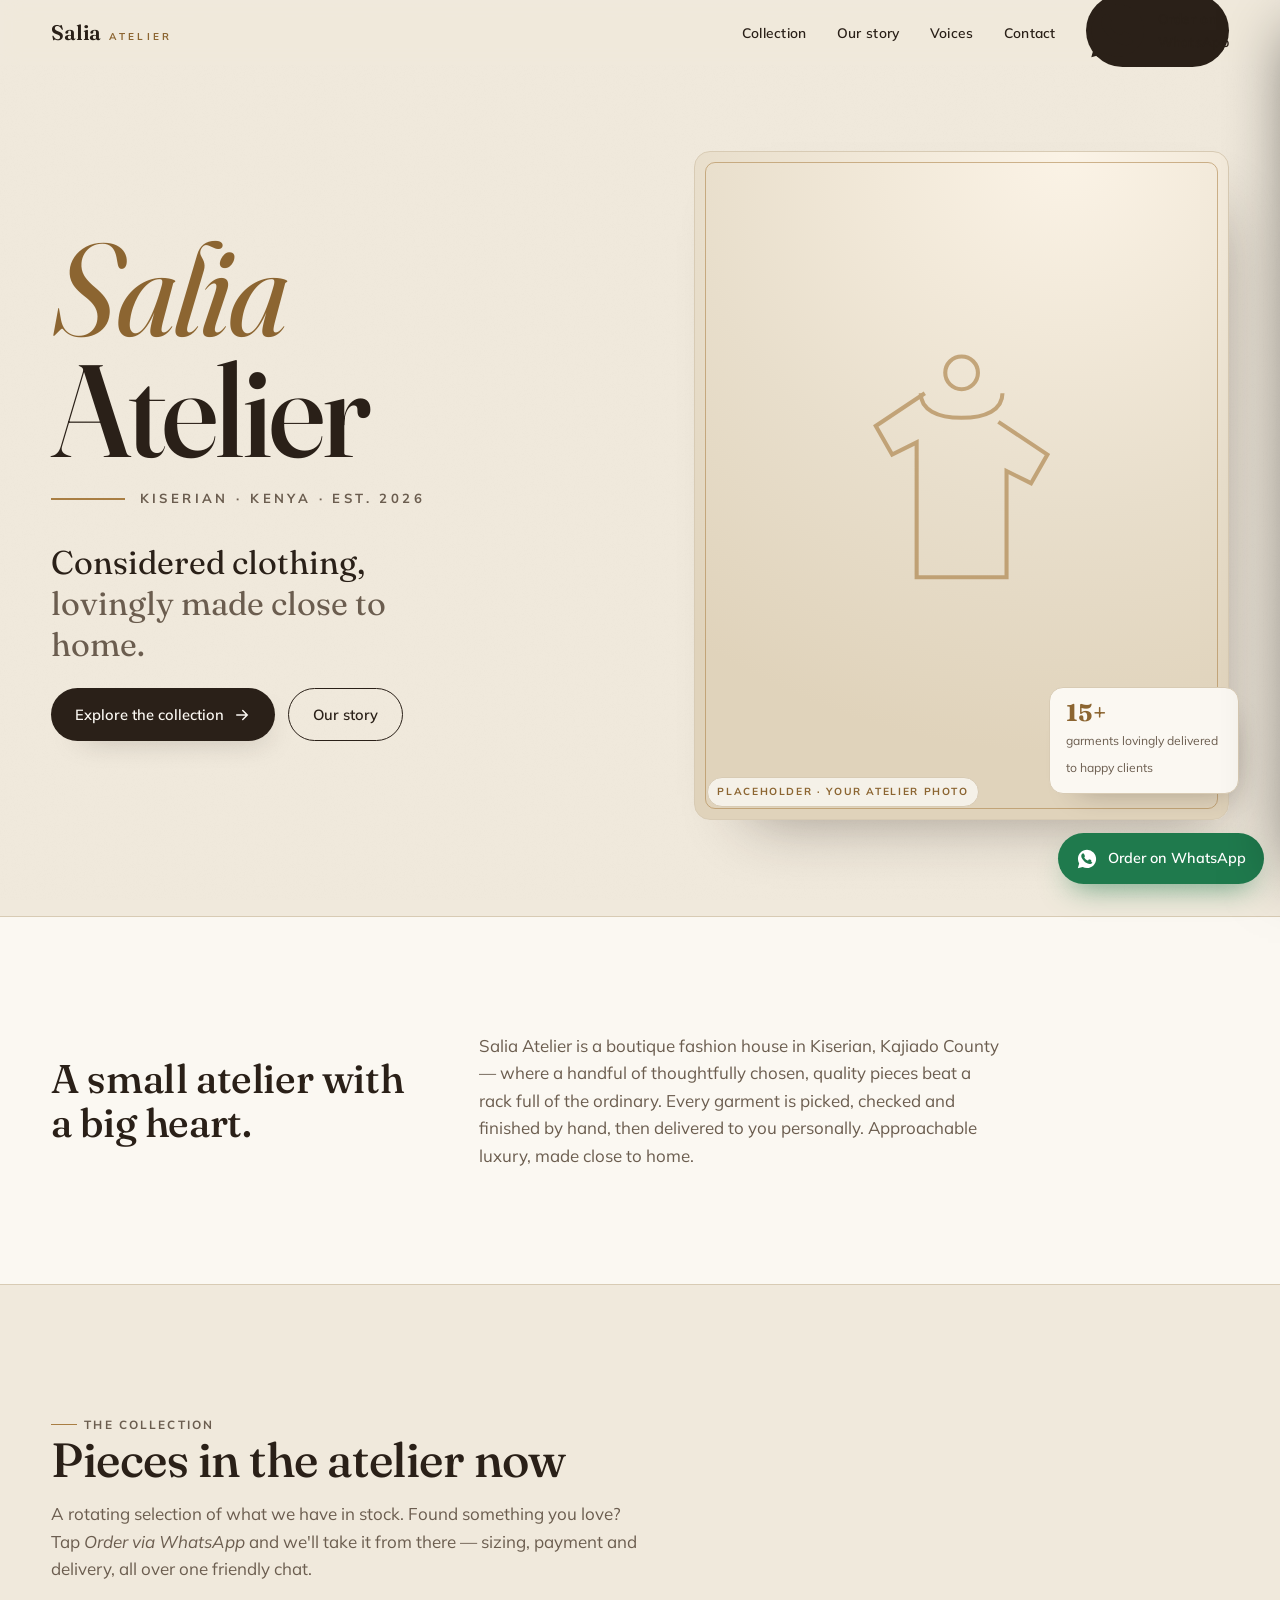
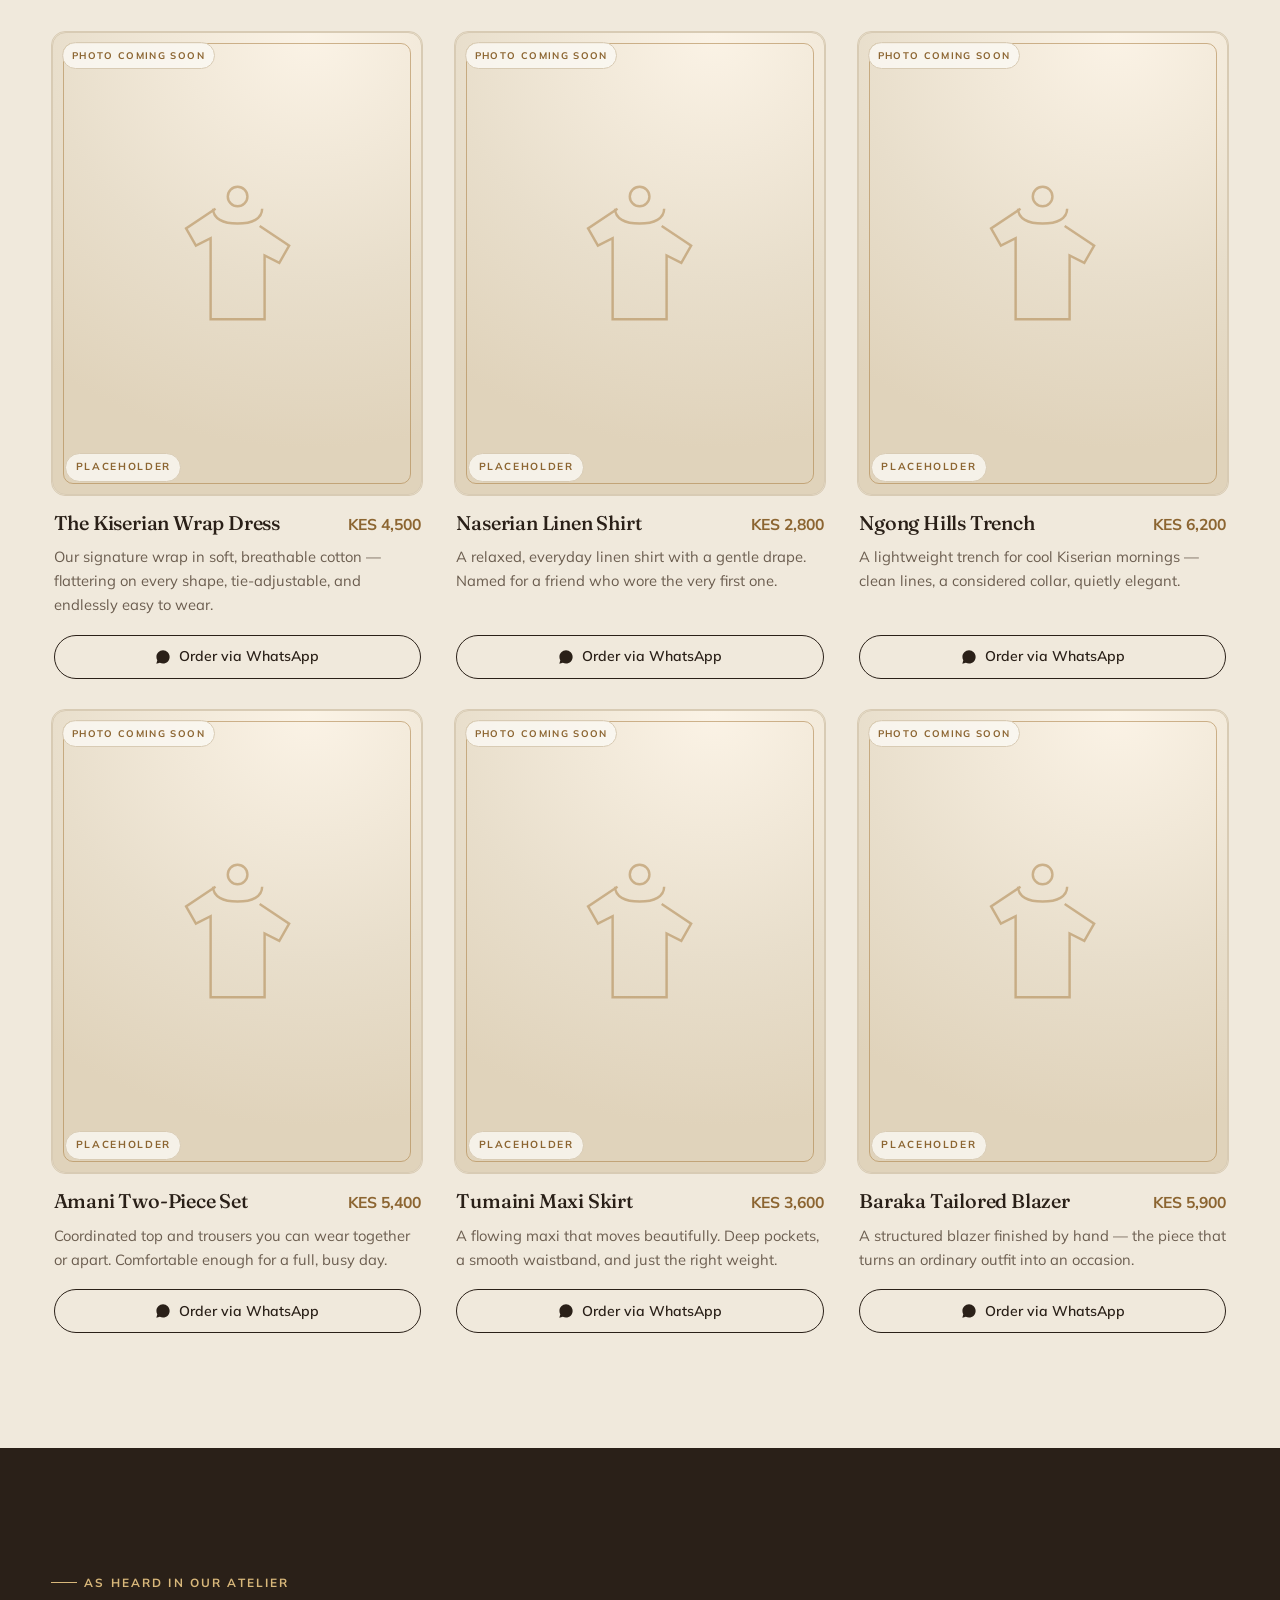
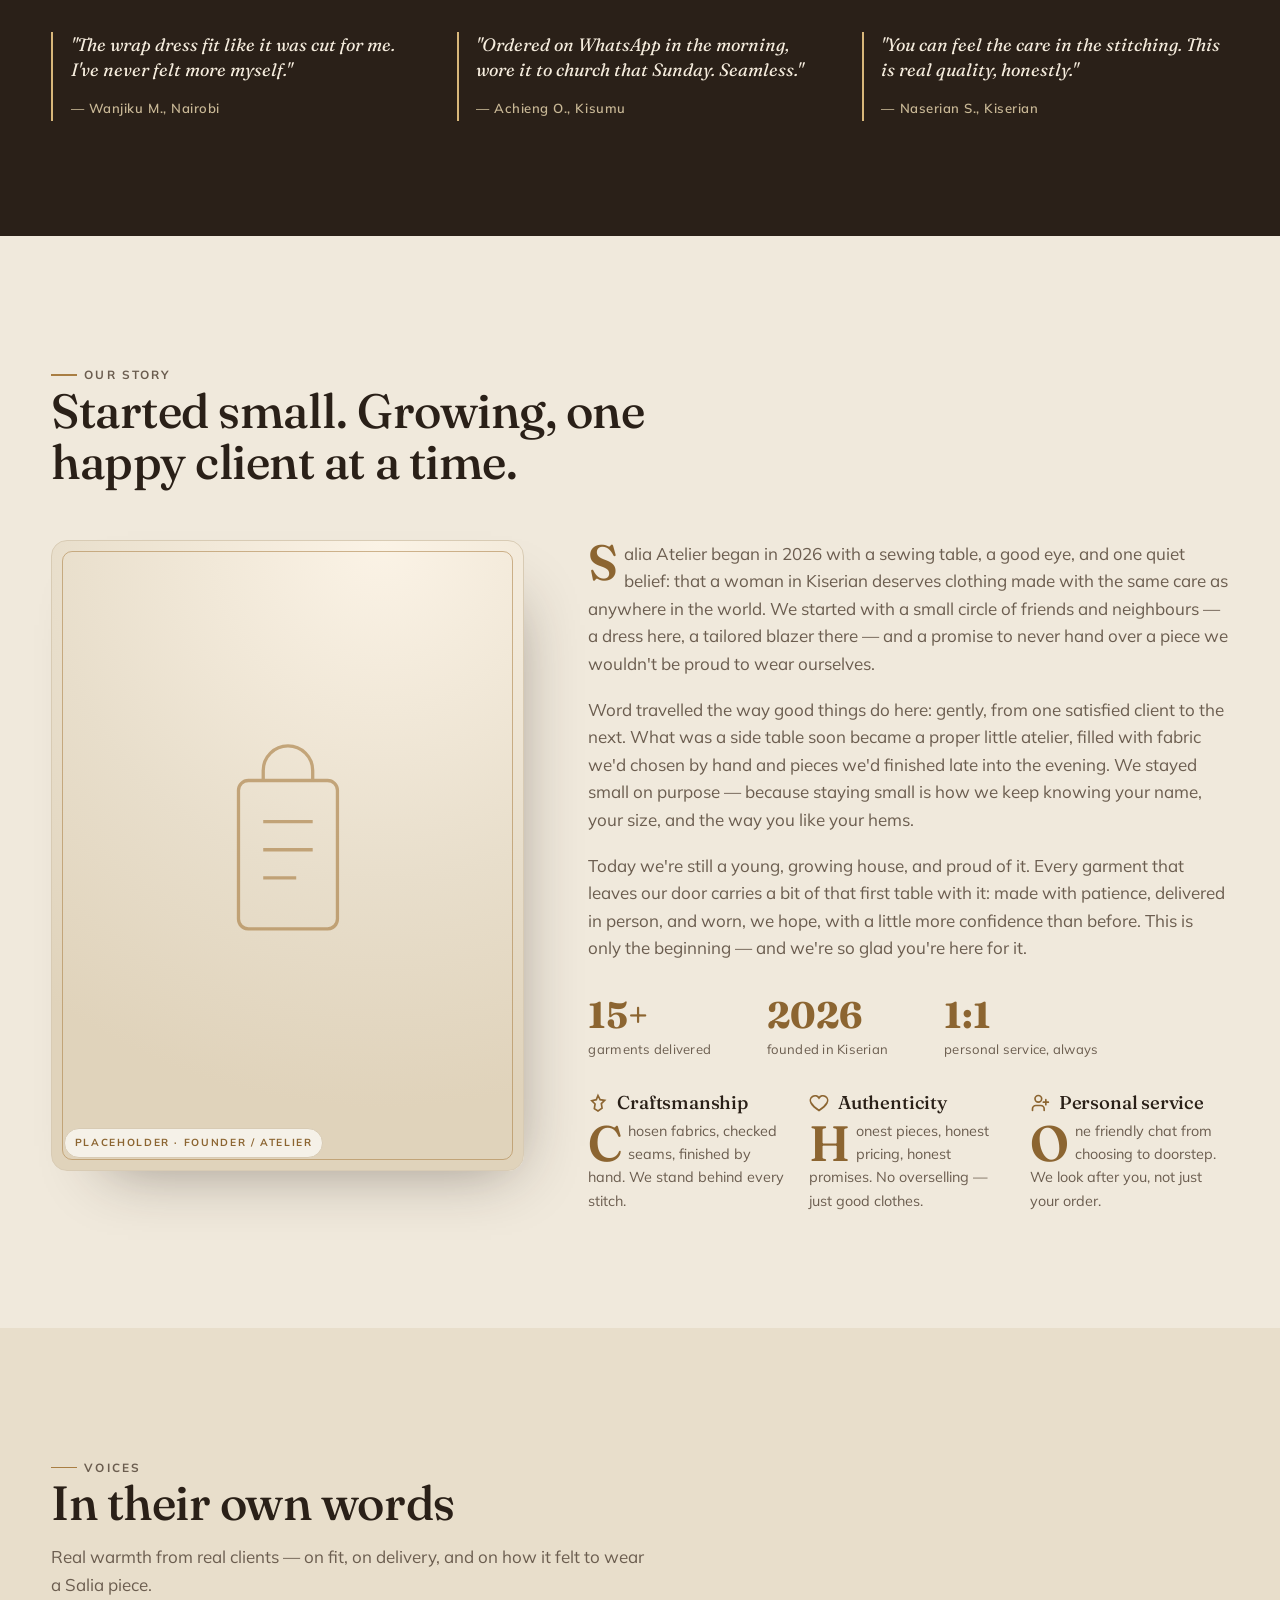
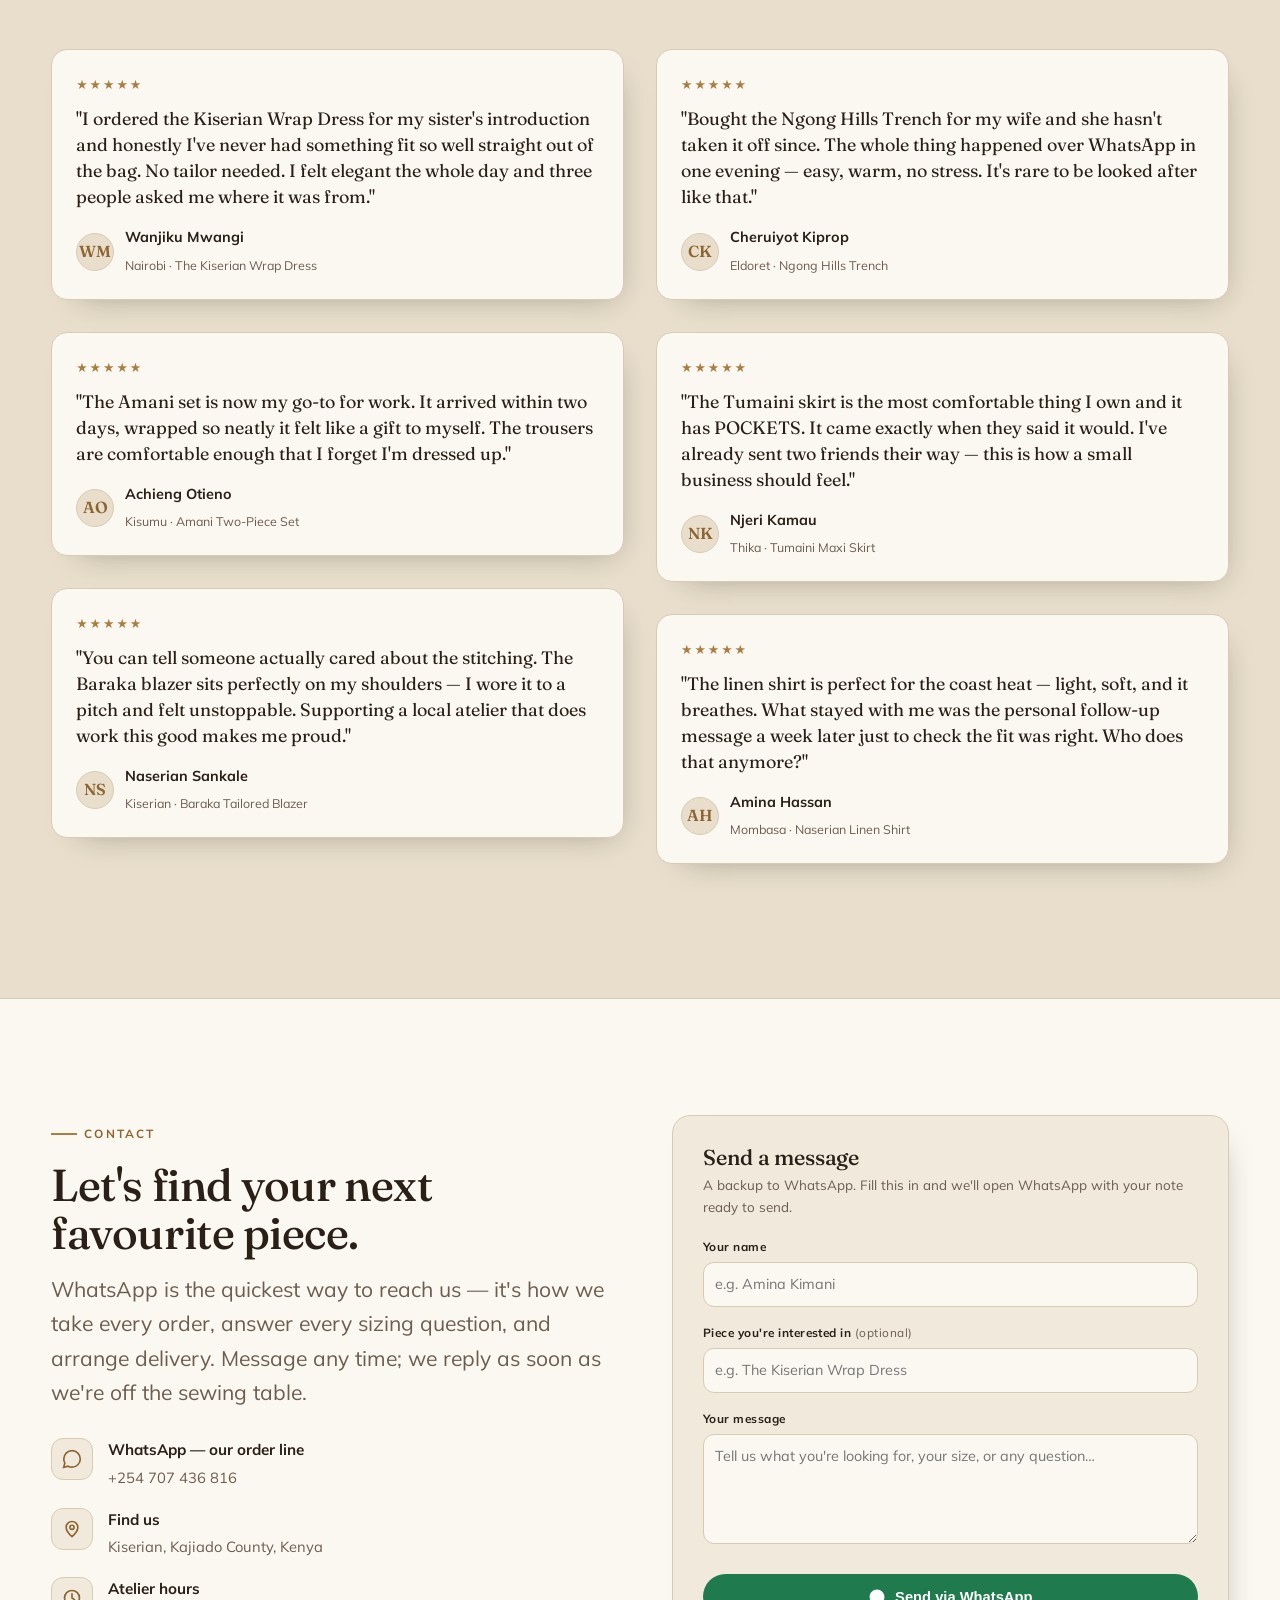
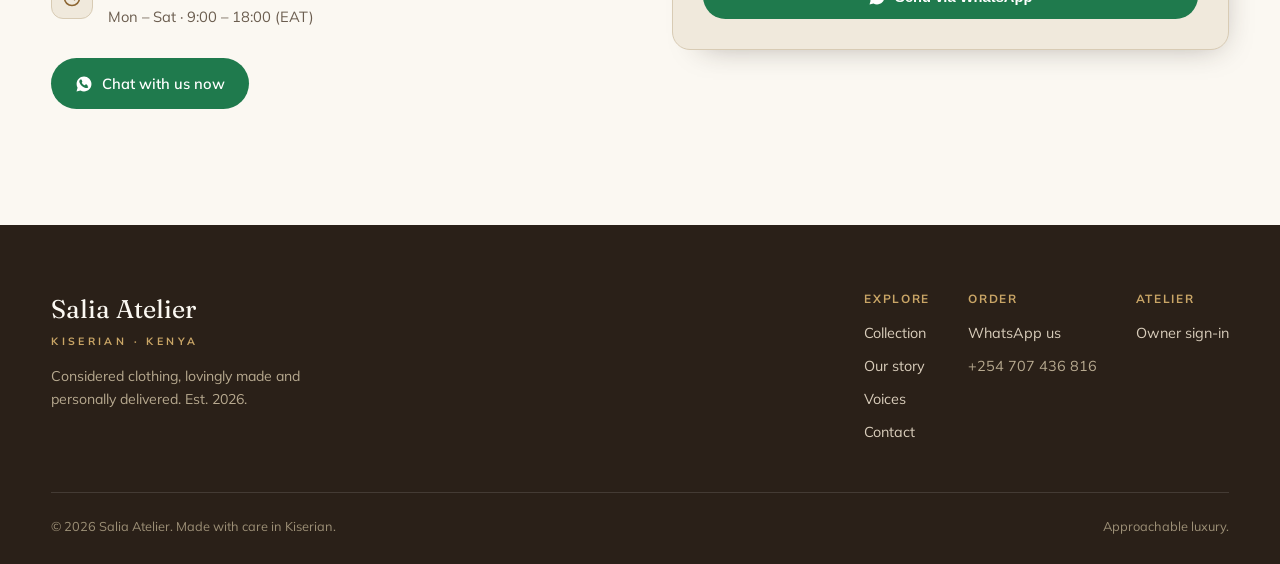
==== index.html @ 82f1e5c5 "Add files via upload" ====
<!DOCTYPE html>
<html lang="en">
<head>
<meta charset="UTF-8" />
<meta name="viewport" content="width=device-width, initial-scale=1, viewport-fit=cover" />
<title>Salia Atelier — Considered clothing, made in Kiserian</title>
<meta name="description" content="Salia Atelier is a boutique fashion atelier in Kiserian, Kenya. Curated, quality clothing made with care. Order on WhatsApp." />
<link rel="preconnect" href="https://fonts.googleapis.com">
<link rel="preconnect" href="https://fonts.gstatic.com" crossorigin>
<link href="https://fonts.googleapis.com/css2?family=Fraunces:ital,opsz,wght@0,9..144,400;0,9..144,500;0,9..144,600;1,9..144,400&family=Mulish:wght@400;500;600;700&display=swap" rel="stylesheet">
<style>
  :root{
    color-scheme: light dark;
    box-sizing: border-box;
    padding-top: env(safe-area-inset-top, 0px);
    padding-bottom: env(safe-area-inset-bottom, 0px);

    --paper:   #F0E9DC;
    --paper-2: #E8DECB;
    --cream:   #FBF8F2;
    --ink:     #2A2018;
    --ink-soft:#6B5D4F;
    --line:    #D8CBB4;
    --brass:   #A97E43;
    --brass-deep:#8C6531;
    --clay:    #97503A;
    --shadow:  22px 30px 60px -34px rgba(42,32,24,.45);
    --shadow-sm: 10px 14px 30px -20px rgba(42,32,24,.4);
  }
  *,*::before,*::after{ box-sizing: border-box; }
  html{ scroll-behavior: smooth; scroll-padding-top: calc(env(safe-area-inset-top, 0px) + 68px); -webkit-text-size-adjust:100%; }
  @media (prefers-reduced-motion: reduce){ html{ scroll-behavior:auto; } }

  body{
    margin:0;
    background: var(--paper);
    color: var(--ink);
    font-family: "Mulish", system-ui, -apple-system, "Segoe UI", sans-serif;
    font-size: clamp(15px, 1rem + .15vw, 17px);
    line-height: 1.62;
    -webkit-font-smoothing: antialiased;
    overflow-x: hidden;
  }
  /* subtle paper grain */
  body::before{
    content:""; position:fixed; inset:0; z-index:0; pointer-events:none; opacity:.5;
    background-image:url("data:image/svg+xml,%3Csvg xmlns='http://www.w3.org/2000/svg' width='160' height='160'%3E%3Cfilter id='n'%3E%3CfeTurbulence type='fractalNoise' baseFrequency='.9' numOctaves='2' stitchTiles='stitch'/%3E%3CfeColorMatrix type='saturate' values='0'/%3E%3C/filter%3E%3Crect width='100%25' height='100%25' filter='url(%23n)' opacity='.035'/%3E%3C/svg%3E");
  }
  main, header, footer{ position:relative; z-index:1; }

  h1,h2,h3{ font-family:"Fraunces", Georgia, "Times New Roman", serif; font-weight:500; margin:0; line-height:1.08; letter-spacing:-.01em; }
  a{ color:inherit; }
  img{ max-width:100%; display:block; }
  ::selection{ background: var(--brass); color:#fff; }
  :focus-visible{ outline:2.5px solid var(--brass); outline-offset:3px; border-radius:3px; }

  .wrap{ width:min(1180px, 92vw); margin-inline:auto; }
  .section{ padding: clamp(64px, 9vw, 118px) 0; }
  .eyebrow{
    font-family:"Mulish", sans-serif; font-weight:700; font-size:.74rem;
    letter-spacing:.18em; text-transform:uppercase; color:var(--brass-deep);
    display:inline-flex; align-items:center; gap:.6em; margin:0 0 1.1rem;
  }
  .eyebrow::before{ content:""; width:26px; height:1.5px; background:var(--brass); display:inline-block; }
  .lead{ font-size:clamp(1.06rem,1rem + .5vw,1.32rem); color:var(--ink-soft); max-width:56ch; }

  /* ---------- top nav ---------- */
  .nav{
    position:sticky; top:0; z-index:50;
    top: env(safe-area-inset-top, 0px);
    backdrop-filter:saturate(1.2) blur(9px);
    background:color-mix(in srgb, var(--paper) 82%, transparent);
    border-bottom:1px solid transparent;
    transition:border-color .3s ease, background .3s ease;
  }
  .nav.scrolled{ border-bottom-color:var(--line); background:color-mix(in srgb, var(--paper) 92%, transparent); }
  .nav-inner{ display:flex; align-items:center; justify-content:space-between; gap:1rem; height:64px; }
  .brandmark{ display:flex; align-items:baseline; gap:.5rem; text-decoration:none; }
  .brandmark .b1{ font-family:"Fraunces"; font-weight:600; font-size:1.32rem; letter-spacing:-.01em; }
  .brandmark .b2{ font-size:.62rem; letter-spacing:.34em; text-transform:uppercase; color:var(--brass-deep); font-weight:700; }
  .nav-links{ display:flex; align-items:center; gap:1.9rem; list-style:none; margin:0; padding:0; }
  .nav-links a{ text-decoration:none; font-size:.86rem; font-weight:600; color:var(--ink); letter-spacing:.02em; position:relative; padding:.3rem 0; }
  .nav-links a::after{ content:""; position:absolute; left:0; right:100%; bottom:-2px; height:1.5px; background:var(--brass); transition:right .28s ease; }
  .nav-links a:hover::after, .nav-links a:focus-visible::after{ right:0; }
  .nav-wa{
    display:inline-flex; align-items:center; gap:.5rem; text-decoration:none;
    background:var(--ink); color:var(--cream); font-weight:600; font-size:.84rem;
    padding:.62rem 1.05rem; border-radius:999px; transition:transform .2s ease, background .2s ease;
  }
  .nav-wa:hover{ background:var(--brass-deep); transform:translateY(-1px); }
  .nav-toggle{ display:none; background:none; border:1px solid var(--line); border-radius:10px; width:44px; height:40px; cursor:pointer; align-items:center; justify-content:center; }
  .nav-toggle svg{ width:20px; height:20px; stroke:var(--ink); }
  @media (max-width:860px){
    .nav-links{ display:none; }
    .nav-toggle{ display:inline-flex; }
    .nav.open .nav-links{
      display:flex; position:absolute; left:0; right:0; top:100%; flex-direction:column; align-items:flex-start;
      gap:0; padding:.5rem 4vw 1.1rem; background:var(--paper); border-bottom:1px solid var(--line);
    }
    .nav.open .nav-links li{ width:100%; }
    .nav.open .nav-links a{ display:block; width:100%; padding:.85rem 0; border-bottom:1px solid var(--line); }
    .nav.open .nav-links a::after{ display:none; }
  }

  /* ---------- hero ---------- */
  .hero{ padding: clamp(40px,7vw,86px) 0 clamp(56px,8vw,96px); }
  .hero-grid{ display:grid; grid-template-columns: 1.05fr .95fr; gap:clamp(28px,4vw,68px); align-items:center; }
  @media (max-width:900px){ .hero-grid{ grid-template-columns:1fr; } }
  .hero-word{
    font-size:clamp(3.6rem, 12vw, 8.2rem); font-weight:500; line-height:.92; letter-spacing:-.025em;
    font-optical-sizing:auto;
  }
  .hero-word em{ font-style:italic; font-weight:400; color:var(--brass-deep); }
  .hero-sub{ display:flex; align-items:center; gap:.9rem; margin:1.1rem 0 1.6rem; }
  .hero-sub .line{ height:1.5px; width:clamp(38px,7vw,74px); background:var(--brass); }
  .hero-sub span{ font-size:.82rem; letter-spacing:.26em; text-transform:uppercase; font-weight:700; color:var(--ink-soft); }
  .hero-tag{ font-family:"Fraunces"; font-size:clamp(1.35rem,1rem + 2vw,2.05rem); line-height:1.24; font-weight:400; max-width:20ch; margin-bottom:1.5rem; }
  .hero-tag .soft{ color:var(--ink-soft); }
  .hero-cta{ display:flex; flex-wrap:wrap; gap:.8rem; margin-top:.4rem; }

  .btn{ display:inline-flex; align-items:center; gap:.55rem; font-weight:600; font-size:.92rem; text-decoration:none; cursor:pointer; border:none; border-radius:999px; padding:.85rem 1.5rem; transition:transform .2s ease, background .2s ease, color .2s ease, box-shadow .2s ease; }
  .btn-primary{ background:var(--ink); color:var(--cream); box-shadow:var(--shadow-sm); }
  .btn-primary:hover{ background:var(--brass-deep); transform:translateY(-2px); }
  .btn-ghost{ background:transparent; color:var(--ink); border:1.5px solid var(--ink); }
  .btn-ghost:hover{ background:var(--ink); color:var(--cream); transform:translateY(-2px); }
  .btn-wa{ background:#1f7a4d; color:#fff; }
  .btn-wa:hover{ background:#1a6741; transform:translateY(-2px); }
  .btn svg{ width:18px; height:18px; }

  .hero-figure{ position:relative; }
  .placeholder{
    position:relative; border-radius:16px; overflow:hidden;
    background:
      radial-gradient(120% 90% at 70% 0%, #FBF3E6 0%, var(--paper-2) 60%, #E0D3BB 100%);
    border:1px solid var(--line);
    box-shadow:var(--shadow);
  }
  .placeholder::after{
    content:""; position:absolute; inset:10px; border:1px solid color-mix(in srgb, var(--brass) 55%, transparent); border-radius:10px; pointer-events:none;
  }
  .ph-mark{ position:absolute; z-index:2; bottom:12px; left:12px; font-size:.64rem; letter-spacing:.16em; text-transform:uppercase; font-weight:700; color:var(--brass-deep); background:color-mix(in srgb, var(--cream) 82%, transparent); padding:.34rem .6rem; border-radius:999px; border:1px solid var(--line); }
  .hero-figure .placeholder{ aspect-ratio:4/5; }
  .ph-art{ position:absolute; inset:0; display:flex; align-items:center; justify-content:center; }
  .ph-art svg{ width:46%; height:auto; opacity:.62; }
  .hero-badge{
    position:absolute; z-index:3; right:-10px; bottom:26px; background:var(--cream); border:1px solid var(--line);
    border-radius:14px; padding:.8rem 1rem; box-shadow:var(--shadow-sm); max-width:190px;
  }
  @media (max-width:900px){ .hero-badge{ right:8px; } }
  .hero-badge b{ font-family:"Fraunces"; font-size:1.5rem; display:block; line-height:1; color:var(--brass-deep); }
  .hero-badge span{ font-size:.76rem; color:var(--ink-soft); }

  /* ---------- intro strip ---------- */
  .intro{ background:var(--cream); border-block:1px solid var(--line); }
  .intro .wrap{ display:grid; grid-template-columns:auto 1fr; gap:clamp(24px,5vw,72px); align-items:center; }
  @media (max-width:760px){ .intro .wrap{ grid-template-columns:1fr; gap:20px; } }
  .intro h2{ font-size:clamp(1.7rem,1.2rem + 2vw,2.5rem); max-width:14ch; }
  .intro p{ margin:0; color:var(--ink-soft); font-size:1.06rem; max-width:52ch; }

  /* ---------- section heading ---------- */
  .sec-head{ margin-bottom:clamp(30px,4vw,52px); max-width:60ch; }
  .sec-head h2{ font-size:clamp(2rem,1.4rem + 2.6vw,3rem); }
  .sec-head p{ color:var(--ink-soft); margin:.9rem 0 0; }

  /* ---------- collection grid ---------- */
  .collection-top{ display:flex; align-items:flex-end; justify-content:space-between; gap:1rem; flex-wrap:wrap; margin-bottom:clamp(28px,4vw,48px); }
  .grid{ display:grid; grid-template-columns:repeat(3, 1fr); gap:clamp(18px,2.4vw,34px); }
  @media (max-width:900px){ .grid{ grid-template-columns:repeat(2,1fr); } }
  @media (max-width:520px){ .grid{ grid-template-columns:1fr; gap:26px; } }
  .card{ display:flex; flex-direction:column; }
  .card-media{ position:relative; aspect-ratio:4/5; border-radius:14px; overflow:hidden; background:var(--paper-2); border:1px solid var(--line); }
  .card-media img{ width:100%; height:100%; object-fit:cover; }
  .card-media .placeholder{ position:absolute; inset:0; border-radius:14px; box-shadow:none; }
  .card-media .ph-art svg{ width:40%; opacity:.5; }
  .card-tag{ position:absolute; top:10px; left:10px; z-index:3; font-size:.6rem; letter-spacing:.14em; text-transform:uppercase; font-weight:700; color:var(--brass-deep); background:color-mix(in srgb,var(--cream) 85%, transparent); padding:.3rem .55rem; border-radius:999px; border:1px solid var(--line); }
  .card-body{ padding:1rem .15rem 0; display:flex; flex-direction:column; flex:1; }
  .card-row{ display:flex; justify-content:space-between; align-items:baseline; gap:.8rem; }
  .card-name{ font-family:"Fraunces"; font-size:1.24rem; font-weight:500; }
  .card-price{ font-weight:700; font-size:.98rem; white-space:nowrap; color:var(--brass-deep); }
  .card-desc{ color:var(--ink-soft); font-size:.92rem; margin:.5rem 0 1.1rem; flex:1; }
  .card-order{
    display:inline-flex; align-items:center; justify-content:center; gap:.5rem;
    text-decoration:none; font-weight:600; font-size:.88rem; color:var(--ink);
    border:1.5px solid var(--ink); border-radius:999px; padding:.6rem 1rem; transition:all .2s ease;
  }
  .card-order:hover{ background:#1f7a4d; border-color:#1f7a4d; color:#fff; }
  .card-order svg{ width:16px; height:16px; }
  .empty-note{ grid-column:1/-1; text-align:center; color:var(--ink-soft); padding:40px 0; }

  /* ---------- atelier voices strip (home mini testimonials) ---------- */
  .voices-strip{ background:var(--ink); color:var(--cream); }
  .voices-strip .eyebrow{ color:#D8B77A; }
  .voices-strip .eyebrow::before{ background:#D8B77A; }
  .strip-grid{ display:grid; grid-template-columns:repeat(3,1fr); gap:clamp(20px,3vw,44px); margin-top:22px; }
  @media (max-width:820px){ .strip-grid{ grid-template-columns:1fr; gap:26px; } }
  .strip-quote{ border-left:2px solid #D8B77A; padding-left:1.1rem; }
  .strip-quote p{ font-family:"Fraunces"; font-style:italic; font-size:1.12rem; line-height:1.4; margin:0 0 .7rem; color:#F5ECDD; }
  .strip-quote cite{ font-style:normal; font-size:.82rem; letter-spacing:.04em; color:#C9B896; font-weight:600; }

  /* ---------- story ---------- */
  .story-grid{ display:grid; grid-template-columns:.85fr 1.15fr; gap:clamp(30px,5vw,74px); align-items:start; }
  @media (max-width:880px){ .story-grid{ grid-template-columns:1fr; } }
  .story-figure .placeholder{ aspect-ratio:3/4; }
  .story-figure .ph-art svg{ width:42%; }
  .story-copy p{ margin:0 0 1.15rem; color:var(--ink-soft); }
  .story-copy p:first-of-type::first-letter{ font-family:"Fraunces"; font-size:3.1rem; line-height:.8; float:left; padding:.08em .12em 0 0; color:var(--brass-deep); font-weight:600; }
  .values{ display:grid; grid-template-columns:repeat(3,1fr); gap:22px; margin-top:2rem; }
  @media (max-width:620px){ .values{ grid-template-columns:1fr; gap:16px; } }
  .value h3{ font-size:1.16rem; margin-bottom:.4rem; display:flex; align-items:center; gap:.55rem; }
  .value h3 svg{ width:20px; height:20px; stroke:var(--brass-deep); }
  .value p{ font-size:.9rem; color:var(--ink-soft); margin:0; }
  .story-stats{ display:flex; gap:clamp(24px,5vw,56px); margin-top:2.2rem; flex-wrap:wrap; }
  .stat b{ font-family:"Fraunces"; font-size:2.3rem; color:var(--brass-deep); display:block; line-height:1; }
  .stat span{ font-size:.82rem; color:var(--ink-soft); letter-spacing:.02em; }

  /* ---------- full testimonials ---------- */
  .t-grid{ columns:2; column-gap:clamp(20px,2.6vw,32px); }
  @media (max-width:760px){ .t-grid{ columns:1; } }
  .t-card{ break-inside:avoid; background:var(--cream); border:1px solid var(--line); border-radius:16px; padding:1.5rem 1.5rem 1.35rem; margin-bottom:clamp(20px,2.6vw,32px); box-shadow:var(--shadow-sm); }
  .t-stars{ color:var(--brass); letter-spacing:.15em; font-size:.8rem; margin-bottom:.7rem; }
  .t-card blockquote{ margin:0 0 1rem; font-family:"Fraunces"; font-size:1.12rem; line-height:1.45; color:var(--ink); }
  .t-meta{ display:flex; align-items:center; gap:.7rem; }
  .t-ava{ width:38px; height:38px; border-radius:50%; background:var(--paper-2); border:1px solid var(--line); display:flex; align-items:center; justify-content:center; font-family:"Fraunces"; font-weight:600; color:var(--brass-deep); font-size:1rem; }
  .t-who b{ font-size:.9rem; display:block; }
  .t-who span{ font-size:.78rem; color:var(--ink-soft); }

  /* ---------- contact ---------- */
  .contact{ background:var(--cream); border-top:1px solid var(--line); }
  .contact-grid{ display:grid; grid-template-columns:1fr 1fr; gap:clamp(32px,5vw,72px); align-items:start; }
  @media (max-width:820px){ .contact-grid{ grid-template-columns:1fr; } }
  .contact h2{ font-size:clamp(2rem,1.4rem + 2.4vw,2.8rem); }
  .contact .lead{ margin:.9rem 0 1.8rem; }
  .contact-lines{ display:flex; flex-direction:column; gap:1.1rem; margin-bottom:1.8rem; }
  .cline{ display:flex; align-items:flex-start; gap:.9rem; }
  .cline .ic{ width:42px; height:42px; flex:none; border-radius:12px; background:var(--paper); border:1px solid var(--line); display:flex; align-items:center; justify-content:center; }
  .cline .ic svg{ width:20px; height:20px; stroke:var(--brass-deep); }
  .cline b{ display:block; font-size:.95rem; }
  .cline a, .cline span{ color:var(--ink-soft); text-decoration:none; font-size:.92rem; }
  .cline a:hover{ color:var(--brass-deep); }

  .form{ background:var(--paper); border:1px solid var(--line); border-radius:18px; padding:clamp(20px,3vw,30px); box-shadow:var(--shadow-sm); }
  .form h3{ font-size:1.35rem; margin-bottom:.3rem; }
  .form .note{ font-size:.84rem; color:var(--ink-soft); margin:0 0 1.2rem; }
  .field{ margin-bottom:1rem; }
  .field label{ display:block; font-size:.78rem; font-weight:700; letter-spacing:.04em; margin-bottom:.4rem; color:var(--ink); }
  .field input, .field textarea{
    width:100%; font:inherit; font-size:.95rem; color:var(--ink);
    background:var(--cream); border:1.5px solid var(--line); border-radius:11px; padding:.72rem .85rem; transition:border-color .2s ease, box-shadow .2s ease;
  }
  .field textarea{ resize:vertical; min-height:110px; }
  .field input:focus, .field textarea:focus{ outline:none; border-color:var(--brass); box-shadow:0 0 0 3px color-mix(in srgb,var(--brass) 22%, transparent); }
  .form .btn-wa{ width:100%; justify-content:center; margin-top:.4rem; }

  /* ---------- footer ---------- */
  footer{ background:var(--ink); color:#D9CDBB; padding:clamp(40px,6vw,64px) 0 calc(28px + env(safe-area-inset-bottom,0px)); }
  .foot-grid{ display:flex; justify-content:space-between; gap:2rem; flex-wrap:wrap; align-items:flex-start; }
  .foot-brand .b1{ font-family:"Fraunces"; font-size:1.6rem; color:var(--cream); }
  .foot-brand .b2{ font-size:.66rem; letter-spacing:.32em; text-transform:uppercase; color:#C9A566; font-weight:700; margin-top:.2rem; }
  .foot-brand p{ font-size:.88rem; max-width:34ch; margin:.9rem 0 0; color:#B7A98F; }
  .foot-nav{ display:flex; gap:2.4rem; flex-wrap:wrap; }
  .foot-col b{ display:block; font-size:.74rem; letter-spacing:.14em; text-transform:uppercase; color:#C9A566; margin-bottom:.9rem; }
  .foot-col a, .foot-col button.linklike{ display:block; background:none; border:none; padding:0; text-align:left; cursor:pointer; font:inherit; color:#D9CDBB; text-decoration:none; font-size:.9rem; margin-bottom:.6rem; }
  .foot-col a:hover, .foot-col button.linklike:hover{ color:var(--cream); }
  .foot-bottom{ border-top:1px solid rgba(255,255,255,.12); margin-top:2.4rem; padding-top:1.4rem; display:flex; justify-content:space-between; gap:1rem; flex-wrap:wrap; font-size:.8rem; color:#9C8F76; }

  /* ---------- floating whatsapp ---------- */
  .fab{
    position:fixed; z-index:60; right:16px; bottom:calc(16px + env(safe-area-inset-bottom,0px));
    display:inline-flex; align-items:center; gap:.6rem; background:#1f7a4d; color:#fff; text-decoration:none;
    padding:.85rem 1.15rem; border-radius:999px; font-weight:600; font-size:.9rem;
    box-shadow:0 14px 30px -12px rgba(31,122,77,.7); transition:transform .2s ease, background .2s ease;
  }
  .fab:hover{ transform:translateY(-2px); background:#1a6741; }
  .fab svg{ width:22px; height:22px; }
  .fab .fab-txt{ }
  @media (max-width:520px){ .fab .fab-txt{ display:none; } .fab{ padding:.9rem; } }

  /* ---------- admin drawer ---------- */
  .overlay{ position:fixed; inset:0; z-index:80; background:rgba(30,22,16,.5); backdrop-filter:blur(2px); opacity:0; visibility:hidden; transition:opacity .25s ease, visibility .25s ease; }
  .overlay.show{ opacity:1; visibility:visible; }
  .drawer{
    position:fixed; z-index:90; top:0; right:0; height:100dvh; width:min(460px, 94vw);
    background:var(--paper); border-left:1px solid var(--line); box-shadow:-30px 0 60px -30px rgba(0,0,0,.5);
    transform:translateX(102%); transition:transform .32s cubic-bezier(.4,.0,.2,1);
    display:flex; flex-direction:column;
    padding-top:env(safe-area-inset-top,0px);
  }
  .drawer.show{ transform:translateX(0); }
  .drawer-head{ display:flex; align-items:center; justify-content:space-between; padding:1.1rem 1.3rem; border-bottom:1px solid var(--line); flex:none; }
  .drawer-head h3{ font-size:1.25rem; }
  .drawer-head .sub{ font-size:.76rem; color:var(--ink-soft); }
  .x-btn{ background:none; border:1px solid var(--line); border-radius:10px; width:38px; height:38px; cursor:pointer; display:flex; align-items:center; justify-content:center; }
  .x-btn svg{ width:18px; height:18px; stroke:var(--ink); }
  .drawer-body{ padding:1.3rem; overflow-y:auto; flex:1; }

  .gate p{ color:var(--ink-soft); font-size:.92rem; margin-top:0; }
  .adm-tabs{ display:flex; gap:.4rem; margin-bottom:1.2rem; background:var(--paper-2); padding:.3rem; border-radius:12px; }
  .adm-tabs button{ flex:1; font:inherit; font-weight:600; font-size:.82rem; border:none; background:transparent; padding:.55rem; border-radius:9px; cursor:pointer; color:var(--ink-soft); }
  .adm-tabs button.on{ background:var(--cream); color:var(--ink); box-shadow:var(--shadow-sm); }

  .dropzone{ border:1.5px dashed var(--line); border-radius:14px; padding:1.2rem; text-align:center; cursor:pointer; background:var(--cream); transition:border-color .2s ease, background .2s ease; }
  .dropzone:hover, .dropzone.drag{ border-color:var(--brass); background:#FBF3E6; }
  .dropzone svg{ width:30px; height:30px; stroke:var(--brass-deep); margin-bottom:.4rem; }
  .dropzone span{ display:block; font-size:.86rem; color:var(--ink-soft); }
  .dropzone .prev{ width:100%; aspect-ratio:4/5; object-fit:cover; border-radius:10px; margin-bottom:.6rem; display:none; }

  .adm-list{ display:flex; flex-direction:column; gap:.7rem; }
  .adm-item{ display:flex; gap:.8rem; align-items:center; background:var(--cream); border:1px solid var(--line); border-radius:12px; padding:.6rem; }
  .adm-item .thumb{ width:52px; height:64px; border-radius:8px; object-fit:cover; background:var(--paper-2); flex:none; border:1px solid var(--line); }
  .adm-item .info{ flex:1; min-width:0; }
  .adm-item .info b{ font-size:.9rem; display:block; white-space:nowrap; overflow:hidden; text-overflow:ellipsis; }
  .adm-item .info span{ font-size:.8rem; color:var(--brass-deep); font-weight:700; }
  .adm-item .acts{ display:flex; gap:.3rem; }
  .icon-btn{ background:var(--paper); border:1px solid var(--line); border-radius:8px; width:34px; height:34px; cursor:pointer; display:flex; align-items:center; justify-content:center; }
  .icon-btn svg{ width:16px; height:16px; stroke:var(--ink); }
  .icon-btn.danger:hover{ background:#f6e3dd; border-color:var(--clay); }
  .icon-btn.danger:hover svg{ stroke:var(--clay); }

  .adm-actions{ display:flex; gap:.6rem; flex-wrap:wrap; margin-top:1.3rem; }
  .mini-btn{ font:inherit; font-weight:600; font-size:.82rem; padding:.6rem .9rem; border-radius:10px; cursor:pointer; border:1.5px solid var(--line); background:var(--cream); color:var(--ink); display:inline-flex; align-items:center; gap:.4rem; }
  .mini-btn.solid{ background:var(--ink); color:var(--cream); border-color:var(--ink); }
  .mini-btn.solid:hover{ background:var(--brass-deep); border-color:var(--brass-deep); }
  .mini-btn svg{ width:15px; height:15px; }
  .field-sm label{ font-size:.74rem; }
  .field-sm input, .field-sm textarea{ padding:.6rem .7rem; font-size:.9rem; }
  .helper{ font-size:.78rem; color:var(--ink-soft); background:var(--paper-2); border-radius:10px; padding:.8rem .9rem; margin-top:1rem; line-height:1.5; }
  .toast{ position:fixed; z-index:120; left:50%; bottom:26px; transform:translate(-50%,20px); background:var(--ink); color:var(--cream); padding:.8rem 1.2rem; border-radius:999px; font-size:.86rem; font-weight:600; opacity:0; visibility:hidden; transition:all .25s ease; box-shadow:var(--shadow); }
  .toast.show{ opacity:1; visibility:visible; transform:translate(-50%,0); }

  /* one orchestrated hero reveal */
  @media (prefers-reduced-motion: no-preference){
    .reveal{ opacity:0; transform:translateY(14px); }
    .reveal.in{ opacity:1; transform:none; transition:opacity .7s ease, transform .7s cubic-bezier(.2,.7,.2,1); }
    .r1{ transition-delay:.05s; } .r2{ transition-delay:.16s; } .r3{ transition-delay:.27s; } .r4{ transition-delay:.38s; }
  }

  /* ---------- dark theme (kept warm, brand-cohesive) ---------- */
  @media (prefers-color-scheme: dark){
    :root:not([data-theme="light"]){
      --paper:#211913; --paper-2:#2C2219; --cream:#2A211A; --ink:#F2E9DA; --ink-soft:#B8A98F;
      --line:#3E3227; --brass:#C99A55; --brass-deep:#D8B77A; --clay:#C87A5C;
    }
    :root:not([data-theme="light"]) body{ background:var(--paper); }
    :root:not([data-theme="light"]) .btn-ghost{ border-color:var(--ink); }
    :root:not([data-theme="light"]) .intro, :root:not([data-theme="light"]) .contact{ background:var(--cream); }
    :root:not([data-theme="light"]) .voices-strip{ background:#171009; }
    :root:not([data-theme="light"]) footer{ background:#171009; }
  }
  :root[data-theme="dark"]{
    --paper:#211913; --paper-2:#2C2219; --cream:#2A211A; --ink:#F2E9DA; --ink-soft:#B8A98F;
    --line:#3E3227; --brass:#C99A55; --brass-deep:#D8B77A; --clay:#C87A5C;
  }
  :root[data-theme="dark"] body{ background:var(--paper); }
</style>
</head>
<body>

<!-- ============ NAV ============ -->
<header class="nav" id="nav">
  <div class="wrap nav-inner">
    <a class="brandmark" href="#top" aria-label="Salia Atelier home">
      <span class="b1">Salia</span><span class="b2">Atelier</span>
    </a>
    <nav aria-label="Primary">
      <ul class="nav-links">
        <li><a href="#collection">Collection</a></li>
        <li><a href="#story">Our story</a></li>
        <li><a href="#voices">Voices</a></li>
        <li><a href="#contact">Contact</a></li>
        <li><a class="nav-wa" href="https://wa.me/254707436816" target="_blank" rel="noopener">
          <svg viewBox="0 0 24 24" fill="currentColor" aria-hidden="true"><path d="M12.04 2C6.58 2 2.13 6.45 2.13 11.91c0 1.75.46 3.45 1.32 4.95L2 22l5.25-1.38a9.9 9.9 0 0 0 4.79 1.22h.01c5.46 0 9.9-4.45 9.9-9.91 0-2.65-1.03-5.14-2.9-7.01A9.82 9.82 0 0 0 12.04 2Zm5.8 14.06c-.24.68-1.42 1.32-1.95 1.36-.5.05-1.13.27-3.68-.77-3.1-1.28-5.08-4.44-5.24-4.65-.15-.2-1.25-1.66-1.25-3.17 0-1.51.79-2.25 1.07-2.56.27-.3.6-.38.8-.38l.57.01c.18.01.43-.07.67.51.24.58.83 2.02.9 2.17.07.15.12.32.02.51-.44.9-.9.86-.54 1.48.98 1.68 1.96 2.26 3.45 3.01.25.13.4.11.55-.06.15-.18.63-.74.8-1 .16-.24.33-.2.55-.12.22.08 1.42.67 1.66.79.24.12.4.18.46.28.06.11.06.63-.18 1.31Z"/></svg>
          Order on WhatsApp</a></li>
      </ul>
    </nav>
    <button class="nav-toggle" id="navToggle" aria-label="Menu" aria-expanded="false">
      <svg viewBox="0 0 24 24" fill="none" stroke-width="2" stroke-linecap="round"><line x1="4" y1="7" x2="20" y2="7"/><line x1="4" y1="12" x2="20" y2="12"/><line x1="4" y1="17" x2="20" y2="17"/></svg>
    </button>
  </div>
</header>

<main id="top">

  <!-- ============ HERO ============ -->
  <section class="hero">
    <div class="wrap hero-grid">
      <div>
        <h1 class="hero-word reveal r1"><em>Salia</em><br>Atelier</h1>
        <div class="hero-sub reveal r2"><span class="line"></span><span>Kiserian · Kenya · Est. 2026</span></div>
        <p class="hero-tag reveal r2">Considered clothing, <span class="soft">lovingly made close to home.</span></p>
        <div class="hero-cta reveal r3">
          <a class="btn btn-primary" href="#collection">Explore the collection
            <svg viewBox="0 0 24 24" fill="none" stroke="currentColor" stroke-width="2" stroke-linecap="round"><path d="M5 12h14M13 6l6 6-6 6"/></svg></a>
          <a class="btn btn-ghost" href="#story">Our story</a>
        </div>
      </div>
      <div class="hero-figure reveal r4">
        <div class="placeholder">
          <div class="ph-art">
            <svg viewBox="0 0 120 150" fill="none" stroke="#A97E43" stroke-width="2" aria-hidden="true">
              <path d="M40 30c0 8 8 12 20 12s20-4 20-12"/>
              <path d="M42 30 18 46l8 14 12-6v66h44V68l12 6 8-14-24-16"/>
              <circle cx="60" cy="20" r="8"/>
            </svg>
          </div>
          <span class="ph-mark">Placeholder · your atelier photo</span>
        </div>
        <div class="hero-badge">
          <b>15+</b>
          <span>garments lovingly delivered to happy clients</span>
        </div>
      </div>
    </div>
  </section>

  <!-- ============ INTRO ============ -->
  <section class="intro section">
    <div class="wrap">
      <h2>A small atelier with a big heart.</h2>
      <p>Salia Atelier is a boutique fashion house in Kiserian, Kajiado County — where a handful of thoughtfully chosen, quality pieces beat a rack full of the ordinary. Every garment is picked, checked and finished by hand, then delivered to you personally. Approachable luxury, made close to home.</p>
    </div>
  </section>

  <!-- ============ COLLECTION ============ -->
  <section class="section" id="collection">
    <div class="wrap">
      <div class="collection-top">
        <div class="sec-head" style="margin-bottom:0">
          <p class="eyebrow">The Collection</p>
          <h2>Pieces in the atelier now</h2>
          <p>A rotating selection of what we have in stock. Found something you love? Tap <em>Order via WhatsApp</em> and we'll take it from there — sizing, payment and delivery, all over one friendly chat.</p>
        </div>
      </div>
      <div class="grid" id="collectionGrid" aria-live="polite"></div>
    </div>
  </section>

  <!-- ============ HOME VOICES STRIP ============ -->
  <section class="voices-strip section">
    <div class="wrap">
      <p class="eyebrow">As heard in our atelier</p>
      <div class="strip-grid">
        <div class="strip-quote">
          <p>"The wrap dress fit like it was cut for me. I've never felt more myself."</p>
          <cite>— Wanjiku M., Nairobi</cite>
        </div>
        <div class="strip-quote">
          <p>"Ordered on WhatsApp in the morning, wore it to church that Sunday. Seamless."</p>
          <cite>— Achieng O., Kisumu</cite>
        </div>
        <div class="strip-quote">
          <p>"You can feel the care in the stitching. This is real quality, honestly."</p>
          <cite>— Naserian S., Kiserian</cite>
        </div>
      </div>
    </div>
  </section>

  <!-- ============ STORY ============ -->
  <section class="section" id="story">
    <div class="wrap">
      <div class="sec-head">
        <p class="eyebrow">Our Story</p>
        <h2>Started small. Growing, one happy client at a time.</h2>
      </div>
      <div class="story-grid">
        <div class="story-figure">
          <div class="placeholder">
            <div class="ph-art">
              <svg viewBox="0 0 120 150" fill="none" stroke="#A97E43" stroke-width="2" aria-hidden="true">
                <rect x="30" y="30" width="60" height="90" rx="6"/>
                <path d="M45 30v-6a15 15 0 0 1 30 0v6M45 55h30M45 72h30M45 89h20"/>
              </svg>
            </div>
            <span class="ph-mark">Placeholder · founder / atelier</span>
          </div>
        </div>
        <div class="story-copy">
          <p>Salia Atelier began in 2026 with a sewing table, a good eye, and one quiet belief: that a woman in Kiserian deserves clothing made with the same care as anywhere in the world. We started with a small circle of friends and neighbours — a dress here, a tailored blazer there — and a promise to never hand over a piece we wouldn't be proud to wear ourselves.</p>
          <p>Word travelled the way good things do here: gently, from one satisfied client to the next. What was a side table soon became a proper little atelier, filled with fabric we'd chosen by hand and pieces we'd finished late into the evening. We stayed small on purpose — because staying small is how we keep knowing your name, your size, and the way you like your hems.</p>
          <p>Today we're still a young, growing house, and proud of it. Every garment that leaves our door carries a bit of that first table with it: made with patience, delivered in person, and worn, we hope, with a little more confidence than before. This is only the beginning — and we're so glad you're here for it.</p>

          <div class="story-stats">
            <div class="stat"><b>15+</b><span>garments delivered</span></div>
            <div class="stat"><b>2026</b><span>founded in Kiserian</span></div>
            <div class="stat"><b>1:1</b><span>personal service, always</span></div>
          </div>

          <div class="values">
            <div class="value">
              <h3><svg viewBox="0 0 24 24" fill="none" stroke-width="2" stroke-linecap="round"><path d="M12 3l2.5 5 5.5.8-4 3.9.9 5.5L12 21.5 7.6 18.7l.9-5.5-4-3.9L10 8z"/></svg>Craftsmanship</h3>
              <p>Chosen fabrics, checked seams, finished by hand. We stand behind every stitch.</p>
            </div>
            <div class="value">
              <h3><svg viewBox="0 0 24 24" fill="none" stroke-width="2" stroke-linecap="round"><path d="M12 21s-7-4.5-9.5-9A5.5 5.5 0 0 1 12 6a5.5 5.5 0 0 1 9.5 6c-2.5 4.5-9.5 9-9.5 9z"/></svg>Authenticity</h3>
              <p>Honest pieces, honest pricing, honest promises. No overselling — just good clothes.</p>
            </div>
            <div class="value">
              <h3><svg viewBox="0 0 24 24" fill="none" stroke-width="2" stroke-linecap="round"><path d="M17 21v-2a4 4 0 0 0-4-4H7a4 4 0 0 0-4 4v2M10 11a4 4 0 1 0 0-8 4 4 0 0 0 0 8zM19 8v6M22 11h-6"/></svg>Personal service</h3>
              <p>One friendly chat from choosing to doorstep. We look after you, not just your order.</p>
            </div>
          </div>
        </div>
      </div>
    </div>
  </section>

  <!-- ============ TESTIMONIALS ============ -->
  <section class="section" id="voices" style="background:var(--paper-2)">
    <div class="wrap">
      <div class="sec-head">
        <p class="eyebrow">Voices</p>
        <h2>In their own words</h2>
        <p>Real warmth from real clients — on fit, on delivery, and on how it felt to wear a Salia piece.</p>
      </div>
      <div class="t-grid" id="testimonials"></div>
    </div>
  </section>

  <!-- ============ CONTACT ============ -->
  <section class="section contact" id="contact">
    <div class="wrap contact-grid">
      <div>
        <p class="eyebrow">Contact</p>
        <h2>Let's find your next favourite piece.</h2>
        <p class="lead">WhatsApp is the quickest way to reach us — it's how we take every order, answer every sizing question, and arrange delivery. Message any time; we reply as soon as we're off the sewing table.</p>
        <div class="contact-lines">
          <div class="cline">
            <span class="ic"><svg viewBox="0 0 24 24" fill="none" stroke-width="2" stroke-linecap="round"><path d="M12.04 2C6.58 2 2.13 6.45 2.13 11.91c0 1.75.46 3.45 1.32 4.95L2 22l5.25-1.38a9.9 9.9 0 0 0 4.79 1.22c5.46 0 9.9-4.45 9.9-9.91 0-2.65-1.03-5.14-2.9-7.01A9.82 9.82 0 0 0 12.04 2Z"/></svg></span>
            <div><b>WhatsApp — our order line</b><a href="https://wa.me/254707436816" target="_blank" rel="noopener">+254 707 436 816</a></div>
          </div>
          <div class="cline">
            <span class="ic"><svg viewBox="0 0 24 24" fill="none" stroke-width="2" stroke-linecap="round"><path d="M12 21s-7-5.5-7-11a7 7 0 0 1 14 0c0 5.5-7 11-7 11z"/><circle cx="12" cy="10" r="2.5"/></svg></span>
            <div><b>Find us</b><span>Kiserian, Kajiado County, Kenya</span></div>
          </div>
          <div class="cline">
            <span class="ic"><svg viewBox="0 0 24 24" fill="none" stroke-width="2" stroke-linecap="round"><circle cx="12" cy="12" r="9"/><path d="M12 7v5l3 2"/></svg></span>
            <div><b>Atelier hours</b><span>Mon – Sat · 9:00 – 18:00 (EAT)</span></div>
          </div>
        </div>
        <a class="btn btn-wa" href="https://wa.me/254707436816" target="_blank" rel="noopener">
          <svg viewBox="0 0 24 24" fill="currentColor"><path d="M12.04 2C6.58 2 2.13 6.45 2.13 11.91c0 1.75.46 3.45 1.32 4.95L2 22l5.25-1.38a9.9 9.9 0 0 0 4.79 1.22h.01c5.46 0 9.9-4.45 9.9-9.91 0-2.65-1.03-5.14-2.9-7.01A9.82 9.82 0 0 0 12.04 2Zm5.8 14.06c-.24.68-1.42 1.32-1.95 1.36-.5.05-1.13.27-3.68-.77-3.1-1.28-5.08-4.44-5.24-4.65-.15-.2-1.25-1.66-1.25-3.17 0-1.51.79-2.25 1.07-2.56.27-.3.6-.38.8-.38l.57.01c.18.01.43-.07.67.51.24.58.83 2.02.9 2.17.07.15.12.32.02.51-.44.9-.9.86-.54 1.48.98 1.68 1.96 2.26 3.45 3.01.25.13.4.11.55-.06.15-.18.63-.74.8-1 .16-.24.33-.2.55-.12.22.08 1.42.67 1.66.79.24.12.4.18.46.28.06.11.06.63-.18 1.31Z"/></svg>
          Chat with us now</a>
      </div>

      <div class="form">
        <h3>Send a message</h3>
        <p class="note">A backup to WhatsApp. Fill this in and we'll open WhatsApp with your note ready to send.</p>
        <div class="field field-sm">
          <label for="cf-name">Your name</label>
          <input id="cf-name" type="text" placeholder="e.g. Amina Kimani" autocomplete="name">
        </div>
        <div class="field field-sm">
          <label for="cf-item">Piece you're interested in <span style="font-weight:400;color:var(--ink-soft)">(optional)</span></label>
          <input id="cf-item" type="text" placeholder="e.g. The Kiserian Wrap Dress">
        </div>
        <div class="field field-sm">
          <label for="cf-msg">Your message</label>
          <textarea id="cf-msg" placeholder="Tell us what you're looking for, your size, or any question…"></textarea>
        </div>
        <button class="btn btn-wa" id="cfSend" type="button">
          <svg viewBox="0 0 24 24" fill="currentColor"><path d="M12.04 2C6.58 2 2.13 6.45 2.13 11.91c0 1.75.46 3.45 1.32 4.95L2 22l5.25-1.38a9.9 9.9 0 0 0 4.79 1.22h.01c5.46 0 9.9-4.45 9.9-9.91 0-2.65-1.03-5.14-2.9-7.01A9.82 9.82 0 0 0 12.04 2Z"/></svg>
          Send via WhatsApp</button>
      </div>
    </div>
  </section>
</main>

<!-- ============ FOOTER ============ -->
<footer>
  <div class="wrap">
    <div class="foot-grid">
      <div class="foot-brand">
        <div class="b1">Salia Atelier</div>
        <div class="b2">Kiserian · Kenya</div>
        <p>Considered clothing, lovingly made and personally delivered. Est. 2026.</p>
      </div>
      <div class="foot-nav">
        <div class="foot-col">
          <b>Explore</b>
          <a href="#collection">Collection</a>
          <a href="#story">Our story</a>
          <a href="#voices">Voices</a>
          <a href="#contact">Contact</a>
        </div>
        <div class="foot-col">
          <b>Order</b>
          <a href="https://wa.me/254707436816" target="_blank" rel="noopener">WhatsApp us</a>
          <span style="display:block;color:#B7A98F;font-size:.9rem;margin-bottom:.6rem">+254 707 436 816</span>
        </div>
        <div class="foot-col">
          <b>Atelier</b>
          <button class="linklike" id="adminOpen">Owner sign-in</button>
        </div>
      </div>
    </div>
    <div class="foot-bottom">
      <span>© <span id="year"></span> Salia Atelier. Made with care in Kiserian.</span>
      <span>Approachable luxury.</span>
    </div>
  </div>
</footer>

<!-- floating whatsapp -->
<a class="fab" href="https://wa.me/254707436816" target="_blank" rel="noopener" aria-label="Order on WhatsApp">
  <svg viewBox="0 0 24 24" fill="currentColor"><path d="M12.04 2C6.58 2 2.13 6.45 2.13 11.91c0 1.75.46 3.45 1.32 4.95L2 22l5.25-1.38a9.9 9.9 0 0 0 4.79 1.22h.01c5.46 0 9.9-4.45 9.9-9.91 0-2.65-1.03-5.14-2.9-7.01A9.82 9.82 0 0 0 12.04 2Zm5.8 14.06c-.24.68-1.42 1.32-1.95 1.36-.5.05-1.13.27-3.68-.77-3.1-1.28-5.08-4.44-5.24-4.65-.15-.2-1.25-1.66-1.25-3.17 0-1.51.79-2.25 1.07-2.56.27-.3.6-.38.8-.38l.57.01c.18.01.43-.07.67.51.24.58.83 2.02.9 2.17.07.15.12.32.02.51-.44.9-.9.86-.54 1.48.98 1.68 1.96 2.26 3.45 3.01.25.13.4.11.55-.06.15-.18.63-.74.8-1 .16-.24.33-.2.55-.12.22.08 1.42.67 1.66.79.24.12.4.18.46.28.06.11.06.63-.18 1.31Z"/></svg>
  <span class="fab-txt">Order on WhatsApp</span>
</a>

<!-- ============ ADMIN ============ -->
<div class="overlay" id="overlay"></div>
<aside class="drawer" id="drawer" aria-label="Atelier admin" aria-hidden="true">
  <div class="drawer-head">
    <div>
      <h3 id="drawerTitle">Owner sign-in</h3>
      <div class="sub" id="drawerSub">Manage your collection</div>
    </div>
    <button class="x-btn" id="drawerClose" aria-label="Close"><svg viewBox="0 0 24 24" fill="none" stroke-width="2" stroke-linecap="round"><path d="M6 6l12 12M18 6L6 18"/></svg></button>
  </div>
  <div class="drawer-body" id="drawerBody"></div>
</aside>

<div class="toast" id="toast"></div>

<script>
(function(){
  "use strict";
  var WA = "254707436816";
  var LS_CAT = "salia.catalog.v1";
  var LS_PIN = "salia.pin.v1";
  var DEFAULT_PIN = "salia2026";

  function waLink(msg){ return "https://wa.me/" + WA + "?text=" + encodeURIComponent(msg); }
  function money(v){ // v is a number of KES
    var n = Math.round(Number(v)||0);
    return "KES " + n.toLocaleString("en-KE");
  }
  function esc(s){ return String(s==null?"":s).replace(/[&<>"']/g,function(c){return {"&":"&amp;","<":"&lt;",">":"&gt;","\"":"&quot;","'":"&#39;"}[c];}); }
  function uid(){ return "it_" + Date.now().toString(36) + Math.random().toString(36).slice(2,6); }

  // ---- placeholder art (returned as inline svg markup) ----
  function phSvg(){
    return '<div class="placeholder"><div class="ph-art">'+
      '<svg viewBox="0 0 120 150" fill="none" stroke="#A97E43" stroke-width="2" aria-hidden="true">'+
      '<path d="M40 30c0 8 8 12 20 12s20-4 20-12"/>'+
      '<path d="M42 30 18 46l8 14 12-6v66h44V68l12 6 8-14-24-16"/>'+
      '<circle cx="60" cy="20" r="8"/></svg></div>'+
      '<span class="ph-mark">Placeholder</span></div>';
  }

  // ---- sample catalog (shown until the owner adds their own) ----
  var SAMPLE = [
    { id:"s1", name:"The Kiserian Wrap Dress",  price:4500, img:null,
      desc:"Our signature wrap in soft, breathable cotton — flattering on every shape, tie-adjustable, and endlessly easy to wear." },
    { id:"s2", name:"Naserian Linen Shirt",     price:2800, img:null,
      desc:"A relaxed, everyday linen shirt with a gentle drape. Named for a friend who wore the very first one." },
    { id:"s3", name:"Ngong Hills Trench",       price:6200, img:null,
      desc:"A lightweight trench for cool Kiserian mornings — clean lines, a considered collar, quietly elegant." },
    { id:"s4", name:"Amani Two-Piece Set",      price:5400, img:null,
      desc:"Coordinated top and trousers you can wear together or apart. Comfortable enough for a full, busy day." },
    { id:"s5", name:"Tumaini Maxi Skirt",       price:3600, img:null,
      desc:"A flowing maxi that moves beautifully. Deep pockets, a smooth waistband, and just the right weight." },
    { id:"s6", name:"Baraka Tailored Blazer",   price:5900, img:null,
      desc:"A structured blazer finished by hand — the piece that turns an ordinary outfit into an occasion." }
  ];

  // ---- testimonials ----
  var TESTI = [
    { n:"Wanjiku Mwangi", city:"Nairobi", g:"The Kiserian Wrap Dress",
      q:"I ordered the Kiserian Wrap Dress for my sister's introduction and honestly I've never had something fit so well straight out of the bag. No tailor needed. I felt elegant the whole day and three people asked me where it was from." },
    { n:"Achieng Otieno", city:"Kisumu", g:"Amani Two-Piece Set",
      q:"The Amani set is now my go-to for work. It arrived within two days, wrapped so neatly it felt like a gift to myself. The trousers are comfortable enough that I forget I'm dressed up." },
    { n:"Naserian Sankale", city:"Kiserian", g:"Baraka Tailored Blazer",
      q:"You can tell someone actually cared about the stitching. The Baraka blazer sits perfectly on my shoulders — I wore it to a pitch and felt unstoppable. Supporting a local atelier that does work this good makes me proud." },
    { n:"Cheruiyot Kiprop", city:"Eldoret", g:"Ngong Hills Trench",
      q:"Bought the Ngong Hills Trench for my wife and she hasn't taken it off since. The whole thing happened over WhatsApp in one evening — easy, warm, no stress. It's rare to be looked after like that." },
    { n:"Njeri Kamau", city:"Thika", g:"Tumaini Maxi Skirt",
      q:"The Tumaini skirt is the most comfortable thing I own and it has POCKETS. It came exactly when they said it would. I've already sent two friends their way — this is how a small business should feel." },
    { n:"Amina Hassan", city:"Mombasa", g:"Naserian Linen Shirt",
      q:"The linen shirt is perfect for the coast heat — light, soft, and it breathes. What stayed with me was the personal follow-up message a week later just to check the fit was right. Who does that anymore?" }
  ];

  // ---- state ----
  function loadCatalog(){
    try{
      var raw = localStorage.getItem(LS_CAT);
      if(!raw) return null;
      var arr = JSON.parse(raw);
      if(Array.isArray(arr) && arr.length) return arr;
      return null;
    }catch(e){ return null; }
  }
  function saveCatalog(arr){
    try{ localStorage.setItem(LS_CAT, JSON.stringify(arr)); return true; }
    catch(e){ toast("Couldn't save — your photos may be too large. Try fewer or smaller images."); return false; }
  }
  function getCatalog(){ return loadCatalog() || SAMPLE; }
  function isOwnerCatalog(){ return !!loadCatalog(); }

  // ---- render collection ----
  function renderCollection(){
    var grid = document.getElementById("collectionGrid");
    var items = getCatalog();
    if(!items.length){
      grid.innerHTML = '<p class="empty-note">The atelier is between collections just now — message us on WhatsApp and we\'ll show you what\'s coming.</p>';
      return;
    }
    grid.innerHTML = items.map(function(it){
      var media = it.img
        ? '<img src="'+esc(it.img)+'" alt="'+esc(it.name)+'" loading="lazy">'
        : phSvg();
      var tag = it.img ? "" : '<span class="card-tag">Photo coming soon</span>';
      var msg = 'Hello Salia Atelier! I would love to order the "'+it.name+'" ('+money(it.price)+'). Is it available?';
      return ''+
      '<article class="card">'+
        '<div class="card-media">'+ tag + media +'</div>'+
        '<div class="card-body">'+
          '<div class="card-row"><h3 class="card-name">'+esc(it.name)+'</h3>'+
          '<span class="card-price">'+money(it.price)+'</span></div>'+
          '<p class="card-desc">'+esc(it.desc)+'</p>'+
          '<a class="card-order" href="'+waLink(msg)+'" target="_blank" rel="noopener">'+
            '<svg viewBox="0 0 24 24" fill="currentColor"><path d="M12.04 2C6.58 2 2.13 6.45 2.13 11.91c0 1.75.46 3.45 1.32 4.95L2 22l5.25-1.38a9.9 9.9 0 0 0 4.79 1.22h.01c5.46 0 9.9-4.45 9.9-9.91 0-2.65-1.03-5.14-2.9-7.01A9.82 9.82 0 0 0 12.04 2Z"/></svg>'+
            'Order via WhatsApp</a>'+
        '</div>'+
      '</article>';
    }).join("");
  }

  // ---- render testimonials ----
  function renderTesti(){
    var wrap = document.getElementById("testimonials");
    wrap.innerHTML = TESTI.map(function(t){
      var initials = t.n.split(" ").map(function(w){return w[0];}).slice(0,2).join("");
      return ''+
      '<div class="t-card">'+
        '<div class="t-stars">★★★★★</div>'+
        '<blockquote>"'+esc(t.q)+'"</blockquote>'+
        '<div class="t-meta"><div class="t-ava">'+esc(initials)+'</div>'+
          '<div class="t-who"><b>'+esc(t.n)+'</b><span>'+esc(t.city)+' · '+esc(t.g)+'</span></div>'+
        '</div>'+
      '</div>';
    }).join("");
  }

  // ---- toast ----
  var toastTimer;
  function toast(msg){
    var el = document.getElementById("toast");
    el.textContent = msg; el.classList.add("show");
    clearTimeout(toastTimer);
    toastTimer = setTimeout(function(){ el.classList.remove("show"); }, 2600);
  }

  // ---- image compression ----
  function compress(file, maxDim, quality){
    maxDim = maxDim||1000; quality = quality||0.82;
    return new Promise(function(resolve, reject){
      if(!file || !/^image\//.test(file.type)){ reject(new Error("Not an image")); return; }
      var img = new Image();
      var url = URL.createObjectURL(file);
      img.onload = function(){
        var w = img.width, h = img.height;
        if(w > h && w > maxDim){ h = Math.round(h*maxDim/w); w = maxDim; }
        else if(h > maxDim){ w = Math.round(w*maxDim/h); h = maxDim; }
        var c = document.createElement("canvas"); c.width = w; c.height = h;
        c.getContext("2d").drawImage(img, 0, 0, w, h);
        URL.revokeObjectURL(url);
        try{ resolve(c.toDataURL("image/jpeg", quality)); }
        catch(e){ reject(e); }
      };
      img.onerror = function(){ URL.revokeObjectURL(url); reject(new Error("Load failed")); };
      img.src = url;
    });
  }

  // ================= ADMIN =================
  var overlay = document.getElementById("overlay");
  var drawer = document.getElementById("drawer");
  var body = document.getElementById("drawerBody");
  var titleEl = document.getElementById("drawerTitle");
  var subEl = document.getElementById("drawerSub");
  var authed = false;
  var editImg = null;      // base64 of currently-staged image
  var editingId = null;    // id being edited (or null for new)

  function getPin(){ try{ return localStorage.getItem(LS_PIN) || DEFAULT_PIN; }catch(e){ return DEFAULT_PIN; } }

  function openDrawer(){
    overlay.classList.add("show"); drawer.classList.add("show");
    drawer.setAttribute("aria-hidden","false");
    if(authed) renderPanel(); else renderGate();
  }
  function closeDrawer(){
    overlay.classList.remove("show"); drawer.classList.remove("show");
    drawer.setAttribute("aria-hidden","true");
  }

  function renderGate(){
    titleEl.textContent = "Owner sign-in";
    subEl.textContent = "For the atelier owner only";
    body.innerHTML =
      '<div class="gate">'+
      '<p>Welcome back. Enter your owner PIN to manage your collection — add new pieces, upload photos, and set prices.</p>'+
      '<div class="field field-sm"><label for="pinInput">Owner PIN</label>'+
      '<input id="pinInput" type="password" inputmode="numeric" placeholder="••••••••" autocomplete="off"></div>'+
      '<button class="mini-btn solid" id="pinGo" style="width:100%;justify-content:center">Unlock the atelier</button>'+
      '<p class="helper">First time here? Your starter PIN is <b>'+esc(DEFAULT_PIN)+'</b>. You can change it once inside. This is a light lock to keep customers out of your admin — not bank-grade security.</p>'+
      '</div>';
    var input = document.getElementById("pinInput");
    function tryPin(){
      if(input.value === getPin()){ authed = true; renderPanel(); }
      else { toast("That PIN doesn't match. Try again."); input.value=""; input.focus(); }
    }
    document.getElementById("pinGo").onclick = tryPin;
    input.addEventListener("keydown", function(e){ if(e.key==="Enter") tryPin(); });
    setTimeout(function(){ input.focus(); }, 350);
  }

  function renderPanel(){
    titleEl.textContent = "Your atelier";
    subEl.textContent = "Add, edit and manage your pieces";
    editingId = null; editImg = null;
    var usingSamples = !isOwnerCatalog();
    body.innerHTML =
      '<div class="adm-tabs"><button class="on" data-tab="add">Add / edit</button>'+
      '<button data-tab="manage">My pieces</button>'+
      '<button data-tab="tools">Backup</button></div>'+
      '<div id="tabAdd"></div><div id="tabManage" style="display:none"></div><div id="tabTools" style="display:none"></div>';

    var tabs = body.querySelectorAll(".adm-tabs button");
    tabs.forEach(function(b){
      b.onclick = function(){
        tabs.forEach(function(x){ x.classList.remove("on"); });
        b.classList.add("on");
        document.getElementById("tabAdd").style.display = b.dataset.tab==="add"?"":"none";
        document.getElementById("tabManage").style.display = b.dataset.tab==="manage"?"":"none";
        document.getElementById("tabTools").style.display = b.dataset.tab==="tools"?"":"none";
      };
    });

    renderAddForm(usingSamples);
    renderManage();
    renderTools();
  }

  function renderAddForm(usingSamples){
    var host = document.getElementById("tabAdd");
    host.innerHTML =
      (usingSamples ? '<p class="helper" style="margin-top:0">You\'re currently showing our <b>sample pieces</b> so the shop never looks empty. The moment you add your first real piece below, the samples step aside and your collection goes live.</p>' : '')+
      '<div class="dropzone" id="dz"><img class="prev" id="dzPrev" alt="">'+
      '<svg viewBox="0 0 24 24" fill="none" stroke-width="1.7" stroke-linecap="round"><path d="M12 16V4M7 9l5-5 5 5M4 20h16"/></svg>'+
      '<span id="dzText">Tap to add a photo of the garment<br><small style="opacity:.7">JPG or PNG — we\'ll tidy the size for you</small></span></div>'+
      '<input type="file" id="fileInput" accept="image/*" style="display:none">'+
      '<div class="field field-sm" style="margin-top:1rem"><label for="fName">Piece name</label>'+
      '<input id="fName" type="text" placeholder="e.g. The Kiserian Wrap Dress"></div>'+
      '<div class="field field-sm"><label for="fPrice">Price (KES)</label>'+
      '<input id="fPrice" type="number" min="0" step="50" placeholder="e.g. 4500"></div>'+
      '<div class="field field-sm"><label for="fDesc">Short description</label>'+
      '<textarea id="fDesc" placeholder="Fabric, fit, what makes it lovely…"></textarea></div>'+
      '<div class="adm-actions"><button class="mini-btn solid" id="saveItem">'+
      '<svg viewBox="0 0 24 24" fill="none" stroke="currentColor" stroke-width="2" stroke-linecap="round"><path d="M5 12l4 4L19 6"/></svg>'+
      '<span id="saveLabel">Add to collection</span></button>'+
      '<button class="mini-btn" id="clearItem">Clear</button></div>';

    var dz = document.getElementById("dz");
    var fileInput = document.getElementById("fileInput");
    var prev = document.getElementById("dzPrev");
    var dzText = document.getElementById("dzText");

    dz.onclick = function(){ fileInput.click(); };
    dz.addEventListener("dragover", function(e){ e.preventDefault(); dz.classList.add("drag"); });
    dz.addEventListener("dragleave", function(){ dz.classList.remove("drag"); });
    dz.addEventListener("drop", function(e){ e.preventDefault(); dz.classList.remove("drag"); if(e.dataTransfer.files[0]) handleFile(e.dataTransfer.files[0]); });
    fileInput.onchange = function(){ if(fileInput.files[0]) handleFile(fileInput.files[0]); };

    function handleFile(file){
      dzText.textContent = "Preparing your photo…";
      compress(file).then(function(data){
        editImg = data;
        prev.src = data; prev.style.display = "block";
        dzText.innerHTML = "Looks lovely — tap to change";
      }).catch(function(){ toast("Couldn't read that image. Try another photo."); dzText.textContent="Tap to add a photo of the garment"; });
    }

    document.getElementById("saveItem").onclick = saveItem;
    document.getElementById("clearItem").onclick = function(){ resetForm(); };

    function resetForm(){
      editingId = null; editImg = null;
      document.getElementById("fName").value = "";
      document.getElementById("fPrice").value = "";
      document.getElementById("fDesc").value = "";
      prev.style.display = "none"; prev.src = "";
      dzText.innerHTML = 'Tap to add a photo of the garment<br><small style="opacity:.7">JPG or PNG — we\'ll tidy the size for you</small>';
      document.getElementById("saveLabel").textContent = "Add to collection";
    }

    function saveItem(){
      var name = document.getElementById("fName").value.trim();
      var price = document.getElementById("fPrice").value;
      var desc = document.getElementById("fDesc").value.trim();
      if(!name){ toast("Please give the piece a name."); return; }
      if(price==="" || Number(price)<0){ toast("Please add a price."); return; }

      var cat = loadCatalog() || [];  // start empty if still on samples
      if(editingId){
        for(var i=0;i<cat.length;i++){ if(cat[i].id===editingId){
          cat[i].name=name; cat[i].price=Number(price); cat[i].desc=desc;
          if(editImg!==null) cat[i].img = editImg;
          break;
        }}
      } else {
        cat.unshift({ id:uid(), name:name, price:Number(price), desc:desc, img:editImg });
      }
      if(saveCatalog(cat)){
        renderCollection();
        toast(editingId ? "Piece updated." : "Added to your collection.");
        resetForm();
        renderManage();
        // refresh the samples helper state
        var h = document.querySelector("#tabAdd .helper"); if(h) h.remove();
      }
    }

    // expose editor for manage tab
    renderAddForm._loadEdit = function(item){
      editingId = item.id; editImg = null;
      document.getElementById("fName").value = item.name;
      document.getElementById("fPrice").value = item.price;
      document.getElementById("fDesc").value = item.desc || "";
      if(item.img){ prev.src = item.img; prev.style.display="block"; dzText.innerHTML = "Current photo — tap to replace"; }
      else { prev.style.display="none"; dzText.innerHTML='Tap to add a photo'; }
      document.getElementById("saveLabel").textContent = "Save changes";
    };
  }

  function renderManage(){
    var host = document.getElementById("tabManage");
    var cat = loadCatalog();
    if(!cat || !cat.length){
      host.innerHTML = '<p class="helper" style="margin-top:0">No pieces of your own yet. Add your first from the <b>Add / edit</b> tab — your customers are currently seeing our sample collection.</p>';
      return;
    }
    host.innerHTML = '<div class="adm-list">' + cat.map(function(it){
      var thumb = it.img ? '<img class="thumb" src="'+esc(it.img)+'" alt="">' :
        '<div class="thumb" style="display:flex;align-items:center;justify-content:center;color:var(--brass-deep);font-size:.6rem;text-align:center">No photo</div>';
      return '<div class="adm-item" data-id="'+it.id+'">'+ thumb +
        '<div class="info"><b>'+esc(it.name)+'</b><span>'+money(it.price)+'</span></div>'+
        '<div class="acts">'+
          '<button class="icon-btn edit" title="Edit"><svg viewBox="0 0 24 24" fill="none" stroke-width="2" stroke-linecap="round"><path d="M4 20h4l10-10-4-4L4 16v4zM14 6l4 4"/></svg></button>'+
          '<button class="icon-btn danger del" title="Remove"><svg viewBox="0 0 24 24" fill="none" stroke-width="2" stroke-linecap="round"><path d="M4 7h16M9 7V4h6v3M6 7l1 13h10l1-13"/></svg></button>'+
        '</div></div>';
    }).join("") + '</div>';

    host.querySelectorAll(".adm-item").forEach(function(row){
      var id = row.dataset.id;
      row.querySelector(".edit").onclick = function(){
        var item = (loadCatalog()||[]).filter(function(x){return x.id===id;})[0];
        if(!item) return;
        // switch to add tab
        body.querySelector('[data-tab="add"]').click();
        renderAddForm._loadEdit(item);
        body.scrollTop = 0;
      };
      row.querySelector(".del").onclick = function(){
        if(!confirm("Remove this piece from your collection?")) return;
        var cat2 = (loadCatalog()||[]).filter(function(x){return x.id!==id;});
        if(cat2.length){ saveCatalog(cat2); }
        else { try{ localStorage.removeItem(LS_CAT); }catch(e){} } // back to samples if none left
        renderCollection(); renderManage();
        var addTab = document.getElementById("tabAdd");
        toast("Piece removed.");
      };
    });
  }

  function renderTools(){
    var host = document.getElementById("tabTools");
    host.innerHTML =
      '<p class="helper" style="margin-top:0"><b>Keep a backup, or make your catalogue permanent.</b><br>'+
      'Your pieces are saved on this device. To back them up — or to have them shown to every customer on the live site — export your catalogue and keep the file safe. To make it the permanent public catalogue, send that file to whoever manages your site and it can be built right in.</p>'+
      '<div class="adm-actions">'+
      '<button class="mini-btn solid" id="expBtn"><svg viewBox="0 0 24 24" fill="none" stroke="currentColor" stroke-width="2" stroke-linecap="round"><path d="M12 3v12M7 10l5 5 5-5M5 21h14"/></svg>Download my catalogue</button>'+
      '<button class="mini-btn" id="copyBtn">Copy as text</button>'+
      '</div>'+
      '<div class="field field-sm" style="margin-top:1.3rem"><label for="impArea">Restore from a backup</label>'+
      '<textarea id="impArea" placeholder="Paste your catalogue text here to restore it…"></textarea></div>'+
      '<button class="mini-btn" id="impBtn" style="width:100%;justify-content:center">Restore catalogue</button>'+
      '<hr style="border:none;border-top:1px solid var(--line);margin:1.5rem 0">'+
      '<div class="field field-sm"><label for="newPin">Change your owner PIN</label>'+
      '<input id="newPin" type="text" placeholder="New PIN"></div>'+
      '<button class="mini-btn" id="pinSave" style="width:100%;justify-content:center">Save new PIN</button>';

    var cat = getCatalog();
    document.getElementById("expBtn").onclick = function(){
      var data = JSON.stringify(loadCatalog() || SAMPLE, null, 2);
      var blob = new Blob([data], {type:"application/json"});
      var a = document.createElement("a");
      a.href = URL.createObjectURL(blob);
      a.download = "salia-catalogue.json";
      document.body.appendChild(a); a.click(); a.remove();
      setTimeout(function(){ URL.revokeObjectURL(a.href); }, 1000);
      toast("Catalogue downloaded.");
    };
    document.getElementById("copyBtn").onclick = function(){
      var data = JSON.stringify(loadCatalog() || SAMPLE);
      if(navigator.clipboard && navigator.clipboard.writeText){
        navigator.clipboard.writeText(data).then(function(){ toast("Copied to clipboard."); },
          function(){ toast("Couldn't copy — use Download instead."); });
      } else { toast("Copy not supported here — use Download instead."); }
    };
    document.getElementById("impBtn").onclick = function(){
      var txt = document.getElementById("impArea").value.trim();
      if(!txt){ toast("Paste a backup first."); return; }
      try{
        var arr = JSON.parse(txt);
        if(!Array.isArray(arr)) throw new Error("bad");
        // basic sanity: ensure objects have name
        arr = arr.filter(function(x){ return x && x.name; }).map(function(x){
          return { id:x.id||uid(), name:String(x.name), price:Number(x.price)||0, desc:String(x.desc||""), img:x.img||null };
        });
        if(!arr.length) throw new Error("empty");
        saveCatalog(arr); renderCollection(); renderManage();
        toast("Catalogue restored ("+arr.length+" pieces).");
      }catch(e){ toast("That backup didn't look right. Check the text and try again."); }
    };
    document.getElementById("pinSave").onclick = function(){
      var v = document.getElementById("newPin").value.trim();
      if(v.length < 4){ toast("Use at least 4 characters."); return; }
      try{ localStorage.setItem(LS_PIN, v); toast("PIN updated."); document.getElementById("newPin").value=""; }
      catch(e){ toast("Couldn't save PIN on this device."); }
    };
  }

  // ---- wire admin open/close ----
  document.getElementById("adminOpen").onclick = openDrawer;
  document.getElementById("drawerClose").onclick = closeDrawer;
  overlay.onclick = closeDrawer;
  document.addEventListener("keydown", function(e){ if(e.key==="Escape") closeDrawer(); });
  // open admin via #atelier or #admin hash
  if(/^#(atelier|admin)$/.test(location.hash)) setTimeout(openDrawer, 400);

  // ================= misc UI =================
  // nav scroll state
  var nav = document.getElementById("nav");
  function onScroll(){ if(window.scrollY > 12) nav.classList.add("scrolled"); else nav.classList.remove("scrolled"); }
  window.addEventListener("scroll", onScroll, {passive:true}); onScroll();

  // mobile menu
  var navToggle = document.getElementById("navToggle");
  navToggle.onclick = function(){
    var open = nav.classList.toggle("open");
    navToggle.setAttribute("aria-expanded", open ? "true":"false");
  };
  nav.querySelectorAll(".nav-links a").forEach(function(a){
    a.addEventListener("click", function(){ nav.classList.remove("open"); navToggle.setAttribute("aria-expanded","false"); });
  });

  // contact form -> whatsapp
  document.getElementById("cfSend").onclick = function(){
    var name = document.getElementById("cf-name").value.trim();
    var item = document.getElementById("cf-item").value.trim();
    var msg = document.getElementById("cf-msg").value.trim();
    if(!msg && !item){ toast("Add a short message so we know how to help."); return; }
    var parts = [];
    parts.push("Hello Salia Atelier!");
    if(name) parts.push("My name is " + name + ".");
    if(item) parts.push('I\'m interested in the "' + item + '".');
    if(msg) parts.push(msg);
    window.open(waLink(parts.join(" ")), "_blank", "noopener");
  };

  // year
  document.getElementById("year").textContent = new Date().getFullYear();

  // hero reveal (one orchestrated moment)
  var reduce = window.matchMedia("(prefers-reduced-motion: reduce)").matches;
  if(reduce){
    document.querySelectorAll(".reveal").forEach(function(el){ el.classList.add("in"); });
  } else {
    requestAnimationFrame(function(){
      setTimeout(function(){ document.querySelectorAll(".reveal").forEach(function(el){ el.classList.add("in"); }); }, 60);
    });
  }

  // ---- initial render ----
  renderCollection();
  renderTesti();
})();
</script>
</body>
</html>
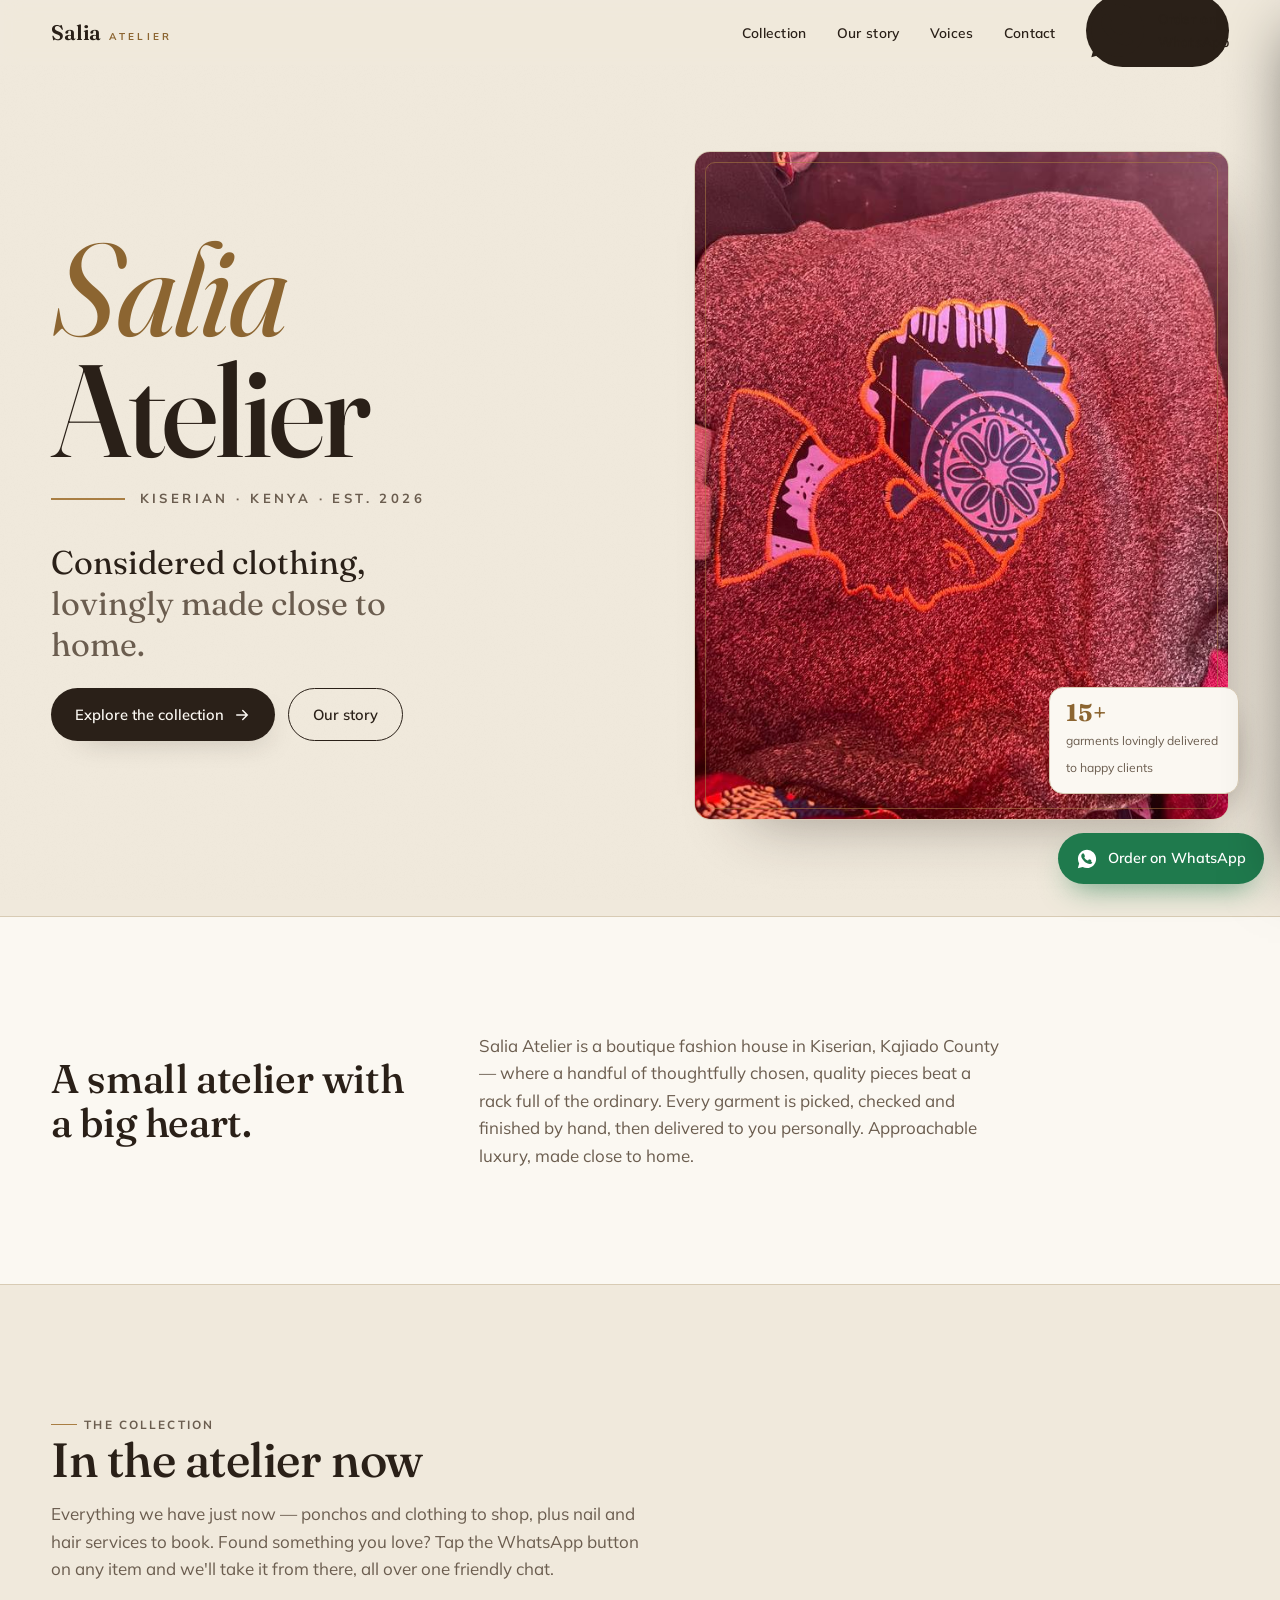
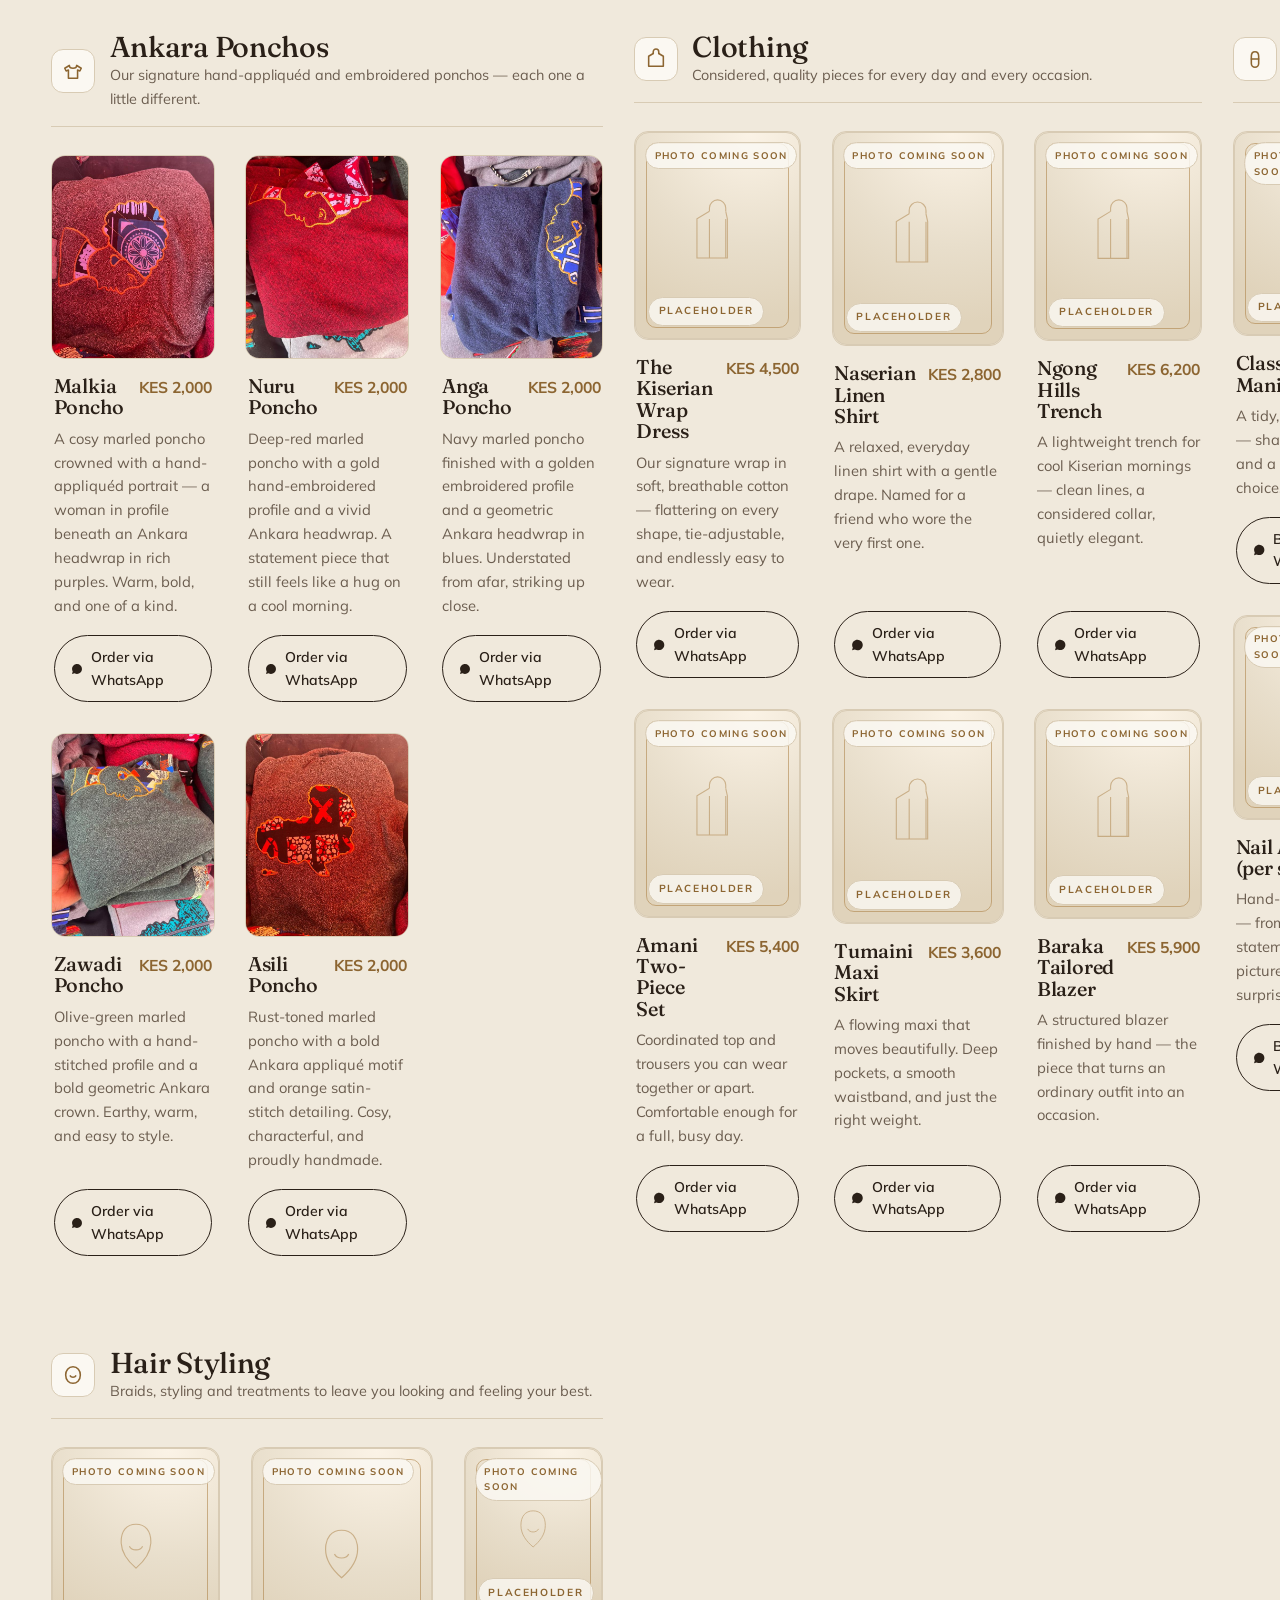
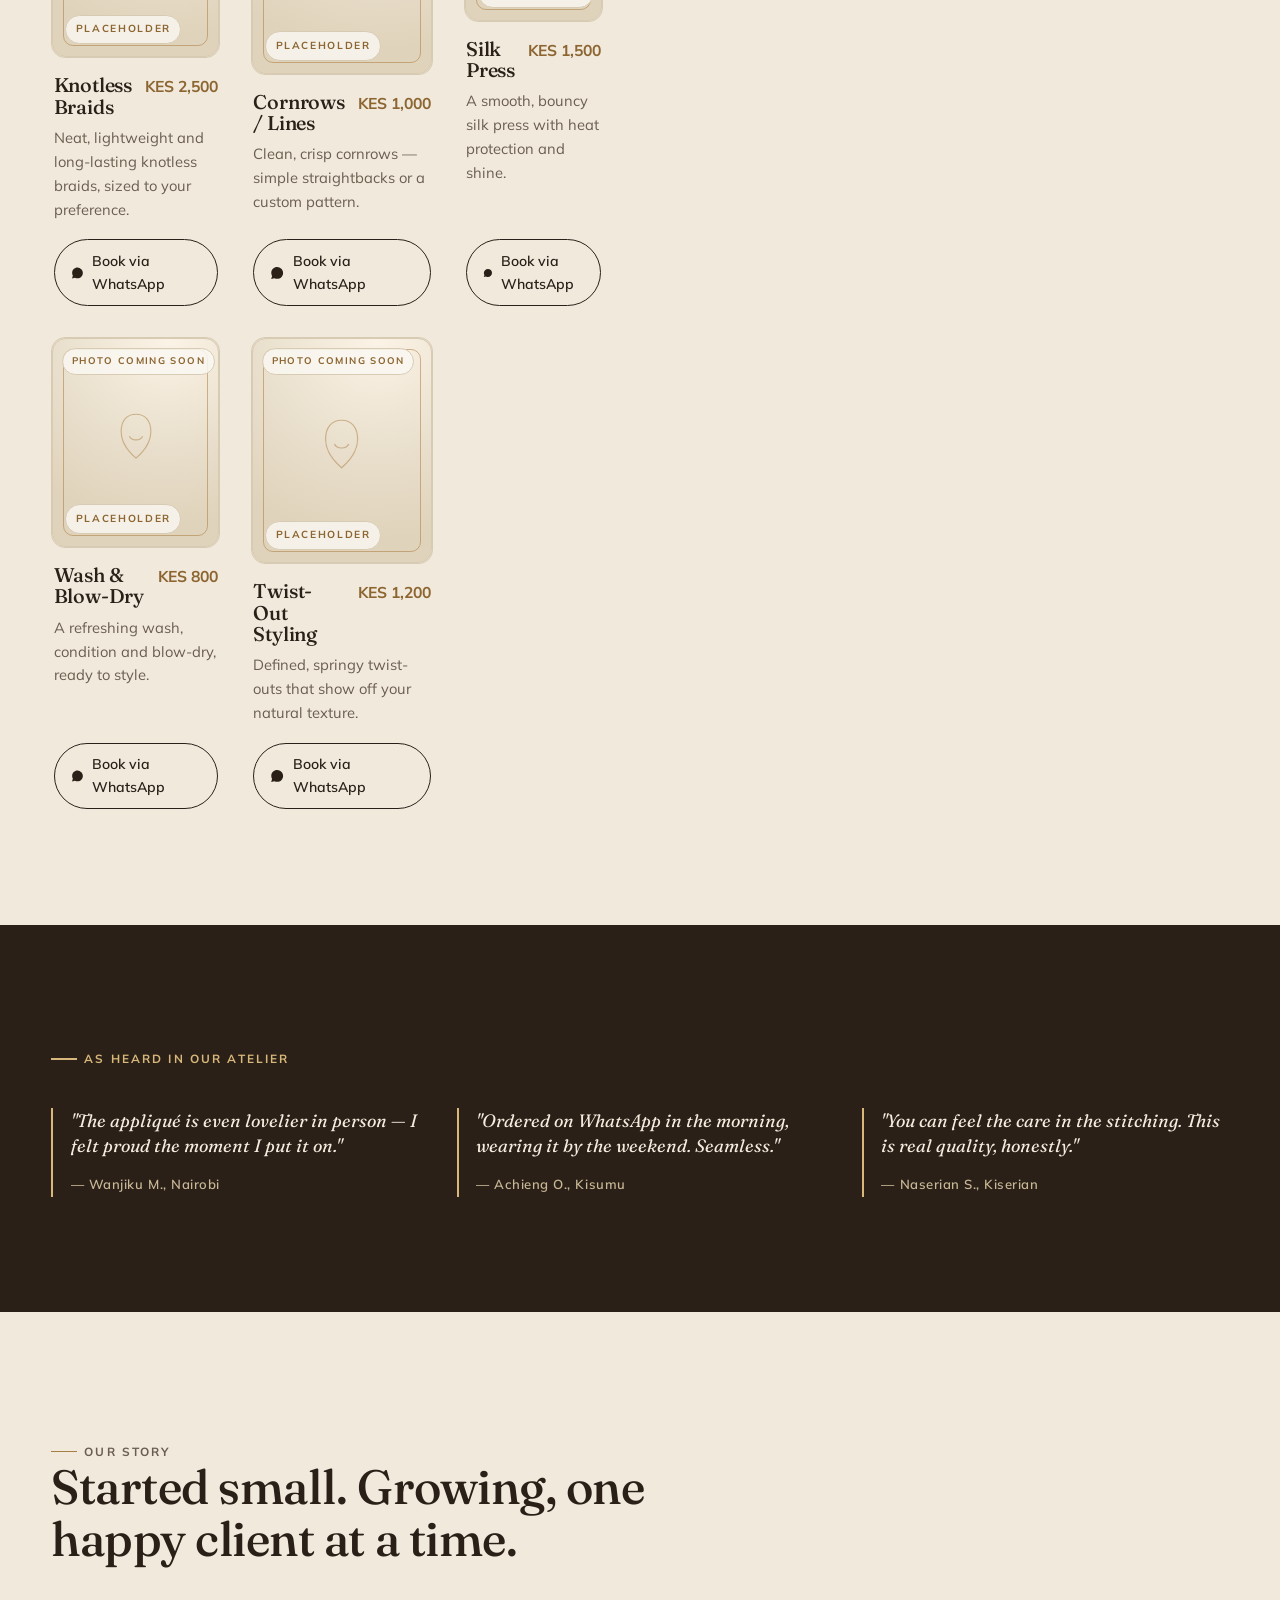
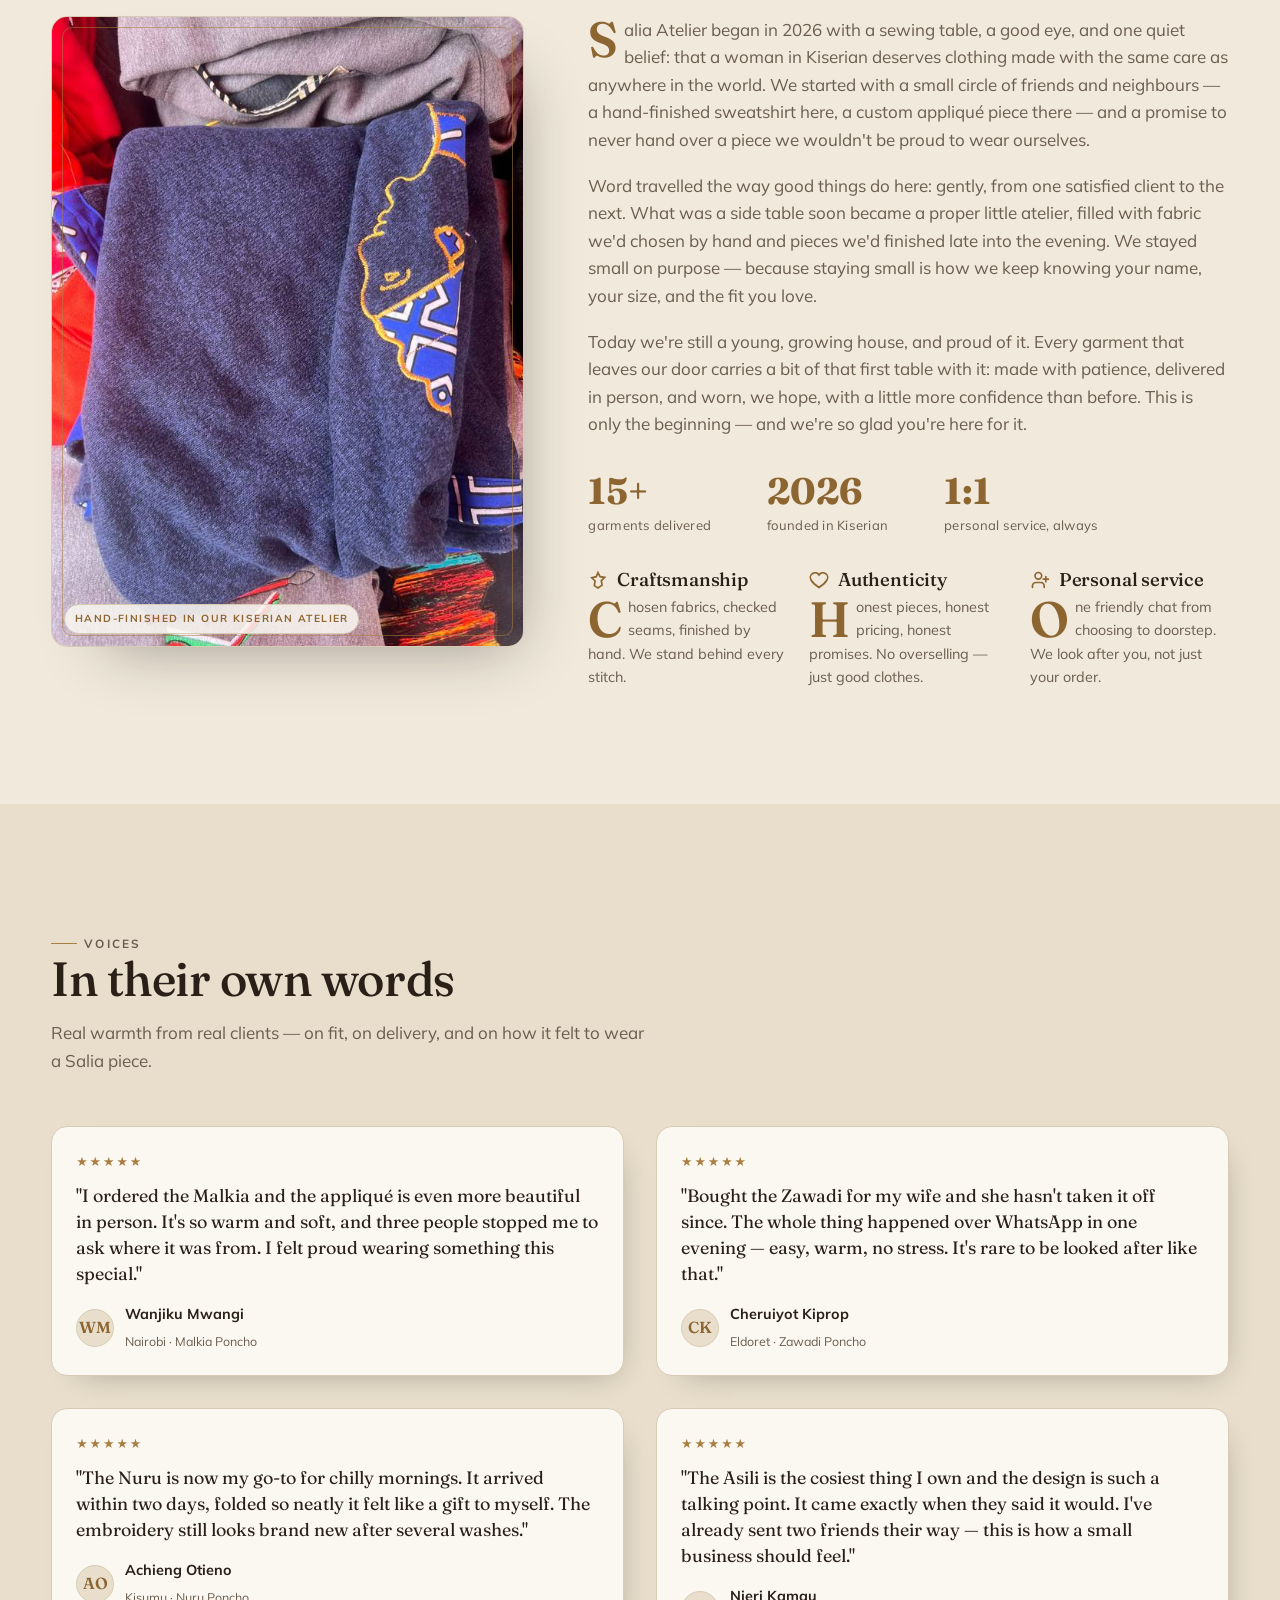
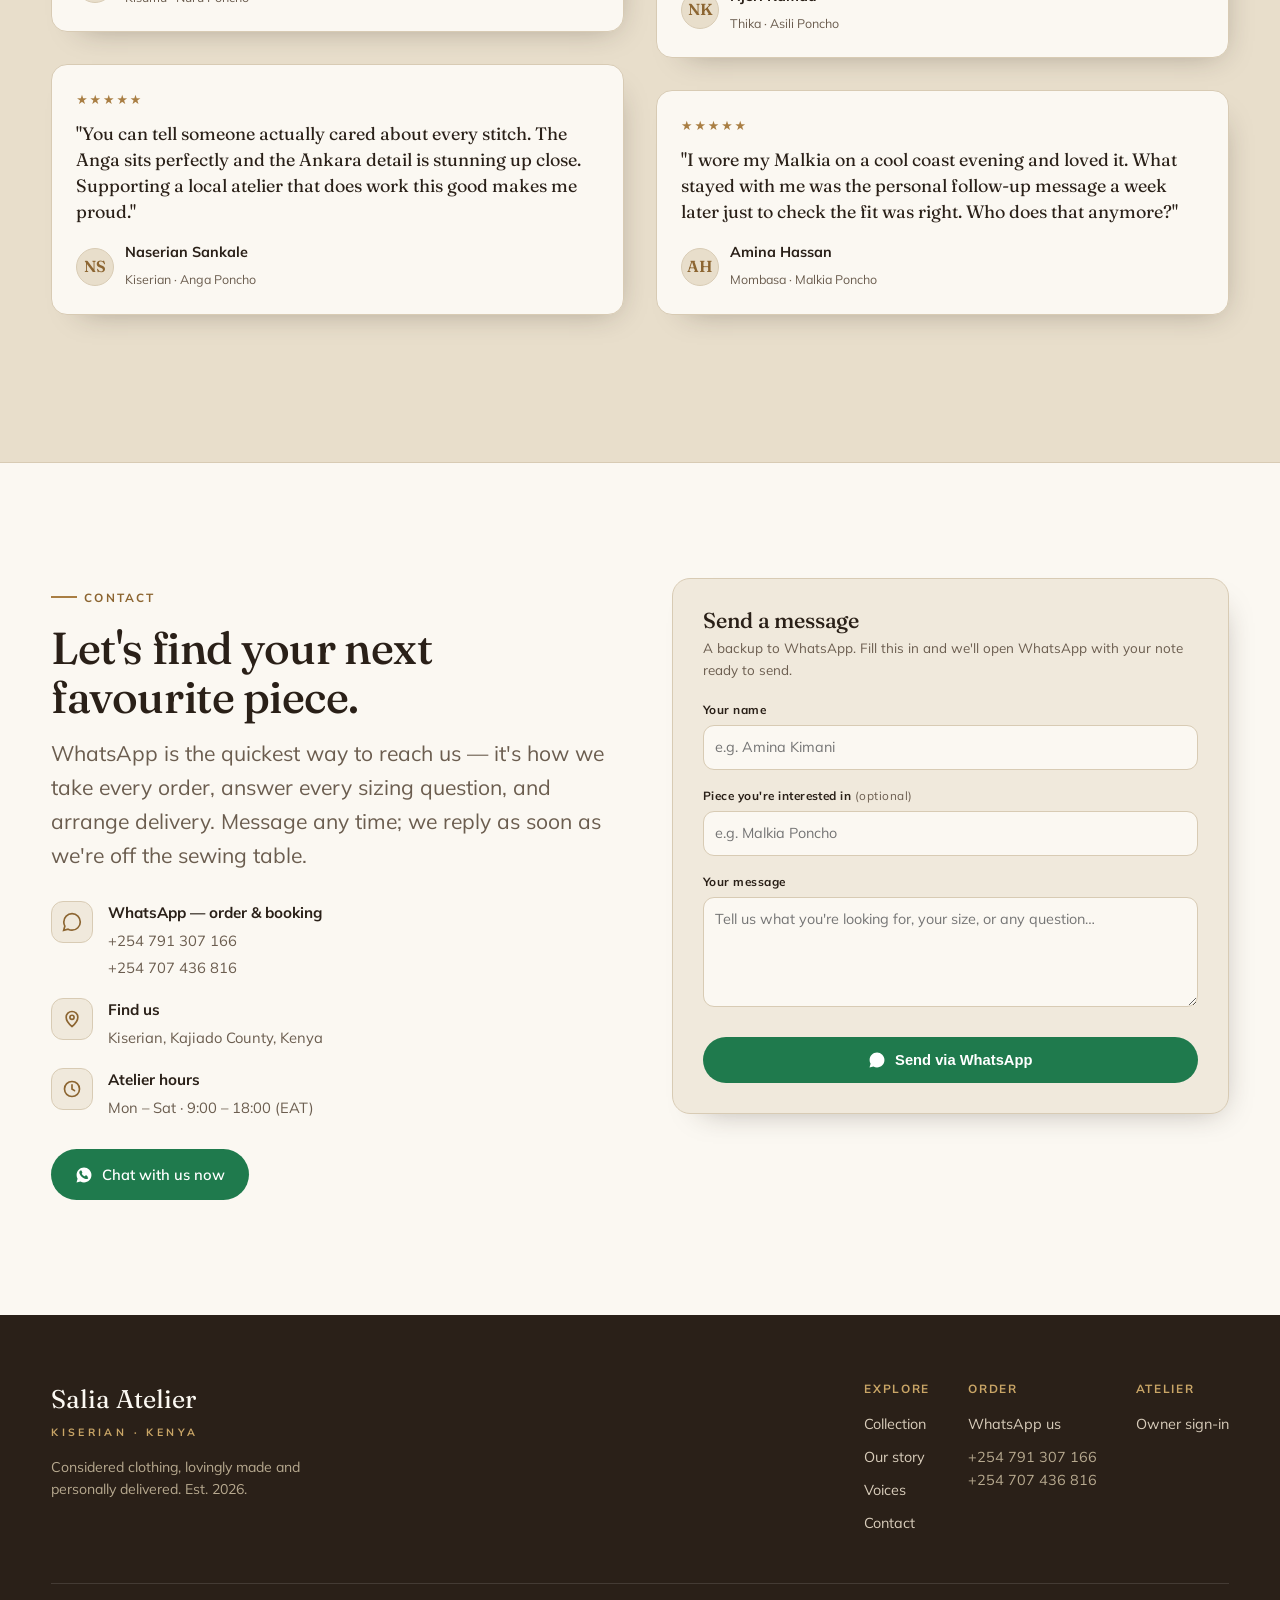
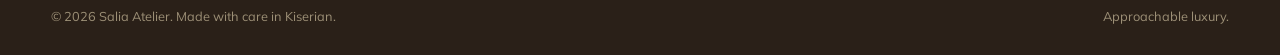
==== commit e6efff73: "Add files via upload" ====
--- a/index.html
+++ b/index.html
@@ -140,6 +140,12 @@
   }
   .ph-mark{ position:absolute; z-index:2; bottom:12px; left:12px; font-size:.64rem; letter-spacing:.16em; text-transform:uppercase; font-weight:700; color:var(--brass-deep); background:color-mix(in srgb, var(--cream) 82%, transparent); padding:.34rem .6rem; border-radius:999px; border:1px solid var(--line); }
   .hero-figure .placeholder{ aspect-ratio:4/5; }
+  .photo-frame{ position:relative; border-radius:16px; overflow:hidden; border:1px solid var(--line); box-shadow:var(--shadow); background:var(--paper-2); }
+  .photo-frame::after{ content:""; position:absolute; inset:10px; border:1px solid color-mix(in srgb, var(--brass) 55%, transparent); border-radius:10px; pointer-events:none; z-index:2; }
+  .photo-frame img{ width:100%; height:100%; object-fit:cover; display:block; }
+  .hero-frame{ aspect-ratio:4/5; }
+  .story-frame{ aspect-ratio:3/4; }
+  .frame-cap{ position:absolute; z-index:3; bottom:12px; left:12px; font-size:.64rem; letter-spacing:.14em; text-transform:uppercase; font-weight:700; color:var(--brass-deep); background:color-mix(in srgb, var(--cream) 85%, transparent); padding:.34rem .6rem; border-radius:999px; border:1px solid var(--line); }
   .ph-art{ position:absolute; inset:0; display:flex; align-items:center; justify-content:center; }
   .ph-art svg{ width:46%; height:auto; opacity:.62; }
   .hero-badge{
@@ -186,6 +192,15 @@
   .card-order:hover{ background:#1f7a4d; border-color:#1f7a4d; color:#fff; }
   .card-order svg{ width:16px; height:16px; }
   .empty-note{ grid-column:1/-1; text-align:center; color:var(--ink-soft); padding:40px 0; }
+  .cat-block{ margin-bottom:clamp(38px,5vw,60px); }
+  .cat-block:last-child{ margin-bottom:0; }
+  .cat-head{ display:flex; align-items:center; gap:.9rem; margin-bottom:clamp(18px,2.4vw,28px); padding-bottom:.9rem; border-bottom:1px solid var(--line); }
+  .cat-head .cat-ic{ width:44px; height:44px; flex:none; border-radius:12px; background:var(--cream); border:1px solid var(--line); display:flex; align-items:center; justify-content:center; }
+  .cat-head .cat-ic svg{ width:22px; height:22px; }
+  .cat-head h3{ font-family:"Fraunces"; font-size:clamp(1.3rem,1rem + 1.4vw,1.8rem); font-weight:500; }
+  .cat-head p{ margin:.15rem 0 0; color:var(--ink-soft); font-size:.9rem; max-width:60ch; }
+  .field select{ width:100%; font:inherit; font-size:.9rem; color:var(--ink); background:var(--cream); border:1.5px solid var(--line); border-radius:11px; padding:.6rem .7rem; }
+  .field select:focus{ outline:none; border-color:var(--brass); box-shadow:0 0 0 3px color-mix(in srgb,var(--brass) 22%, transparent); }
 
   /* ---------- atelier voices strip (home mini testimonials) ---------- */
   .voices-strip{ background:var(--ink); color:var(--cream); }
@@ -367,7 +382,7 @@
         <li><a href="#story">Our story</a></li>
         <li><a href="#voices">Voices</a></li>
         <li><a href="#contact">Contact</a></li>
-        <li><a class="nav-wa" href="https://wa.me/254707436816" target="_blank" rel="noopener">
+        <li><a class="nav-wa" href="https://wa.me/254791307166" target="_blank" rel="noopener">
           <svg viewBox="0 0 24 24" fill="currentColor" aria-hidden="true"><path d="M12.04 2C6.58 2 2.13 6.45 2.13 11.91c0 1.75.46 3.45 1.32 4.95L2 22l5.25-1.38a9.9 9.9 0 0 0 4.79 1.22h.01c5.46 0 9.9-4.45 9.9-9.91 0-2.65-1.03-5.14-2.9-7.01A9.82 9.82 0 0 0 12.04 2Zm5.8 14.06c-.24.68-1.42 1.32-1.95 1.36-.5.05-1.13.27-3.68-.77-3.1-1.28-5.08-4.44-5.24-4.65-.15-.2-1.25-1.66-1.25-3.17 0-1.51.79-2.25 1.07-2.56.27-.3.6-.38.8-.38l.57.01c.18.01.43-.07.67.51.24.58.83 2.02.9 2.17.07.15.12.32.02.51-.44.9-.9.86-.54 1.48.98 1.68 1.96 2.26 3.45 3.01.25.13.4.11.55-.06.15-.18.63-.74.8-1 .16-.24.33-.2.55-.12.22.08 1.42.67 1.66.79.24.12.4.18.46.28.06.11.06.63-.18 1.31Z"/></svg>
           Order on WhatsApp</a></li>
       </ul>
@@ -394,15 +409,8 @@
         </div>
       </div>
       <div class="hero-figure reveal r4">
-        <div class="placeholder">
-          <div class="ph-art">
-            <svg viewBox="0 0 120 150" fill="none" stroke="#A97E43" stroke-width="2" aria-hidden="true">
-              <path d="M40 30c0 8 8 12 20 12s20-4 20-12"/>
-              <path d="M42 30 18 46l8 14 12-6v66h44V68l12 6 8-14-24-16"/>
-              <circle cx="60" cy="20" r="8"/>
-            </svg>
-          </div>
-          <span class="ph-mark">Placeholder · your atelier photo</span>
+        <div class="photo-frame hero-frame">
+          <img id="heroPhoto" alt="A Salia Atelier hand-appliquéd sweatshirt">
         </div>
         <div class="hero-badge">
           <b>15+</b>
@@ -426,8 +434,8 @@
       <div class="collection-top">
         <div class="sec-head" style="margin-bottom:0">
           <p class="eyebrow">The Collection</p>
-          <h2>Pieces in the atelier now</h2>
-          <p>A rotating selection of what we have in stock. Found something you love? Tap <em>Order via WhatsApp</em> and we'll take it from there — sizing, payment and delivery, all over one friendly chat.</p>
+          <h2>In the atelier now</h2>
+          <p>Everything we have just now — ponchos and clothing to shop, plus nail and hair services to book. Found something you love? Tap the WhatsApp button on any item and we'll take it from there, all over one friendly chat.</p>
         </div>
       </div>
       <div class="grid" id="collectionGrid" aria-live="polite"></div>
@@ -440,11 +448,11 @@
       <p class="eyebrow">As heard in our atelier</p>
       <div class="strip-grid">
         <div class="strip-quote">
-          <p>"The wrap dress fit like it was cut for me. I've never felt more myself."</p>
+          <p>"The appliqué is even lovelier in person — I felt proud the moment I put it on."</p>
           <cite>— Wanjiku M., Nairobi</cite>
         </div>
         <div class="strip-quote">
-          <p>"Ordered on WhatsApp in the morning, wore it to church that Sunday. Seamless."</p>
+          <p>"Ordered on WhatsApp in the morning, wearing it by the weekend. Seamless."</p>
           <cite>— Achieng O., Kisumu</cite>
         </div>
         <div class="strip-quote">
@@ -464,19 +472,14 @@
       </div>
       <div class="story-grid">
         <div class="story-figure">
-          <div class="placeholder">
-            <div class="ph-art">
-              <svg viewBox="0 0 120 150" fill="none" stroke="#A97E43" stroke-width="2" aria-hidden="true">
-                <rect x="30" y="30" width="60" height="90" rx="6"/>
-                <path d="M45 30v-6a15 15 0 0 1 30 0v6M45 55h30M45 72h30M45 89h20"/>
-              </svg>
-            </div>
-            <span class="ph-mark">Placeholder · founder / atelier</span>
+          <div class="photo-frame story-frame">
+            <img id="storyPhoto" alt="A hand-finished Salia Atelier piece">
+            <span class="frame-cap">Hand-finished in our Kiserian atelier</span>
           </div>
         </div>
         <div class="story-copy">
-          <p>Salia Atelier began in 2026 with a sewing table, a good eye, and one quiet belief: that a woman in Kiserian deserves clothing made with the same care as anywhere in the world. We started with a small circle of friends and neighbours — a dress here, a tailored blazer there — and a promise to never hand over a piece we wouldn't be proud to wear ourselves.</p>
-          <p>Word travelled the way good things do here: gently, from one satisfied client to the next. What was a side table soon became a proper little atelier, filled with fabric we'd chosen by hand and pieces we'd finished late into the evening. We stayed small on purpose — because staying small is how we keep knowing your name, your size, and the way you like your hems.</p>
+          <p>Salia Atelier began in 2026 with a sewing table, a good eye, and one quiet belief: that a woman in Kiserian deserves clothing made with the same care as anywhere in the world. We started with a small circle of friends and neighbours — a hand-finished sweatshirt here, a custom appliqué piece there — and a promise to never hand over a piece we wouldn't be proud to wear ourselves.</p>
+          <p>Word travelled the way good things do here: gently, from one satisfied client to the next. What was a side table soon became a proper little atelier, filled with fabric we'd chosen by hand and pieces we'd finished late into the evening. We stayed small on purpose — because staying small is how we keep knowing your name, your size, and the fit you love.</p>
           <p>Today we're still a young, growing house, and proud of it. Every garment that leaves our door carries a bit of that first table with it: made with patience, delivered in person, and worn, we hope, with a little more confidence than before. This is only the beginning — and we're so glad you're here for it.</p>
 
           <div class="story-stats">
@@ -526,7 +529,9 @@
         <div class="contact-lines">
           <div class="cline">
             <span class="ic"><svg viewBox="0 0 24 24" fill="none" stroke-width="2" stroke-linecap="round"><path d="M12.04 2C6.58 2 2.13 6.45 2.13 11.91c0 1.75.46 3.45 1.32 4.95L2 22l5.25-1.38a9.9 9.9 0 0 0 4.79 1.22c5.46 0 9.9-4.45 9.9-9.91 0-2.65-1.03-5.14-2.9-7.01A9.82 9.82 0 0 0 12.04 2Z"/></svg></span>
-            <div><b>WhatsApp — our order line</b><a href="https://wa.me/254707436816" target="_blank" rel="noopener">+254 707 436 816</a></div>
+            <div><b>WhatsApp — order &amp; booking</b>
+              <a href="https://wa.me/254791307166" target="_blank" rel="noopener">+254 791 307 166</a><br>
+              <a href="https://wa.me/254707436816" target="_blank" rel="noopener">+254 707 436 816</a></div>
           </div>
           <div class="cline">
             <span class="ic"><svg viewBox="0 0 24 24" fill="none" stroke-width="2" stroke-linecap="round"><path d="M12 21s-7-5.5-7-11a7 7 0 0 1 14 0c0 5.5-7 11-7 11z"/><circle cx="12" cy="10" r="2.5"/></svg></span>
@@ -537,7 +542,7 @@
             <div><b>Atelier hours</b><span>Mon – Sat · 9:00 – 18:00 (EAT)</span></div>
           </div>
         </div>
-        <a class="btn btn-wa" href="https://wa.me/254707436816" target="_blank" rel="noopener">
+        <a class="btn btn-wa" href="https://wa.me/254791307166" target="_blank" rel="noopener">
           <svg viewBox="0 0 24 24" fill="currentColor"><path d="M12.04 2C6.58 2 2.13 6.45 2.13 11.91c0 1.75.46 3.45 1.32 4.95L2 22l5.25-1.38a9.9 9.9 0 0 0 4.79 1.22h.01c5.46 0 9.9-4.45 9.9-9.91 0-2.65-1.03-5.14-2.9-7.01A9.82 9.82 0 0 0 12.04 2Zm5.8 14.06c-.24.68-1.42 1.32-1.95 1.36-.5.05-1.13.27-3.68-.77-3.1-1.28-5.08-4.44-5.24-4.65-.15-.2-1.25-1.66-1.25-3.17 0-1.51.79-2.25 1.07-2.56.27-.3.6-.38.8-.38l.57.01c.18.01.43-.07.67.51.24.58.83 2.02.9 2.17.07.15.12.32.02.51-.44.9-.9.86-.54 1.48.98 1.68 1.96 2.26 3.45 3.01.25.13.4.11.55-.06.15-.18.63-.74.8-1 .16-.24.33-.2.55-.12.22.08 1.42.67 1.66.79.24.12.4.18.46.28.06.11.06.63-.18 1.31Z"/></svg>
           Chat with us now</a>
       </div>
@@ -551,7 +556,7 @@
         </div>
         <div class="field field-sm">
           <label for="cf-item">Piece you're interested in <span style="font-weight:400;color:var(--ink-soft)">(optional)</span></label>
-          <input id="cf-item" type="text" placeholder="e.g. The Kiserian Wrap Dress">
+          <input id="cf-item" type="text" placeholder="e.g. Malkia Poncho">
         </div>
         <div class="field field-sm">
           <label for="cf-msg">Your message</label>
@@ -584,8 +589,8 @@
         </div>
         <div class="foot-col">
           <b>Order</b>
-          <a href="https://wa.me/254707436816" target="_blank" rel="noopener">WhatsApp us</a>
-          <span style="display:block;color:#B7A98F;font-size:.9rem;margin-bottom:.6rem">+254 707 436 816</span>
+          <a href="https://wa.me/254791307166" target="_blank" rel="noopener">WhatsApp us</a>
+          <span style="display:block;color:#B7A98F;font-size:.9rem;margin-bottom:.6rem">+254 791 307 166<br>+254 707 436 816</span>
         </div>
         <div class="foot-col">
           <b>Atelier</b>
@@ -601,7 +606,7 @@
 </footer>
 
 <!-- floating whatsapp -->
-<a class="fab" href="https://wa.me/254707436816" target="_blank" rel="noopener" aria-label="Order on WhatsApp">
+<a class="fab" href="https://wa.me/254791307166" target="_blank" rel="noopener" aria-label="Order on WhatsApp">
   <svg viewBox="0 0 24 24" fill="currentColor"><path d="M12.04 2C6.58 2 2.13 6.45 2.13 11.91c0 1.75.46 3.45 1.32 4.95L2 22l5.25-1.38a9.9 9.9 0 0 0 4.79 1.22h.01c5.46 0 9.9-4.45 9.9-9.91 0-2.65-1.03-5.14-2.9-7.01A9.82 9.82 0 0 0 12.04 2Zm5.8 14.06c-.24.68-1.42 1.32-1.95 1.36-.5.05-1.13.27-3.68-.77-3.1-1.28-5.08-4.44-5.24-4.65-.15-.2-1.25-1.66-1.25-3.17 0-1.51.79-2.25 1.07-2.56.27-.3.6-.38.8-.38l.57.01c.18.01.43-.07.67.51.24.58.83 2.02.9 2.17.07.15.12.32.02.51-.44.9-.9.86-.54 1.48.98 1.68 1.96 2.26 3.45 3.01.25.13.4.11.55-.06.15-.18.63-.74.8-1 .16-.24.33-.2.55-.12.22.08 1.42.67 1.66.79.24.12.4.18.46.28.06.11.06.63-.18 1.31Z"/></svg>
   <span class="fab-txt">Order on WhatsApp</span>
 </a>
@@ -624,7 +629,8 @@
 <script>
 (function(){
   "use strict";
-  var WA = "254707436816";
+  var WA = "254791307166";   // primary order & booking line
+  var WA2 = "254707436816";  // second line
   var LS_CAT = "salia.catalog.v1";
   var LS_PIN = "salia.pin.v1";
   var DEFAULT_PIN = "salia2026";
@@ -638,45 +644,106 @@
   function uid(){ return "it_" + Date.now().toString(36) + Math.random().toString(36).slice(2,6); }
 
   // ---- placeholder art (returned as inline svg markup) ----
-  function phSvg(){
+  var PH_ART = {
+    poncho:  '<path d="M40 30c0 8 8 12 20 12s20-4 20-12"/><path d="M42 30 18 46l8 14 12-6v66h44V68l12 6 8-14-24-16"/><circle cx="60" cy="20" r="8"/>',
+    clothing:'<path d="M45 30v-6a15 15 0 0 1 30 0v6"/><path d="M45 30 22 44v72h56V44L75 30"/><path d="M45 44v72M75 44v72"/>',
+    nails:   '<path d="M42 44c0-12 6-22 18-22s18 10 18 22v34a18 18 0 0 1-36 0z"/><path d="M42 58h36"/>',
+    hair:    '<path d="M60 24c-17 0-27 12-27 32 0 21 13 36 27 48 14-12 27-27 27-48 0-20-10-32-27-32z"/><path d="M48 64c4 9 20 9 24 0"/>'
+  };
+  function phSvg(cat){
     return '<div class="placeholder"><div class="ph-art">'+
       '<svg viewBox="0 0 120 150" fill="none" stroke="#A97E43" stroke-width="2" aria-hidden="true">'+
-      '<path d="M40 30c0 8 8 12 20 12s20-4 20-12"/>'+
-      '<path d="M42 30 18 46l8 14 12-6v66h44V68l12 6 8-14-24-16"/>'+
-      '<circle cx="60" cy="20" r="8"/></svg></div>'+
+      (PH_ART[cat]||PH_ART.poncho)+'</svg></div>'+
       '<span class="ph-mark">Placeholder</span></div>';
   }
+  var CAT_IC = {
+    poncho:  '<path d="M8 6c0 2 2 3 4 3s4-1 4-3"/><path d="M8 6 3 9l1.5 3 2.5-1v9h10v-9l2.5 1 1.5-3-5-3"/>',
+    clothing:'<path d="M9 6V4a3 3 0 0 1 6 0v2"/><path d="M9 6 4 9v11h16V9l-5-3"/>',
+    nails:   '<path d="M8 9c0-3 1.5-5 4-5s4 2 4 5v8a4 4 0 0 1-8 0z"/><path d="M8 12h8"/>',
+    hair:    '<path d="M12 3C7 3 4 7 4 12c0 6 4 9 8 9s8-3 8-9c0-5-3-9-8-9z"/><path d="M9 13c1 2 5 2 6 0"/>'
+  };
+  function catIcon(cat){
+    return '<svg viewBox="0 0 24 24" fill="none" stroke="var(--brass-deep)" stroke-width="1.7" stroke-linecap="round" stroke-linejoin="round">'+(CAT_IC[cat]||CAT_IC.poncho)+'</svg>';
+  }
 
   // ---- sample catalog (shown until the owner adds their own) ----
+  var PHOTOS = {
+    img1: "[data-uri]",
+    img2: "[data-uri]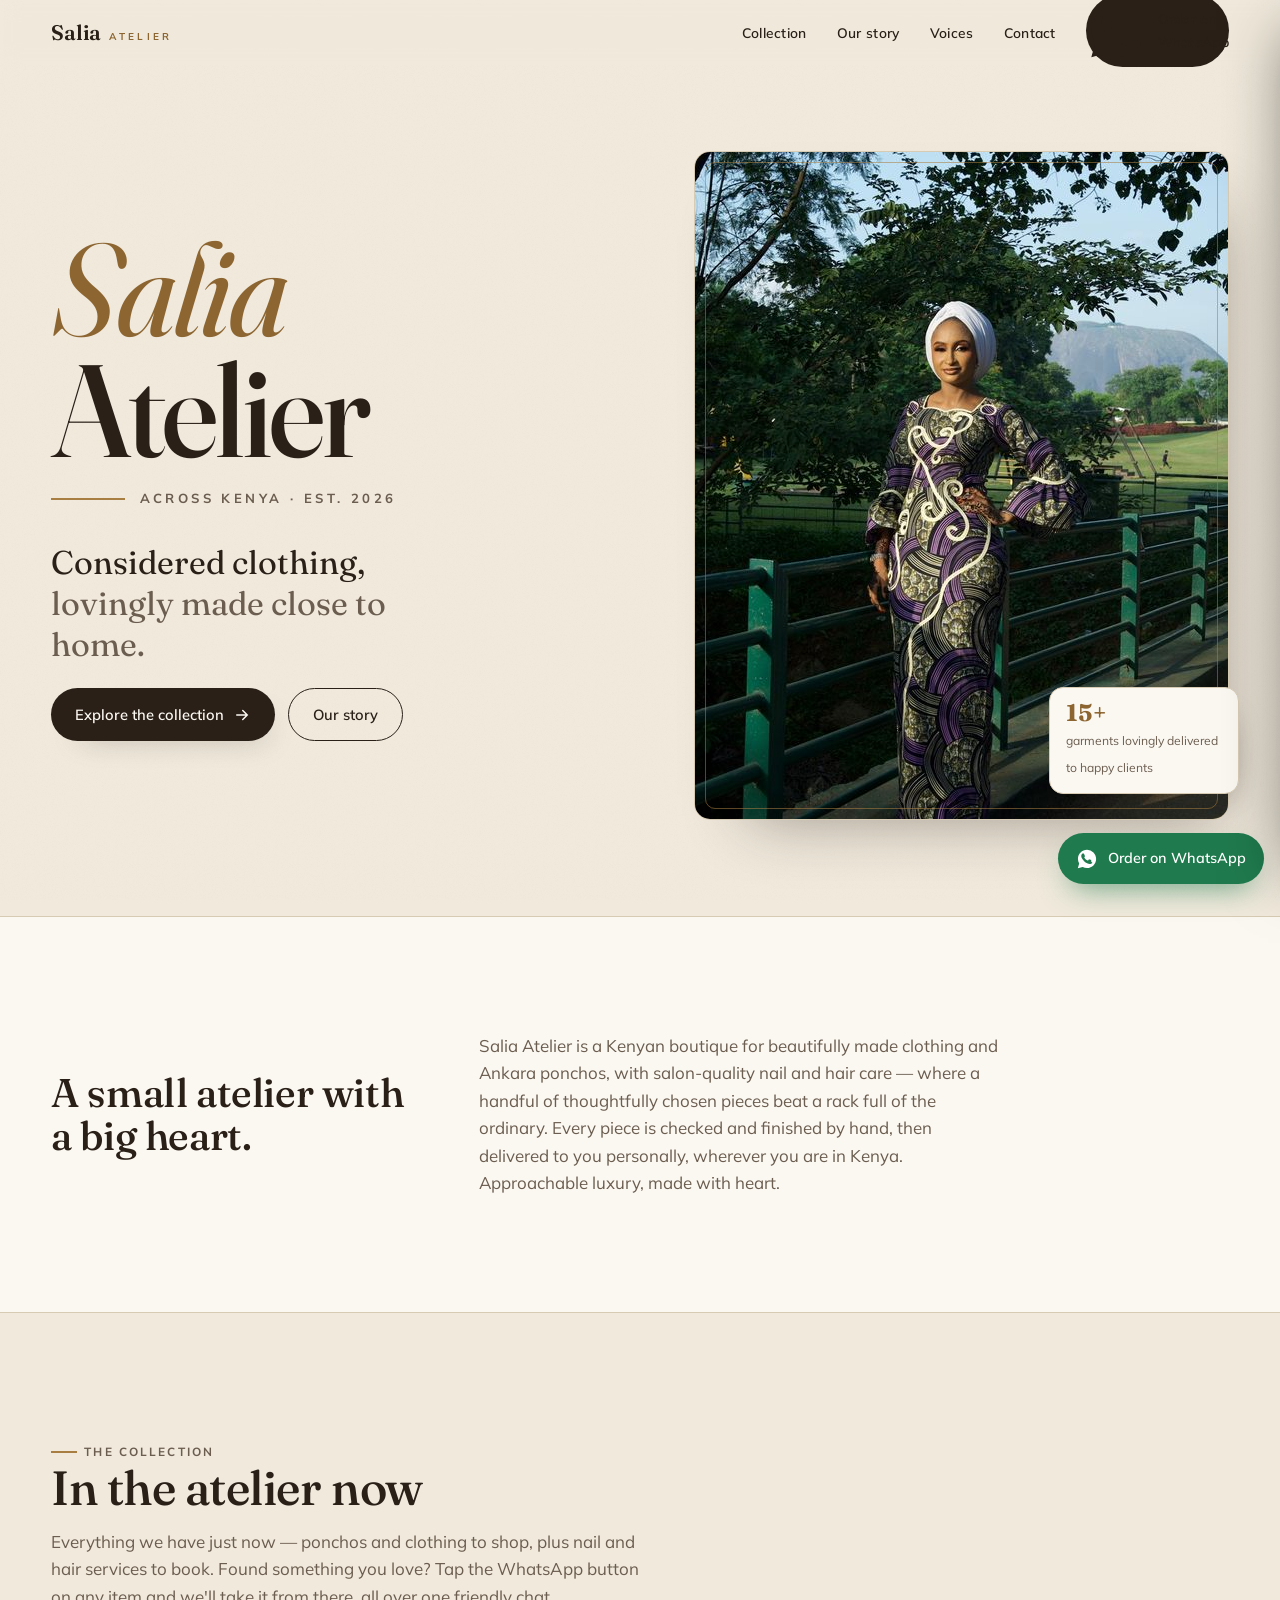
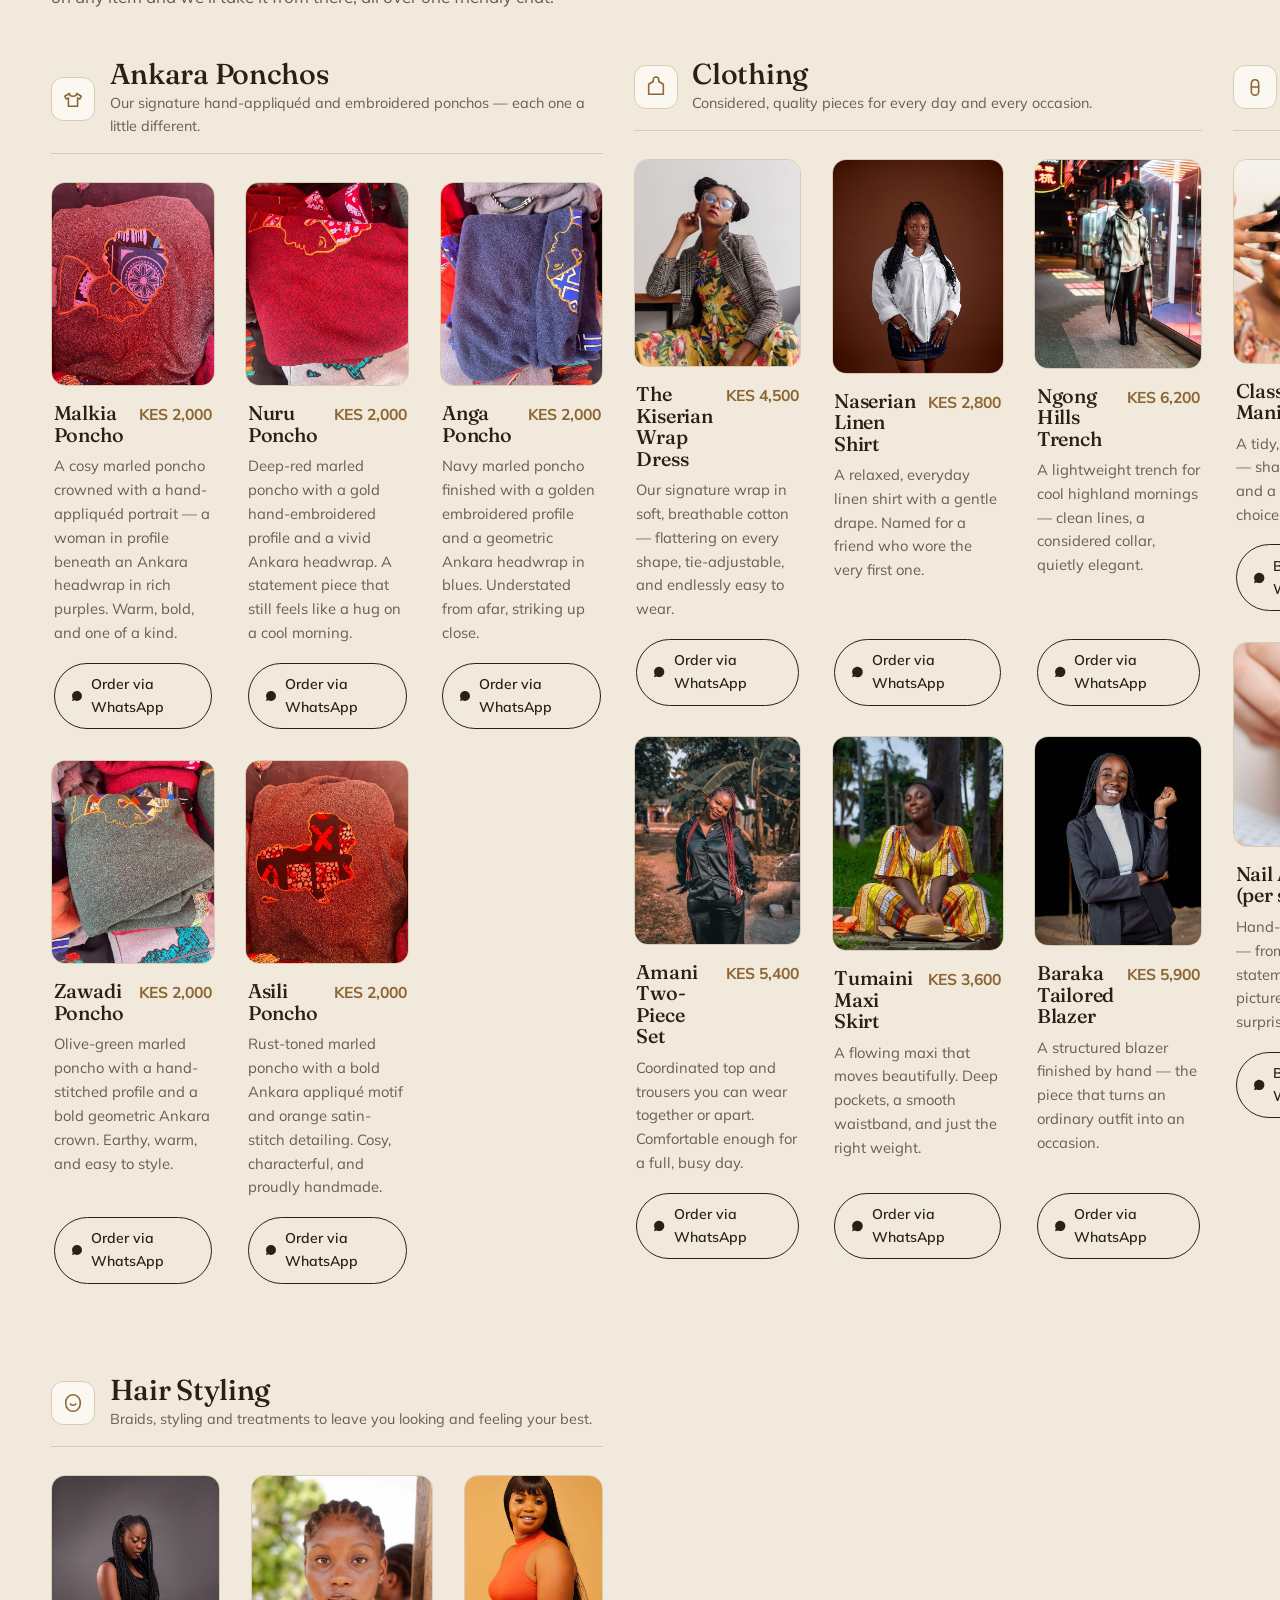
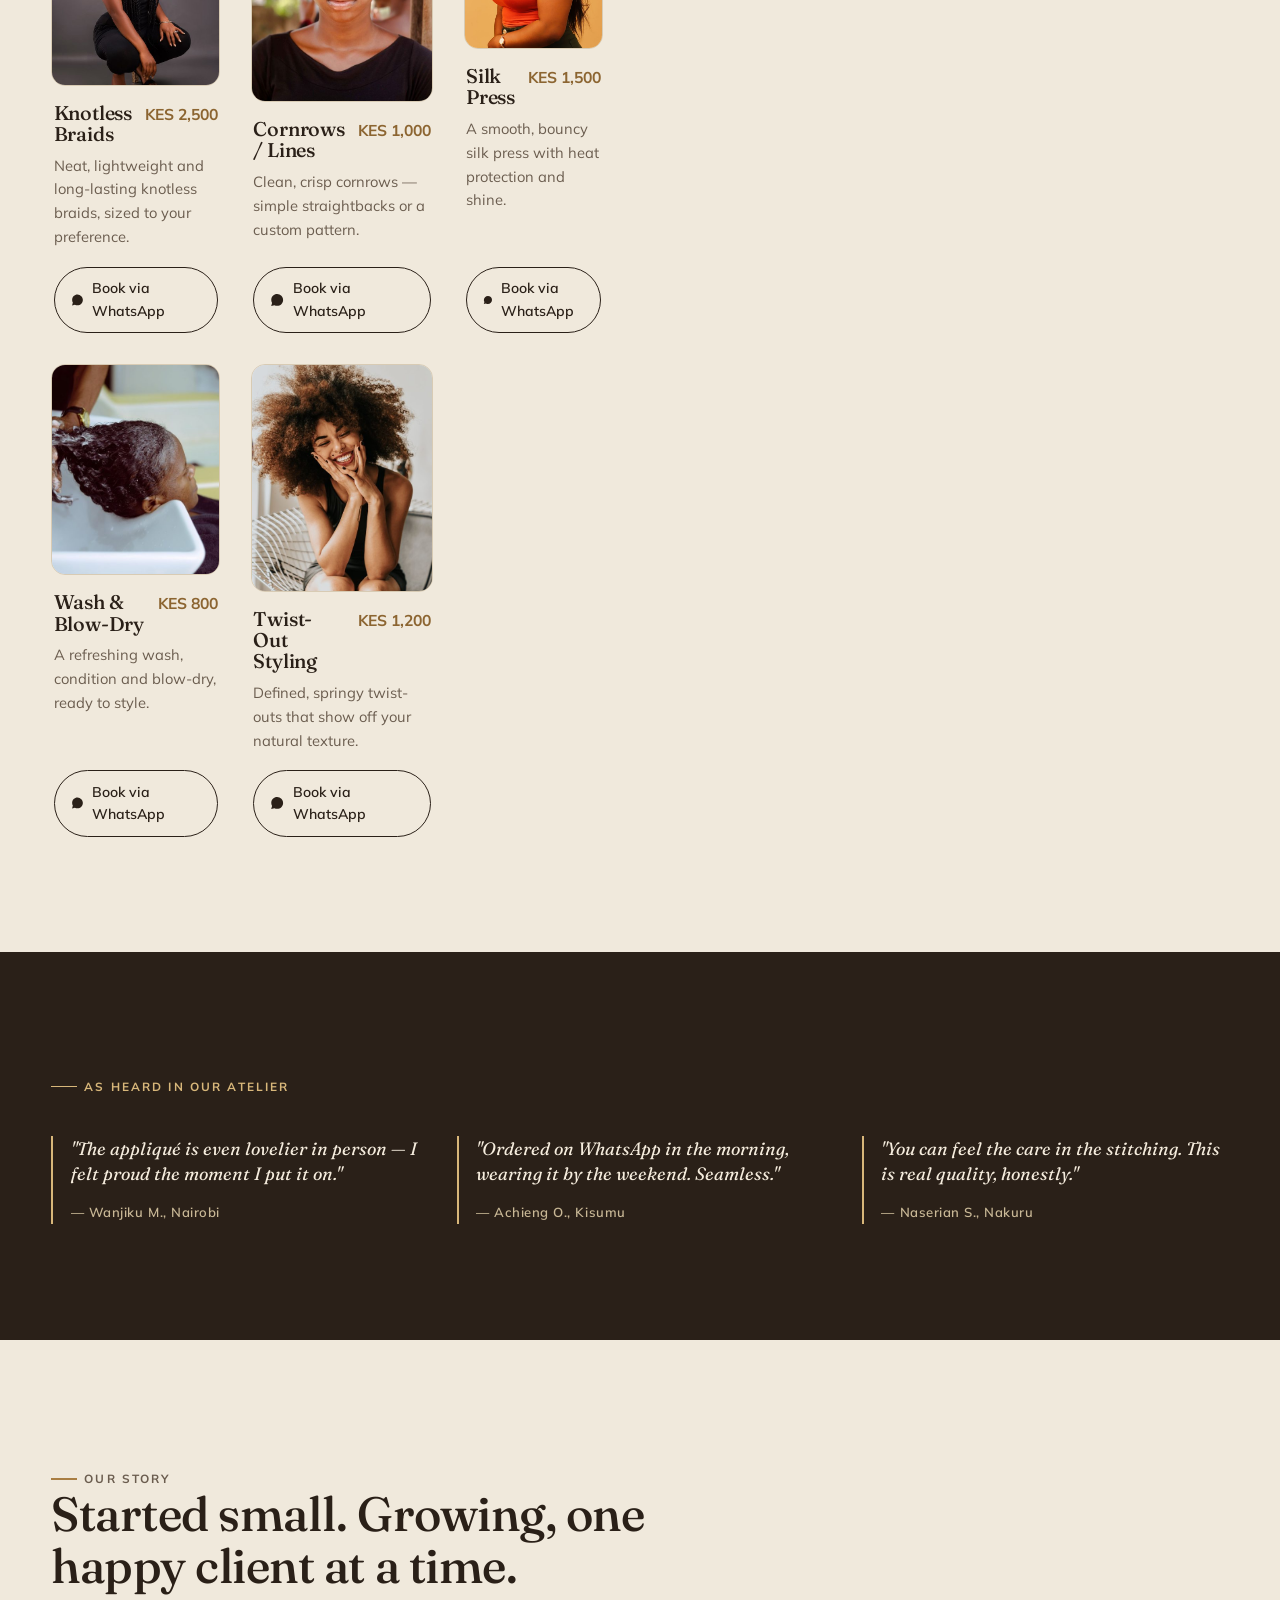
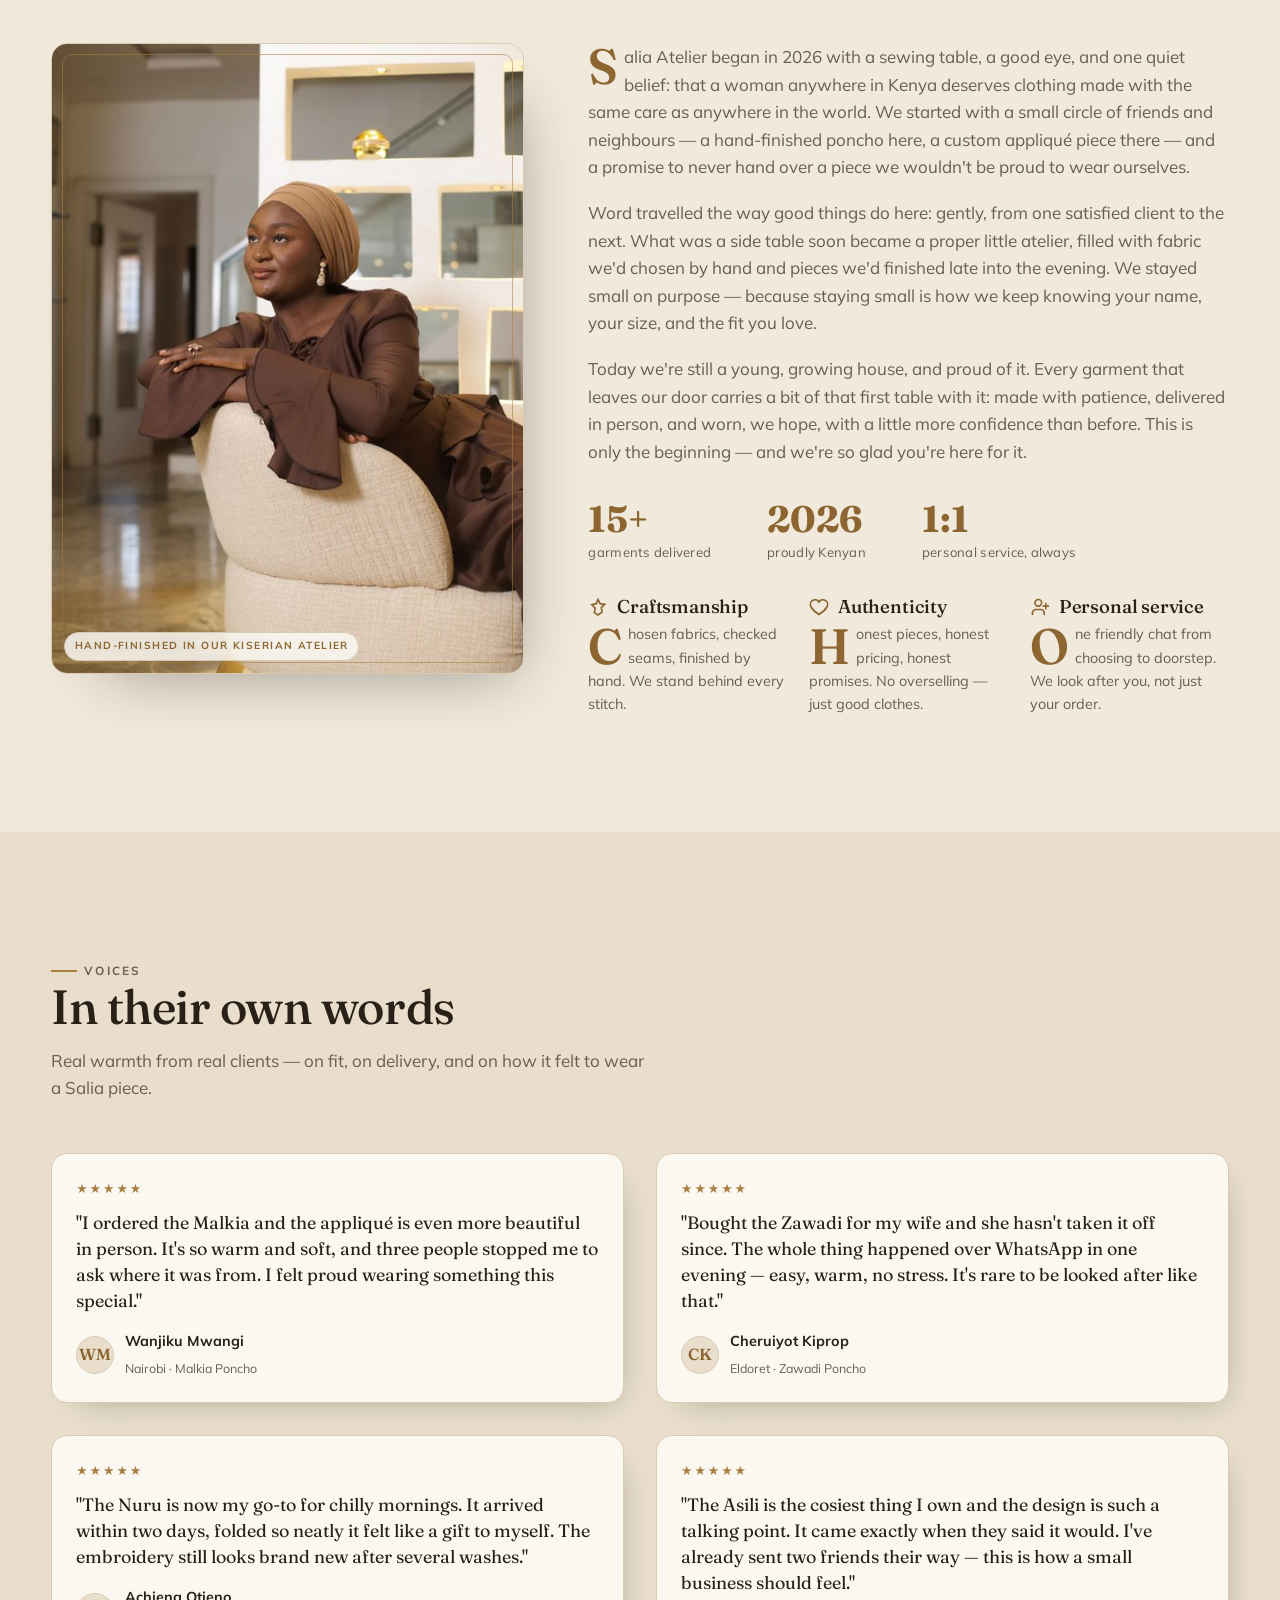
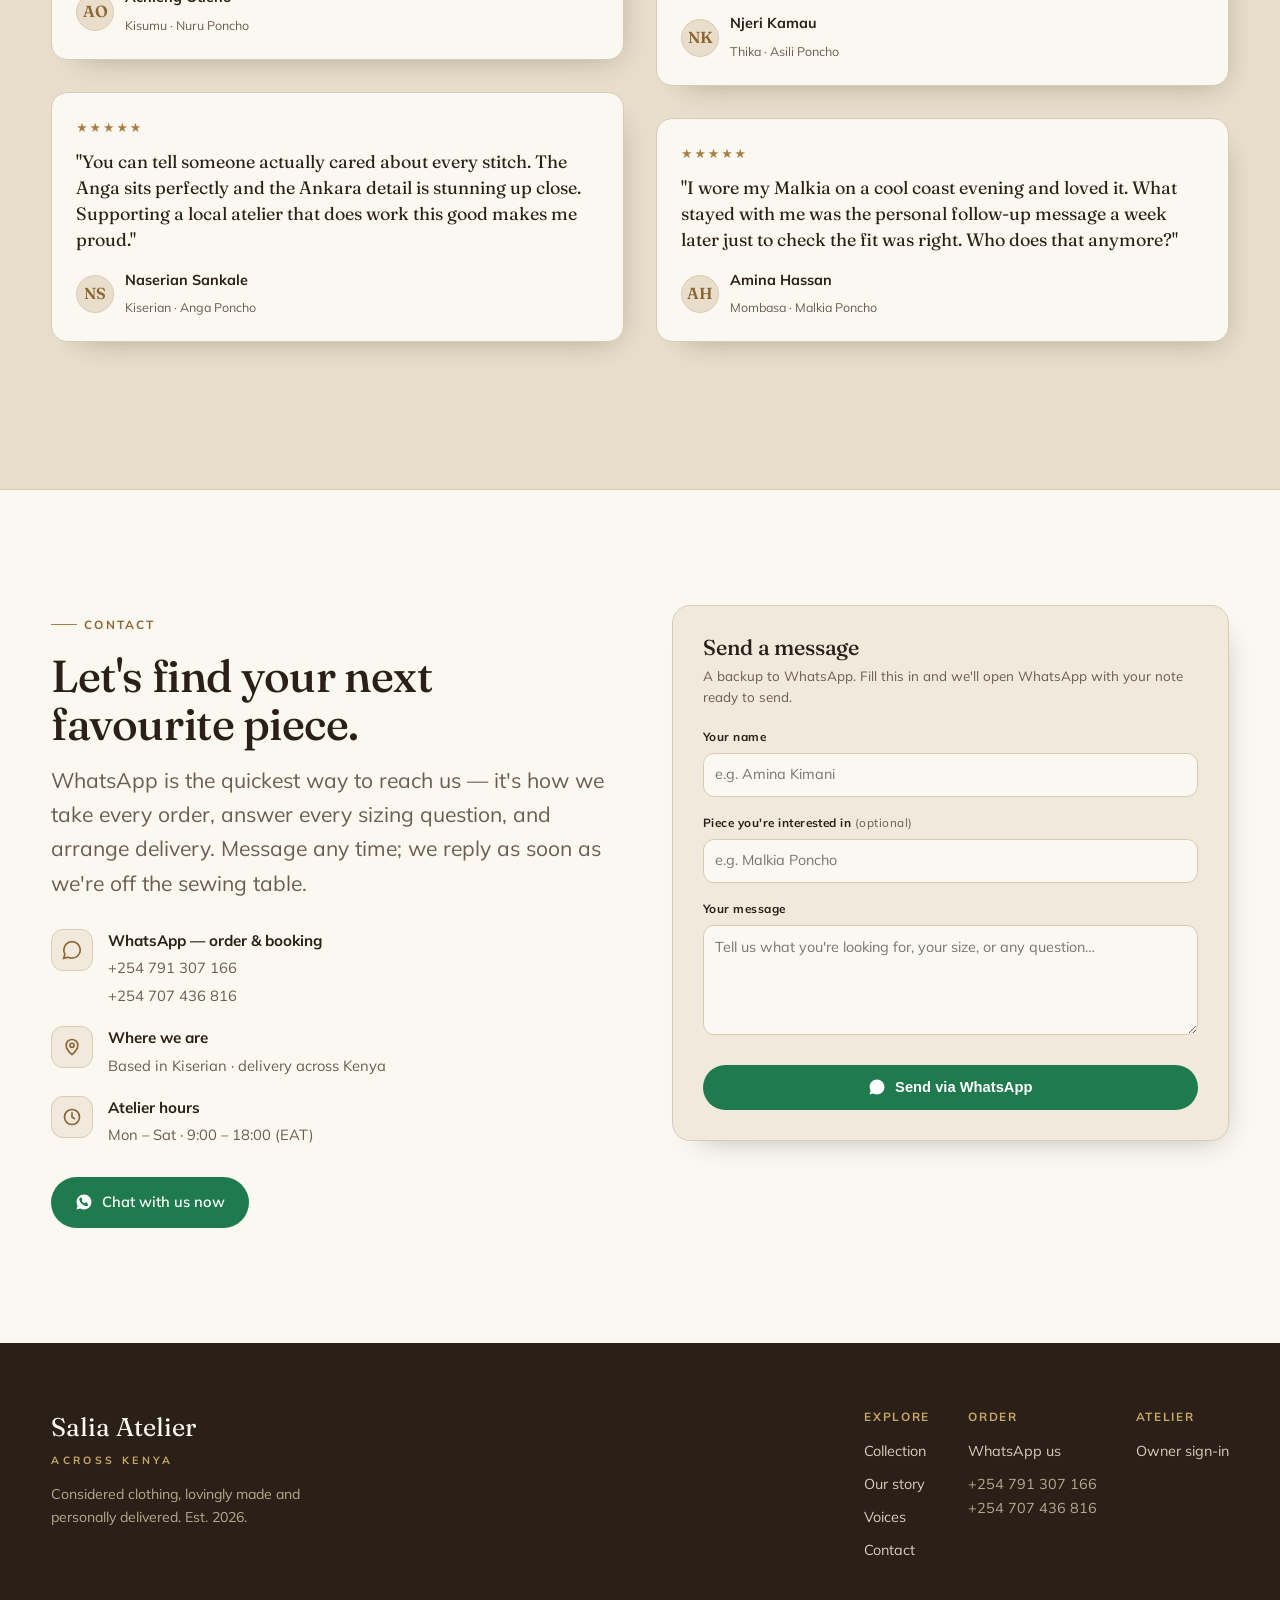
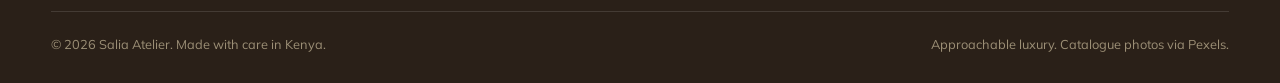
==== commit ecbc5c0b: "Publish Salia Atelier static site with local catalogue photos. Co-authored-by: Cursor <cursoragent@c" ====
--- a/index.html
+++ b/index.html
@@ -3,8 +3,8 @@
 <head>
 <meta charset="UTF-8" />
 <meta name="viewport" content="width=device-width, initial-scale=1, viewport-fit=cover" />
-<title>Salia Atelier — Considered clothing, made in Kiserian</title>
-<meta name="description" content="Salia Atelier is a boutique fashion atelier in Kiserian, Kenya. Curated, quality clothing made with care. Order on WhatsApp." />
+<title>Salia Atelier — Clothing, nails &amp; hair, across Kenya</title>
+<meta name="description" content="Salia Atelier is a Kenyan boutique — quality clothing, Ankara ponchos, nails and hair, with delivery across the country. Order on WhatsApp." />
 <link rel="preconnect" href="https://fonts.googleapis.com">
 <link rel="preconnect" href="https://fonts.gstatic.com" crossorigin>
 <link href="https://fonts.googleapis.com/css2?family=Fraunces:ital,opsz,wght@0,9..144,400;0,9..144,500;0,9..144,600;1,9..144,400&family=Mulish:wght@400;500;600;700&display=swap" rel="stylesheet">
@@ -145,6 +145,11 @@
   .photo-frame img{ width:100%; height:100%; object-fit:cover; display:block; }
   .hero-frame{ aspect-ratio:4/5; }
   .story-frame{ aspect-ratio:3/4; }
+  .photo-frame .illus{ width:100%; height:100%; object-fit:cover; display:block; }
+  .ph-full{ overflow:hidden; }
+  .ph-full > svg{ position:absolute; inset:0; width:100%; height:100%; }
+  .ph-full .ph-mark{ z-index:3; }
+  .ph-clean{ display:flex; align-items:center; justify-content:center; background:radial-gradient(120% 100% at 50% 0%, #FBF3E6, #E8DECB); }
   .frame-cap{ position:absolute; z-index:3; bottom:12px; left:12px; font-size:.64rem; letter-spacing:.14em; text-transform:uppercase; font-weight:700; color:var(--brass-deep); background:color-mix(in srgb, var(--cream) 85%, transparent); padding:.34rem .6rem; border-radius:999px; border:1px solid var(--line); }
   .ph-art{ position:absolute; inset:0; display:flex; align-items:center; justify-content:center; }
   .ph-art svg{ width:46%; height:auto; opacity:.62; }
@@ -400,7 +405,7 @@
     <div class="wrap hero-grid">
       <div>
         <h1 class="hero-word reveal r1"><em>Salia</em><br>Atelier</h1>
-        <div class="hero-sub reveal r2"><span class="line"></span><span>Kiserian · Kenya · Est. 2026</span></div>
+        <div class="hero-sub reveal r2"><span class="line"></span><span>Across Kenya · Est. 2026</span></div>
         <p class="hero-tag reveal r2">Considered clothing, <span class="soft">lovingly made close to home.</span></p>
         <div class="hero-cta reveal r3">
           <a class="btn btn-primary" href="#collection">Explore the collection
@@ -410,7 +415,7 @@
       </div>
       <div class="hero-figure reveal r4">
         <div class="photo-frame hero-frame">
-          <img id="heroPhoto" alt="A Salia Atelier hand-appliquéd sweatshirt">
+          <img id="heroPhoto" class="illus" alt="Woman in a purple and white Ankara dress and gele" loading="eager">
         </div>
         <div class="hero-badge">
           <b>15+</b>
@@ -424,7 +429,7 @@
   <section class="intro section">
     <div class="wrap">
       <h2>A small atelier with a big heart.</h2>
-      <p>Salia Atelier is a boutique fashion house in Kiserian, Kajiado County — where a handful of thoughtfully chosen, quality pieces beat a rack full of the ordinary. Every garment is picked, checked and finished by hand, then delivered to you personally. Approachable luxury, made close to home.</p>
+      <p>Salia Atelier is a Kenyan boutique for beautifully made clothing and Ankara ponchos, with salon-quality nail and hair care — where a handful of thoughtfully chosen pieces beat a rack full of the ordinary. Every piece is checked and finished by hand, then delivered to you personally, wherever you are in Kenya. Approachable luxury, made with heart.</p>
     </div>
   </section>
 
@@ -457,7 +462,7 @@
         </div>
         <div class="strip-quote">
           <p>"You can feel the care in the stitching. This is real quality, honestly."</p>
-          <cite>— Naserian S., Kiserian</cite>
+          <cite>— Naserian S., Nakuru</cite>
         </div>
       </div>
     </div>
@@ -473,18 +478,18 @@
       <div class="story-grid">
         <div class="story-figure">
           <div class="photo-frame story-frame">
-            <img id="storyPhoto" alt="A hand-finished Salia Atelier piece">
+            <img id="storyPhoto" class="illus" alt="Woman in a brown dress and headwrap seated in a sunlit interior" loading="lazy">
             <span class="frame-cap">Hand-finished in our Kiserian atelier</span>
           </div>
         </div>
         <div class="story-copy">
-          <p>Salia Atelier began in 2026 with a sewing table, a good eye, and one quiet belief: that a woman in Kiserian deserves clothing made with the same care as anywhere in the world. We started with a small circle of friends and neighbours — a hand-finished sweatshirt here, a custom appliqué piece there — and a promise to never hand over a piece we wouldn't be proud to wear ourselves.</p>
+          <p>Salia Atelier began in 2026 with a sewing table, a good eye, and one quiet belief: that a woman anywhere in Kenya deserves clothing made with the same care as anywhere in the world. We started with a small circle of friends and neighbours — a hand-finished poncho here, a custom appliqué piece there — and a promise to never hand over a piece we wouldn't be proud to wear ourselves.</p>
           <p>Word travelled the way good things do here: gently, from one satisfied client to the next. What was a side table soon became a proper little atelier, filled with fabric we'd chosen by hand and pieces we'd finished late into the evening. We stayed small on purpose — because staying small is how we keep knowing your name, your size, and the fit you love.</p>
           <p>Today we're still a young, growing house, and proud of it. Every garment that leaves our door carries a bit of that first table with it: made with patience, delivered in person, and worn, we hope, with a little more confidence than before. This is only the beginning — and we're so glad you're here for it.</p>
 
           <div class="story-stats">
             <div class="stat"><b>15+</b><span>garments delivered</span></div>
-            <div class="stat"><b>2026</b><span>founded in Kiserian</span></div>
+            <div class="stat"><b>2026</b><span>proudly Kenyan</span></div>
             <div class="stat"><b>1:1</b><span>personal service, always</span></div>
           </div>
 
@@ -535,7 +540,7 @@
           </div>
           <div class="cline">
             <span class="ic"><svg viewBox="0 0 24 24" fill="none" stroke-width="2" stroke-linecap="round"><path d="M12 21s-7-5.5-7-11a7 7 0 0 1 14 0c0 5.5-7 11-7 11z"/><circle cx="12" cy="10" r="2.5"/></svg></span>
-            <div><b>Find us</b><span>Kiserian, Kajiado County, Kenya</span></div>
+            <div><b>Where we are</b><span>Based in Kiserian · delivery across Kenya</span></div>
           </div>
           <div class="cline">
             <span class="ic"><svg viewBox="0 0 24 24" fill="none" stroke-width="2" stroke-linecap="round"><circle cx="12" cy="12" r="9"/><path d="M12 7v5l3 2"/></svg></span>
@@ -571,12 +576,18 @@
 </main>
 
 <!-- ============ FOOTER ============ -->
+<!--
+  Catalogue, hero and story photos: royalty-free images from Pexels
+  (commercial use permitted). Photographers include Taiye Salawu,
+  REAFON GATES, PNW Production, Wayne Fotografias, Joseph Okon,
+  Arina Krasnikova and others. Poncho photos remain original atelier work.
+-->
 <footer>
   <div class="wrap">
     <div class="foot-grid">
       <div class="foot-brand">
         <div class="b1">Salia Atelier</div>
-        <div class="b2">Kiserian · Kenya</div>
+        <div class="b2">Across Kenya</div>
         <p>Considered clothing, lovingly made and personally delivered. Est. 2026.</p>
       </div>
       <div class="foot-nav">
@@ -599,8 +610,8 @@
       </div>
     </div>
     <div class="foot-bottom">
-      <span>© <span id="year"></span> Salia Atelier. Made with care in Kiserian.</span>
-      <span>Approachable luxury.</span>
+      <span>© <span id="year"></span> Salia Atelier. Made with care in Kenya.</span>
+      <span>Approachable luxury. Catalogue photos via Pexels.</span>
     </div>
   </div>
 </footer>
@@ -631,7 +642,7 @@
   "use strict";
   var WA = "254791307166";   // primary order & booking line
   var WA2 = "254707436816";  // second line
-  var LS_CAT = "salia.catalog.v1";
+  var LS_CAT = "salia.catalog.v2";
   var LS_PIN = "salia.pin.v1";
   var DEFAULT_PIN = "salia2026";
 
@@ -650,11 +661,13 @@
     nails:   '<path d="M42 44c0-12 6-22 18-22s18 10 18 22v34a18 18 0 0 1-36 0z"/><path d="M42 58h36"/>',
     hair:    '<path d="M60 24c-17 0-27 12-27 32 0 21 13 36 27 48 14-12 27-27 27-48 0-20-10-32-27-32z"/><path d="M48 64c4 9 20 9 24 0"/>'
   };
+  var NAILS_SVG = '<svg viewBox="0 0 120 150" xmlns="http://www.w3.org/2000/svg" role="img" aria-label="Manicured hand illustration"><rect width="120" height="150" fill="#F7EAE1"/><rect x="34" y="46" width="13" height="60" rx="6.5" fill="#7A5238" transform="rotate(-10 40 76)"/><rect x="50" y="40" width="13" height="66" rx="6.5" fill="#7A5238" transform="rotate(-3 56 73)"/><rect x="66" y="42" width="13" height="64" rx="6.5" fill="#7A5238" transform="rotate(4 72 74)"/><rect x="80" y="50" width="12" height="56" rx="6" fill="#7A5238" transform="rotate(12 86 78)"/><path d="M38 96 Q60 88 86 96 L86 120 Q60 132 38 120 Z" fill="#7A5238"/><ellipse cx="38" cy="50" rx="6" ry="7.5" fill="#97503A" transform="rotate(-10 38 50)"/><ellipse cx="55" cy="43" rx="6" ry="7.5" fill="#C9A24B" transform="rotate(-3 55 43)"/><ellipse cx="72" cy="45" rx="6" ry="7.5" fill="#8C4A32" transform="rotate(4 72 45)"/><ellipse cx="86" cy="53" rx="5.5" ry="7" fill="#6E4E86" transform="rotate(12 86 53)"/><path d="M98 28 l2 6 6 2 -6 2 -2 6 -2 -6 -6 -2 6 -2 z" fill="#C9A24B"/><path d="M24 86 l1.6 4.4 4.4 1.6 -4.4 1.6 -1.6 4.4 -1.6 -4.4 -4.4 -1.6 4.4 -1.6 z" fill="#C9A24B"/></svg>';
+  var HAIR_SVG = '<svg viewBox="0 0 120 150" xmlns="http://www.w3.org/2000/svg" role="img" aria-label="Woman with braids illustration"><rect width="120" height="150" fill="#F1EAF3"/><g stroke="#3A2A1E" stroke-width="4" fill="none" stroke-linecap="round"><path d="M40 66 q-8 20 -4 44 q2 12 -2 22"/><path d="M52 62 q-4 24 -2 48 q1 10 -1 20"/><path d="M68 62 q4 24 2 48 q-1 10 1 20"/><path d="M80 66 q8 20 4 44 q-2 12 2 22"/></g><g fill="#C9A24B"><circle cx="33" cy="120" r="3"/><circle cx="49" cy="128" r="3"/><circle cx="71" cy="128" r="3"/><circle cx="87" cy="120" r="3"/></g><g fill="#8C4A32"><circle cx="35" cy="104" r="2.5"/><circle cx="85" cy="104" r="2.5"/></g><circle cx="60" cy="66" r="30" fill="#6B4630"/><path d="M30 52 Q60 34 90 52 Q60 62 30 52 Z" fill="#2E6E68"/><path d="M30 52 Q60 34 90 52" fill="none" stroke="#C9A24B" stroke-width="2"/><path d="M49 63 q5 4 10 0" stroke="#2A1C12" stroke-width="2.6" fill="none" stroke-linecap="round"/><path d="M63 63 q5 4 10 0" stroke="#2A1C12" stroke-width="2.6" fill="none" stroke-linecap="round"/><path d="M54 78 q6 5 12 0" stroke="#8C4A32" stroke-width="2.6" fill="none" stroke-linecap="round"/><circle cx="30" cy="74" r="3" fill="none" stroke="#C9A24B" stroke-width="2"/><circle cx="90" cy="74" r="3" fill="none" stroke="#C9A24B" stroke-width="2"/></svg>';
   function phSvg(cat){
-    return '<div class="placeholder"><div class="ph-art">'+
-      '<svg viewBox="0 0 120 150" fill="none" stroke="#A97E43" stroke-width="2" aria-hidden="true">'+
-      (PH_ART[cat]||PH_ART.poncho)+'</svg></div>'+
-      '<span class="ph-mark">Placeholder</span></div>';
+    return '<div class="placeholder ph-clean">'+
+      '<svg viewBox="0 0 40 40" width="34" height="34" aria-hidden="true">'+
+        '<path d="M20 6 L26 20 L20 34 L14 20 Z" fill="#C9A24B" fill-opacity="0.28" stroke="#A97E43" stroke-width="1.4"/>'+
+      '</svg></div>';
   }
   var CAT_IC = {
     poncho:  '<path d="M8 6c0 2 2 3 4 3s4-1 4-3"/><path d="M8 6 3 9l1.5 3 2.5-1v9h10v-9l2.5 1 1.5-3-5-3"/>',
@@ -678,55 +691,76 @@
   var CATS = [
     { key:"poncho",   label:"Ankara Ponchos", blurb:"Our signature hand-appliquéd and embroidered ponchos — each one a little different.", kind:"shop" },
     { key:"clothing", label:"Clothing",       blurb:"Considered, quality pieces for every day and every occasion.", kind:"shop" },
-    { key:"nails",    label:"Nail Care",      blurb:"Manicures, gels and nail art, finished with care right here in Kiserian.", kind:"service" },
+    { key:"nails",    label:"Nail Care",      blurb:"Manicures, gels and nail art, finished with care.", kind:"service" },
     { key:"hair",     label:"Hair Styling",   blurb:"Braids, styling and treatments to leave you looking and feeling your best.", kind:"service" }
   ];
 
   var SAMPLE = [
     { id:"p1", cat:"poncho", name:"Malkia Poncho", price:2000, img:PHOTOS.img2,
+      alt:"Marled poncho with a hand-appliquéd portrait and purple Ankara headwrap",
       desc:"A cosy marled poncho crowned with a hand-appliquéd portrait — a woman in profile beneath an Ankara headwrap in rich purples. Warm, bold, and one of a kind." },
     { id:"p2", cat:"poncho", name:"Nuru Poncho", price:2000, img:PHOTOS.img3,
+      alt:"Deep-red marled poncho with gold embroidery and a vivid Ankara headwrap",
       desc:"Deep-red marled poncho with a gold hand-embroidered profile and a vivid Ankara headwrap. A statement piece that still feels like a hug on a cool morning." },
     { id:"p3", cat:"poncho", name:"Anga Poncho", price:2000, img:PHOTOS.img5,
+      alt:"Navy marled poncho with gold embroidery and a geometric blue Ankara headwrap",
       desc:"Navy marled poncho finished with a golden embroidered profile and a geometric Ankara headwrap in blues. Understated from afar, striking up close." },
     { id:"p4", cat:"poncho", name:"Zawadi Poncho", price:2000, img:PHOTOS.img4,
+      alt:"Olive-green marled poncho with a hand-stitched portrait and geometric Ankara crown",
       desc:"Olive-green marled poncho with a hand-stitched profile and a bold geometric Ankara crown. Earthy, warm, and easy to style." },
     { id:"p5", cat:"poncho", name:"Asili Poncho", price:2000, img:PHOTOS.img1,
+      alt:"Rust-toned marled poncho with a bold Ankara appliqué and orange stitching",
       desc:"Rust-toned marled poncho with a bold Ankara appliqué motif and orange satin-stitch detailing. Cosy, characterful, and proudly handmade." },
 
-    { id:"c1", cat:"clothing", name:"The Kiserian Wrap Dress", price:4500, img:null,
+    { id:"c1", cat:"clothing", name:"The Kiserian Wrap Dress", price:4500, img:"assets/clothing-wrap-dress.jpg",
+      alt:"Woman in a floral wrap dress and checked blazer",
       desc:"Our signature wrap in soft, breathable cotton — flattering on every shape, tie-adjustable, and endlessly easy to wear." },
-    { id:"c2", cat:"clothing", name:"Naserian Linen Shirt", price:2800, img:null,
+    { id:"c2", cat:"clothing", name:"Naserian Linen Shirt", price:2800, img:"assets/clothing-linen-shirt.jpg",
+      alt:"Woman in a relaxed white shirt and long braids",
       desc:"A relaxed, everyday linen shirt with a gentle drape. Named for a friend who wore the very first one." },
-    { id:"c3", cat:"clothing", name:"Ngong Hills Trench", price:6200, img:null,
-      desc:"A lightweight trench for cool Kiserian mornings — clean lines, a considered collar, quietly elegant." },
-    { id:"c4", cat:"clothing", name:"Amani Two-Piece Set", price:5400, img:null,
+    { id:"c3", cat:"clothing", name:"Ngong Hills Trench", price:6200, img:"assets/clothing-trench.jpg",
+      alt:"Woman in a long plaid coat and afro on a city street",
+      desc:"A lightweight trench for cool highland mornings — clean lines, a considered collar, quietly elegant." },
+    { id:"c4", cat:"clothing", name:"Amani Two-Piece Set", price:5400, img:"assets/clothing-two-piece.jpg",
+      alt:"Woman in a black silk shirt and trousers with red braids",
       desc:"Coordinated top and trousers you can wear together or apart. Comfortable enough for a full, busy day." },
-    { id:"c5", cat:"clothing", name:"Tumaini Maxi Skirt", price:3600, img:null,
+    { id:"c5", cat:"clothing", name:"Tumaini Maxi Skirt", price:3600, img:"assets/clothing-maxi-skirt.jpg",
+      alt:"Woman in a yellow and red Ankara maxi seated in a park",
       desc:"A flowing maxi that moves beautifully. Deep pockets, a smooth waistband, and just the right weight." },
-    { id:"c6", cat:"clothing", name:"Baraka Tailored Blazer", price:5900, img:null,
+    { id:"c6", cat:"clothing", name:"Baraka Tailored Blazer", price:5900, img:"assets/clothing-blazer.jpg",
+      alt:"Woman in a navy tailored blazer and white roll-neck",
       desc:"A structured blazer finished by hand — the piece that turns an ordinary outfit into an occasion." },
 
-    { id:"n1", cat:"nails", name:"Classic Manicure", price:500, img:null,
+    { id:"n1", cat:"nails", name:"Classic Manicure", price:500, img:"assets/nails-classic.jpg",
+      alt:"Woman showing a classic nude French manicure",
       desc:"A tidy, polished finish — shaping, cuticle care and a colour of your choice." },
-    { id:"n2", cat:"nails", name:"Gel Manicure", price:1000, img:null,
+    { id:"n2", cat:"nails", name:"Gel Manicure", price:1000, img:"assets/nails-gel.jpg",
+      alt:"Hand with red gel polish curing under a UV lamp",
       desc:"Long-lasting, high-shine gel that stays flawless for weeks." },
-    { id:"n3", cat:"nails", name:"Acrylic Full Set", price:1500, img:null,
+    { id:"n3", cat:"nails", name:"Acrylic Full Set", price:1500, img:"assets/nails-acrylic.jpg",
+      alt:"Long nude acrylic nails beside salon colour swatches",
       desc:"Custom length and shape, built and finished to suit you." },
-    { id:"n4", cat:"nails", name:"Nail Art (per set)", price:1800, img:null,
+    { id:"n4", cat:"nails", name:"Nail Art (per set)", price:1800, img:"assets/nails-art.jpg",
+      alt:"Nail technician painting a design with a fine brush",
       desc:"Hand-painted designs — from subtle to statement. Bring a picture or let us surprise you." },
-    { id:"n5", cat:"nails", name:"Classic Pedicure", price:800, img:null,
+    { id:"n5", cat:"nails", name:"Classic Pedicure", price:800, img:"assets/nails-pedicure.jpg",
+      alt:"Feet with red pedicure polish during a spa treatment",
       desc:"A soothing soak, scrub and polish to leave your feet happy." },
 
-    { id:"h1", cat:"hair", name:"Knotless Braids", price:2500, img:null,
+    { id:"h1", cat:"hair", name:"Knotless Braids", price:2500, img:"assets/hair-knotless.jpg",
+      alt:"Woman with long knotless box braids in a black two-piece",
       desc:"Neat, lightweight and long-lasting knotless braids, sized to your preference." },
-    { id:"h2", cat:"hair", name:"Cornrows / Lines", price:1000, img:null,
+    { id:"h2", cat:"hair", name:"Cornrows / Lines", price:1000, img:"assets/hair-cornrows.jpg",
+      alt:"Woman with neat cornrows styled close to the scalp",
       desc:"Clean, crisp cornrows — simple straightbacks or a custom pattern." },
-    { id:"h3", cat:"hair", name:"Silk Press", price:1500, img:null,
+    { id:"h3", cat:"hair", name:"Silk Press", price:1500, img:"assets/hair-silk-press.jpg",
+      alt:"Woman with long, sleek pressed hair and a fringe",
       desc:"A smooth, bouncy silk press with heat protection and shine." },
-    { id:"h4", cat:"hair", name:"Wash & Blow-Dry", price:800, img:null,
+    { id:"h4", cat:"hair", name:"Wash & Blow-Dry", price:800, img:"assets/hair-wash.jpg",
+      alt:"Woman having her hair washed at a salon basin",
       desc:"A refreshing wash, condition and blow-dry, ready to style." },
-    { id:"h5", cat:"hair", name:"Twist-Out Styling", price:1200, img:null,
+    { id:"h5", cat:"hair", name:"Twist-Out Styling", price:1200, img:"assets/hair-twist-out.jpg",
+      alt:"Woman with a defined natural afro and twist-out texture",
       desc:"Defined, springy twist-outs that show off your natural texture." }
   ];
 
@@ -766,7 +800,7 @@
   // ---- render collection ----
   function cardHtml(it, kind){
     var media = it.img
-      ? '<img src="'+esc(it.img)+'" alt="'+esc(it.name)+'" loading="lazy">'
+      ? '<img src="'+esc(it.img)+'" alt="'+esc(it.alt||it.name)+'" loading="lazy">'
       : phSvg(it.cat||"poncho");
     var tag = it.img ? "" : '<span class="card-tag">Photo coming soon</span>';
     var service = kind === "service";
@@ -1176,9 +1210,8 @@
     });
   }
 
-  // ---- feature photos (single source, no duplication) ----
-  var _hp = document.getElementById('heroPhoto'); if(_hp) _hp.src = PHOTOS.img2;
-  var _sp = document.getElementById('storyPhoto'); if(_sp) _sp.src = PHOTOS.img5;
+  var _hp = document.getElementById('heroPhoto'); if(_hp) _hp.src = 'assets/hero-ankara.jpg';
+  var _sp = document.getElementById('storyPhoto'); if(_sp) _sp.src = 'assets/story-atelier.jpg';
 
   // ---- initial render ----
   renderCollection();
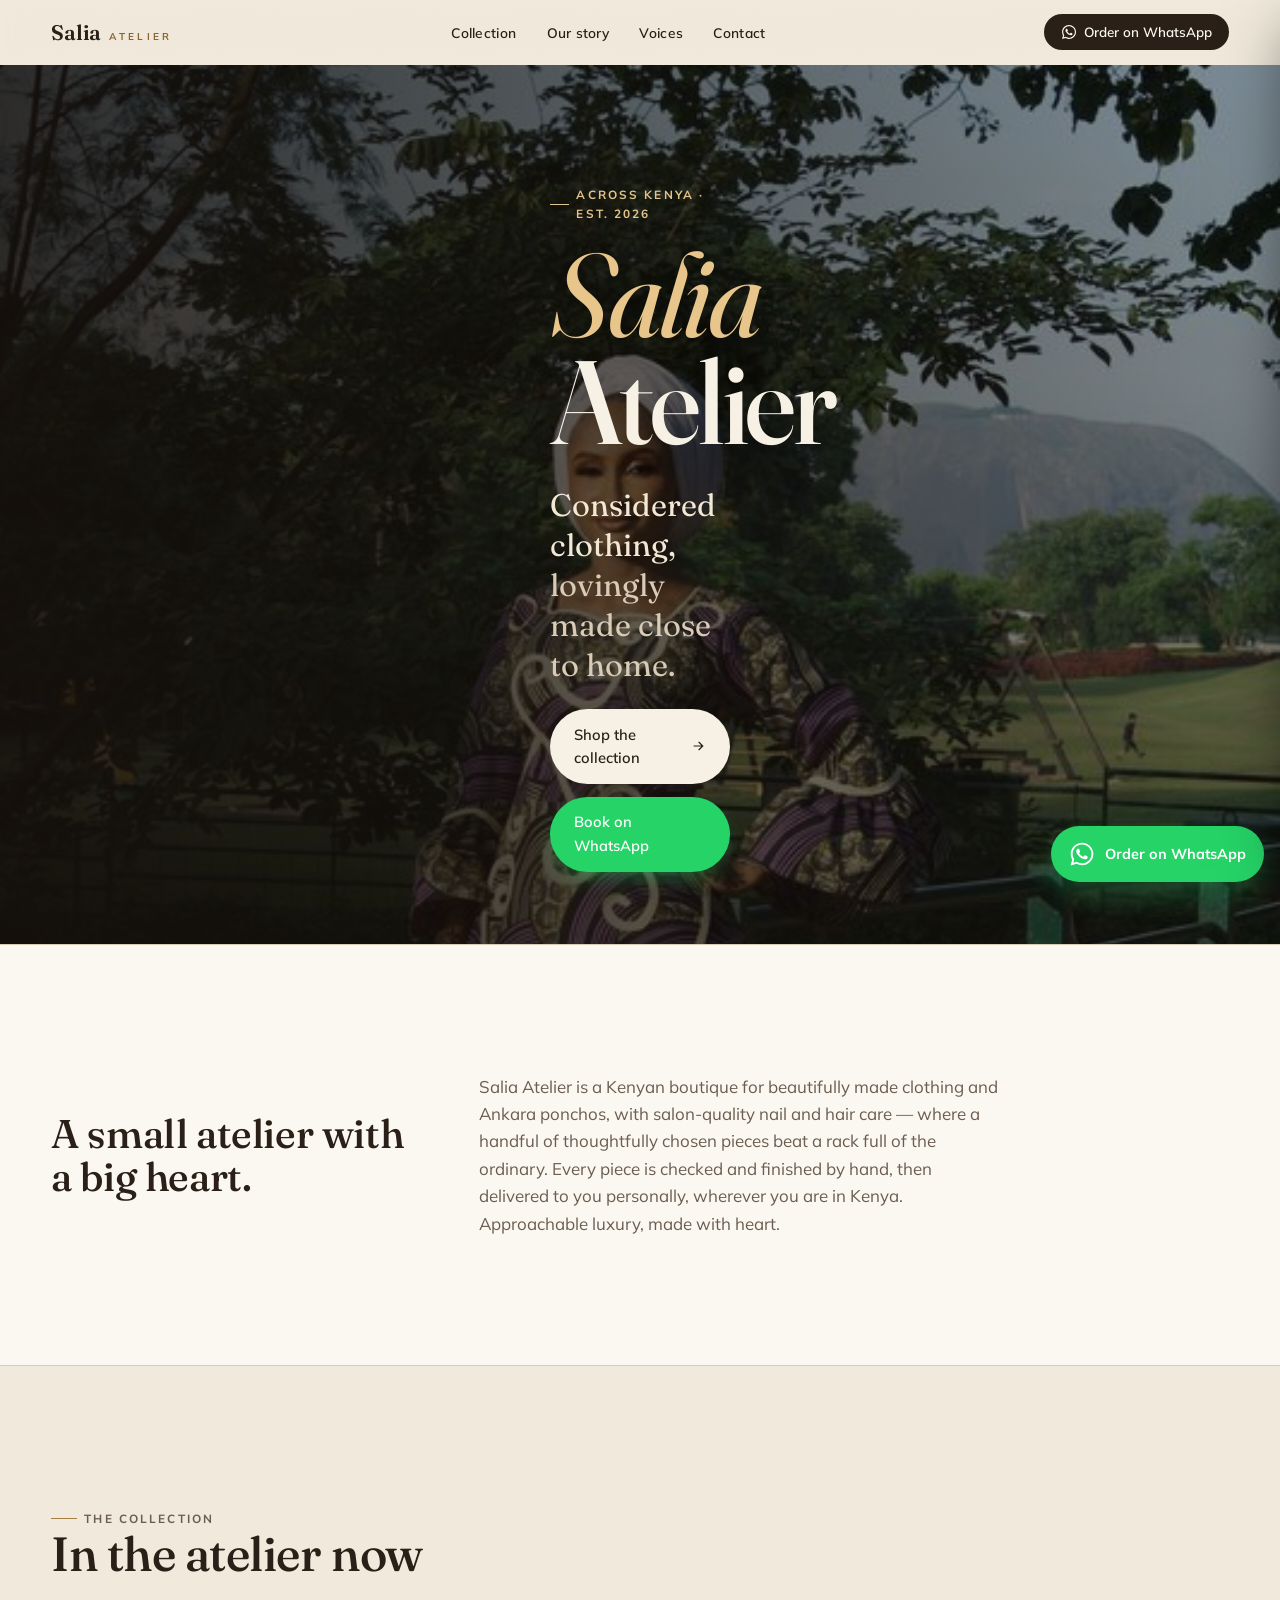
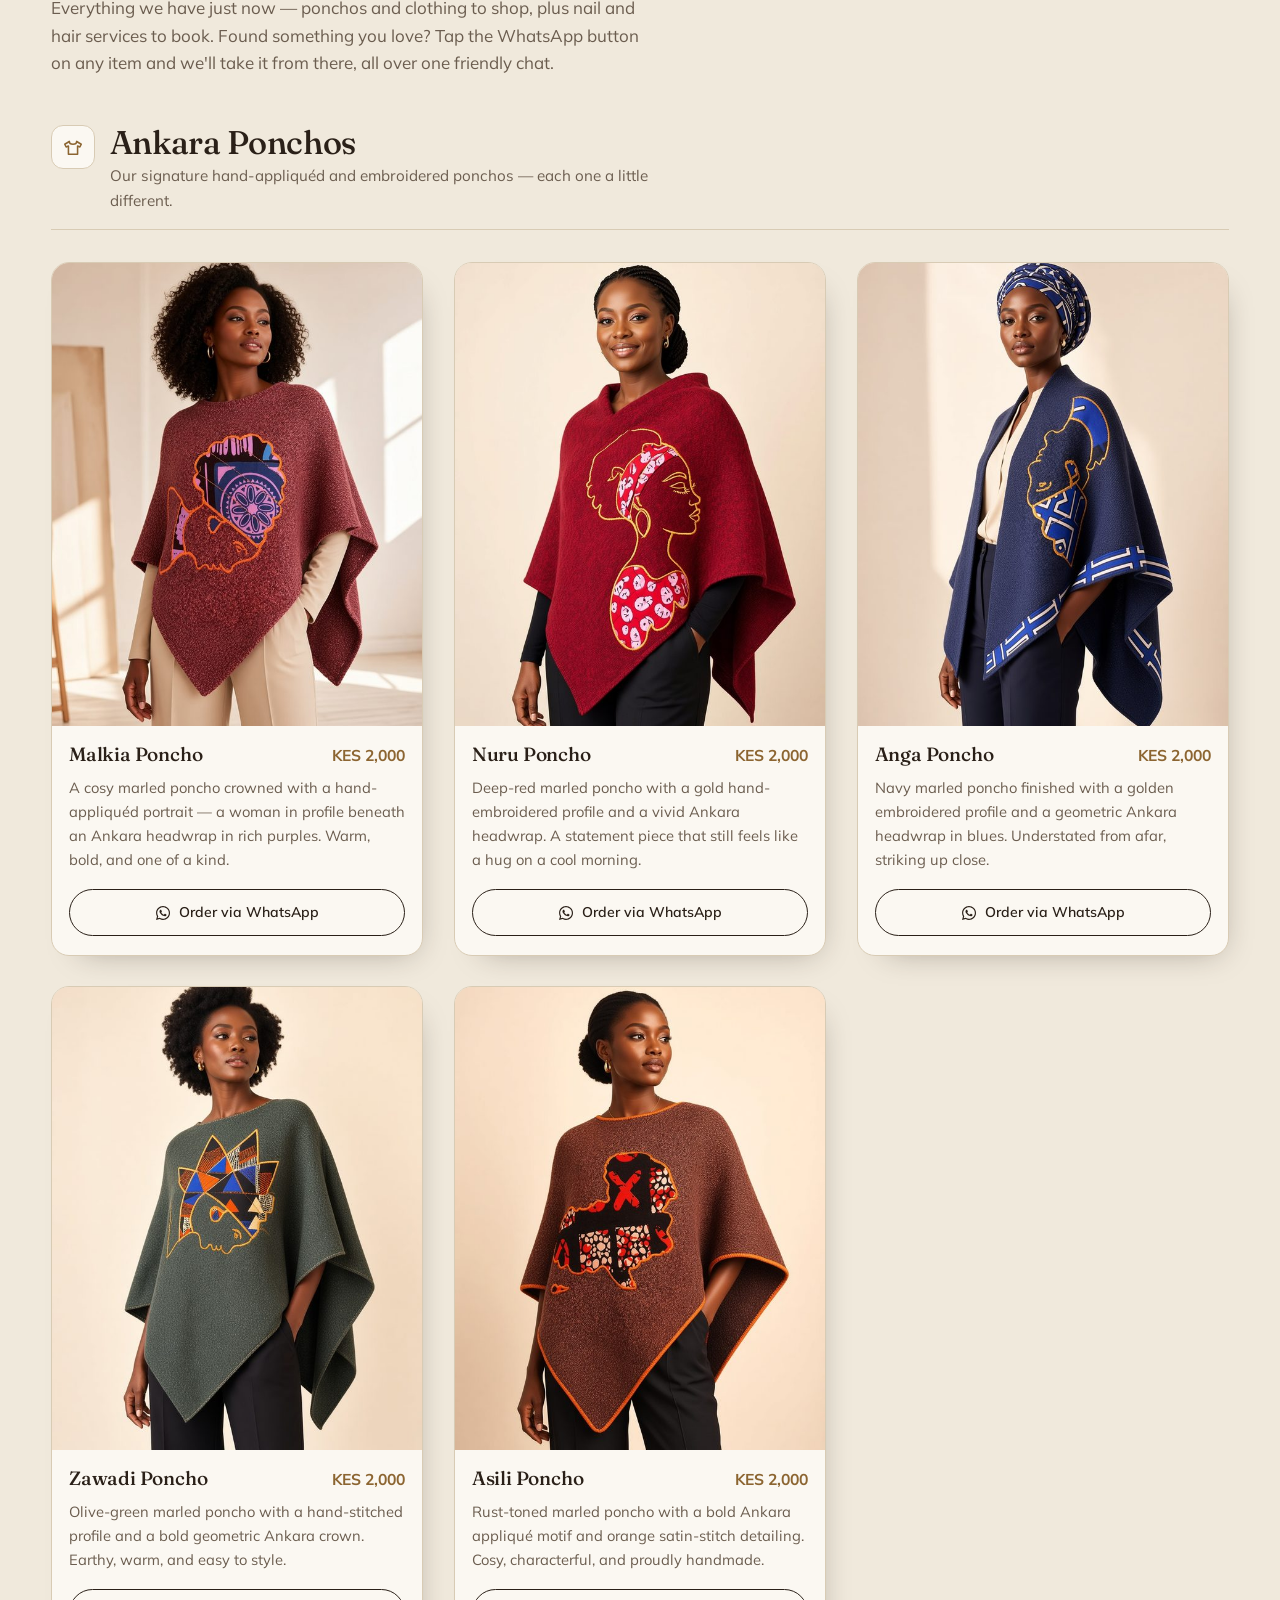
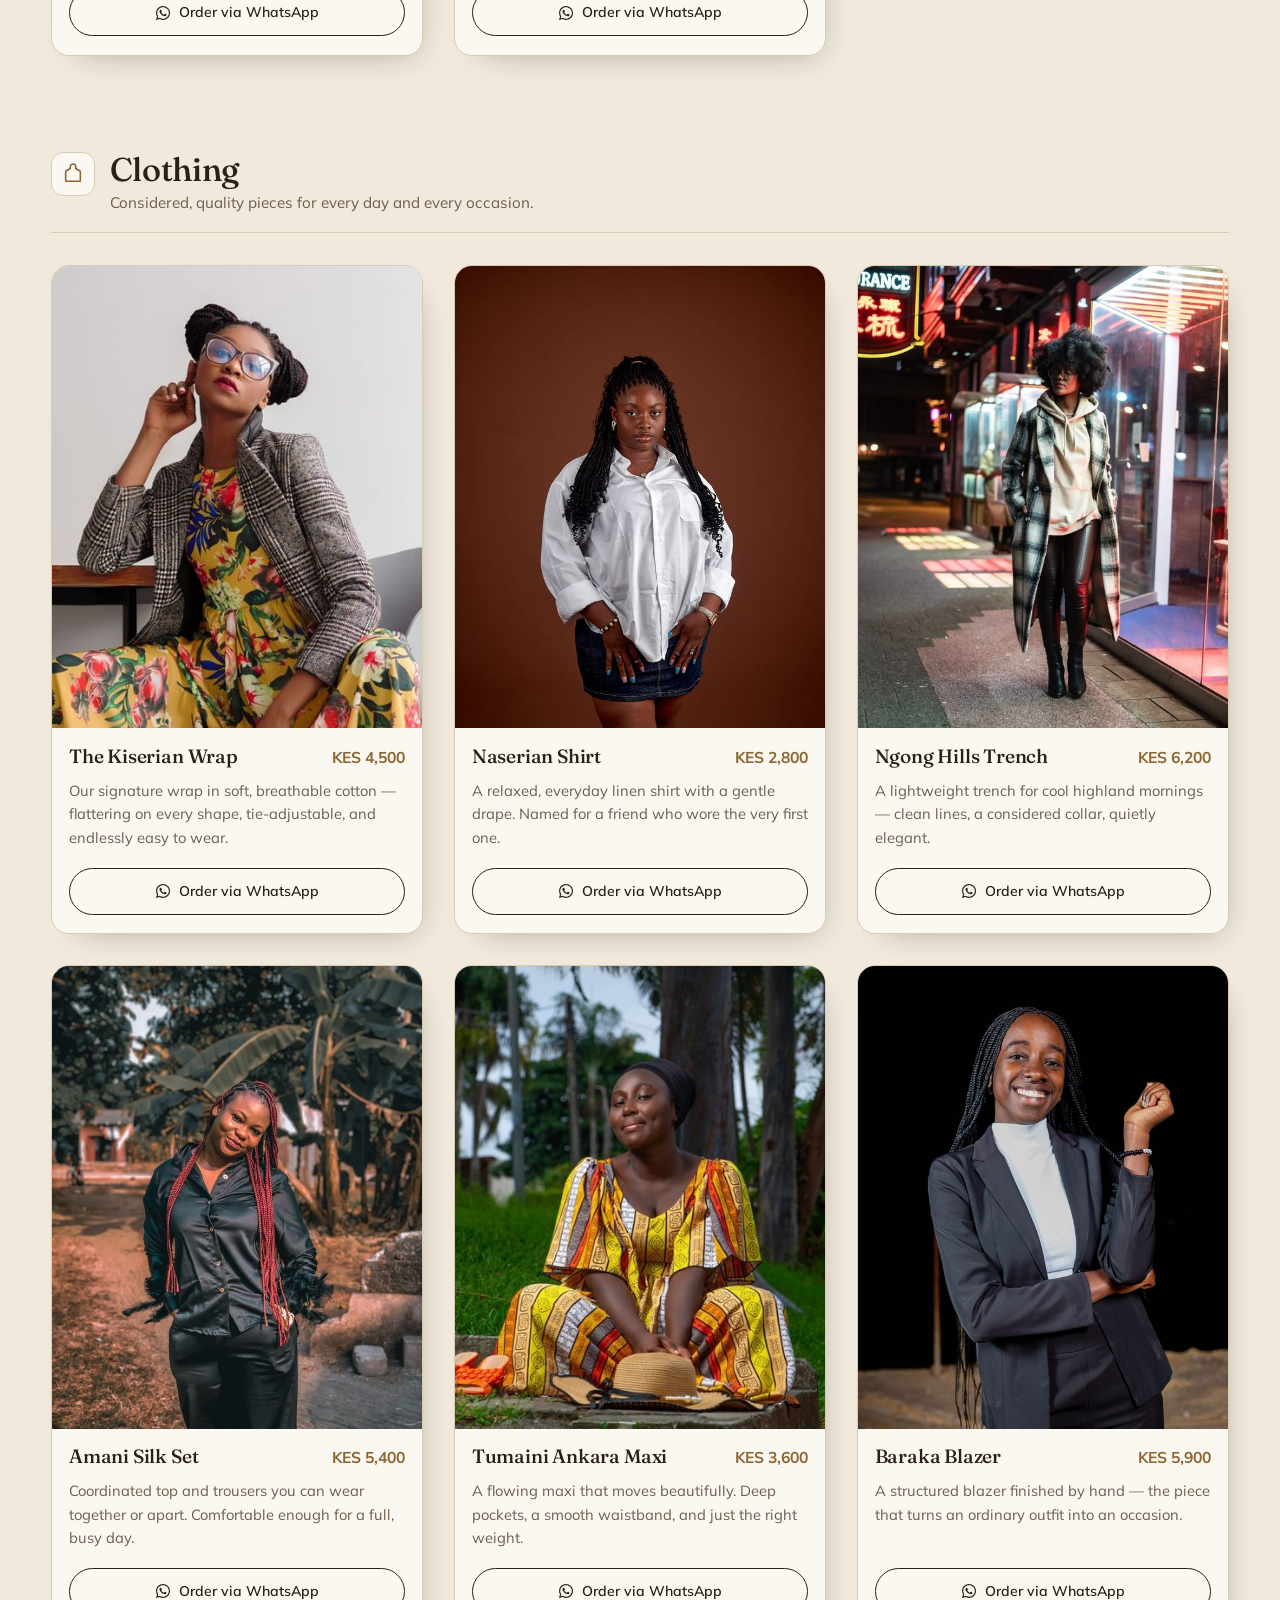
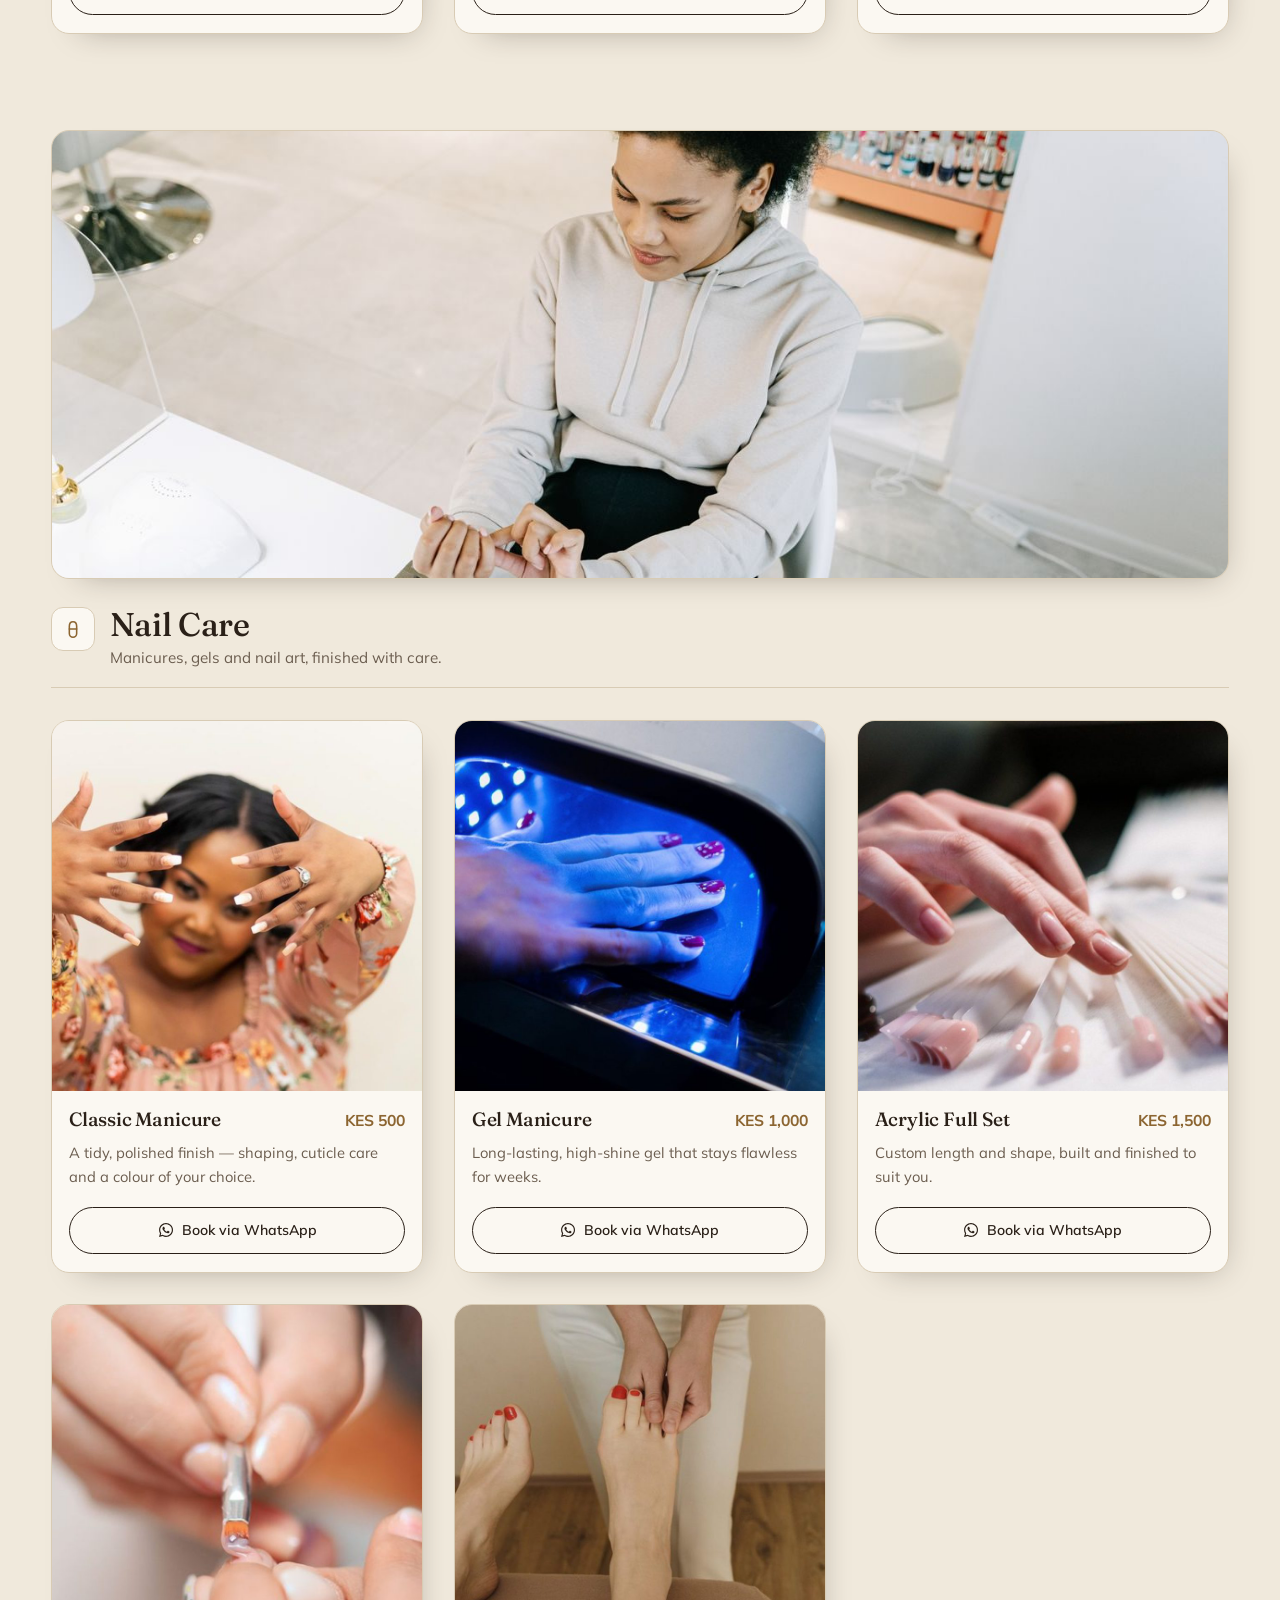
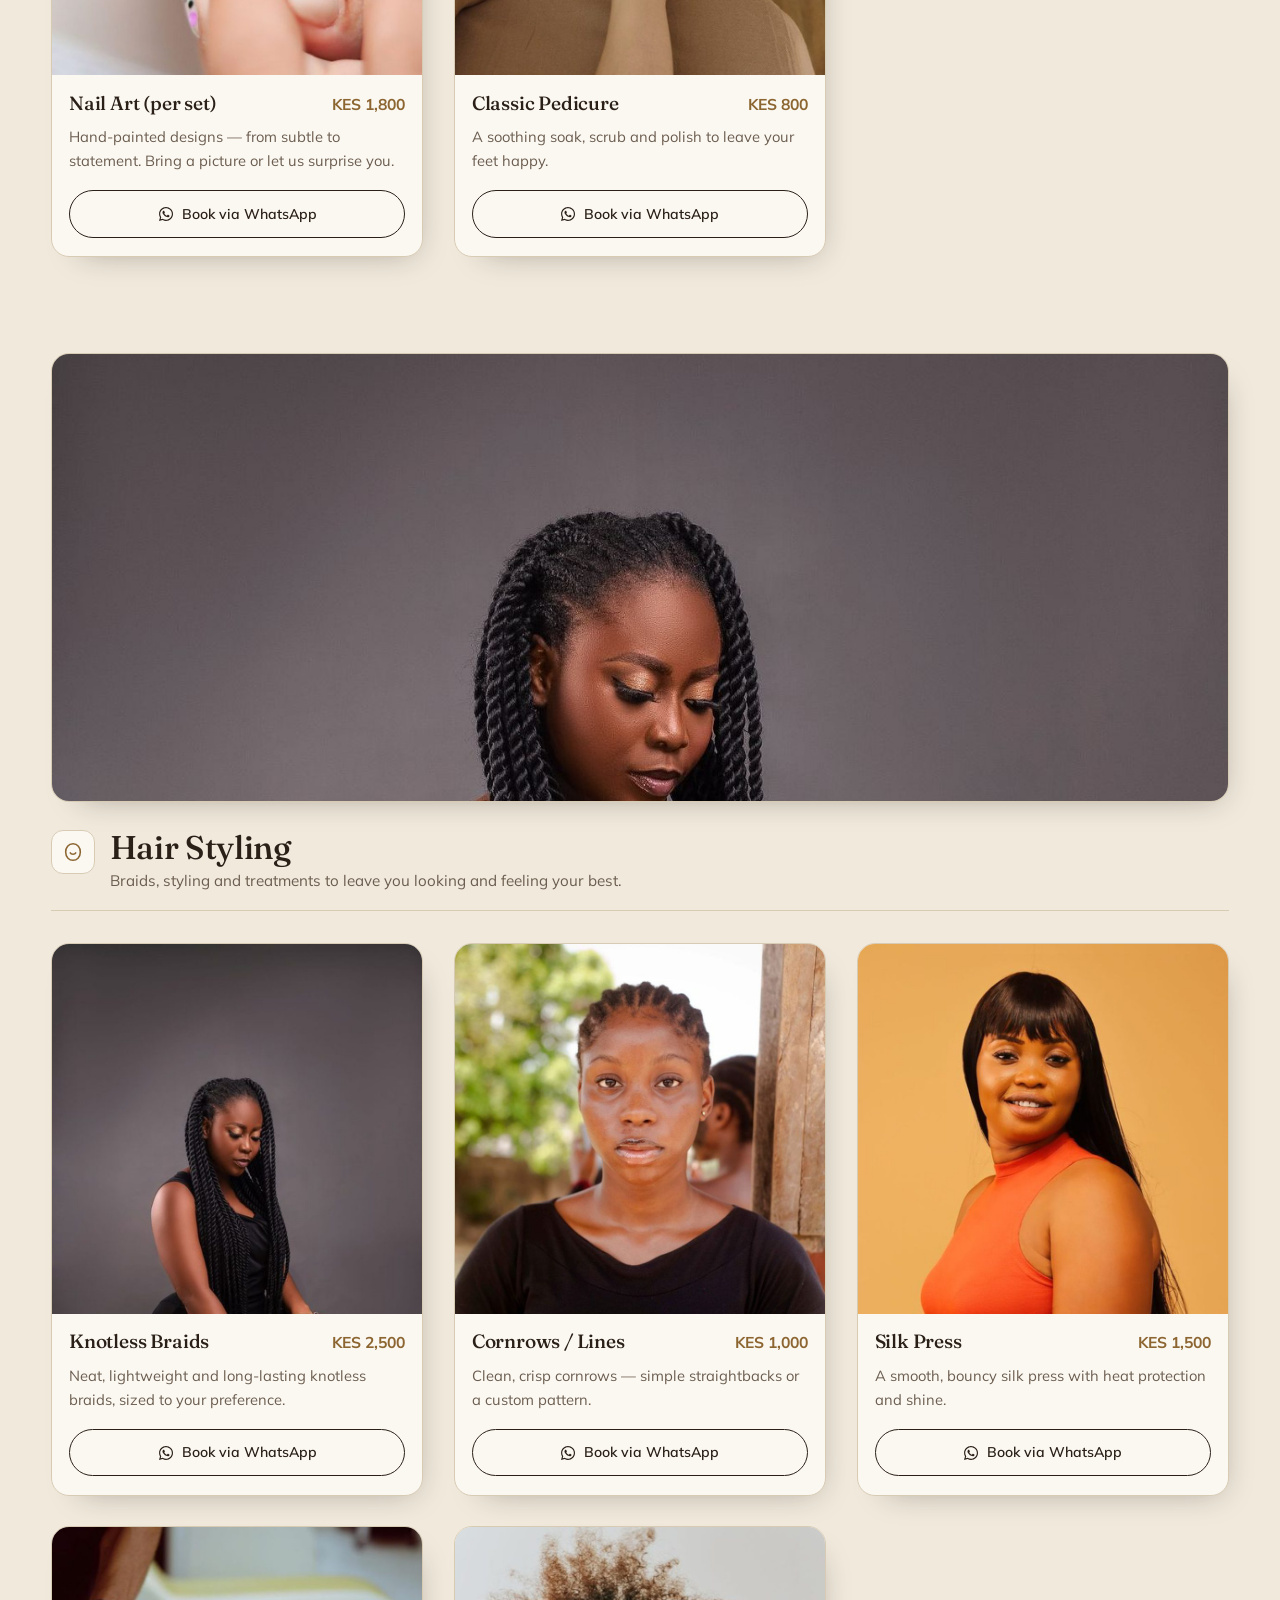
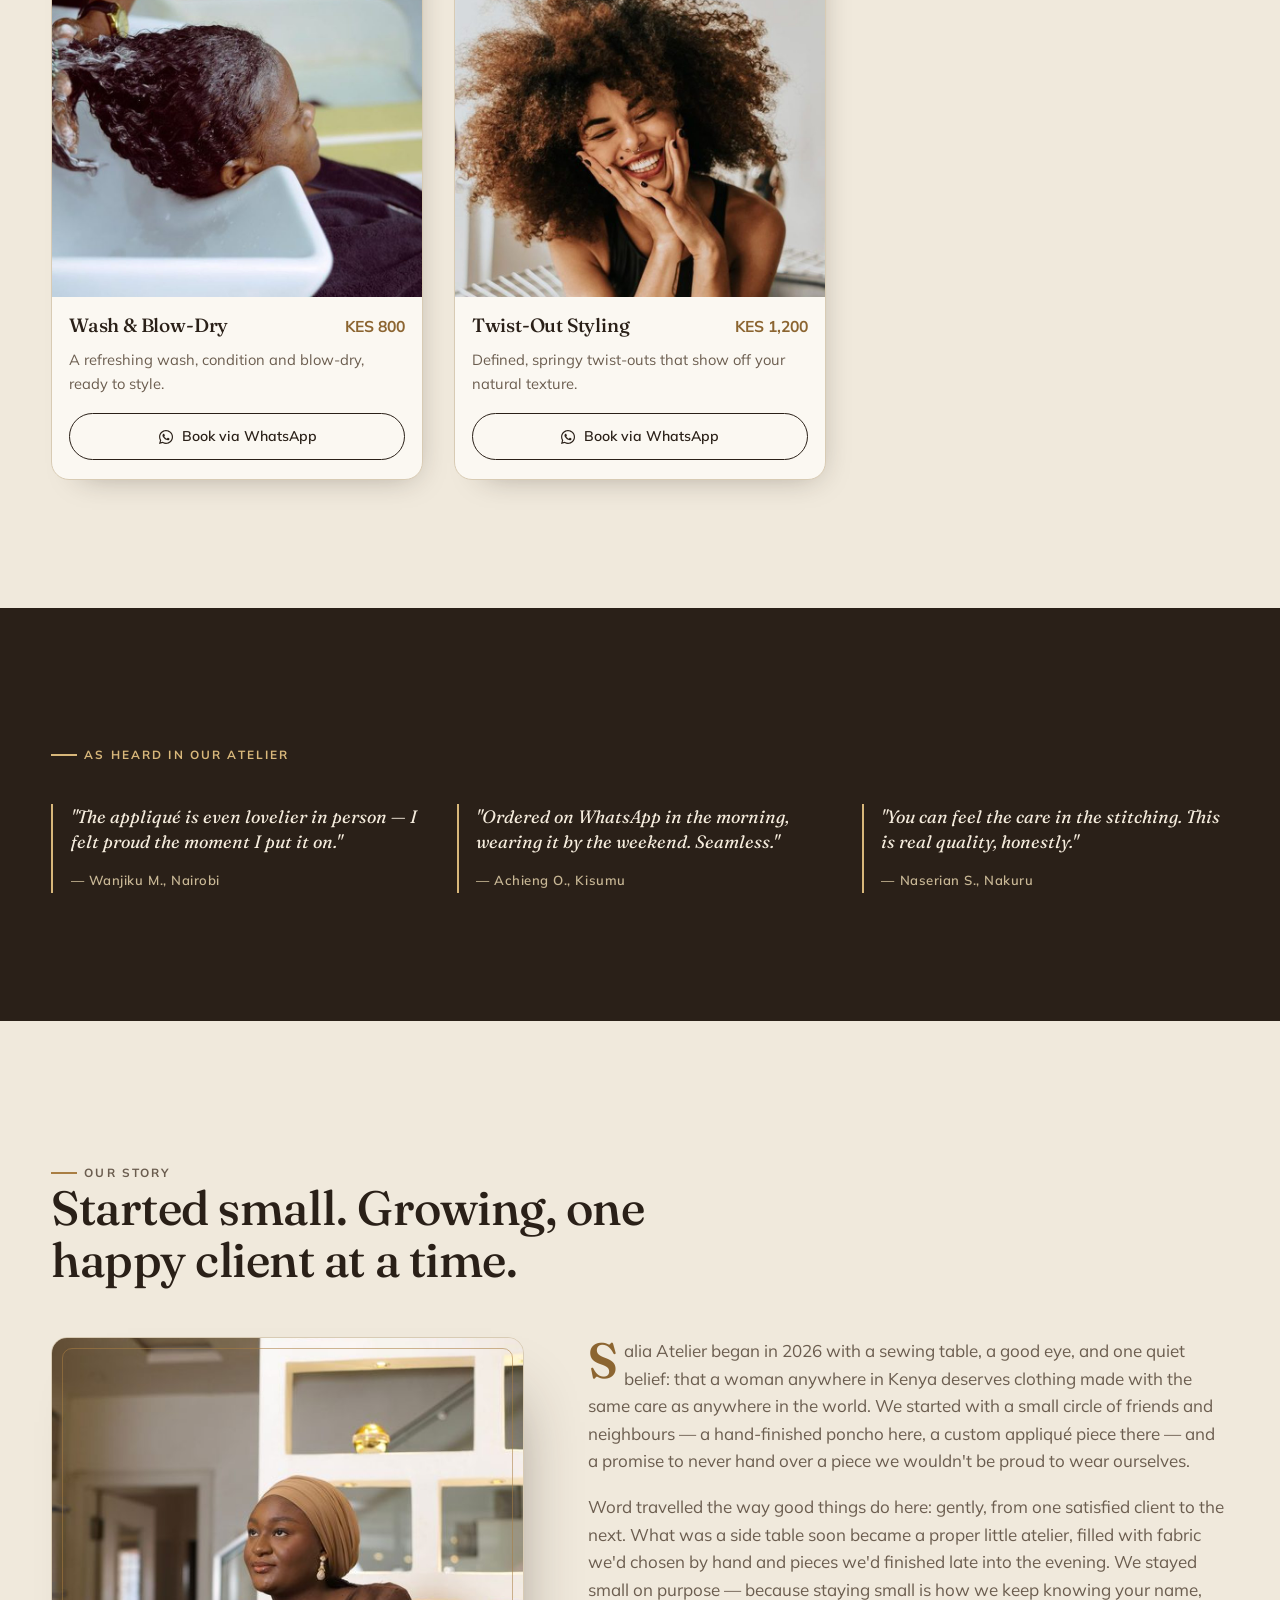
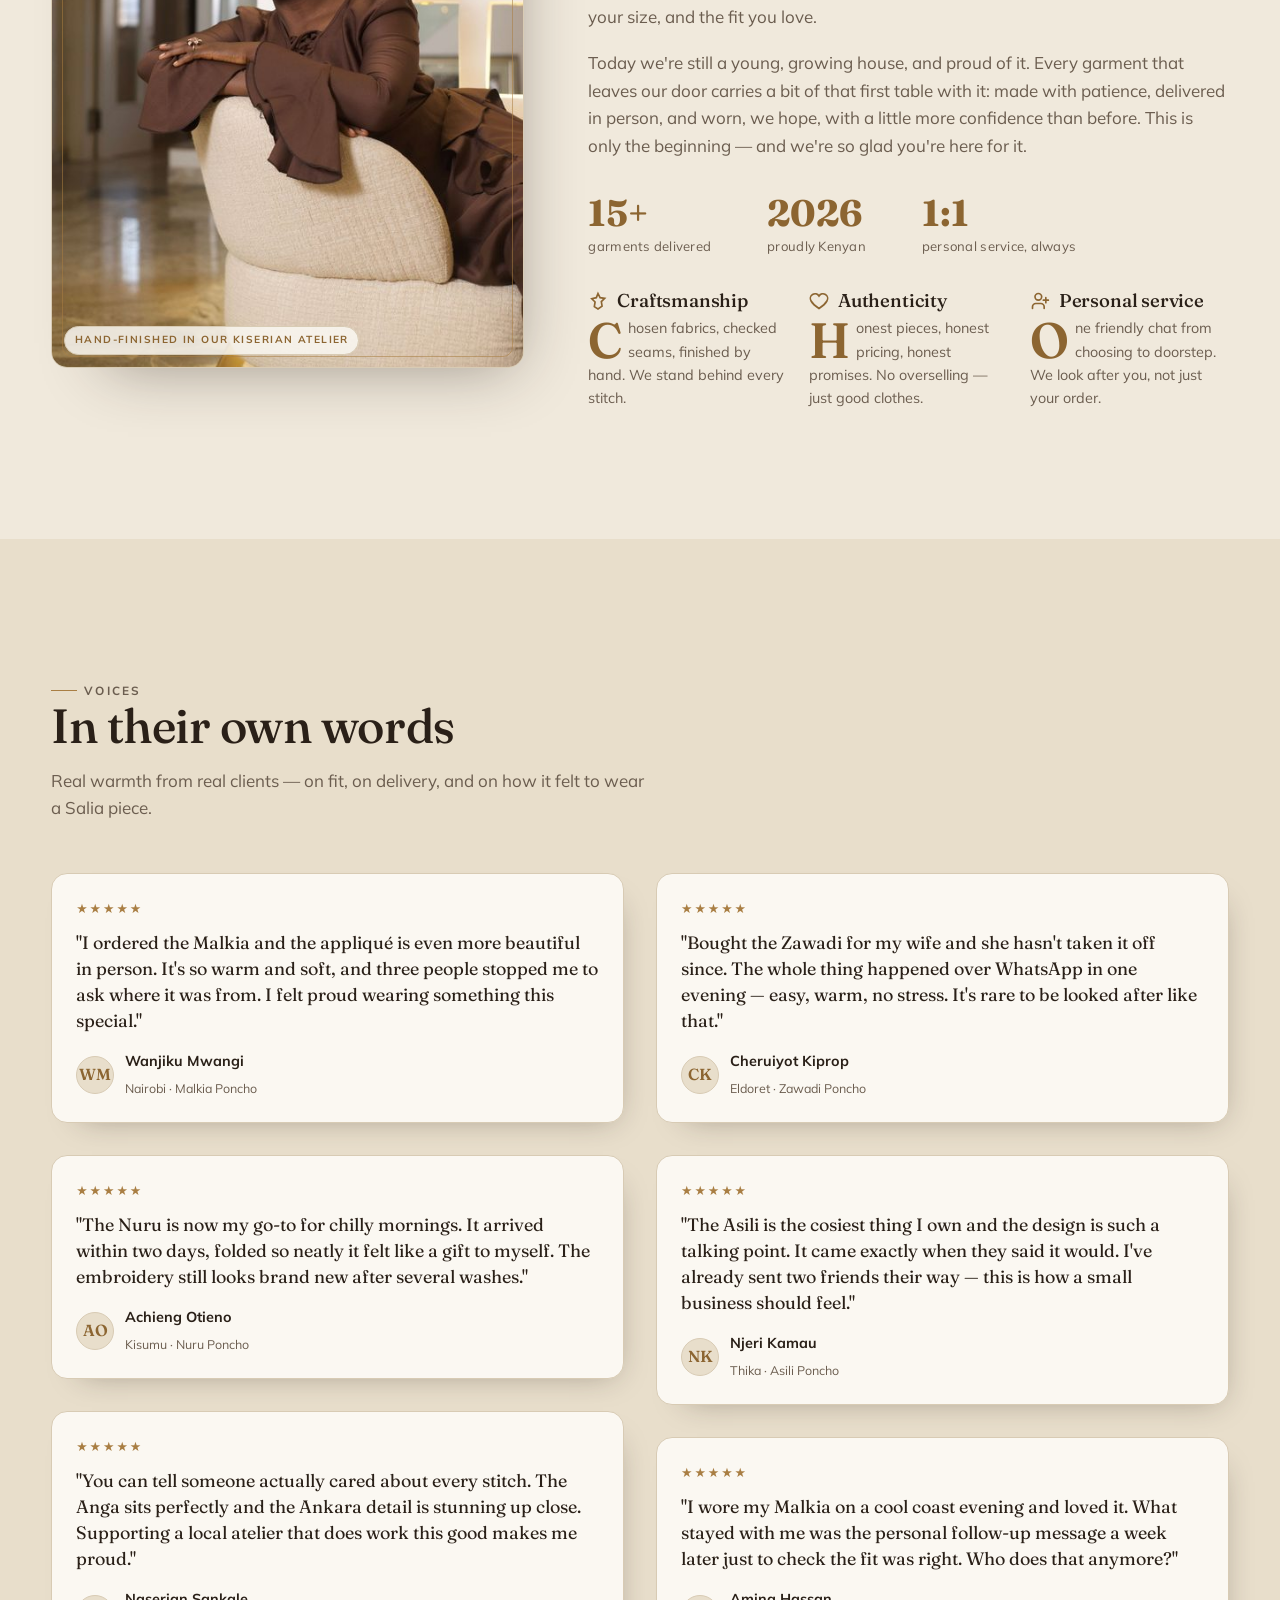
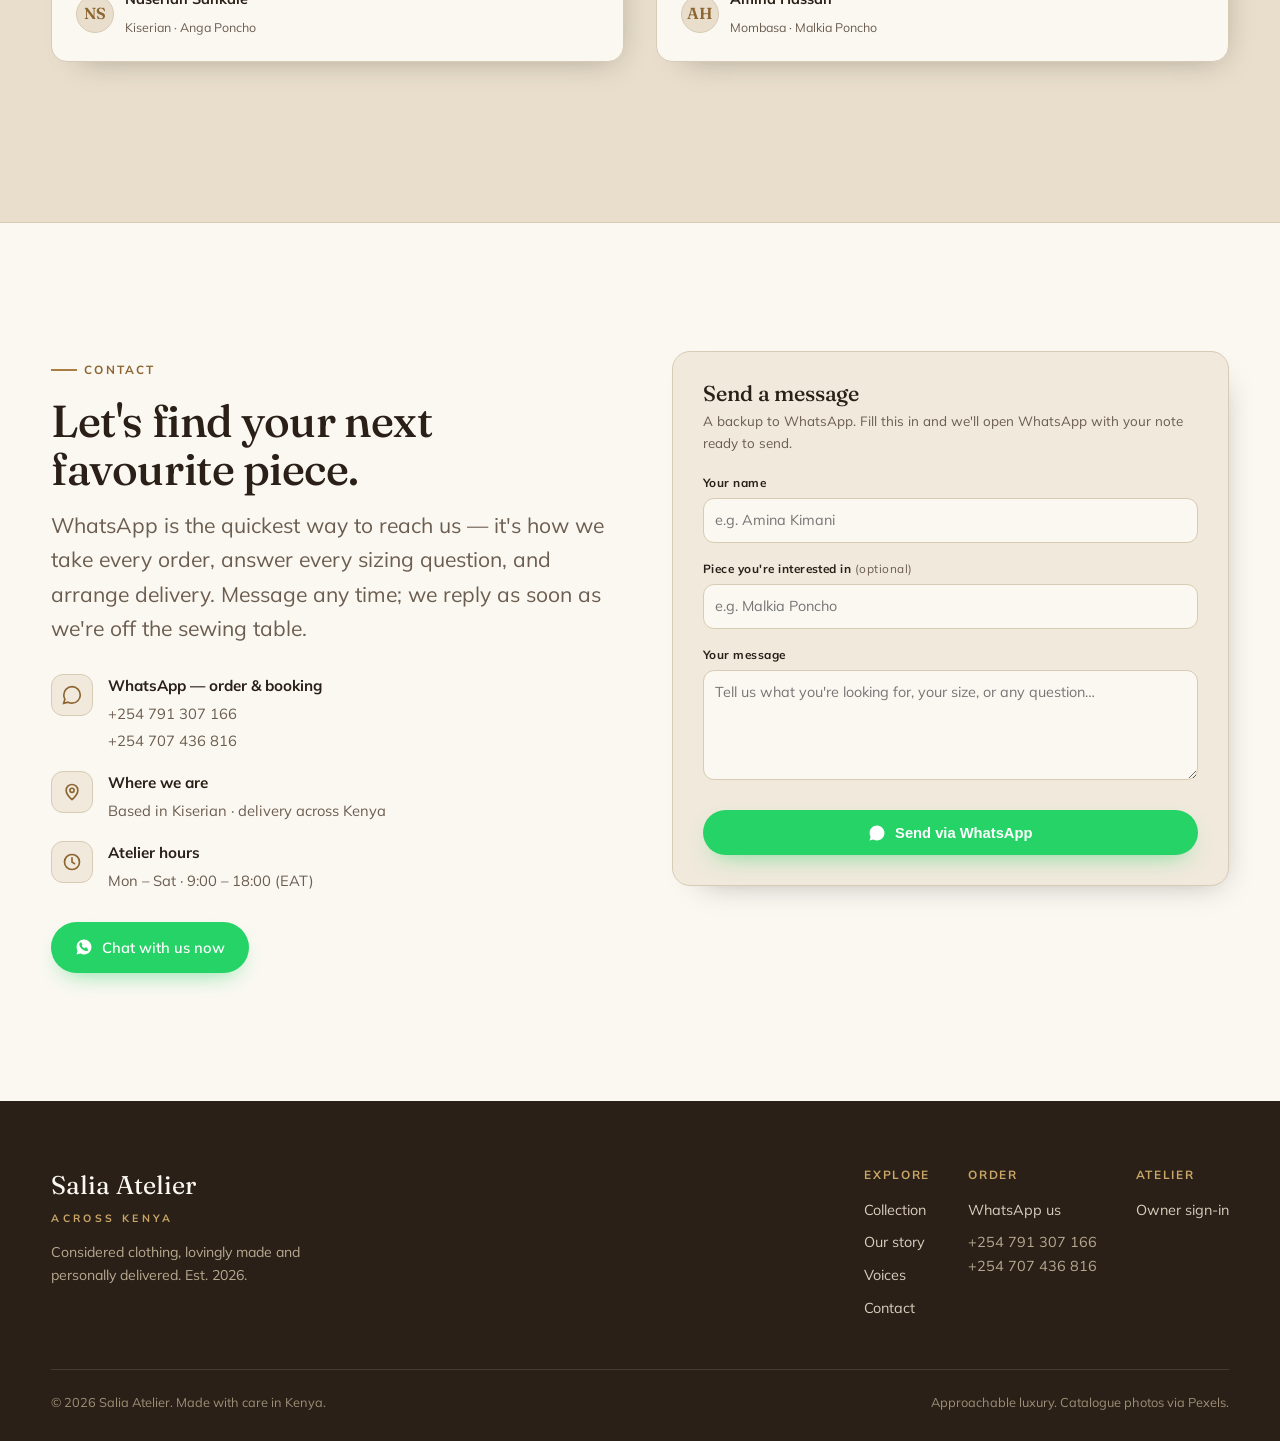
==== commit 7e57f6aa: "Show ponchos worn on the body and polish the live catalogue layout. Co-authored-by: Cursor <cursorag" ====
--- a/index.html
+++ b/index.html
@@ -55,7 +55,7 @@
   :focus-visible{ outline:2.5px solid var(--brass); outline-offset:3px; border-radius:3px; }
 
   .wrap{ width:min(1180px, 92vw); margin-inline:auto; }
-  .section{ padding: clamp(64px, 9vw, 118px) 0; }
+  .section{ padding: clamp(72px, 10vw, 128px) 0; }
   .eyebrow{
     font-family:"Mulish", sans-serif; font-weight:700; font-size:.74rem;
     letter-spacing:.18em; text-transform:uppercase; color:var(--brass-deep);
@@ -82,17 +82,22 @@
   .nav-links a{ text-decoration:none; font-size:.86rem; font-weight:600; color:var(--ink); letter-spacing:.02em; position:relative; padding:.3rem 0; }
   .nav-links a::after{ content:""; position:absolute; left:0; right:100%; bottom:-2px; height:1.5px; background:var(--brass); transition:right .28s ease; }
   .nav-links a:hover::after, .nav-links a:focus-visible::after{ right:0; }
+  .nav-actions{ display:flex; align-items:center; gap:.55rem; flex:none; }
   .nav-wa{
-    display:inline-flex; align-items:center; gap:.5rem; text-decoration:none;
+    display:inline-flex; align-items:center; justify-content:center; gap:.45rem; text-decoration:none;
     background:var(--ink); color:var(--cream); font-weight:600; font-size:.84rem;
     padding:.62rem 1.05rem; border-radius:999px; transition:transform .2s ease, background .2s ease;
-  }
-  .nav-wa:hover{ background:var(--brass-deep); transform:translateY(-1px); }
+    line-height:1; white-space:nowrap;
+  }
+  .nav-wa svg{ width:16px; height:16px; flex:none; display:block; fill:currentColor; }
+  .nav-wa:hover{ background:var(--brass-deep); transform:translateY(-1px); color:var(--cream); }
   .nav-toggle{ display:none; background:none; border:1px solid var(--line); border-radius:10px; width:44px; height:40px; cursor:pointer; align-items:center; justify-content:center; }
   .nav-toggle svg{ width:20px; height:20px; stroke:var(--ink); }
   @media (max-width:860px){
     .nav-links{ display:none; }
     .nav-toggle{ display:inline-flex; }
+    .nav-wa .nav-wa-txt{ display:none; }
+    .nav-wa{ width:42px; height:42px; padding:0; }
     .nav.open .nav-links{
       display:flex; position:absolute; left:0; right:0; top:100%; flex-direction:column; align-items:flex-start;
       gap:0; padding:.5rem 4vw 1.1rem; background:var(--paper); border-bottom:1px solid var(--line);
@@ -103,28 +108,55 @@
   }
 
   /* ---------- hero ---------- */
-  .hero{ padding: clamp(40px,7vw,86px) 0 clamp(56px,8vw,96px); }
-  .hero-grid{ display:grid; grid-template-columns: 1.05fr .95fr; gap:clamp(28px,4vw,68px); align-items:center; }
-  @media (max-width:900px){ .hero-grid{ grid-template-columns:1fr; } }
+  .hero{
+    position:relative; isolation:isolate;
+    min-height:min(92vh, 820px);
+    display:flex; align-items:flex-end;
+    padding: clamp(72px, 12vw, 120px) 0 clamp(48px, 7vw, 72px);
+    color:#F7F0E4;
+  }
+  .hero-media{ position:absolute; inset:0; z-index:-1; overflow:hidden; background:#1A140F; }
+  .hero-media img{ width:100%; height:100%; object-fit:cover; object-position:center 22%; display:block; }
+  .hero-shade{
+    position:absolute; inset:0;
+    background:
+      linear-gradient(90deg, rgba(22,16,12,.82) 0%, rgba(22,16,12,.55) 42%, rgba(22,16,12,.18) 100%),
+      linear-gradient(180deg, rgba(22,16,12,.25) 0%, rgba(22,16,12,.45) 100%);
+  }
+  @media (max-width:800px){
+    .hero{ min-height:min(88vh, 720px); align-items:flex-end; }
+    .hero-shade{
+      background:
+        linear-gradient(180deg, rgba(22,16,12,.15) 0%, rgba(22,16,12,.55) 42%, rgba(22,16,12,.88) 100%);
+    }
+    .hero-media img{ object-position:center 18%; }
+  }
+  .hero-copy{ position:relative; z-index:1; max-width:18ch; }
+  .hero-copy .eyebrow{ color:#E4C48A; }
+  .hero-copy .eyebrow::before{ background:#E4C48A; }
   .hero-word{
-    font-size:clamp(3.6rem, 12vw, 8.2rem); font-weight:500; line-height:.92; letter-spacing:-.025em;
-    font-optical-sizing:auto;
-  }
-  .hero-word em{ font-style:italic; font-weight:400; color:var(--brass-deep); }
-  .hero-sub{ display:flex; align-items:center; gap:.9rem; margin:1.1rem 0 1.6rem; }
-  .hero-sub .line{ height:1.5px; width:clamp(38px,7vw,74px); background:var(--brass); }
-  .hero-sub span{ font-size:.82rem; letter-spacing:.26em; text-transform:uppercase; font-weight:700; color:var(--ink-soft); }
-  .hero-tag{ font-family:"Fraunces"; font-size:clamp(1.35rem,1rem + 2vw,2.05rem); line-height:1.24; font-weight:400; max-width:20ch; margin-bottom:1.5rem; }
-  .hero-tag .soft{ color:var(--ink-soft); }
+    font-size:clamp(3.4rem, 11vw, 7.4rem); font-weight:500; line-height:.9; letter-spacing:-.03em;
+    font-optical-sizing:auto; color:#F7F0E4; text-shadow:0 12px 40px rgba(0,0,0,.28);
+  }
+  .hero-word em{ font-style:italic; font-weight:400; color:#E8C58A; }
+  .hero-sub{ display:flex; align-items:center; gap:.9rem; margin:1.1rem 0 1.3rem; }
+  .hero-sub .line{ height:1.5px; width:clamp(38px,7vw,74px); background:#E4C48A; }
+  .hero-sub span{ font-size:.82rem; letter-spacing:.26em; text-transform:uppercase; font-weight:700; color:#E8DCC8; }
+  .hero-tag{ font-family:"Fraunces"; font-size:clamp(1.28rem,1rem + 1.8vw,1.95rem); line-height:1.28; font-weight:400; max-width:22ch; margin-bottom:1.5rem; color:#F3E8D6; }
+  .hero-tag .soft{ color:#D9CBB6; }
   .hero-cta{ display:flex; flex-wrap:wrap; gap:.8rem; margin-top:.4rem; }
+  .hero .btn-primary{ background:#F7F0E4; color:#2A2018; }
+  .hero .btn-primary:hover{ background:#E8C58A; color:#2A2018; }
+  .hero .btn-ghost{ color:#F7F0E4; border-color:rgba(247,240,228,.7); }
+  .hero .btn-ghost:hover{ background:#F7F0E4; color:#2A2018; }
 
   .btn{ display:inline-flex; align-items:center; gap:.55rem; font-weight:600; font-size:.92rem; text-decoration:none; cursor:pointer; border:none; border-radius:999px; padding:.85rem 1.5rem; transition:transform .2s ease, background .2s ease, color .2s ease, box-shadow .2s ease; }
   .btn-primary{ background:var(--ink); color:var(--cream); box-shadow:var(--shadow-sm); }
   .btn-primary:hover{ background:var(--brass-deep); transform:translateY(-2px); }
   .btn-ghost{ background:transparent; color:var(--ink); border:1.5px solid var(--ink); }
   .btn-ghost:hover{ background:var(--ink); color:var(--cream); transform:translateY(-2px); }
-  .btn-wa{ background:#1f7a4d; color:#fff; }
-  .btn-wa:hover{ background:#1a6741; transform:translateY(-2px); }
+  .btn-wa{ background:#25D366; color:#fff; box-shadow:0 10px 24px -12px rgba(37,211,102,.7); }
+  .btn-wa:hover{ background:#1ebe5d; transform:translateY(-2px); }
   .btn svg{ width:18px; height:18px; }
 
   .hero-figure{ position:relative; }
@@ -175,35 +207,52 @@
 
   /* ---------- collection grid ---------- */
   .collection-top{ display:flex; align-items:flex-end; justify-content:space-between; gap:1rem; flex-wrap:wrap; margin-bottom:clamp(28px,4vw,48px); }
-  .grid{ display:grid; grid-template-columns:repeat(3, 1fr); gap:clamp(18px,2.4vw,34px); }
+  .grid{ display:grid; grid-template-columns:repeat(3, 1fr); gap:clamp(18px,2.4vw,34px); align-items:stretch; }
   @media (max-width:900px){ .grid{ grid-template-columns:repeat(2,1fr); } }
   @media (max-width:520px){ .grid{ grid-template-columns:1fr; gap:26px; } }
-  .card{ display:flex; flex-direction:column; }
-  .card-media{ position:relative; aspect-ratio:4/5; border-radius:14px; overflow:hidden; background:var(--paper-2); border:1px solid var(--line); }
-  .card-media img{ width:100%; height:100%; object-fit:cover; }
-  .card-media .placeholder{ position:absolute; inset:0; border-radius:14px; box-shadow:none; }
+  .card{
+    display:flex; flex-direction:column; height:100%;
+    background:var(--cream); border:1px solid var(--line); border-radius:18px;
+    overflow:hidden; box-shadow:var(--shadow-sm);
+    transition:transform .28s ease, box-shadow .28s ease;
+  }
+  .card:hover{ transform:translateY(-6px); box-shadow:var(--shadow); }
+  @media (prefers-reduced-motion: reduce){ .card:hover{ transform:none; } }
+  .card-media{ position:relative; aspect-ratio:4/5; overflow:hidden; background:var(--paper-2); }
+  .card-media img{ width:100%; height:100%; object-fit:cover; object-position:center 30%; display:block; transition:transform .45s ease; }
+  .card:hover .card-media img{ transform:scale(1.06); }
+  @media (prefers-reduced-motion: reduce){ .card:hover .card-media img{ transform:none; } }
+  .card-service .card-media{ aspect-ratio:1/1; }
+  .card-media .placeholder{ position:absolute; inset:0; border-radius:0; box-shadow:none; }
   .card-media .ph-art svg{ width:40%; opacity:.5; }
   .card-tag{ position:absolute; top:10px; left:10px; z-index:3; font-size:.6rem; letter-spacing:.14em; text-transform:uppercase; font-weight:700; color:var(--brass-deep); background:color-mix(in srgb,var(--cream) 85%, transparent); padding:.3rem .55rem; border-radius:999px; border:1px solid var(--line); }
-  .card-body{ padding:1rem .15rem 0; display:flex; flex-direction:column; flex:1; }
+  .card-body{ padding:1.05rem 1.05rem 1.15rem; display:flex; flex-direction:column; flex:1; }
   .card-row{ display:flex; justify-content:space-between; align-items:baseline; gap:.8rem; }
-  .card-name{ font-family:"Fraunces"; font-size:1.24rem; font-weight:500; }
+  .card-name{ font-family:"Fraunces"; font-size:1.2rem; font-weight:500; }
   .card-price{ font-weight:700; font-size:.98rem; white-space:nowrap; color:var(--brass-deep); }
   .card-desc{ color:var(--ink-soft); font-size:.92rem; margin:.5rem 0 1.1rem; flex:1; }
   .card-order{
-    display:inline-flex; align-items:center; justify-content:center; gap:.5rem;
+    display:inline-flex; align-items:center; justify-content:center; gap:.5rem; width:100%;
     text-decoration:none; font-weight:600; font-size:.88rem; color:var(--ink);
-    border:1.5px solid var(--ink); border-radius:999px; padding:.6rem 1rem; transition:all .2s ease;
-  }
-  .card-order:hover{ background:#1f7a4d; border-color:#1f7a4d; color:#fff; }
-  .card-order svg{ width:16px; height:16px; }
+    border:1.5px solid var(--ink); border-radius:999px; padding:.7rem 1rem; transition:all .2s ease; margin-top:auto;
+  }
+  .card-order:hover{ background:#25D366; border-color:#25D366; color:#fff; }
+  .card-order svg{ width:16px; height:16px; flex:none; fill:currentColor; }
   .empty-note{ grid-column:1/-1; text-align:center; color:var(--ink-soft); padding:40px 0; }
-  .cat-block{ margin-bottom:clamp(38px,5vw,60px); }
+  .cat-block{ margin-bottom:clamp(56px,8vw,96px); }
   .cat-block:last-child{ margin-bottom:0; }
-  .cat-head{ display:flex; align-items:center; gap:.9rem; margin-bottom:clamp(18px,2.4vw,28px); padding-bottom:.9rem; border-bottom:1px solid var(--line); }
+  .cat-banner{
+    position:relative; aspect-ratio:21/8; border-radius:18px; overflow:hidden;
+    margin-bottom:clamp(18px,2.4vw,28px); border:1px solid var(--line); box-shadow:var(--shadow-sm);
+    background:var(--paper-2);
+  }
+  .cat-banner img{ width:100%; height:100%; object-fit:cover; object-position:center 35%; display:block; }
+  @media (max-width:700px){ .cat-banner{ aspect-ratio:16/9; } }
+  .cat-head{ display:flex; align-items:flex-start; gap:.9rem; margin-bottom:clamp(20px,2.8vw,32px); padding-bottom:1rem; border-bottom:1px solid var(--line); }
   .cat-head .cat-ic{ width:44px; height:44px; flex:none; border-radius:12px; background:var(--cream); border:1px solid var(--line); display:flex; align-items:center; justify-content:center; }
   .cat-head .cat-ic svg{ width:22px; height:22px; }
-  .cat-head h3{ font-family:"Fraunces"; font-size:clamp(1.3rem,1rem + 1.4vw,1.8rem); font-weight:500; }
-  .cat-head p{ margin:.15rem 0 0; color:var(--ink-soft); font-size:.9rem; max-width:60ch; }
+  .cat-head h3{ font-family:"Fraunces"; font-size:clamp(1.45rem,1rem + 1.8vw,2.05rem); font-weight:500; }
+  .cat-head p{ margin:.25rem 0 0; color:var(--ink-soft); font-size:.95rem; max-width:62ch; }
   .field select{ width:100%; font:inherit; font-size:.9rem; color:var(--ink); background:var(--cream); border:1.5px solid var(--line); border-radius:11px; padding:.6rem .7rem; }
   .field select:focus{ outline:none; border-color:var(--brass); box-shadow:0 0 0 3px color-mix(in srgb,var(--brass) 22%, transparent); }
 
@@ -285,15 +334,23 @@
 
   /* ---------- floating whatsapp ---------- */
   .fab{
-    position:fixed; z-index:60; right:16px; bottom:calc(16px + env(safe-area-inset-bottom,0px));
-    display:inline-flex; align-items:center; gap:.6rem; background:#1f7a4d; color:#fff; text-decoration:none;
-    padding:.85rem 1.15rem; border-radius:999px; font-weight:600; font-size:.9rem;
-    box-shadow:0 14px 30px -12px rgba(31,122,77,.7); transition:transform .2s ease, background .2s ease;
-  }
-  .fab:hover{ transform:translateY(-2px); background:#1a6741; }
-  .fab svg{ width:22px; height:22px; }
-  .fab .fab-txt{ }
-  @media (max-width:520px){ .fab .fab-txt{ display:none; } .fab{ padding:.9rem; } }
+    position:fixed; z-index:70;
+    right:max(16px, env(safe-area-inset-right, 0px));
+    bottom:calc(18px + env(safe-area-inset-bottom, 0px));
+    display:inline-flex; align-items:center; justify-content:center; gap:.65rem;
+    background:#25D366; color:#fff !important; text-decoration:none;
+    padding:14px 18px; min-height:56px; border-radius:999px; font-weight:700; font-size:.9rem; line-height:1;
+    box-shadow:0 12px 28px rgba(18, 140, 70, .4);
+    transition:transform .2s ease, background .2s ease, box-shadow .2s ease;
+    isolation:isolate; color-scheme:light; -webkit-tap-highlight-color:transparent;
+  }
+  .fab:hover{ transform:translateY(-2px); background:#1ebe5d; box-shadow:0 16px 32px rgba(18, 140, 70, .48); color:#fff; }
+  .fab svg{ width:26px; height:26px; flex:none; display:block; fill:#fff; overflow:visible; }
+  .fab .fab-txt{ color:#fff; white-space:nowrap; }
+  @media (max-width:520px){
+    .fab .fab-txt{ display:none; }
+    .fab{ width:58px; height:58px; min-height:58px; padding:0; }
+  }
 
   /* ---------- admin drawer ---------- */
   .overlay{ position:fixed; inset:0; z-index:80; background:rgba(30,22,16,.5); backdrop-filter:blur(2px); opacity:0; visibility:hidden; transition:opacity .25s ease, visibility .25s ease; }
@@ -387,14 +444,17 @@
         <li><a href="#story">Our story</a></li>
         <li><a href="#voices">Voices</a></li>
         <li><a href="#contact">Contact</a></li>
-        <li><a class="nav-wa" href="https://wa.me/254791307166" target="_blank" rel="noopener">
-          <svg viewBox="0 0 24 24" fill="currentColor" aria-hidden="true"><path d="M12.04 2C6.58 2 2.13 6.45 2.13 11.91c0 1.75.46 3.45 1.32 4.95L2 22l5.25-1.38a9.9 9.9 0 0 0 4.79 1.22h.01c5.46 0 9.9-4.45 9.9-9.91 0-2.65-1.03-5.14-2.9-7.01A9.82 9.82 0 0 0 12.04 2Zm5.8 14.06c-.24.68-1.42 1.32-1.95 1.36-.5.05-1.13.27-3.68-.77-3.1-1.28-5.08-4.44-5.24-4.65-.15-.2-1.25-1.66-1.25-3.17 0-1.51.79-2.25 1.07-2.56.27-.3.6-.38.8-.38l.57.01c.18.01.43-.07.67.51.24.58.83 2.02.9 2.17.07.15.12.32.02.51-.44.9-.9.86-.54 1.48.98 1.68 1.96 2.26 3.45 3.01.25.13.4.11.55-.06.15-.18.63-.74.8-1 .16-.24.33-.2.55-.12.22.08 1.42.67 1.66.79.24.12.4.18.46.28.06.11.06.63-.18 1.31Z"/></svg>
-          Order on WhatsApp</a></li>
       </ul>
     </nav>
-    <button class="nav-toggle" id="navToggle" aria-label="Menu" aria-expanded="false">
+    <div class="nav-actions">
+      <a class="nav-wa" href="https://wa.me/254791307166" target="_blank" rel="noopener" aria-label="Order on WhatsApp">
+        <svg viewBox="0 0 448 512" aria-hidden="true"><path d="M380.9 97.1C339 55.1 283.2 32 223.9 32c-122.4 0-222 99.6-222 222 0 39.1 10.2 77.3 29.6 111L0 480l117.7-30.9c32.4 17.7 68.9 27 106.1 27h.1c122.3 0 224.1-99.6 224.1-222 0-59.3-25.2-115-67.1-157zm-157 341.6c-33.2 0-65.7-8.9-94-25.7l-6.7-4-69.8 18.3L72 359.2l-4.4-7c-18.5-29.4-28.2-63.3-28.2-98.2 0-101.7 82.8-184.5 184.6-184.5 49.3 0 95.6 19.2 130.4 54.1 34.8 34.9 56.2 81.2 56.1 130.5 0 101.8-84.9 184.6-186.6 184.6zm101.2-138.2c-5.5-2.8-32.8-16.2-37.9-18-5.1-1.9-8.8-2.8-12.5 2.8-3.7 5.6-14.3 18-17.6 21.8-3.2 3.7-6.5 4.2-12 1.4-32.6-16.3-54-29.1-75.5-66-5.7-9.8 5.7-9.1 16.3-30.3 1.8-3.7.9-6.9-.5-9.7-1.4-2.8-12.5-30.1-17.1-41.2-4.5-10.8-9.1-9.3-12.5-9.5-3.2-.2-6.9-.2-10.6-.2-3.7 0-9.7 1.4-14.8 6.9-5.1 5.6-19.4 19-19.4 46.3 0 27.3 19.9 53.7 22.6 57.4 2.8 3.7 39.1 59.7 94.8 83.8 35.2 15.2 49 16.5 66.6 13.9 10.7-1.6 32.8-13.4 37.4-26.4 4.6-13 4.6-24.1 3.2-26.4-1.3-2.5-5-3.9-10.5-6.6z"/></svg>
+        <span class="nav-wa-txt">Order on WhatsApp</span>
+      </a>
+      <button class="nav-toggle" id="navToggle" aria-label="Menu" aria-expanded="false">
       <svg viewBox="0 0 24 24" fill="none" stroke-width="2" stroke-linecap="round"><line x1="4" y1="7" x2="20" y2="7"/><line x1="4" y1="12" x2="20" y2="12"/><line x1="4" y1="17" x2="20" y2="17"/></svg>
     </button>
+    </div>
   </div>
 </header>
 
@@ -402,25 +462,18 @@
 
   <!-- ============ HERO ============ -->
   <section class="hero">
-    <div class="wrap hero-grid">
-      <div>
-        <h1 class="hero-word reveal r1"><em>Salia</em><br>Atelier</h1>
-        <div class="hero-sub reveal r2"><span class="line"></span><span>Across Kenya · Est. 2026</span></div>
-        <p class="hero-tag reveal r2">Considered clothing, <span class="soft">lovingly made close to home.</span></p>
-        <div class="hero-cta reveal r3">
-          <a class="btn btn-primary" href="#collection">Explore the collection
-            <svg viewBox="0 0 24 24" fill="none" stroke="currentColor" stroke-width="2" stroke-linecap="round"><path d="M5 12h14M13 6l6 6-6 6"/></svg></a>
-          <a class="btn btn-ghost" href="#story">Our story</a>
-        </div>
-      </div>
-      <div class="hero-figure reveal r4">
-        <div class="photo-frame hero-frame">
-          <img id="heroPhoto" class="illus" alt="Woman in a purple and white Ankara dress and gele" loading="eager">
-        </div>
-        <div class="hero-badge">
-          <b>15+</b>
-          <span>garments lovingly delivered to happy clients</span>
-        </div>
+    <div class="hero-media">
+      <img id="heroPhoto" alt="Woman in a purple and white Ankara dress and gele" loading="eager">
+      <div class="hero-shade" aria-hidden="true"></div>
+    </div>
+    <div class="wrap hero-copy">
+      <p class="eyebrow reveal r1">Across Kenya · Est. 2026</p>
+      <h1 class="hero-word reveal r1"><em>Salia</em><br>Atelier</h1>
+      <p class="hero-tag reveal r2">Considered clothing, <span class="soft">lovingly made close to home.</span></p>
+      <div class="hero-cta reveal r3">
+        <a class="btn btn-primary" href="#collection">Shop the collection
+          <svg viewBox="0 0 24 24" fill="none" stroke="currentColor" stroke-width="2" stroke-linecap="round"><path d="M5 12h14M13 6l6 6-6 6"/></svg></a>
+        <a class="btn btn-wa" href="https://wa.me/254791307166" target="_blank" rel="noopener">Book on WhatsApp</a>
       </div>
     </div>
   </section>
@@ -443,7 +496,7 @@
           <p>Everything we have just now — ponchos and clothing to shop, plus nail and hair services to book. Found something you love? Tap the WhatsApp button on any item and we'll take it from there, all over one friendly chat.</p>
         </div>
       </div>
-      <div class="grid" id="collectionGrid" aria-live="polite"></div>
+      <div id="collectionGrid" aria-live="polite"></div>
     </div>
   </section>
 
@@ -618,7 +671,7 @@
 
 <!-- floating whatsapp -->
 <a class="fab" href="https://wa.me/254791307166" target="_blank" rel="noopener" aria-label="Order on WhatsApp">
-  <svg viewBox="0 0 24 24" fill="currentColor"><path d="M12.04 2C6.58 2 2.13 6.45 2.13 11.91c0 1.75.46 3.45 1.32 4.95L2 22l5.25-1.38a9.9 9.9 0 0 0 4.79 1.22h.01c5.46 0 9.9-4.45 9.9-9.91 0-2.65-1.03-5.14-2.9-7.01A9.82 9.82 0 0 0 12.04 2Zm5.8 14.06c-.24.68-1.42 1.32-1.95 1.36-.5.05-1.13.27-3.68-.77-3.1-1.28-5.08-4.44-5.24-4.65-.15-.2-1.25-1.66-1.25-3.17 0-1.51.79-2.25 1.07-2.56.27-.3.6-.38.8-.38l.57.01c.18.01.43-.07.67.51.24.58.83 2.02.9 2.17.07.15.12.32.02.51-.44.9-.9.86-.54 1.48.98 1.68 1.96 2.26 3.45 3.01.25.13.4.11.55-.06.15-.18.63-.74.8-1 .16-.24.33-.2.55-.12.22.08 1.42.67 1.66.79.24.12.4.18.46.28.06.11.06.63-.18 1.31Z"/></svg>
+  <svg viewBox="0 0 448 512" fill="#fff" aria-hidden="true"><path d="M380.9 97.1C339 55.1 283.2 32 223.9 32c-122.4 0-222 99.6-222 222 0 39.1 10.2 77.3 29.6 111L0 480l117.7-30.9c32.4 17.7 68.9 27 106.1 27h.1c122.3 0 224.1-99.6 224.1-222 0-59.3-25.2-115-67.1-157zm-157 341.6c-33.2 0-65.7-8.9-94-25.7l-6.7-4-69.8 18.3L72 359.2l-4.4-7c-18.5-29.4-28.2-63.3-28.2-98.2 0-101.7 82.8-184.5 184.6-184.5 49.3 0 95.6 19.2 130.4 54.1 34.8 34.9 56.2 81.2 56.1 130.5 0 101.8-84.9 184.6-186.6 184.6zm101.2-138.2c-5.5-2.8-32.8-16.2-37.9-18-5.1-1.9-8.8-2.8-12.5 2.8-3.7 5.6-14.3 18-17.6 21.8-3.2 3.7-6.5 4.2-12 1.4-32.6-16.3-54-29.1-75.5-66-5.7-9.8 5.7-9.1 16.3-30.3 1.8-3.7.9-6.9-.5-9.7-1.4-2.8-12.5-30.1-17.1-41.2-4.5-10.8-9.1-9.3-12.5-9.5-3.2-.2-6.9-.2-10.6-.2-3.7 0-9.7 1.4-14.8 6.9-5.1 5.6-19.4 19-19.4 46.3 0 27.3 19.9 53.7 22.6 57.4 2.8 3.7 39.1 59.7 94.8 83.8 35.2 15.2 49 16.5 66.6 13.9 10.7-1.6 32.8-13.4 37.4-26.4 4.6-13 4.6-24.1 3.2-26.4-1.3-2.5-5-3.9-10.5-6.6z"/></svg>
   <span class="fab-txt">Order on WhatsApp</span>
 </a>
 
@@ -642,7 +695,7 @@
   "use strict";
   var WA = "254791307166";   // primary order & booking line
   var WA2 = "254707436816";  // second line
-  var LS_CAT = "salia.catalog.v2";
+  var LS_CAT = "salia.catalog.v5";
   var LS_PIN = "salia.pin.v1";
   var DEFAULT_PIN = "salia2026";
 
@@ -680,86 +733,78 @@
   }
 
   // ---- sample catalog (shown until the owner adds their own) ----
-  var PHOTOS = {
-    img1: "[data-uri]",
-    img2: "[data-uri]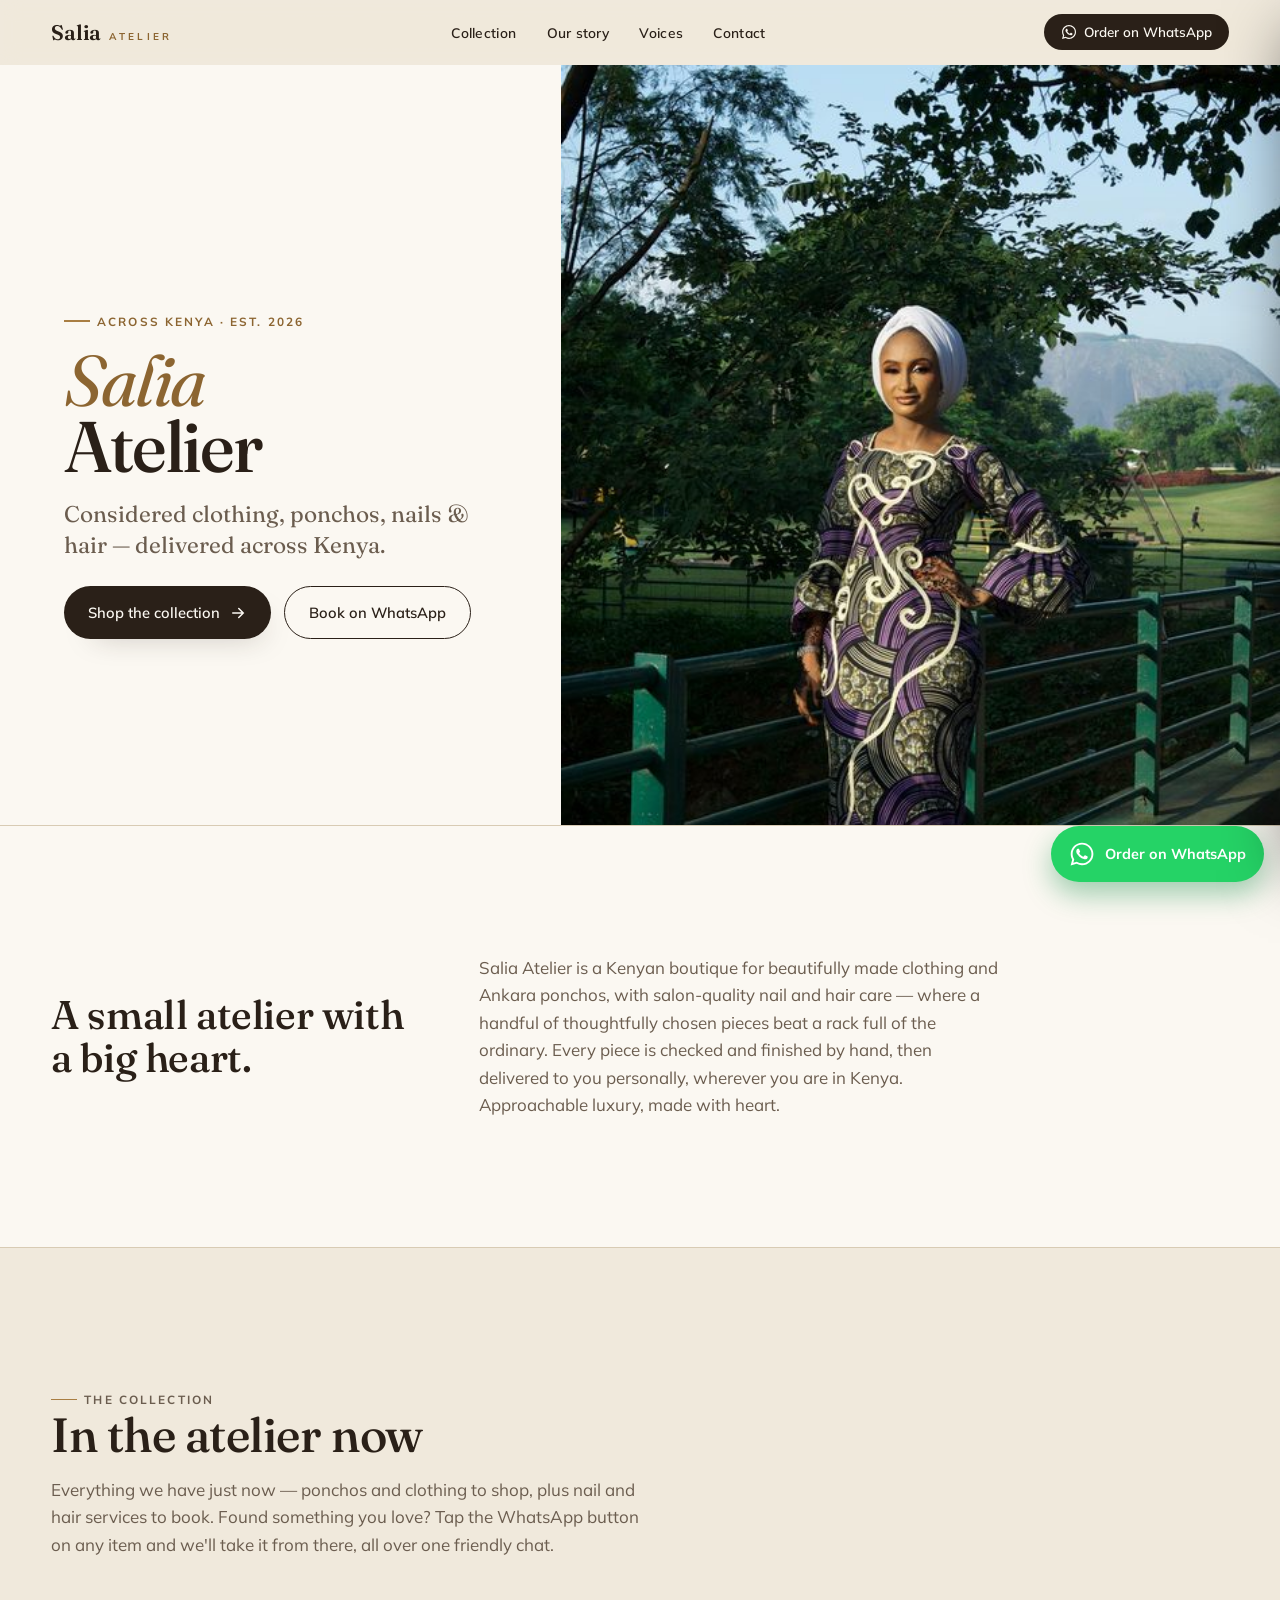
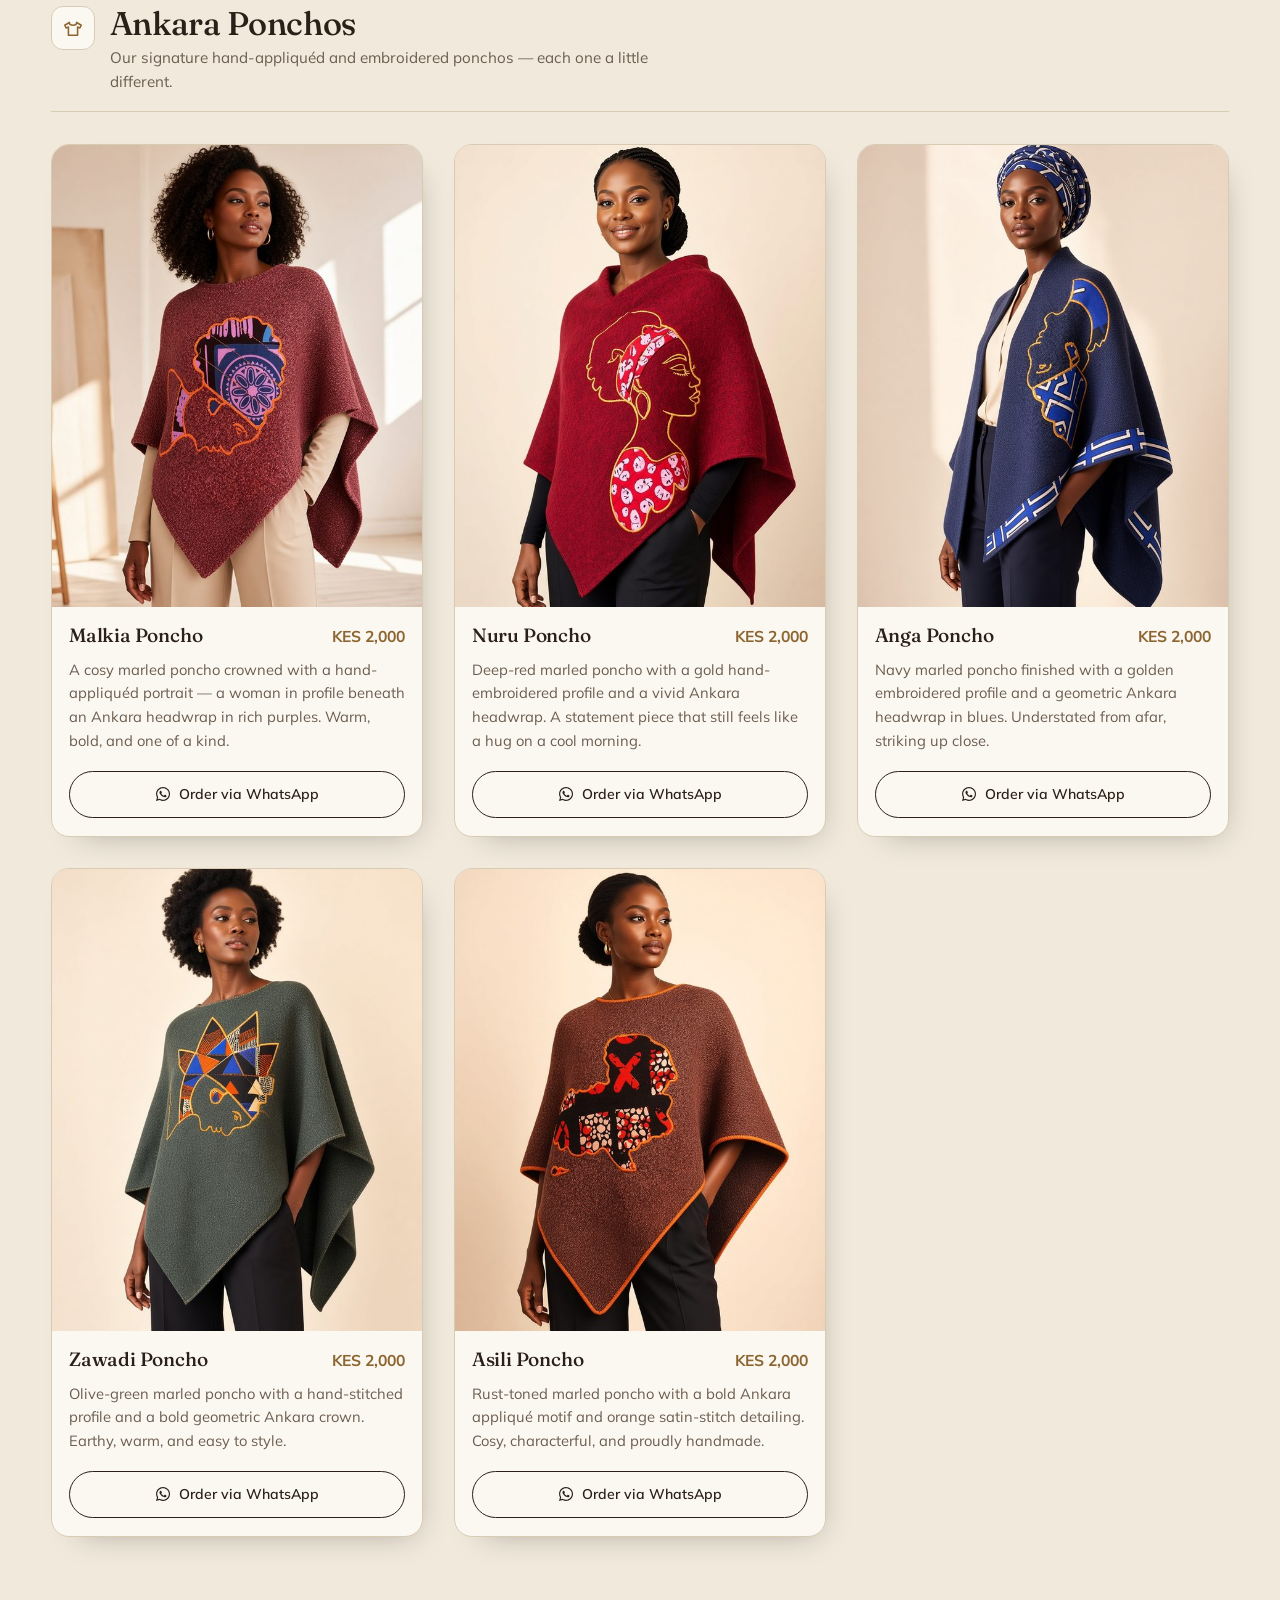
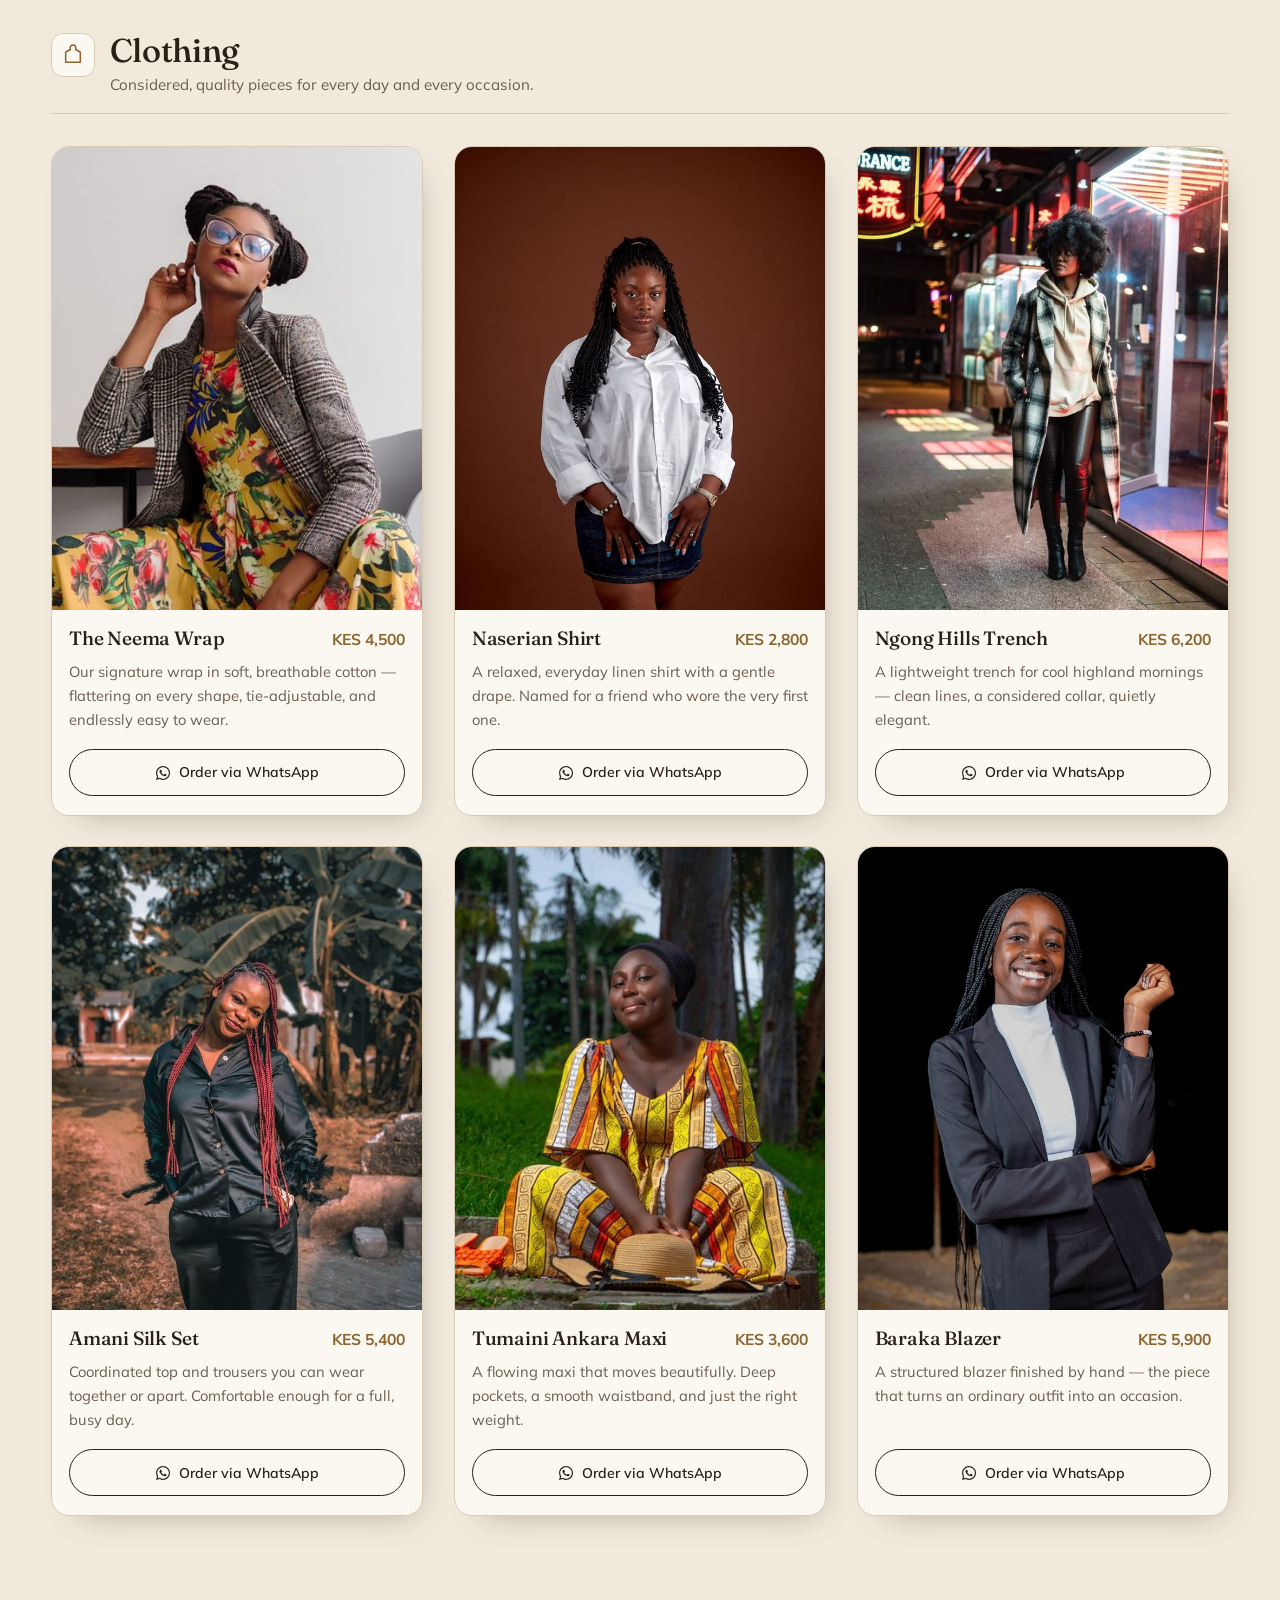
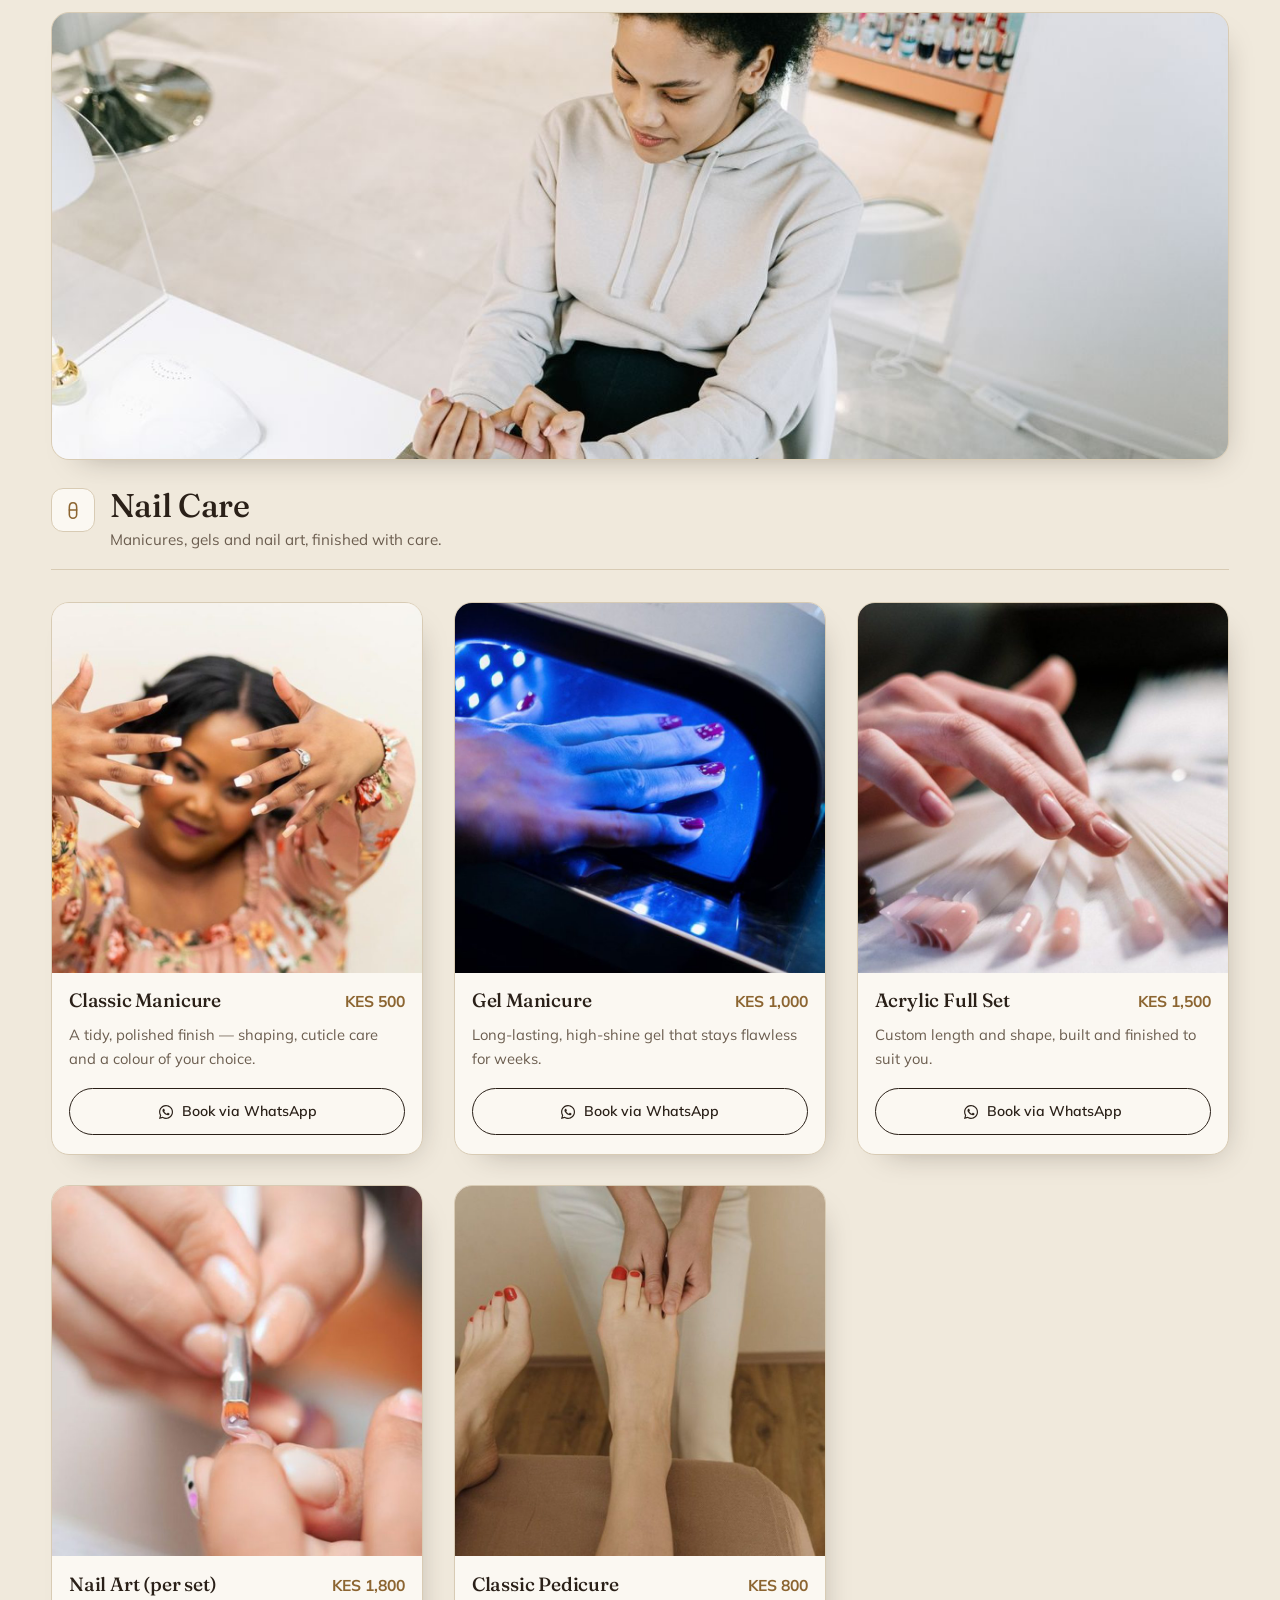
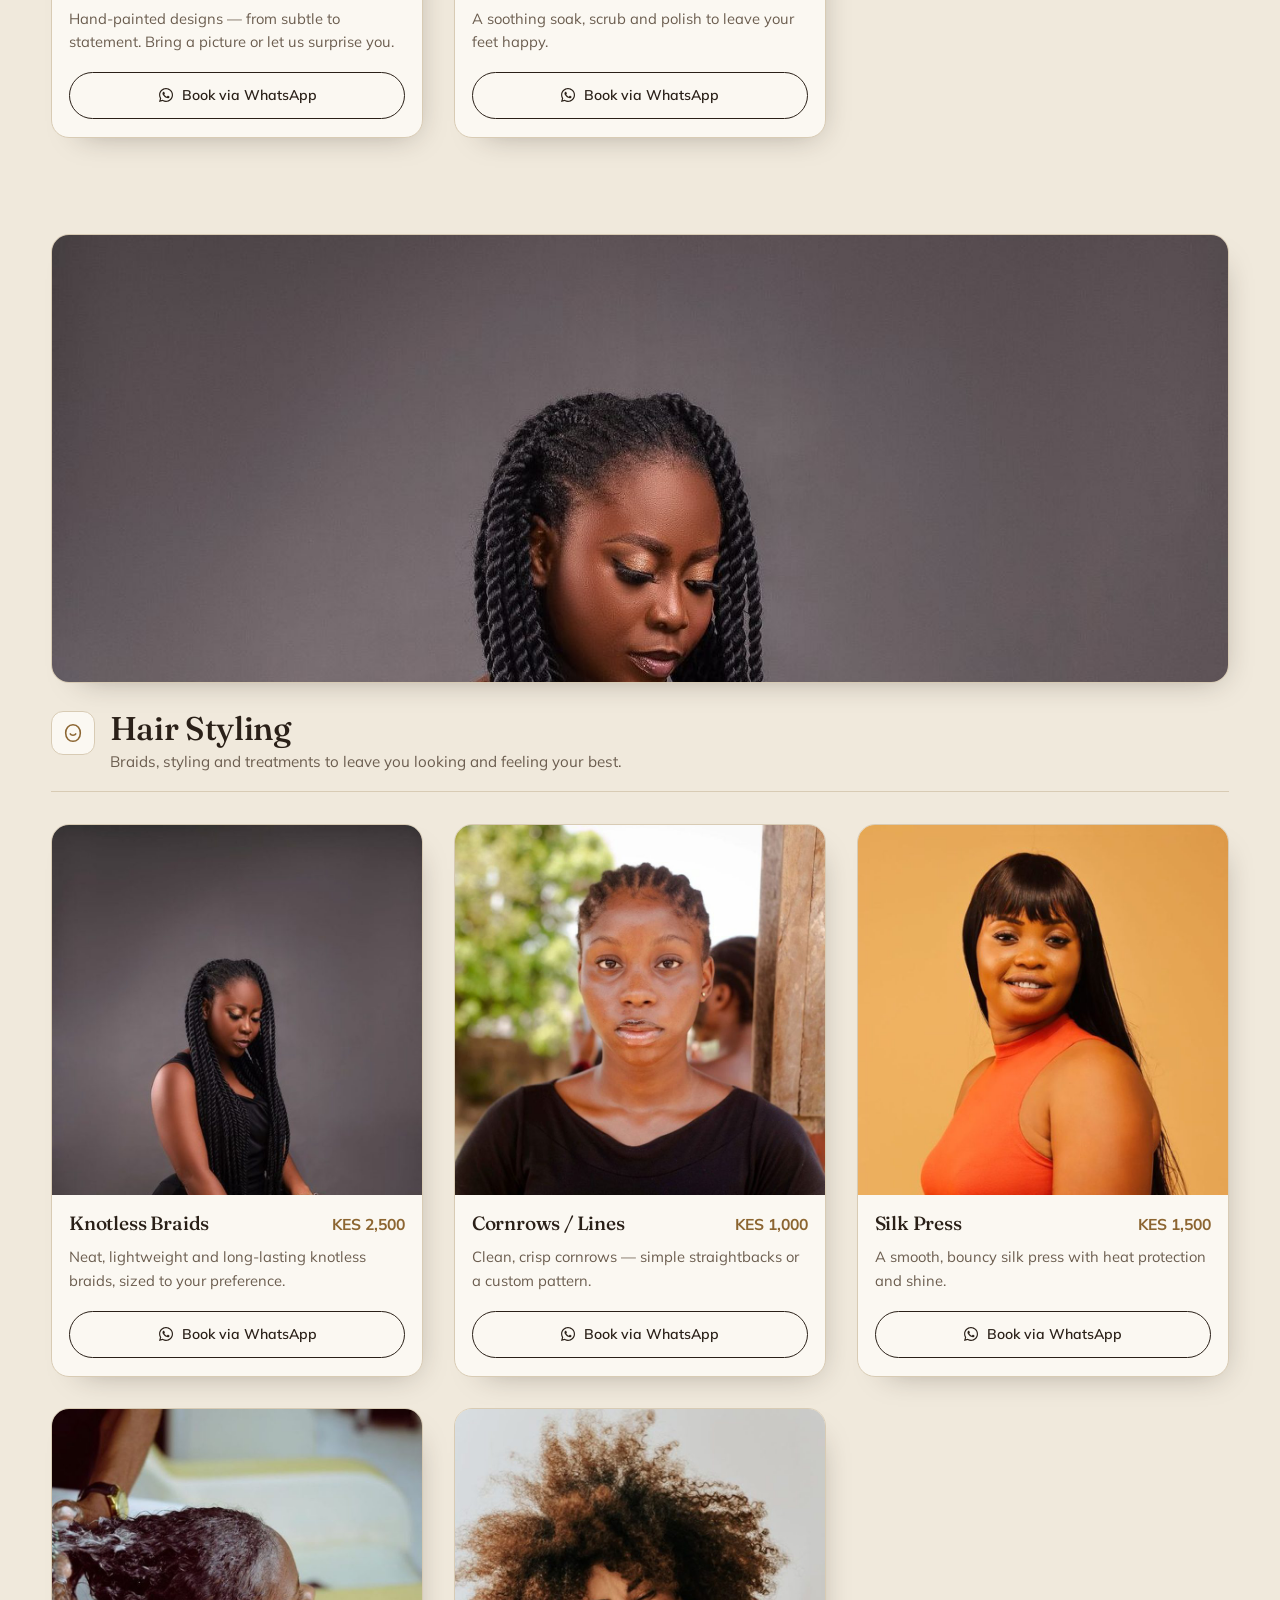
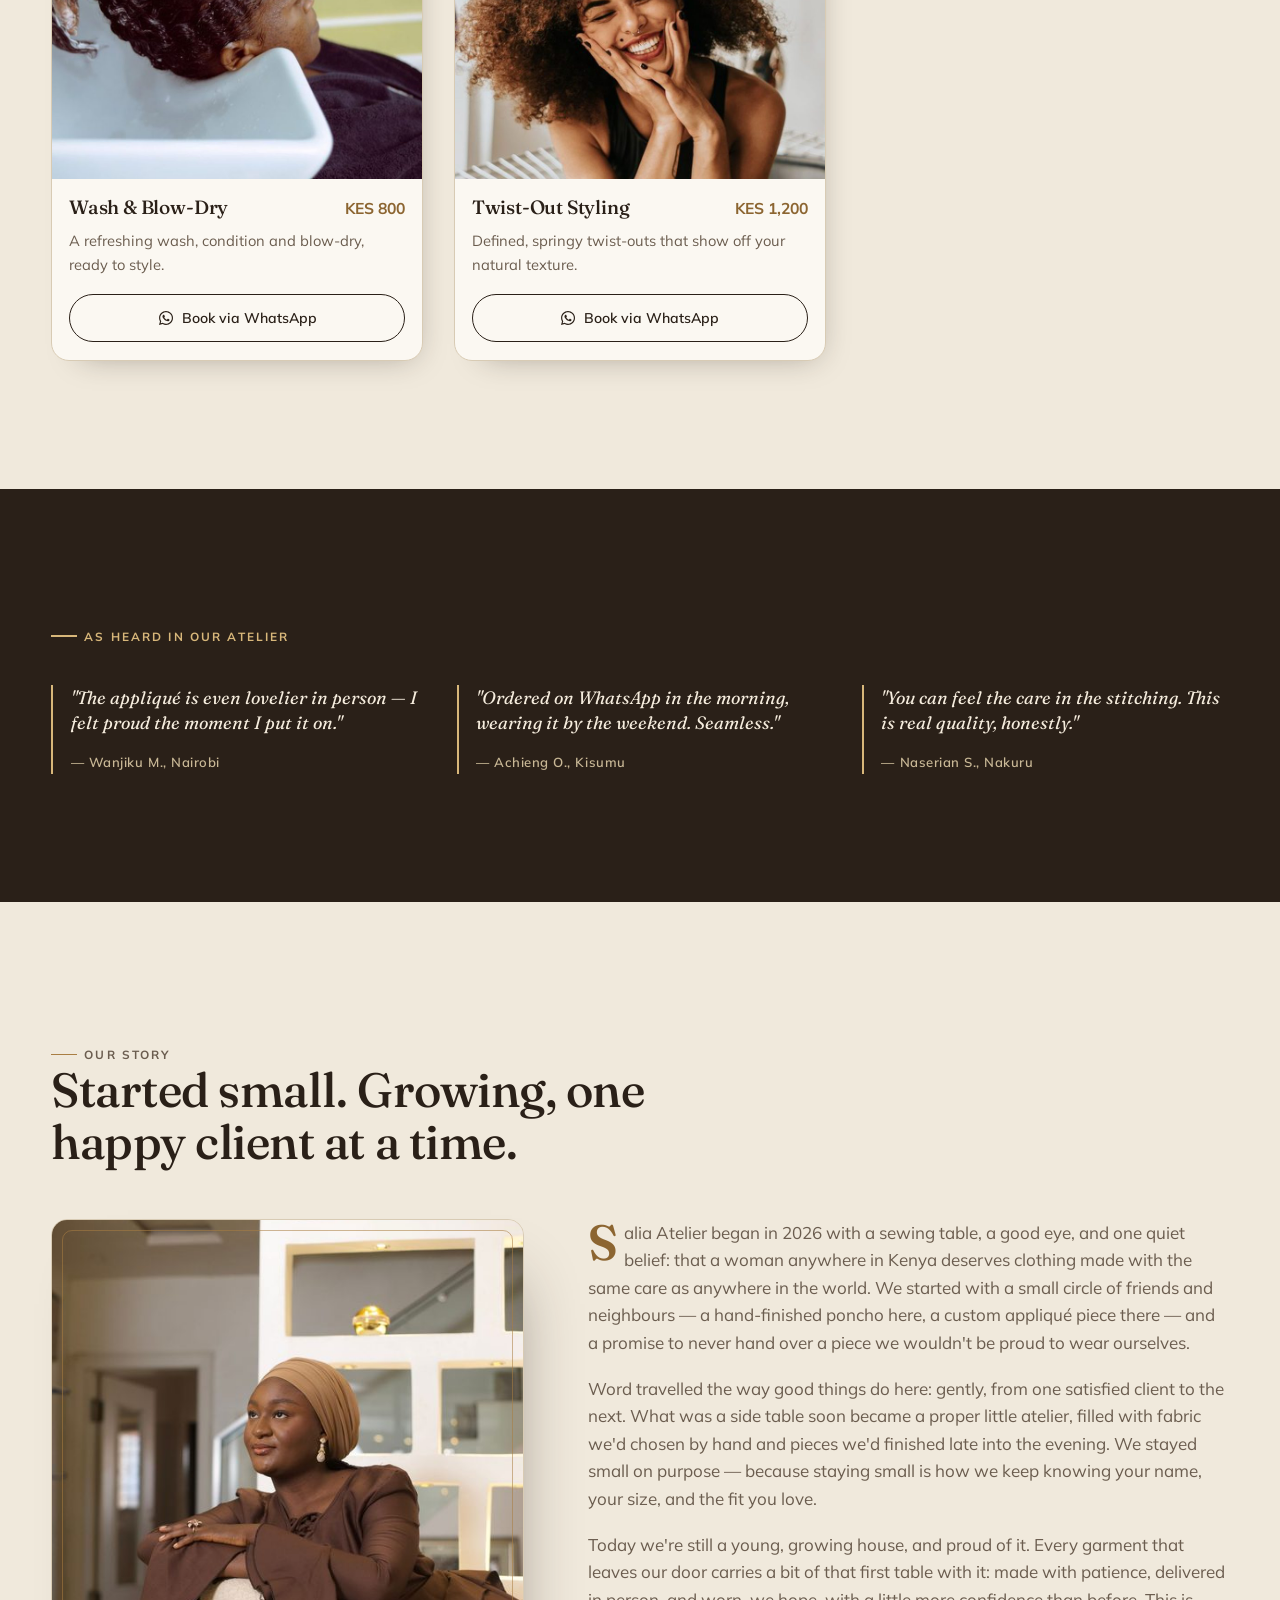
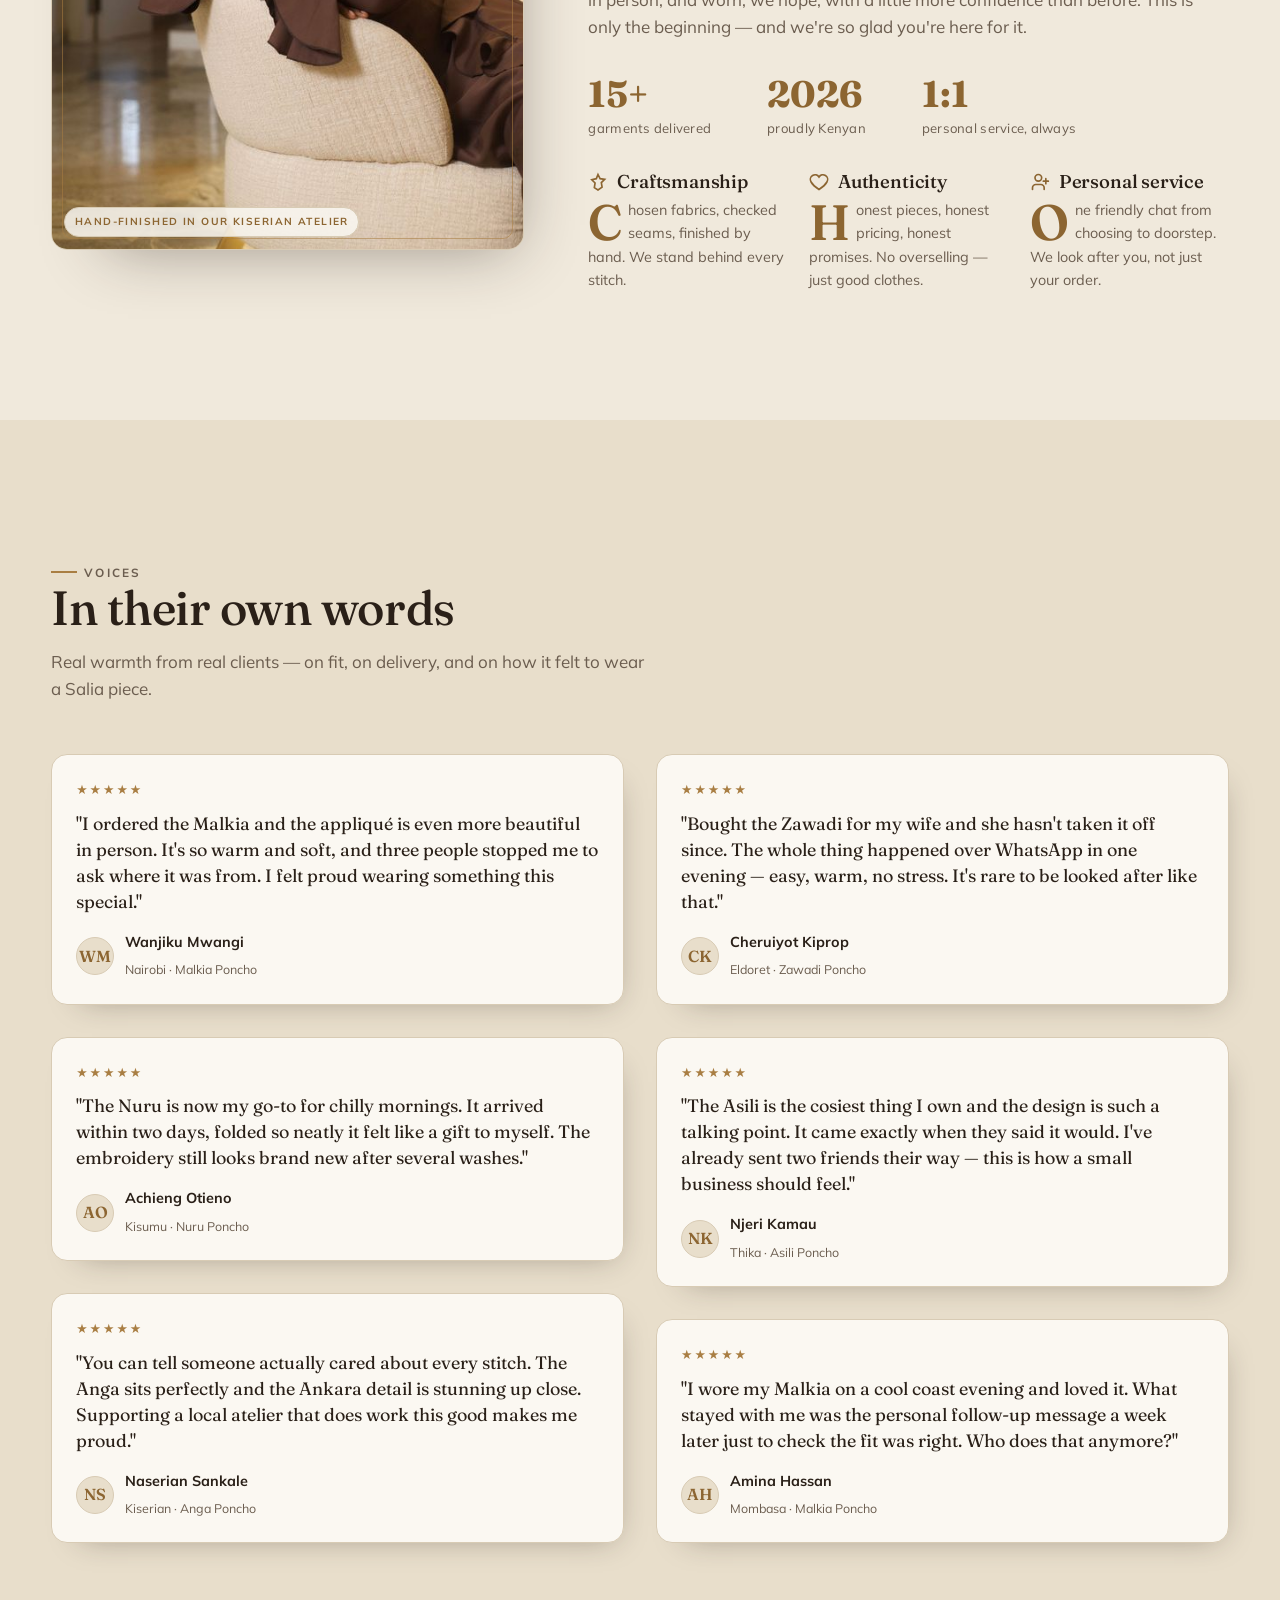
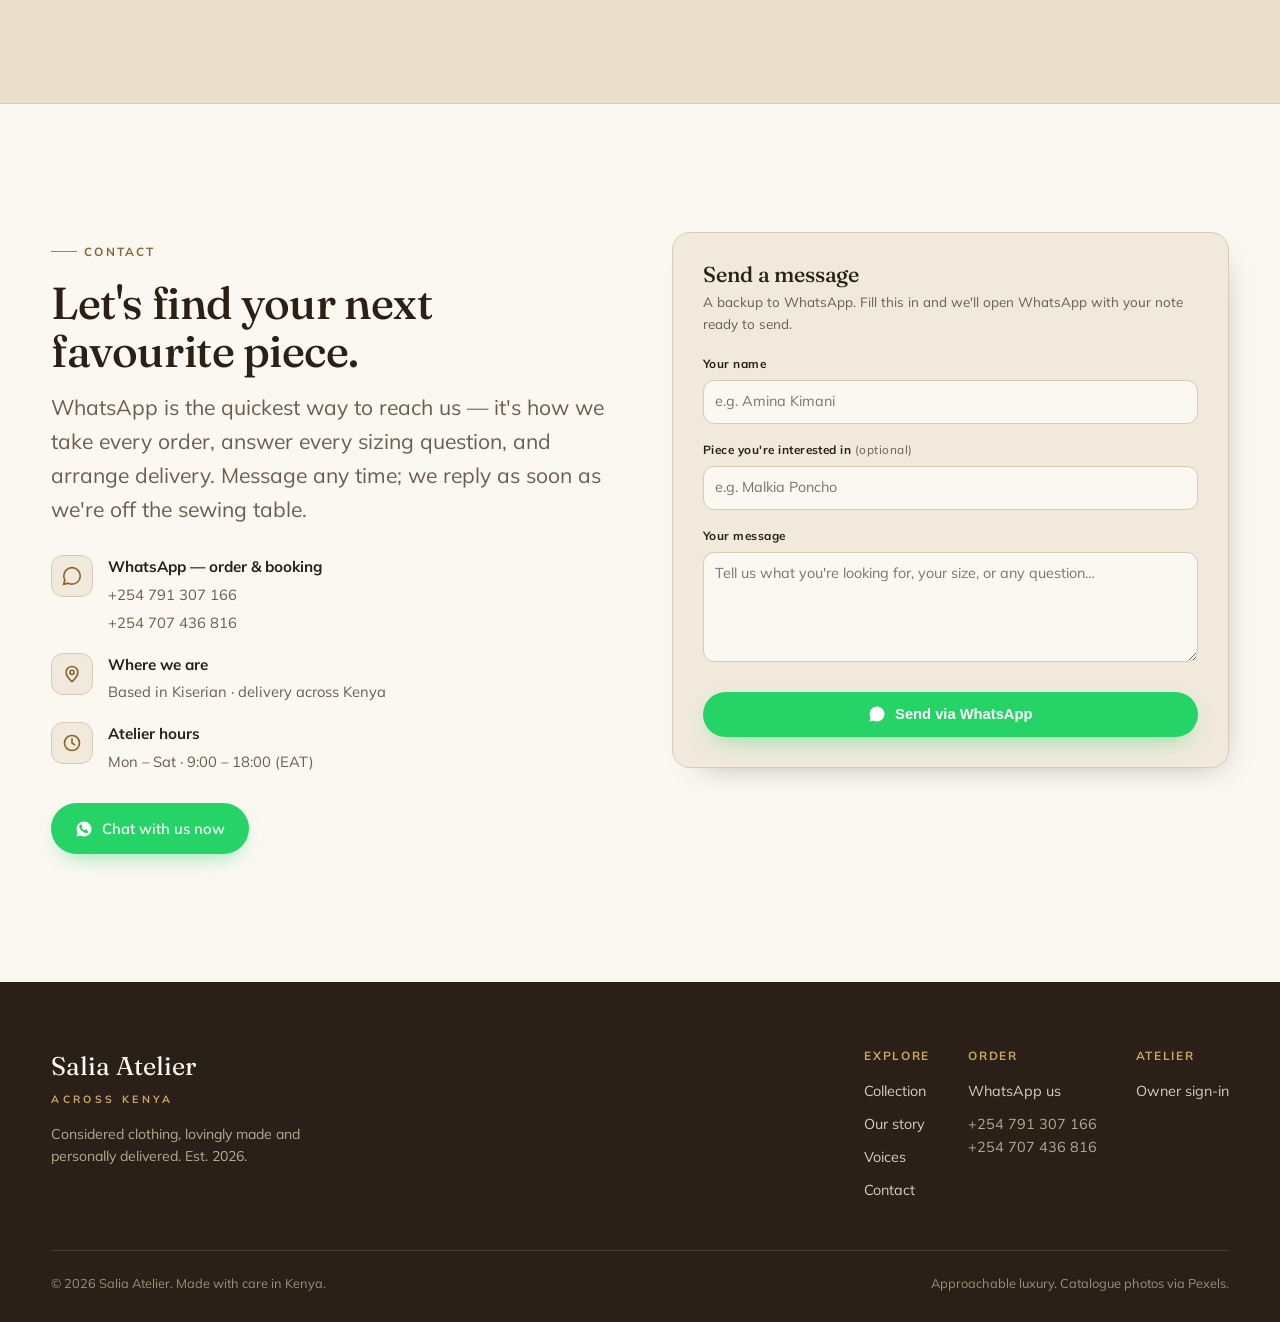
==== commit 84b1de6e: "Split the hero so the photo stays clear and the message sits beside it. Co-authored-by: Cursor <curs" ====
--- a/index.html
+++ b/index.html
@@ -110,45 +110,43 @@
   /* ---------- hero ---------- */
   .hero{
     position:relative; isolation:isolate;
-    min-height:min(92vh, 820px);
-    display:flex; align-items:flex-end;
-    padding: clamp(72px, 12vw, 120px) 0 clamp(48px, 7vw, 72px);
-    color:#F7F0E4;
-  }
-  .hero-media{ position:absolute; inset:0; z-index:-1; overflow:hidden; background:#1A140F; }
-  .hero-media img{ width:100%; height:100%; object-fit:cover; object-position:center 22%; display:block; }
-  .hero-shade{
-    position:absolute; inset:0;
-    background:
-      linear-gradient(90deg, rgba(22,16,12,.82) 0%, rgba(22,16,12,.55) 42%, rgba(22,16,12,.18) 100%),
-      linear-gradient(180deg, rgba(22,16,12,.25) 0%, rgba(22,16,12,.45) 100%);
-  }
+    display:grid; grid-template-columns: minmax(300px, 0.92fr) minmax(0, 1.18fr);
+    min-height:min(86vh, 760px);
+    background:var(--cream);
+    color:var(--ink);
+  }
+  .hero-copy-col{
+    display:flex; align-items:center;
+    padding: clamp(88px, 9vw, 120px) clamp(28px, 5vw, 72px) clamp(40px, 5vw, 64px);
+  }
+  .hero-copy{ position:relative; z-index:1; max-width:34rem; width:100%; }
+  .hero-copy .eyebrow{ color:var(--brass-deep); }
+  .hero-copy .eyebrow::before{ background:var(--brass); }
+  .hero-word{
+    font-size:clamp(2.8rem, 5.6vw, 5.1rem); font-weight:500; line-height:.92; letter-spacing:-.03em;
+    font-optical-sizing:auto; color:var(--ink);
+  }
+  .hero-word em{ font-style:italic; font-weight:400; color:var(--brass-deep); }
+  .hero-tag{
+    font-family:"Fraunces"; font-size:clamp(1.12rem, .95rem + .75vw, 1.42rem); line-height:1.4; font-weight:400;
+    max-width:28ch; margin:1.15rem 0 1.5rem; color:var(--ink-soft);
+  }
+  .hero-tag .soft{ color:var(--ink-soft); }
+  .hero-cta{ display:flex; flex-wrap:wrap; gap:.8rem; margin-top:.2rem; }
+  .hero-media{ position:relative; overflow:hidden; background:#1A140F; min-height:100%; }
+  .hero-media img{ position:absolute; inset:0; width:100%; height:100%; object-fit:cover; object-position:center 16%; display:block; }
+  .hero-shade{ display:none; }
+  .hero-sub{ display:flex; align-items:center; gap:.9rem; margin:1.1rem 0 1.3rem; }
+  .hero-sub .line{ height:1.5px; width:clamp(38px,7vw,74px); background:var(--brass); }
+  .hero-sub span{ font-size:.82rem; letter-spacing:.26em; text-transform:uppercase; font-weight:700; color:var(--ink-soft); }
   @media (max-width:800px){
-    .hero{ min-height:min(88vh, 720px); align-items:flex-end; }
-    .hero-shade{
-      background:
-        linear-gradient(180deg, rgba(22,16,12,.15) 0%, rgba(22,16,12,.55) 42%, rgba(22,16,12,.88) 100%);
-    }
-    .hero-media img{ object-position:center 18%; }
-  }
-  .hero-copy{ position:relative; z-index:1; max-width:18ch; }
-  .hero-copy .eyebrow{ color:#E4C48A; }
-  .hero-copy .eyebrow::before{ background:#E4C48A; }
-  .hero-word{
-    font-size:clamp(3.4rem, 11vw, 7.4rem); font-weight:500; line-height:.9; letter-spacing:-.03em;
-    font-optical-sizing:auto; color:#F7F0E4; text-shadow:0 12px 40px rgba(0,0,0,.28);
-  }
-  .hero-word em{ font-style:italic; font-weight:400; color:#E8C58A; }
-  .hero-sub{ display:flex; align-items:center; gap:.9rem; margin:1.1rem 0 1.3rem; }
-  .hero-sub .line{ height:1.5px; width:clamp(38px,7vw,74px); background:#E4C48A; }
-  .hero-sub span{ font-size:.82rem; letter-spacing:.26em; text-transform:uppercase; font-weight:700; color:#E8DCC8; }
-  .hero-tag{ font-family:"Fraunces"; font-size:clamp(1.28rem,1rem + 1.8vw,1.95rem); line-height:1.28; font-weight:400; max-width:22ch; margin-bottom:1.5rem; color:#F3E8D6; }
-  .hero-tag .soft{ color:#D9CBB6; }
-  .hero-cta{ display:flex; flex-wrap:wrap; gap:.8rem; margin-top:.4rem; }
-  .hero .btn-primary{ background:#F7F0E4; color:#2A2018; }
-  .hero .btn-primary:hover{ background:#E8C58A; color:#2A2018; }
-  .hero .btn-ghost{ color:#F7F0E4; border-color:rgba(247,240,228,.7); }
-  .hero .btn-ghost:hover{ background:#F7F0E4; color:#2A2018; }
+    .hero{ grid-template-columns:1fr; min-height:0; }
+    .hero-media{ min-height:min(52vh, 420px); order:-1; }
+    .hero-copy-col{ padding: 28px 4vw 40px; }
+    .hero-word{ font-size:clamp(2.5rem, 12vw, 3.8rem); }
+    .hero-tag{ max-width:28ch; }
+    .hero-cta .btn{ width:100%; justify-content:center; }
+  }
 
   .btn{ display:inline-flex; align-items:center; gap:.55rem; font-weight:600; font-size:.92rem; text-decoration:none; cursor:pointer; border:none; border-radius:999px; padding:.85rem 1.5rem; transition:transform .2s ease, background .2s ease, color .2s ease, box-shadow .2s ease; }
   .btn-primary{ background:var(--ink); color:var(--cream); box-shadow:var(--shadow-sm); }
@@ -462,19 +460,20 @@
 
   <!-- ============ HERO ============ -->
   <section class="hero">
+    <div class="hero-copy-col">
+      <div class="hero-copy">
+        <p class="eyebrow">Across Kenya · Est. 2026</p>
+        <h1 class="hero-word"><em>Salia</em><br>Atelier</h1>
+        <p class="hero-tag">Considered clothing, ponchos, nails &amp; hair — <span class="soft">delivered across Kenya.</span></p>
+        <div class="hero-cta">
+          <a class="btn btn-primary" href="#collection">Shop the collection
+            <svg viewBox="0 0 24 24" fill="none" stroke="currentColor" stroke-width="2" stroke-linecap="round"><path d="M5 12h14M13 6l6 6-6 6"/></svg></a>
+          <a class="btn btn-ghost" href="https://wa.me/254791307166" target="_blank" rel="noopener">Book on WhatsApp</a>
+        </div>
+      </div>
+    </div>
     <div class="hero-media">
-      <img id="heroPhoto" alt="Woman in a purple and white Ankara dress and gele" loading="eager">
-      <div class="hero-shade" aria-hidden="true"></div>
-    </div>
-    <div class="wrap hero-copy">
-      <p class="eyebrow reveal r1">Across Kenya · Est. 2026</p>
-      <h1 class="hero-word reveal r1"><em>Salia</em><br>Atelier</h1>
-      <p class="hero-tag reveal r2">Considered clothing, <span class="soft">lovingly made close to home.</span></p>
-      <div class="hero-cta reveal r3">
-        <a class="btn btn-primary" href="#collection">Shop the collection
-          <svg viewBox="0 0 24 24" fill="none" stroke="currentColor" stroke-width="2" stroke-linecap="round"><path d="M5 12h14M13 6l6 6-6 6"/></svg></a>
-        <a class="btn btn-wa" href="https://wa.me/254791307166" target="_blank" rel="noopener">Book on WhatsApp</a>
-      </div>
+      <img id="heroPhoto" src="assets/hero-ankara.jpg" alt="Woman in a purple and white Ankara dress and gele standing on a park walkway" loading="eager" fetchpriority="high">
     </div>
   </section>
 
@@ -695,7 +694,7 @@
   "use strict";
   var WA = "254791307166";   // primary order & booking line
   var WA2 = "254707436816";  // second line
-  var LS_CAT = "salia.catalog.v5";
+  var LS_CAT = "salia.catalog.v6";
   var LS_PIN = "salia.pin.v1";
   var DEFAULT_PIN = "salia2026";
 
@@ -757,7 +756,7 @@
       alt:"Woman wearing the Asili rust-toned poncho with a bold Ankara appliqué and orange stitching",
       desc:"Rust-toned marled poncho with a bold Ankara appliqué motif and orange satin-stitch detailing. Cosy, characterful, and proudly handmade." },
 
-    { id:"c1", cat:"clothing", name:"The Kiserian Wrap", price:4500, img:"assets/clothing-wrap-dress.jpg",
+    { id:"c1", cat:"clothing", name:"The Neema Wrap", price:4500, img:"assets/clothing-wrap-dress.jpg",
       alt:"Woman in a floral wrap and checked blazer",
       desc:"Our signature wrap in soft, breathable cotton — flattering on every shape, tie-adjustable, and endlessly easy to wear." },
     { id:"c2", cat:"clothing", name:"Naserian Shirt", price:2800, img:"assets/clothing-linen-shirt.jpg",
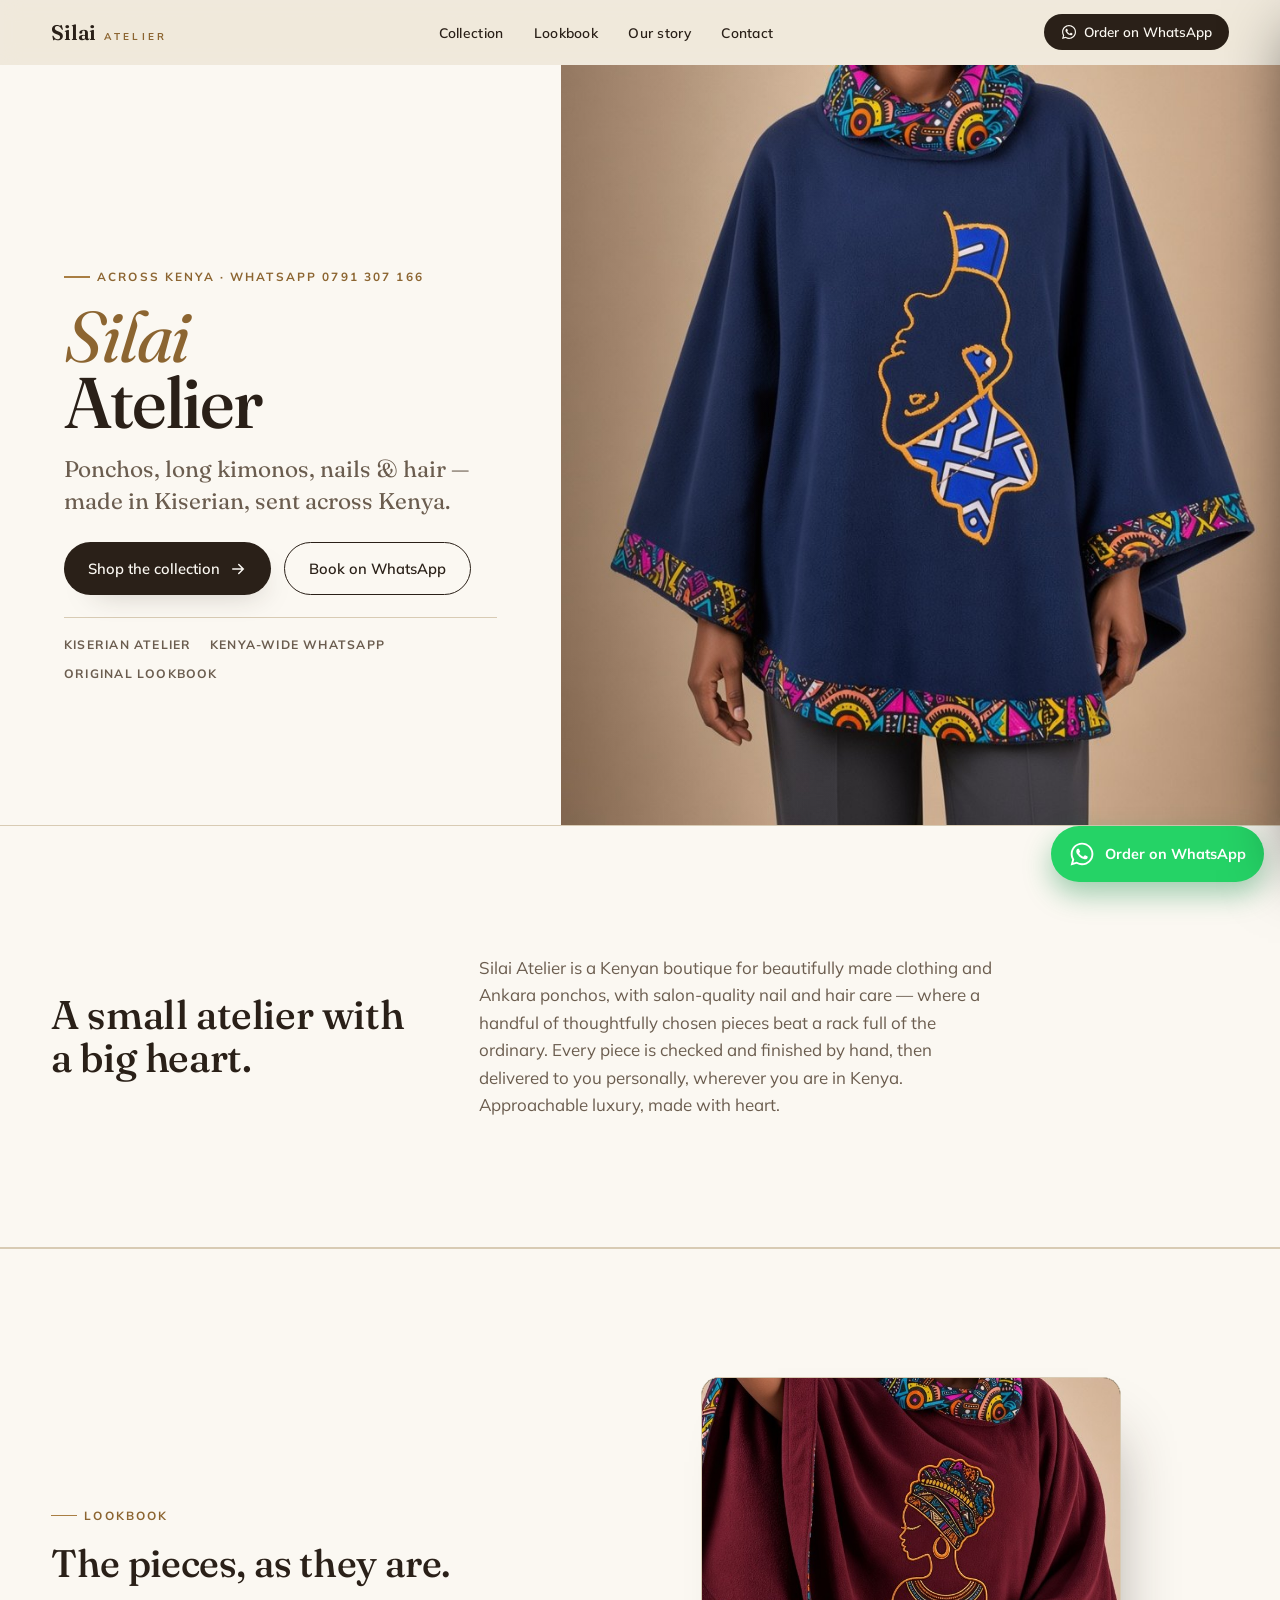
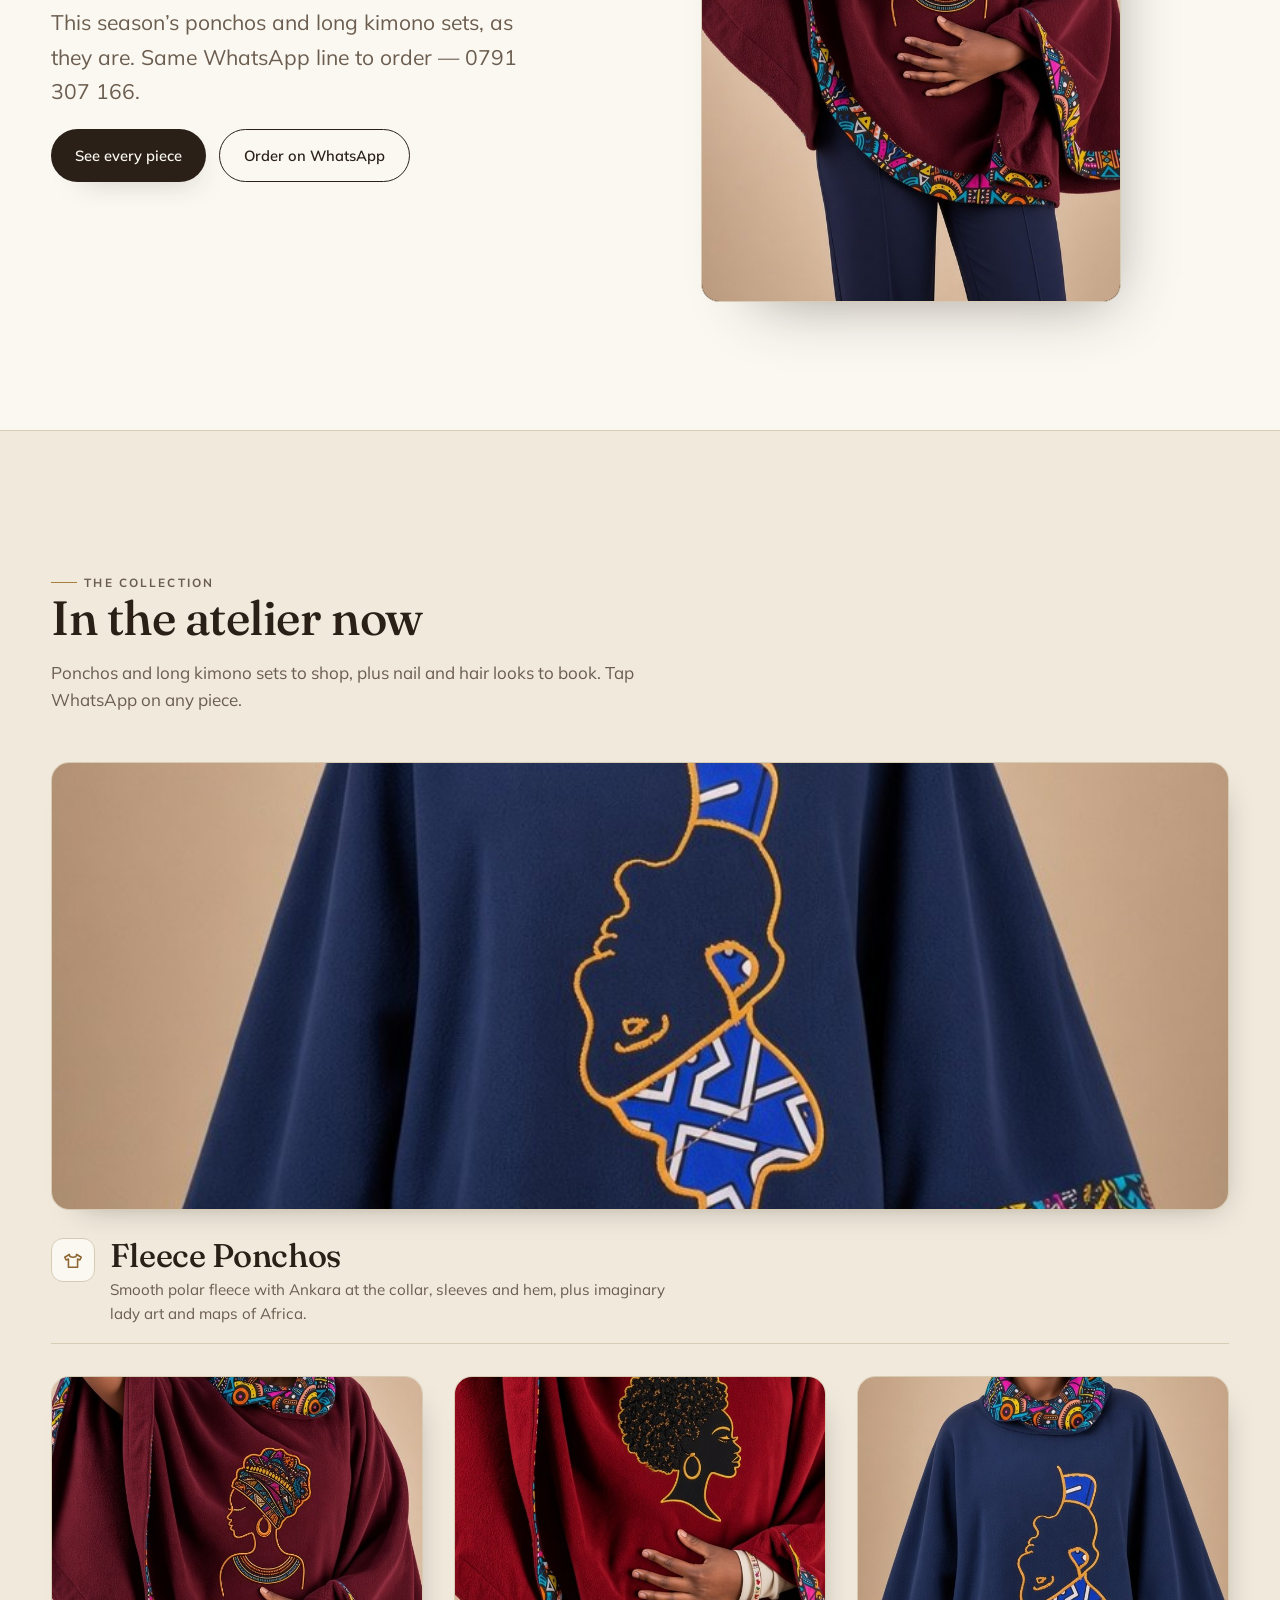
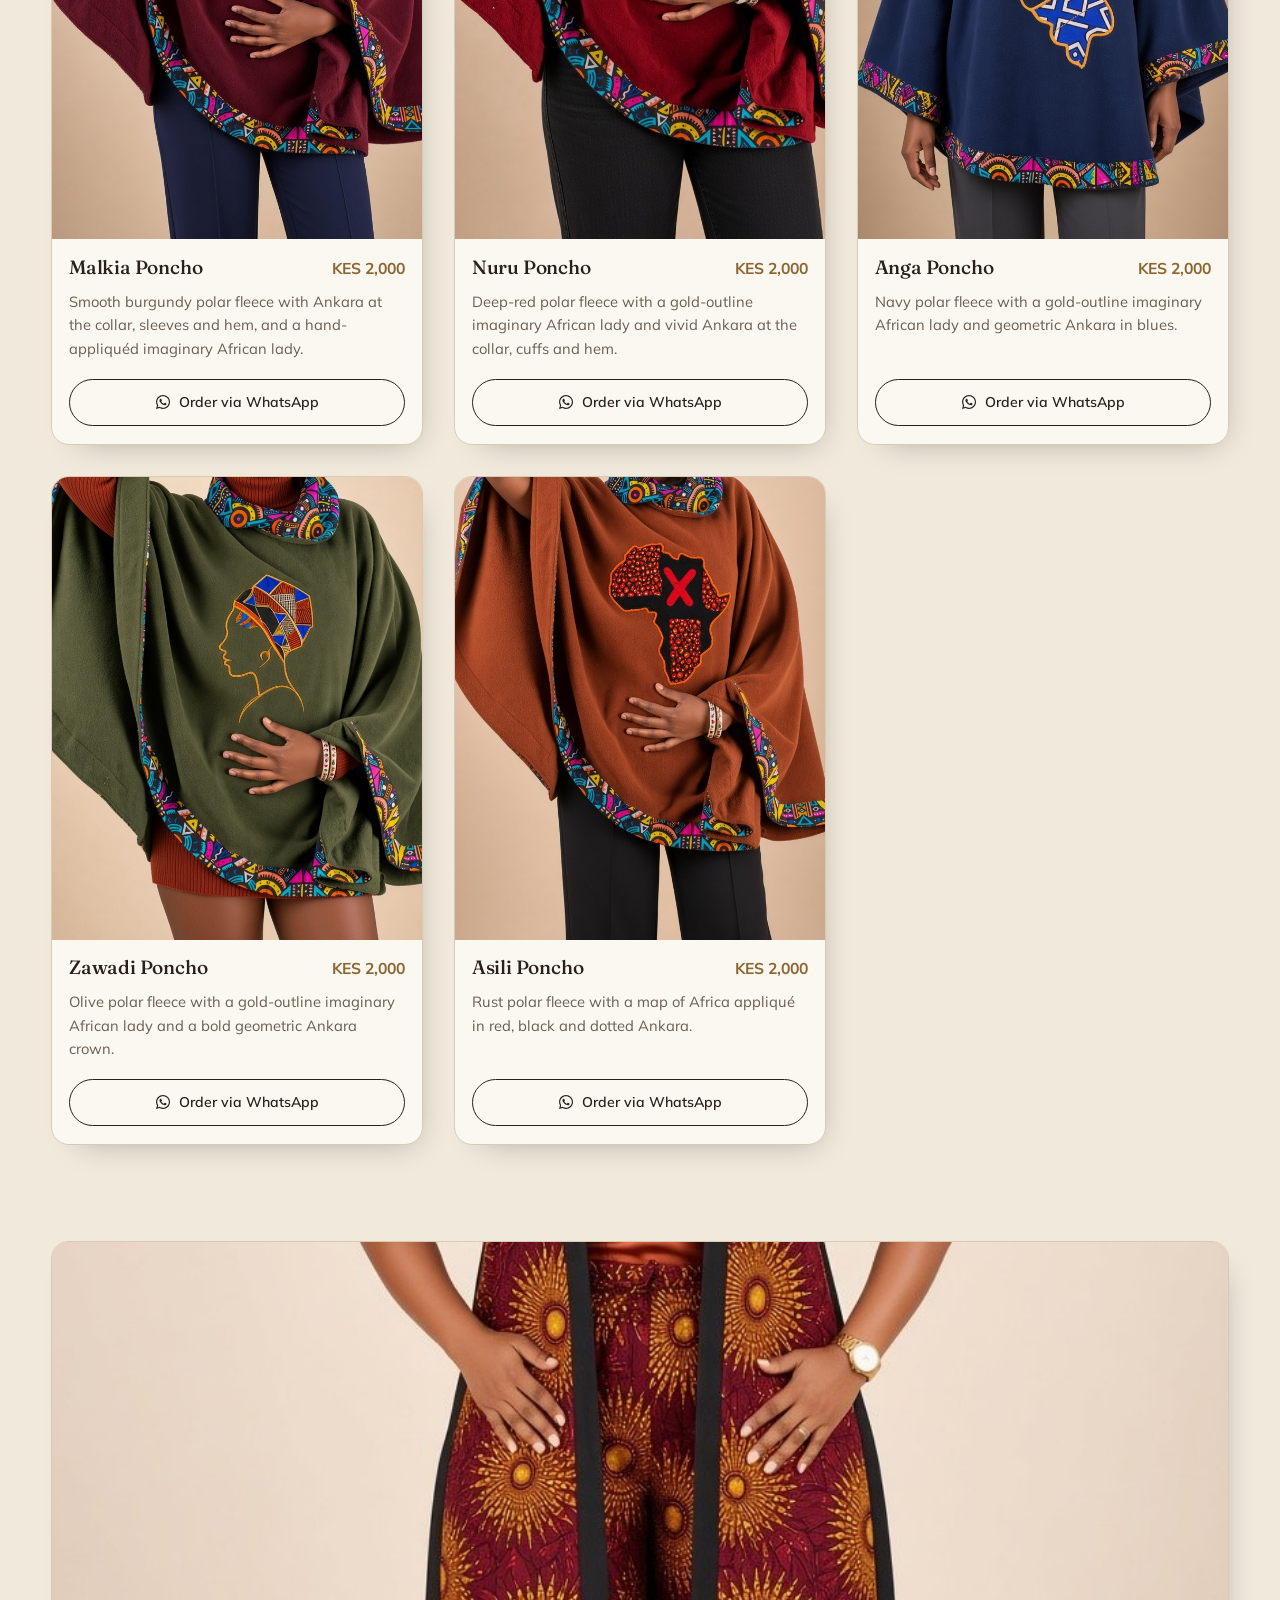
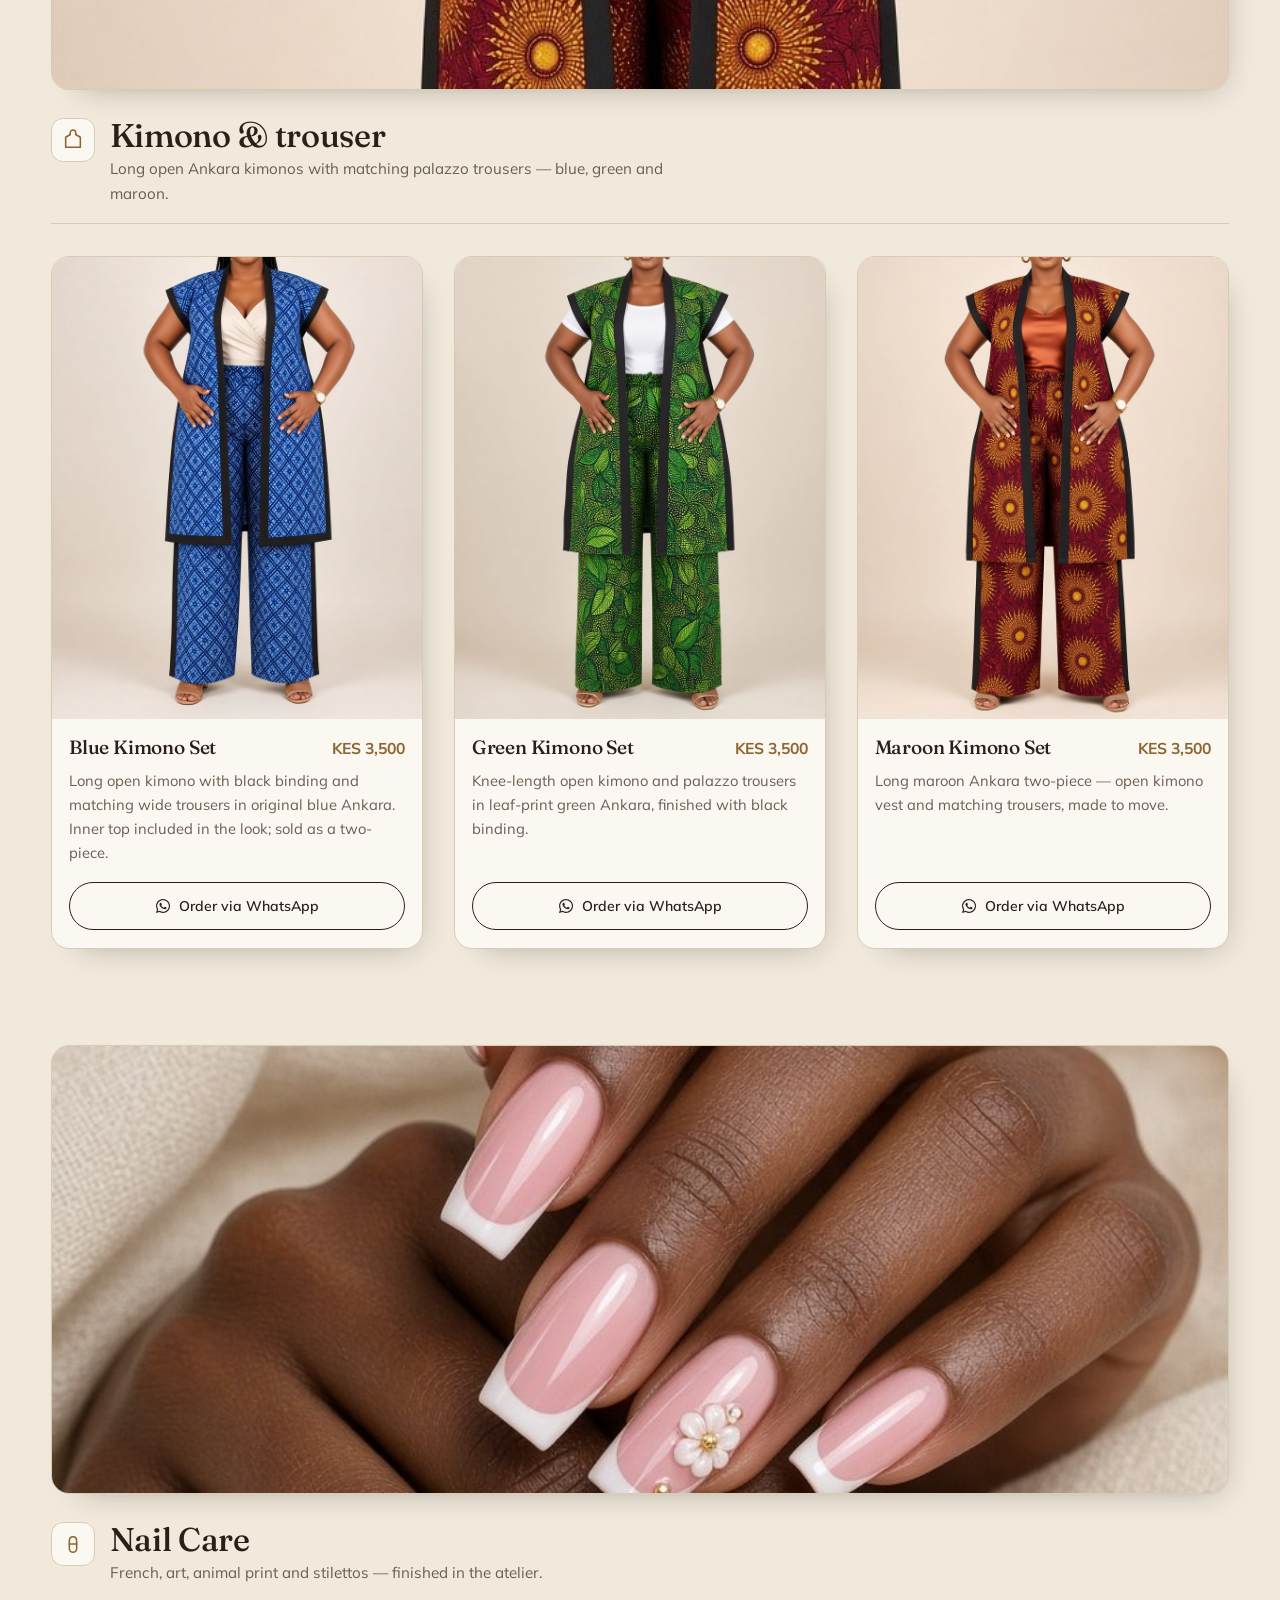
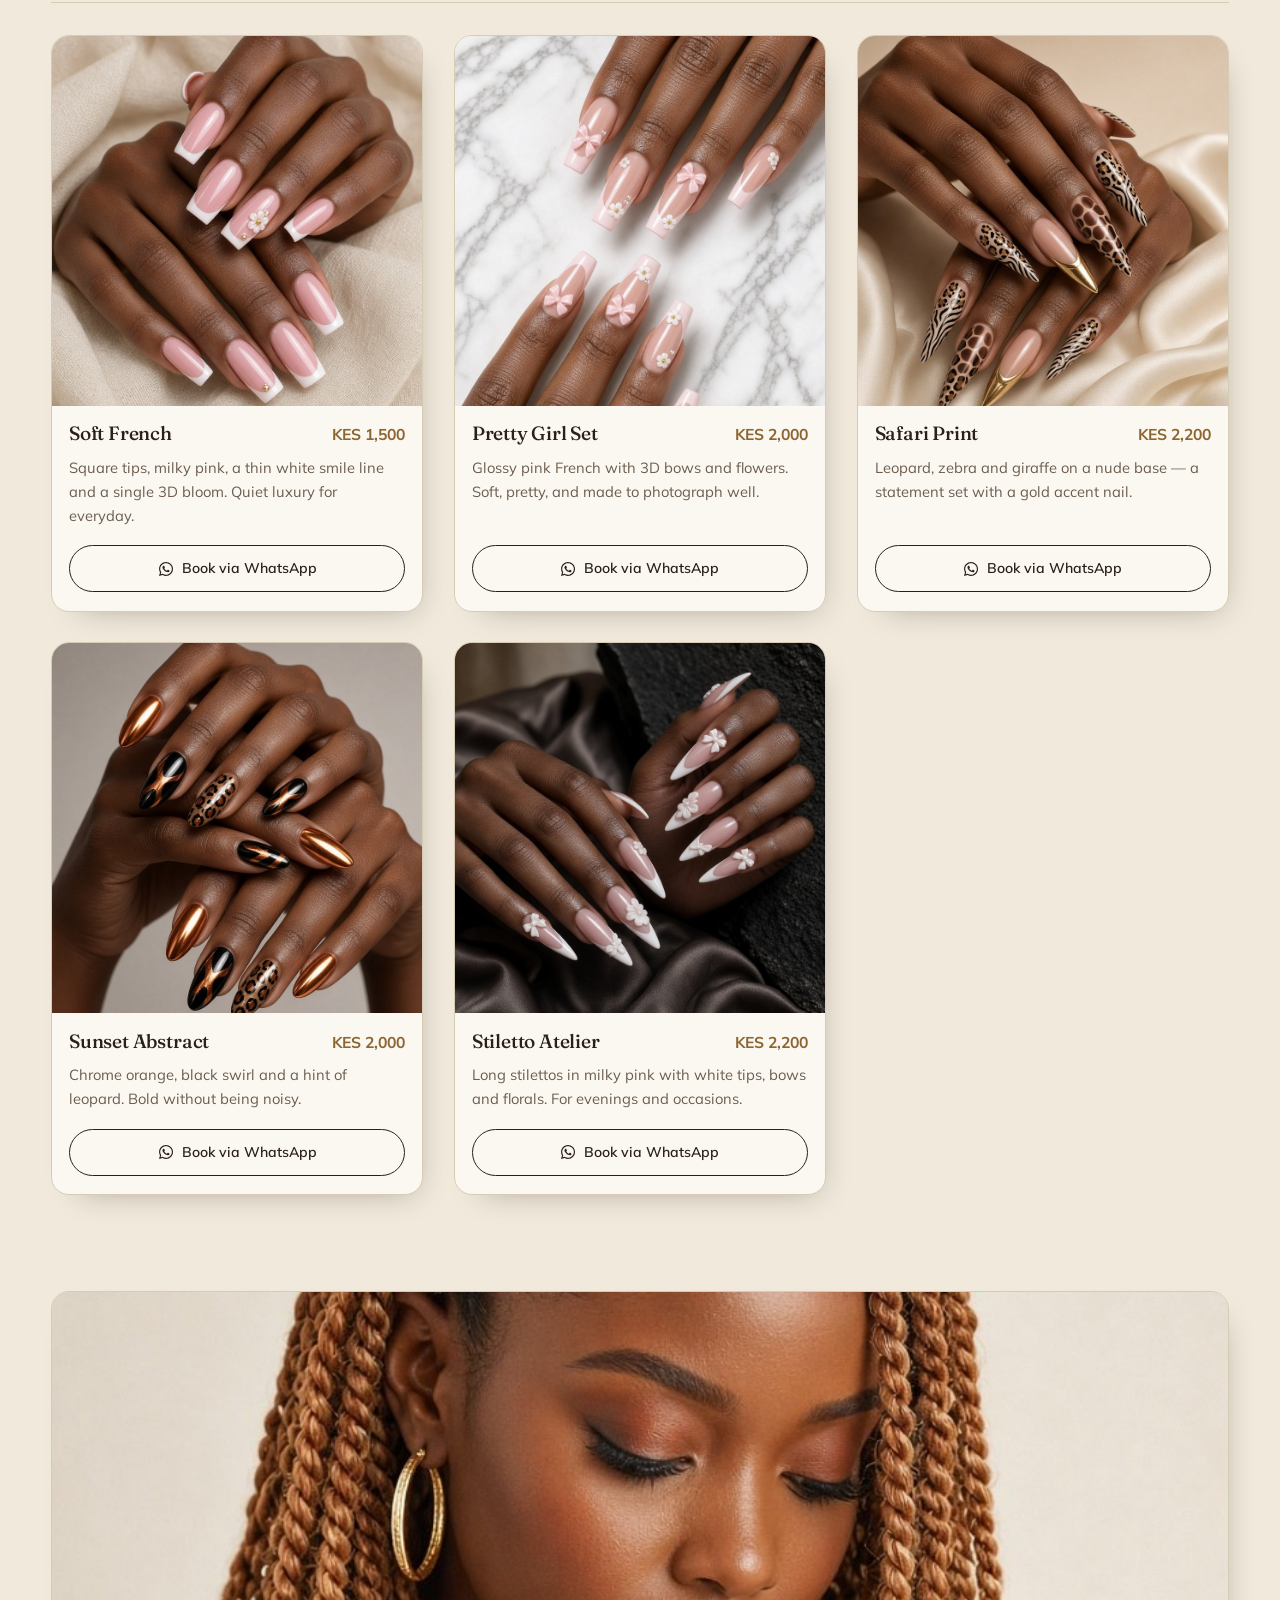
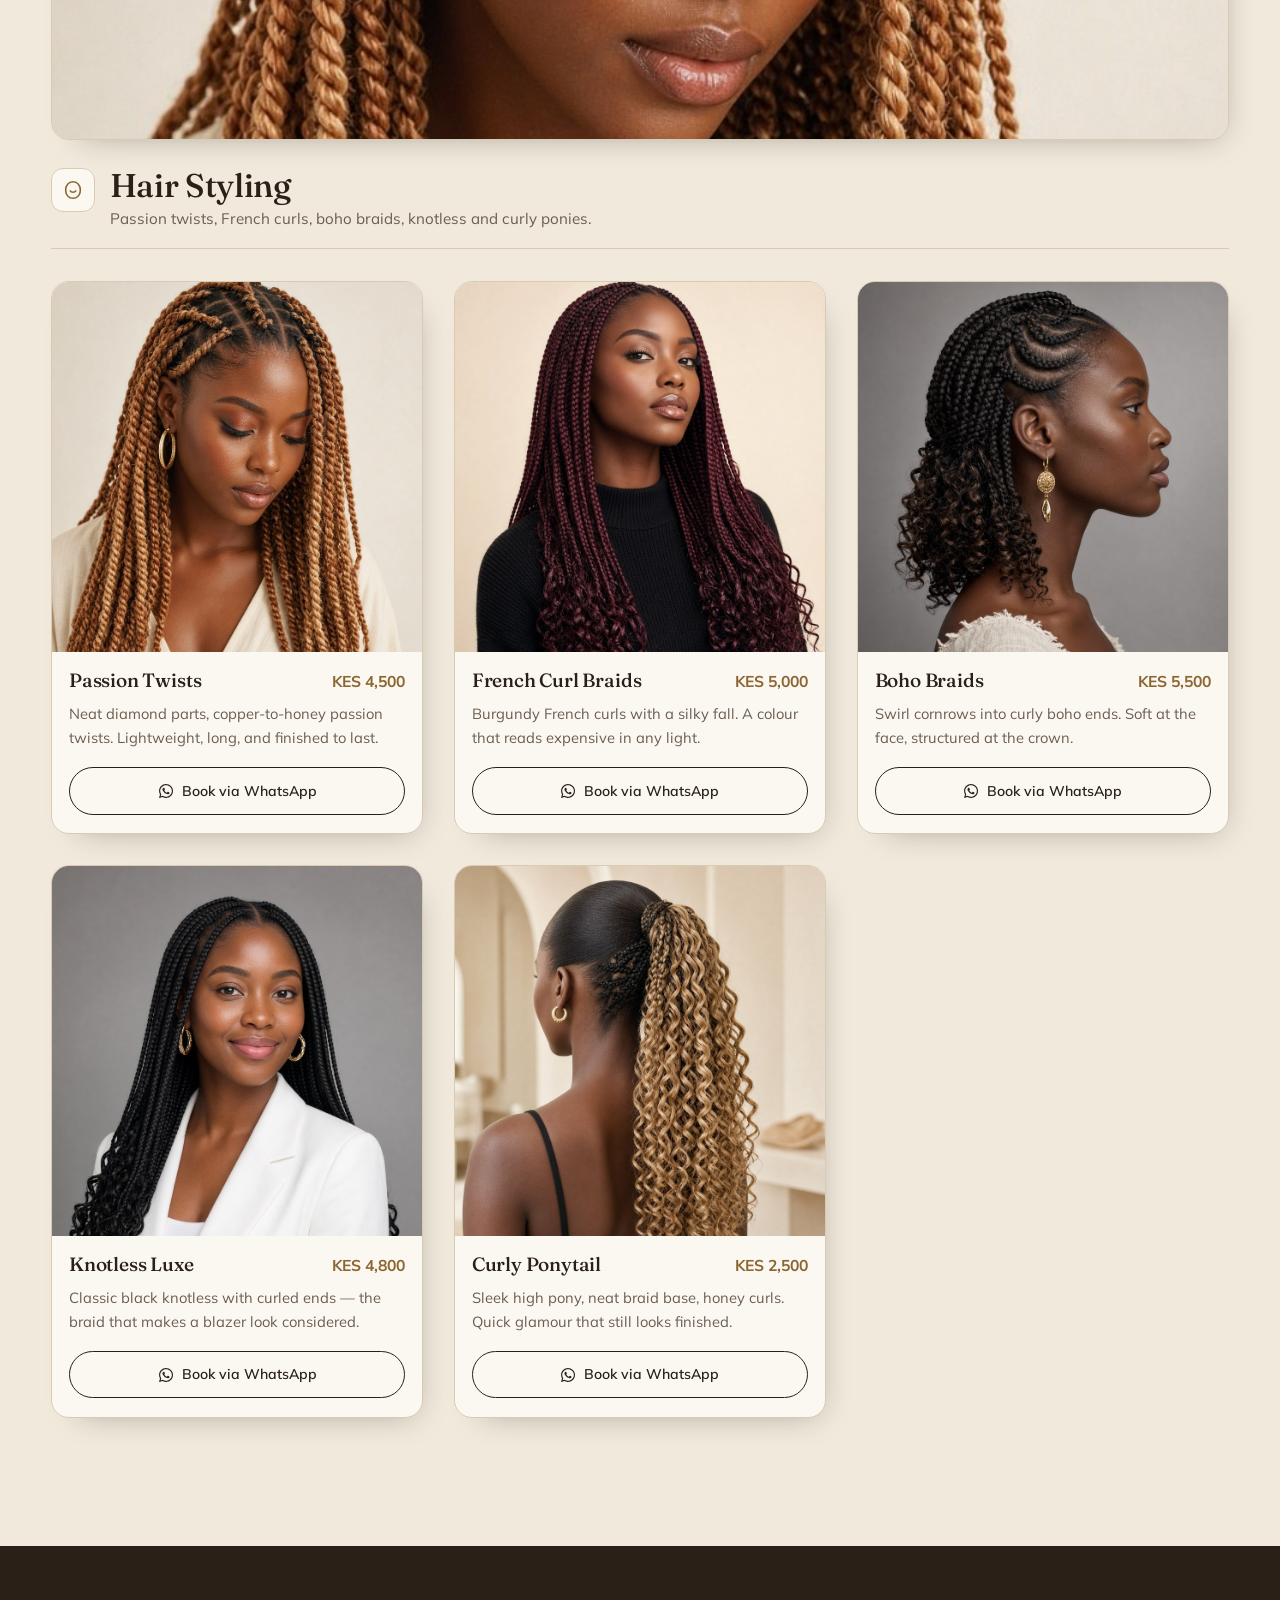
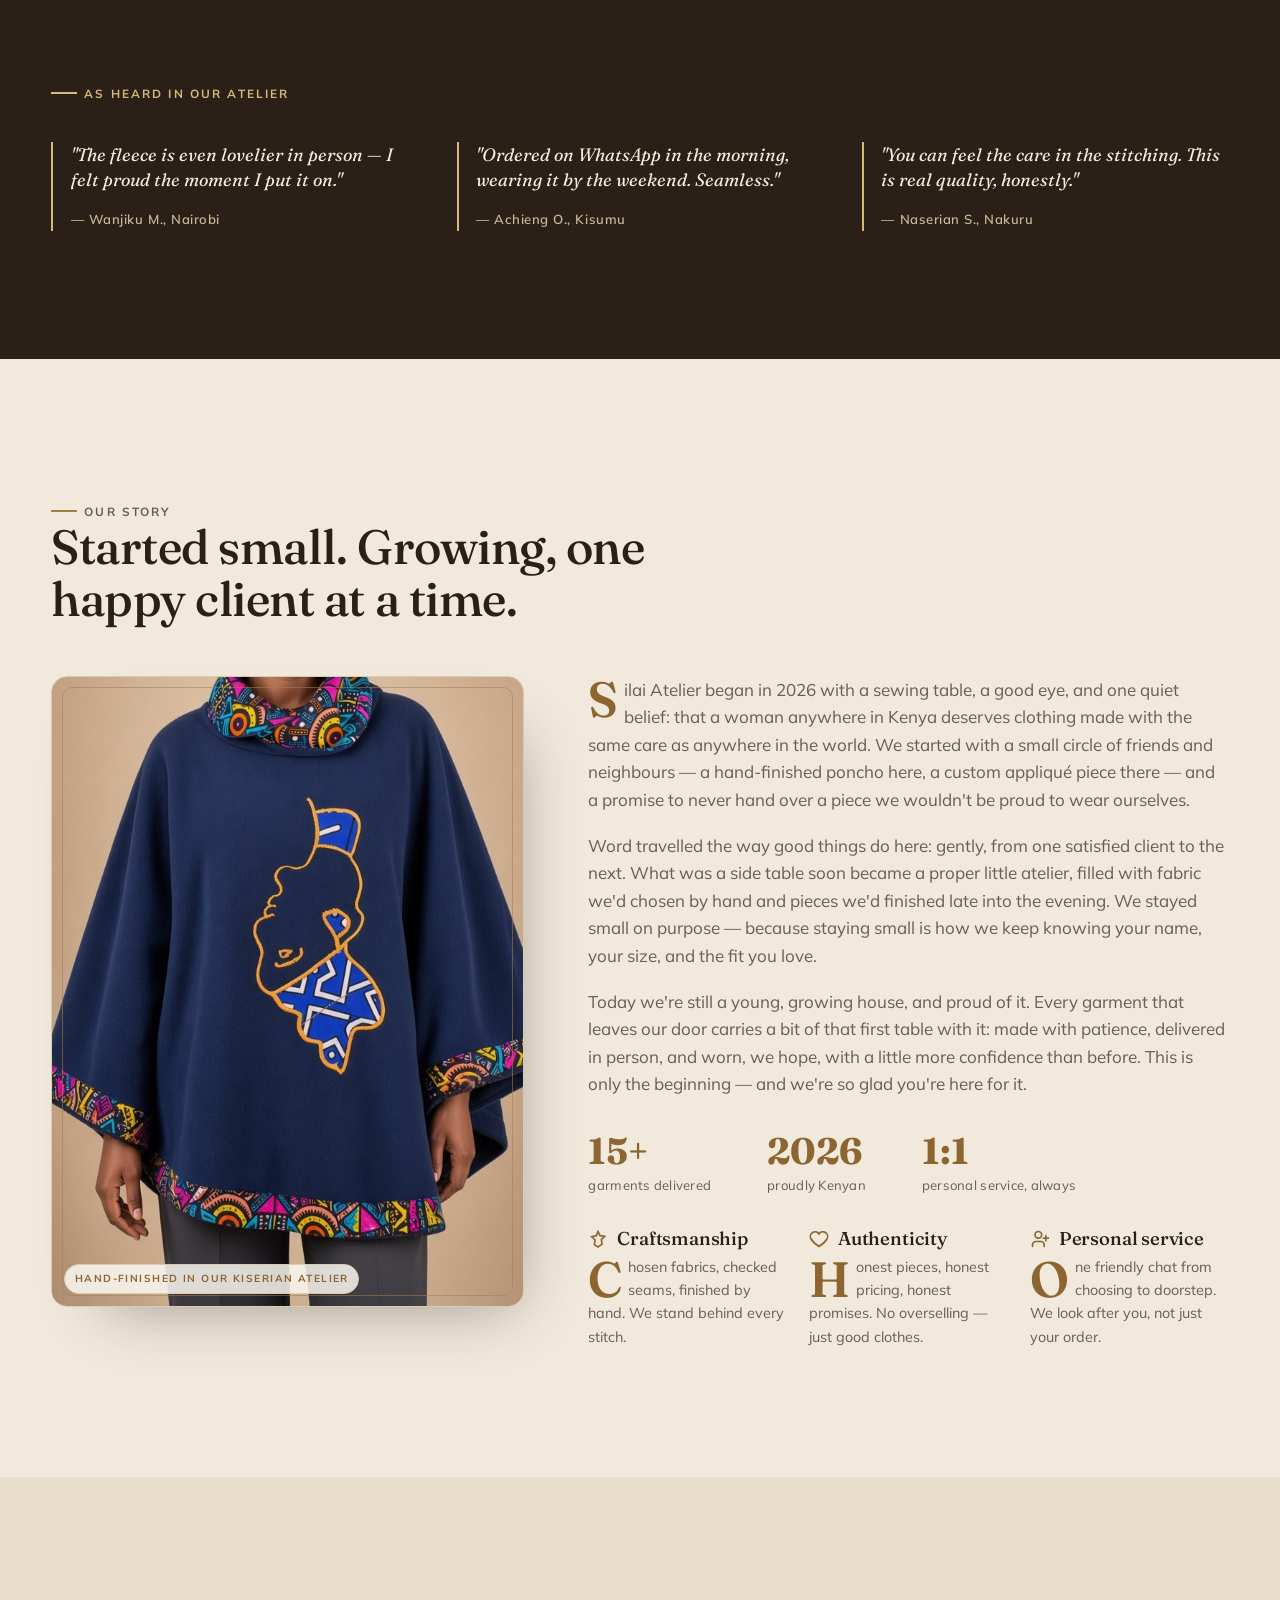
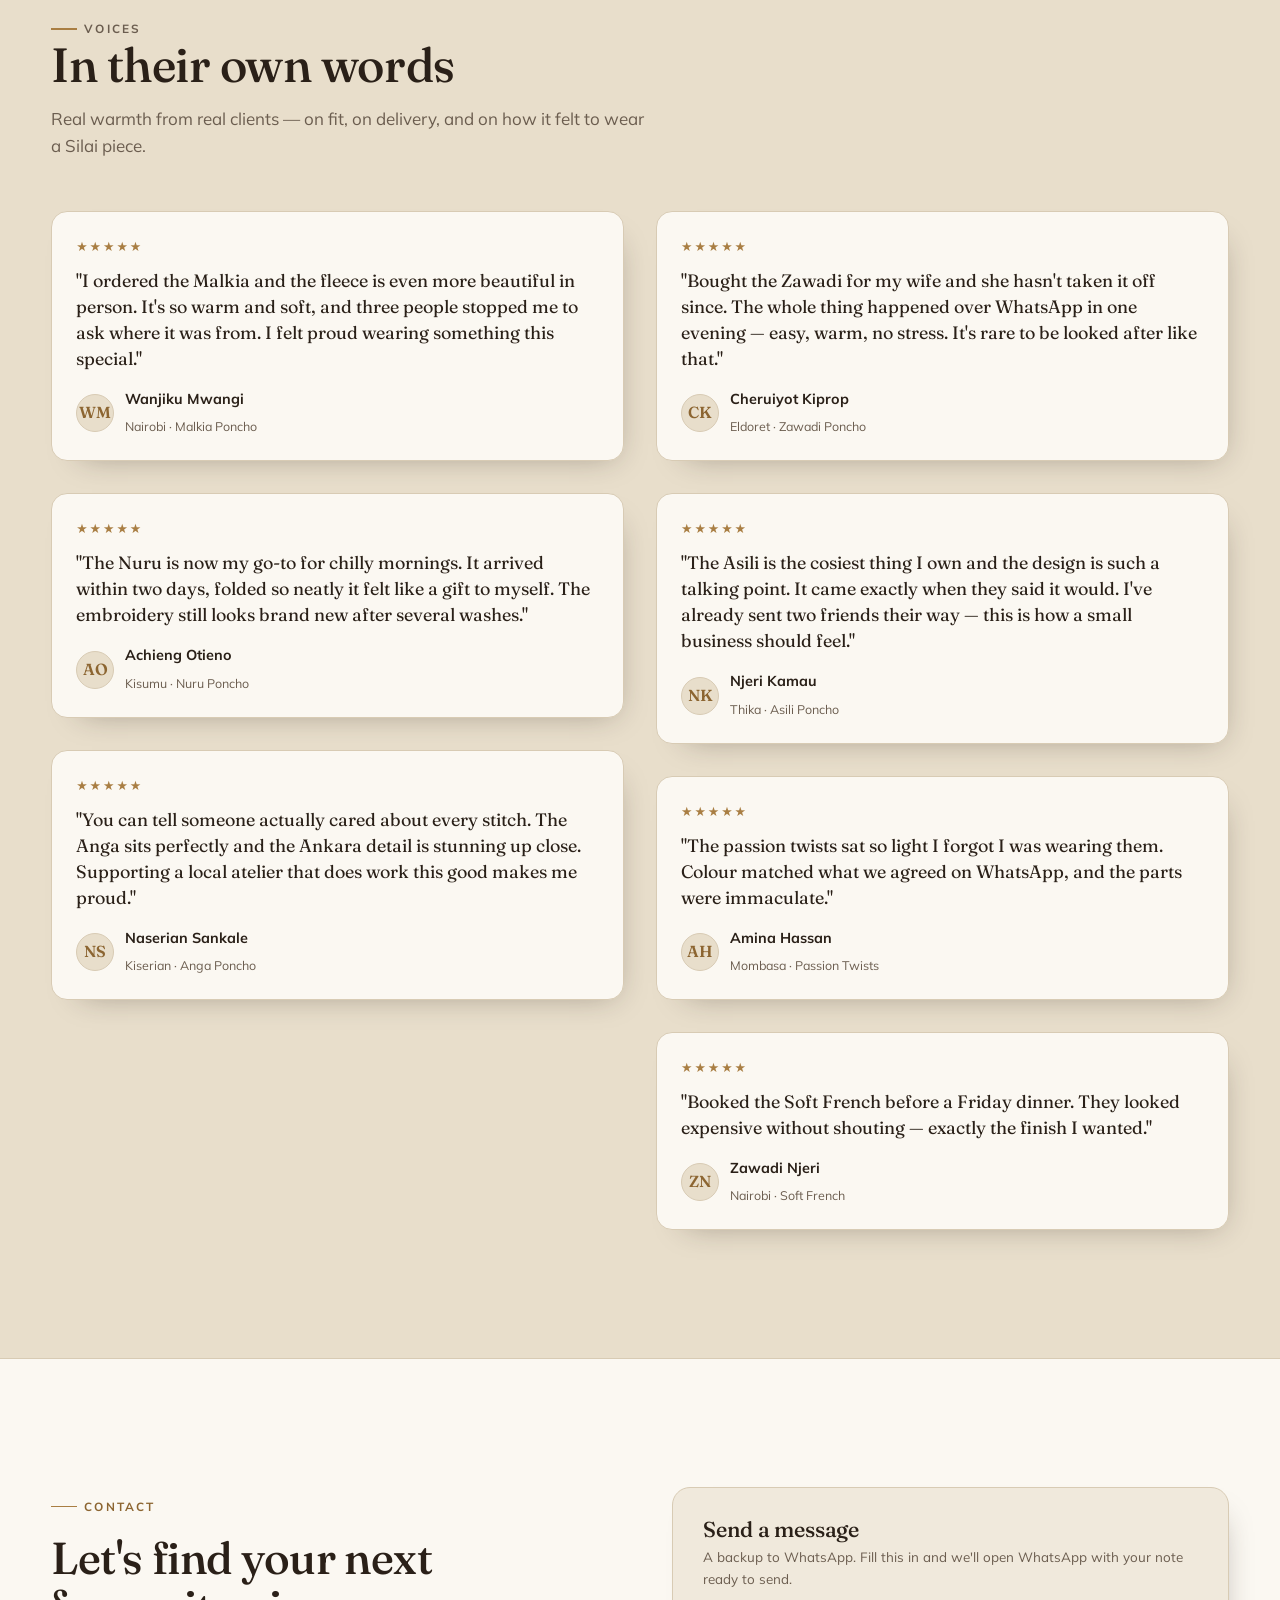
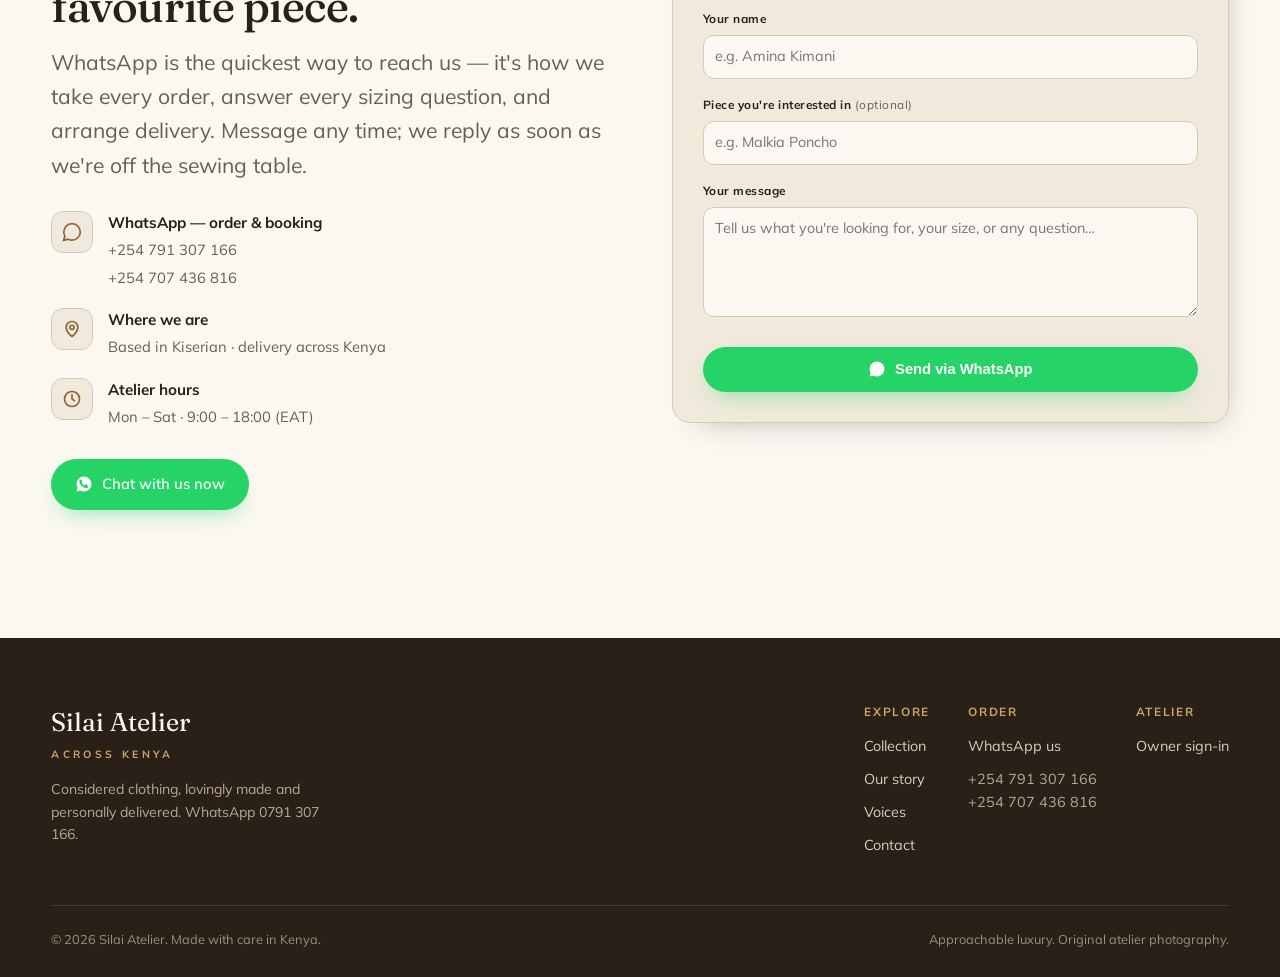
==== commit 6429e8c1: "Publish Silai catalogue photos for ponchos, kimonos, nails and hair. Co-authored-by: Cursor <cursora" ====
--- a/index.html
+++ b/index.html
@@ -3,8 +3,8 @@
 <head>
 <meta charset="UTF-8" />
 <meta name="viewport" content="width=device-width, initial-scale=1, viewport-fit=cover" />
-<title>Salia Atelier — Clothing, nails &amp; hair, across Kenya</title>
-<meta name="description" content="Salia Atelier is a Kenyan boutique — quality clothing, Ankara ponchos, nails and hair, with delivery across the country. Order on WhatsApp." />
+<title>Silai Atelier — Ponchos, kimonos, nails &amp; hair</title>
+<meta name="description" content="Silai Atelier, Kiserian. Polar-fleece Ankara ponchos, long kimono sets, nail art and hair. Order on WhatsApp 0791 307 166 — delivered across Kenya." />
 <link rel="preconnect" href="https://fonts.googleapis.com">
 <link rel="preconnect" href="https://fonts.gstatic.com" crossorigin>
 <link href="https://fonts.googleapis.com/css2?family=Fraunces:ital,opsz,wght@0,9..144,400;0,9..144,500;0,9..144,600;1,9..144,400&family=Mulish:wght@400;500;600;700&display=swap" rel="stylesheet">
@@ -133,9 +133,27 @@
   }
   .hero-tag .soft{ color:var(--ink-soft); }
   .hero-cta{ display:flex; flex-wrap:wrap; gap:.8rem; margin-top:.2rem; }
+  .trust{ display:flex; flex-wrap:wrap; gap:.55rem 1.15rem; margin-top:1.35rem; padding-top:1.1rem; border-top:1px solid var(--line); }
+  .trust span{ font-size:.76rem; letter-spacing:.1em; text-transform:uppercase; font-weight:700; color:var(--ink-soft); }
   .hero-media{ position:relative; overflow:hidden; background:#1A140F; min-height:100%; }
-  .hero-media img{ position:absolute; inset:0; width:100%; height:100%; object-fit:cover; object-position:center 16%; display:block; }
-  .hero-shade{ display:none; }
+  .hero-media::after{ content:""; position:absolute; inset:0; pointer-events:none; background:linear-gradient(90deg, rgba(26,20,15,.22) 0%, transparent 40%); }
+  .hero-media img, .hero-media video{ position:absolute; inset:0; width:100%; height:100%; object-fit:cover; object-position:center 18%; display:block; background:#1A140F; }
+  .film{
+    background:var(--cream);
+    border-top:1px solid var(--line);
+    border-bottom:1px solid var(--line);
+  }
+  .film-inner{ display:grid; grid-template-columns:minmax(0,.9fr) minmax(0,1.2fr); gap:clamp(28px,5vw,64px); align-items:center; }
+  .film-copy h2{ font-size:clamp(1.8rem,3vw,2.6rem); margin-bottom:.8rem; }
+  .film-stage{
+    position:relative; border-radius:18px; overflow:hidden; border:1px solid var(--line);
+    box-shadow:var(--shadow); background:#1A140F; aspect-ratio:4/5; max-height:min(78vh, 720px); margin-inline:auto; width:min(100%, 420px);
+  }
+  .film-stage img, .film-stage video{ width:100%; height:100%; object-fit:cover; object-position:center 18%; display:block; }
+  @media (max-width:800px){
+    .film-inner{ grid-template-columns:1fr; }
+    .film-stage{ max-height:min(70vh, 560px); }
+  }
   .hero-sub{ display:flex; align-items:center; gap:.9rem; margin:1.1rem 0 1.3rem; }
   .hero-sub .line{ height:1.5px; width:clamp(38px,7vw,74px); background:var(--brass); }
   .hero-sub span{ font-size:.82rem; letter-spacing:.26em; text-transform:uppercase; font-weight:700; color:var(--ink-soft); }
@@ -433,14 +451,14 @@
 <!-- ============ NAV ============ -->
 <header class="nav" id="nav">
   <div class="wrap nav-inner">
-    <a class="brandmark" href="#top" aria-label="Salia Atelier home">
-      <span class="b1">Salia</span><span class="b2">Atelier</span>
+    <a class="brandmark" href="#top" aria-label="Silai Atelier home">
+      <span class="b1">Silai</span><span class="b2">Atelier</span>
     </a>
     <nav aria-label="Primary">
       <ul class="nav-links">
         <li><a href="#collection">Collection</a></li>
+        <li><a href="#lookbook">Lookbook</a></li>
         <li><a href="#story">Our story</a></li>
-        <li><a href="#voices">Voices</a></li>
         <li><a href="#contact">Contact</a></li>
       </ul>
     </nav>
@@ -462,18 +480,23 @@
   <section class="hero">
     <div class="hero-copy-col">
       <div class="hero-copy">
-        <p class="eyebrow">Across Kenya · Est. 2026</p>
-        <h1 class="hero-word"><em>Salia</em><br>Atelier</h1>
-        <p class="hero-tag">Considered clothing, ponchos, nails &amp; hair — <span class="soft">delivered across Kenya.</span></p>
+        <p class="eyebrow">Across Kenya · WhatsApp 0791 307 166</p>
+        <h1 class="hero-word"><em>Silai</em><br>Atelier</h1>
+        <p class="hero-tag">Ponchos, long kimonos, nails &amp; hair — <span class="soft">made in Kiserian, sent across Kenya.</span></p>
         <div class="hero-cta">
           <a class="btn btn-primary" href="#collection">Shop the collection
             <svg viewBox="0 0 24 24" fill="none" stroke="currentColor" stroke-width="2" stroke-linecap="round"><path d="M5 12h14M13 6l6 6-6 6"/></svg></a>
           <a class="btn btn-ghost" href="https://wa.me/254791307166" target="_blank" rel="noopener">Book on WhatsApp</a>
         </div>
+        <div class="trust">
+          <span>Kiserian atelier</span>
+          <span>Kenya-wide WhatsApp</span>
+          <span>Original lookbook</span>
+        </div>
       </div>
     </div>
     <div class="hero-media">
-      <img id="heroPhoto" src="assets/hero-ankara.jpg" alt="Woman in a purple and white Ankara dress and gele standing on a park walkway" loading="eager" fetchpriority="high">
+      <img src="assets/poncho-anga.jpg" alt="Navy fleece poncho with Ankara collar and imaginary lady appliqué">
     </div>
   </section>
 
@@ -481,7 +504,25 @@
   <section class="intro section">
     <div class="wrap">
       <h2>A small atelier with a big heart.</h2>
-      <p>Salia Atelier is a Kenyan boutique for beautifully made clothing and Ankara ponchos, with salon-quality nail and hair care — where a handful of thoughtfully chosen pieces beat a rack full of the ordinary. Every piece is checked and finished by hand, then delivered to you personally, wherever you are in Kenya. Approachable luxury, made with heart.</p>
+      <p>Silai Atelier is a Kenyan boutique for beautifully made clothing and Ankara ponchos, with salon-quality nail and hair care — where a handful of thoughtfully chosen pieces beat a rack full of the ordinary. Every piece is checked and finished by hand, then delivered to you personally, wherever you are in Kenya. Approachable luxury, made with heart.</p>
+    </div>
+  </section>
+
+  <!-- ============ LOOKBOOK ============ -->
+  <section class="film section" id="lookbook">
+    <div class="wrap film-inner">
+      <div class="film-copy">
+        <p class="eyebrow">Lookbook</p>
+        <h2>The pieces, as they are.</h2>
+        <p class="lead">This season’s ponchos and long kimono sets, as they are. Same WhatsApp line to order — 0791 307 166.</p>
+        <div class="hero-cta">
+          <a class="btn btn-primary" href="#collection">See every piece</a>
+          <a class="btn btn-ghost" href="https://wa.me/254791307166" target="_blank" rel="noopener">Order on WhatsApp</a>
+        </div>
+      </div>
+      <div class="film-stage">
+        <img src="assets/poncho-malkia.jpg" alt="Burgundy fleece poncho with Ankara hem and imaginary lady appliqué" loading="lazy">
+      </div>
     </div>
   </section>
 
@@ -492,7 +533,7 @@
         <div class="sec-head" style="margin-bottom:0">
           <p class="eyebrow">The Collection</p>
           <h2>In the atelier now</h2>
-          <p>Everything we have just now — ponchos and clothing to shop, plus nail and hair services to book. Found something you love? Tap the WhatsApp button on any item and we'll take it from there, all over one friendly chat.</p>
+          <p>Ponchos and long kimono sets to shop, plus nail and hair looks to book. Tap WhatsApp on any piece.</p>
         </div>
       </div>
       <div id="collectionGrid" aria-live="polite"></div>
@@ -505,7 +546,7 @@
       <p class="eyebrow">As heard in our atelier</p>
       <div class="strip-grid">
         <div class="strip-quote">
-          <p>"The appliqué is even lovelier in person — I felt proud the moment I put it on."</p>
+          <p>"The fleece is even lovelier in person — I felt proud the moment I put it on."</p>
           <cite>— Wanjiku M., Nairobi</cite>
         </div>
         <div class="strip-quote">
@@ -530,12 +571,12 @@
       <div class="story-grid">
         <div class="story-figure">
           <div class="photo-frame story-frame">
-            <img id="storyPhoto" class="illus" alt="Woman in a brown dress and headwrap seated in a sunlit interior" loading="lazy">
+            <img id="storyPhoto" class="illus" alt="Navy fleece poncho with Ankara collar and imaginary lady appliqué" loading="lazy">
             <span class="frame-cap">Hand-finished in our Kiserian atelier</span>
           </div>
         </div>
         <div class="story-copy">
-          <p>Salia Atelier began in 2026 with a sewing table, a good eye, and one quiet belief: that a woman anywhere in Kenya deserves clothing made with the same care as anywhere in the world. We started with a small circle of friends and neighbours — a hand-finished poncho here, a custom appliqué piece there — and a promise to never hand over a piece we wouldn't be proud to wear ourselves.</p>
+          <p>Silai Atelier began in 2026 with a sewing table, a good eye, and one quiet belief: that a woman anywhere in Kenya deserves clothing made with the same care as anywhere in the world. We started with a small circle of friends and neighbours — a hand-finished poncho here, a custom appliqué piece there — and a promise to never hand over a piece we wouldn't be proud to wear ourselves.</p>
           <p>Word travelled the way good things do here: gently, from one satisfied client to the next. What was a side table soon became a proper little atelier, filled with fabric we'd chosen by hand and pieces we'd finished late into the evening. We stayed small on purpose — because staying small is how we keep knowing your name, your size, and the fit you love.</p>
           <p>Today we're still a young, growing house, and proud of it. Every garment that leaves our door carries a bit of that first table with it: made with patience, delivered in person, and worn, we hope, with a little more confidence than before. This is only the beginning — and we're so glad you're here for it.</p>
 
@@ -570,7 +611,7 @@
       <div class="sec-head">
         <p class="eyebrow">Voices</p>
         <h2>In their own words</h2>
-        <p>Real warmth from real clients — on fit, on delivery, and on how it felt to wear a Salia piece.</p>
+        <p>Real warmth from real clients — on fit, on delivery, and on how it felt to wear a Silai piece.</p>
       </div>
       <div class="t-grid" id="testimonials"></div>
     </div>
@@ -638,9 +679,9 @@
   <div class="wrap">
     <div class="foot-grid">
       <div class="foot-brand">
-        <div class="b1">Salia Atelier</div>
+        <div class="b1">Silai Atelier</div>
         <div class="b2">Across Kenya</div>
-        <p>Considered clothing, lovingly made and personally delivered. Est. 2026.</p>
+        <p>Considered clothing, lovingly made and personally delivered. WhatsApp 0791 307 166.</p>
       </div>
       <div class="foot-nav">
         <div class="foot-col">
@@ -662,8 +703,8 @@
       </div>
     </div>
     <div class="foot-bottom">
-      <span>© <span id="year"></span> Salia Atelier. Made with care in Kenya.</span>
-      <span>Approachable luxury. Catalogue photos via Pexels.</span>
+      <span>© <span id="year"></span> Silai Atelier. Made with care in Kenya.</span>
+      <span>Approachable luxury. Original atelier photography.</span>
     </div>
   </div>
 </footer>
@@ -694,7 +735,7 @@
   "use strict";
   var WA = "254791307166";   // primary order & booking line
   var WA2 = "254707436816";  // second line
-  var LS_CAT = "salia.catalog.v6";
+  var LS_CAT = "silai.catalog.v11";
   var LS_PIN = "salia.pin.v1";
   var DEFAULT_PIN = "salia2026";
 
@@ -733,85 +774,76 @@
 
   // ---- sample catalog (shown until the owner adds their own) ----
   var CATS = [
-    { key:"poncho",   label:"Ankara Ponchos", blurb:"Our signature hand-appliquéd and embroidered ponchos — each one a little different.", kind:"shop" },
-    { key:"clothing", label:"Clothing",       blurb:"Considered, quality pieces for every day and every occasion.", kind:"shop" },
-    { key:"nails",    label:"Nail Care",      blurb:"Manicures, gels and nail art, finished with care.", kind:"service", banner:"assets/banner-nails.jpg", bannerAlt:"Woman checking her manicure at a nail salon" },
-    { key:"hair",     label:"Hair Styling",   blurb:"Braids, styling and treatments to leave you looking and feeling your best.", kind:"service", banner:"assets/banner-hair.jpg", bannerAlt:"Woman with long knotless braids" }
+    { key:"poncho",   label:"Fleece Ponchos", blurb:"Smooth polar fleece with Ankara at the collar, sleeves and hem, plus imaginary lady art and maps of Africa.", kind:"shop", banner:"assets/poncho-anga.jpg", bannerAlt:"Navy fleece poncho with Ankara collar" },
+    { key:"clothing", label:"Kimono & trouser", blurb:"Long open Ankara kimonos with matching palazzo trousers — blue, green and maroon.", kind:"shop", banner:"assets/set-maroon.jpg", bannerAlt:"Long maroon Ankara kimono with palazzo trousers" },
+    { key:"nails",    label:"Nail Care",      blurb:"French, art, animal print and stilettos — finished in the atelier.", kind:"service", banner:"assets/nails-soft-french.jpg", bannerAlt:"Soft pink French manicure with a 3D flower" },
+    { key:"hair",     label:"Hair Styling",   blurb:"Passion twists, French curls, boho braids, knotless and curly ponies.", kind:"service", banner:"assets/hair-passion-copper.jpg", bannerAlt:"Long copper passion twists" }
   ];
 
   var SAMPLE = [
-    { id:"p1", cat:"poncho", name:"Malkia Poncho", price:2000, img:"assets/poncho-malkia.jpg",
-      alt:"Woman wearing the Malkia marled poncho with a hand-appliquéd portrait and purple Ankara headwrap",
-      desc:"A cosy marled poncho crowned with a hand-appliquéd portrait — a woman in profile beneath an Ankara headwrap in rich purples. Warm, bold, and one of a kind." },
-    { id:"p2", cat:"poncho", name:"Nuru Poncho", price:2000, img:"assets/poncho-nuru.jpg",
-      alt:"Woman wearing the Nuru deep-red poncho with gold embroidery and a vivid Ankara headwrap",
-      desc:"Deep-red marled poncho with a gold hand-embroidered profile and a vivid Ankara headwrap. A statement piece that still feels like a hug on a cool morning." },
-    { id:"p3", cat:"poncho", name:"Anga Poncho", price:2000, img:"assets/poncho-anga.jpg",
-      alt:"Woman wearing the Anga navy poncho with gold embroidery and a geometric blue Ankara headwrap",
-      desc:"Navy marled poncho finished with a golden embroidered profile and a geometric Ankara headwrap in blues. Understated from afar, striking up close." },
-    { id:"p4", cat:"poncho", name:"Zawadi Poncho", price:2000, img:"assets/poncho-zawadi.jpg",
-      alt:"Woman wearing the Zawadi olive-green poncho with a hand-stitched portrait and geometric Ankara crown",
-      desc:"Olive-green marled poncho with a hand-stitched profile and a bold geometric Ankara crown. Earthy, warm, and easy to style." },
-    { id:"p5", cat:"poncho", name:"Asili Poncho", price:2000, img:"assets/poncho-asili.jpg",
-      alt:"Woman wearing the Asili rust-toned poncho with a bold Ankara appliqué and orange stitching",
-      desc:"Rust-toned marled poncho with a bold Ankara appliqué motif and orange satin-stitch detailing. Cosy, characterful, and proudly handmade." },
-
-    { id:"c1", cat:"clothing", name:"The Neema Wrap", price:4500, img:"assets/clothing-wrap-dress.jpg",
-      alt:"Woman in a floral wrap and checked blazer",
-      desc:"Our signature wrap in soft, breathable cotton — flattering on every shape, tie-adjustable, and endlessly easy to wear." },
-    { id:"c2", cat:"clothing", name:"Naserian Shirt", price:2800, img:"assets/clothing-linen-shirt.jpg",
-      alt:"Woman in a relaxed white shirt and long braids",
-      desc:"A relaxed, everyday linen shirt with a gentle drape. Named for a friend who wore the very first one." },
-    { id:"c3", cat:"clothing", name:"Ngong Hills Trench", price:6200, img:"assets/clothing-trench.jpg",
-      alt:"Woman in a long plaid coat and afro on a city street",
-      desc:"A lightweight trench for cool highland mornings — clean lines, a considered collar, quietly elegant." },
-    { id:"c4", cat:"clothing", name:"Amani Silk Set", price:5400, img:"assets/clothing-two-piece.jpg",
-      alt:"Woman in a black silk shirt and trousers with red braids",
-      desc:"Coordinated top and trousers you can wear together or apart. Comfortable enough for a full, busy day." },
-    { id:"c5", cat:"clothing", name:"Tumaini Ankara Maxi", price:3600, img:"assets/clothing-maxi-skirt.jpg",
-      alt:"Woman in a yellow and red Ankara maxi seated in a park",
-      desc:"A flowing maxi that moves beautifully. Deep pockets, a smooth waistband, and just the right weight." },
-    { id:"c6", cat:"clothing", name:"Baraka Blazer", price:5900, img:"assets/clothing-blazer.jpg",
-      alt:"Woman in a navy tailored blazer and white roll-neck",
-      desc:"A structured blazer finished by hand — the piece that turns an ordinary outfit into an occasion." },
-
-    { id:"n1", cat:"nails", name:"Classic Manicure", price:500, img:"assets/nails-classic.jpg", pos:"center 40%",
-      alt:"Woman showing a classic nude French manicure",
-      desc:"A tidy, polished finish — shaping, cuticle care and a colour of your choice." },
-    { id:"n2", cat:"nails", name:"Gel Manicure", price:1000, img:"assets/nails-gel.jpg", pos:"center 48%",
-      alt:"Hand with red gel polish curing under a UV lamp",
-      desc:"Long-lasting, high-shine gel that stays flawless for weeks." },
-    { id:"n3", cat:"nails", name:"Acrylic Full Set", price:1500, img:"assets/nails-acrylic.jpg", pos:"center 38%",
-      alt:"Long nude acrylic nails beside salon colour swatches",
-      desc:"Custom length and shape, built and finished to suit you." },
-    { id:"n4", cat:"nails", name:"Nail Art (per set)", price:1800, img:"assets/nails-art.jpg", pos:"center 46%",
-      alt:"Nail technician painting a design with a fine brush",
-      desc:"Hand-painted designs — from subtle to statement. Bring a picture or let us surprise you." },
-    { id:"n5", cat:"nails", name:"Classic Pedicure", price:800, img:"assets/nails-pedicure.jpg", pos:"center 42%",
-      alt:"Feet with red pedicure polish during a spa treatment",
-      desc:"A soothing soak, scrub and polish to leave your feet happy." },
-
-    { id:"h1", cat:"hair", name:"Knotless Braids", price:2500, img:"assets/hair-knotless.jpg", pos:"center 28%",
-      alt:"Woman with long knotless box braids in a black two-piece",
-      desc:"Neat, lightweight and long-lasting knotless braids, sized to your preference." },
-    { id:"h2", cat:"hair", name:"Cornrows / Lines", price:1000, img:"assets/hair-cornrows.jpg", pos:"center 32%",
-      alt:"Woman with neat cornrows styled close to the scalp",
-      desc:"Clean, crisp cornrows — simple straightbacks or a custom pattern." },
-    { id:"h3", cat:"hair", name:"Silk Press", price:1500, img:"assets/hair-silk-press.jpg", pos:"center 28%",
-      alt:"Woman with long, sleek pressed hair and a fringe",
-      desc:"A smooth, bouncy silk press with heat protection and shine." },
-    { id:"h4", cat:"hair", name:"Wash & Blow-Dry", price:800, img:"assets/hair-wash.jpg", pos:"center 42%",
-      alt:"Woman having her hair washed at a salon basin",
-      desc:"A refreshing wash, condition and blow-dry, ready to style." },
-    { id:"h5", cat:"hair", name:"Twist-Out Styling", price:1200, img:"assets/hair-twist-out.jpg", pos:"center 28%",
-      alt:"Woman with a defined natural afro and twist-out texture",
-      desc:"Defined, springy twist-outs that show off your natural texture." }
+    { id:"p1", cat:"poncho", name:"Malkia Poncho", price:2000, img:"assets/poncho-malkia.jpg", pos:"center 20%",
+      alt:"Burgundy fleece poncho with Ankara collar, lining and imaginary lady appliqué",
+      desc:"Smooth burgundy polar fleece with Ankara at the collar, sleeves and hem, and a hand-appliquéd imaginary African lady." },
+    { id:"p2", cat:"poncho", name:"Nuru Poncho", price:2000, img:"assets/poncho-nuru.jpg", pos:"center 18%",
+      alt:"Deep-red fleece poncho with gold-outline lady art and Ankara trim",
+      desc:"Deep-red polar fleece with a gold-outline imaginary African lady and vivid Ankara at the collar, cuffs and hem." },
+    { id:"p3", cat:"poncho", name:"Anga Poncho", price:2000, img:"assets/poncho-anga.jpg", pos:"center 18%",
+      alt:"Navy fleece poncho with imaginary lady appliqué and Ankara lining",
+      desc:"Navy polar fleece with a gold-outline imaginary African lady and geometric Ankara in blues." },
+    { id:"p4", cat:"poncho", name:"Zawadi Poncho", price:2000, img:"assets/poncho-zawadi.jpg", pos:"center 18%",
+      alt:"Olive fleece poncho with geometric crown art and Ankara trim",
+      desc:"Olive polar fleece with a gold-outline imaginary African lady and a bold geometric Ankara crown." },
+    { id:"p5", cat:"poncho", name:"Asili Poncho", price:2000, img:"assets/poncho-asili.jpg", pos:"center 18%",
+      alt:"Rust fleece poncho with a map of Africa appliqué",
+      desc:"Rust polar fleece with a map of Africa appliqué in red, black and dotted Ankara." },
+
+    { id:"c1", cat:"clothing", name:"Blue Kimono Set", price:3500, img:"assets/set-blue.jpg", pos:"center 12%",
+      alt:"Long blue Ankara kimono vest with matching palazzo trousers",
+      desc:"Long open kimono with black binding and matching wide trousers in original blue Ankara. Inner top included in the look; sold as a two-piece." },
+    { id:"c2", cat:"clothing", name:"Green Kimono Set", price:3500, img:"assets/set-green.jpg", pos:"center 12%",
+      alt:"Long green Ankara kimono vest with matching palazzo trousers",
+      desc:"Knee-length open kimono and palazzo trousers in leaf-print green Ankara, finished with black binding." },
+    { id:"c3", cat:"clothing", name:"Maroon Kimono Set", price:3500, img:"assets/set-maroon.jpg", pos:"center 12%",
+      alt:"Long maroon Ankara kimono vest with matching palazzo trousers",
+      desc:"Long maroon Ankara two-piece — open kimono vest and matching trousers, made to move." },
+
+    { id:"n1", cat:"nails", name:"Soft French", price:1500, img:"assets/nails-soft-french.jpg", pos:"center 50%",
+      alt:"Square baby-pink French manicure with a 3D flower",
+      desc:"Square tips, milky pink, a thin white smile line and a single 3D bloom. Quiet luxury for everyday." },
+    { id:"n2", cat:"nails", name:"Pretty Girl Set", price:2000, img:"assets/nails-pink-bow.jpg", pos:"center 45%",
+      alt:"Pink French coffin nails with 3D bows",
+      desc:"Glossy pink French with 3D bows and flowers. Soft, pretty, and made to photograph well." },
+    { id:"n3", cat:"nails", name:"Safari Print", price:2200, img:"assets/nails-safari.jpg", pos:"center 48%",
+      alt:"Long nails in leopard, zebra and giraffe print",
+      desc:"Leopard, zebra and giraffe on a nude base — a statement set with a gold accent nail." },
+    { id:"n4", cat:"nails", name:"Sunset Abstract", price:2000, img:"assets/nails-sunset.jpg", pos:"center 48%",
+      alt:"Orange and black abstract nails with leopard spots",
+      desc:"Chrome orange, black swirl and a hint of leopard. Bold without being noisy." },
+    { id:"n5", cat:"nails", name:"Stiletto Atelier", price:2200, img:"assets/nails-stiletto.jpg", pos:"center 48%",
+      alt:"Pink stiletto nails with white tips and bows",
+      desc:"Long stilettos in milky pink with white tips, bows and florals. For evenings and occasions." },
+
+    { id:"h1", cat:"hair", name:"Passion Twists", price:4500, img:"assets/hair-passion-copper.jpg", pos:"center 22%",
+      alt:"Long copper and honey passion twists",
+      desc:"Neat diamond parts, copper-to-honey passion twists. Lightweight, long, and finished to last." },
+    { id:"h2", cat:"hair", name:"French Curl Braids", price:5000, img:"assets/hair-french-burgundy.jpg", pos:"center 20%",
+      alt:"Long burgundy French curl braids",
+      desc:"Burgundy French curls with a silky fall. A colour that reads expensive in any light." },
+    { id:"h3", cat:"hair", name:"Boho Braids", price:5500, img:"assets/hair-boho.jpg", pos:"center 28%",
+      alt:"Boho braids with curly ends and a cornrowed crown",
+      desc:"Swirl cornrows into curly boho ends. Soft at the face, structured at the crown." },
+    { id:"h4", cat:"hair", name:"Knotless Luxe", price:4800, img:"assets/hair-knotless-luxe.jpg", pos:"center 18%",
+      alt:"Long black knotless braids with curled ends",
+      desc:"Classic black knotless with curled ends — the braid that makes a blazer look considered." },
+    { id:"h5", cat:"hair", name:"Curly Ponytail", price:2500, img:"assets/hair-pony-curls.jpg", pos:"center 30%",
+      alt:"High ponytail with honey curly extensions",
+      desc:"Sleek high pony, neat braid base, honey curls. Quick glamour that still looks finished." }
   ];
 
   // ---- testimonials ----
   var TESTI = [
     { n:"Wanjiku Mwangi", city:"Nairobi", g:"Malkia Poncho",
-      q:"I ordered the Malkia and the appliqué is even more beautiful in person. It's so warm and soft, and three people stopped me to ask where it was from. I felt proud wearing something this special." },
+      q:"I ordered the Malkia and the fleece is even more beautiful in person. It's so warm and soft, and three people stopped me to ask where it was from. I felt proud wearing something this special." },
     { n:"Achieng Otieno", city:"Kisumu", g:"Nuru Poncho",
       q:"The Nuru is now my go-to for chilly mornings. It arrived within two days, folded so neatly it felt like a gift to myself. The embroidery still looks brand new after several washes." },
     { n:"Naserian Sankale", city:"Kiserian", g:"Anga Poncho",
@@ -820,8 +852,10 @@
       q:"Bought the Zawadi for my wife and she hasn't taken it off since. The whole thing happened over WhatsApp in one evening — easy, warm, no stress. It's rare to be looked after like that." },
     { n:"Njeri Kamau", city:"Thika", g:"Asili Poncho",
       q:"The Asili is the cosiest thing I own and the design is such a talking point. It came exactly when they said it would. I've already sent two friends their way — this is how a small business should feel." },
-    { n:"Amina Hassan", city:"Mombasa", g:"Malkia Poncho",
-      q:"I wore my Malkia on a cool coast evening and loved it. What stayed with me was the personal follow-up message a week later just to check the fit was right. Who does that anymore?" }
+    { n:"Amina Hassan", city:"Mombasa", g:"Passion Twists",
+      q:"The passion twists sat so light I forgot I was wearing them. Colour matched what we agreed on WhatsApp, and the parts were immaculate." },
+    { n:"Zawadi Njeri", city:"Nairobi", g:"Soft French",
+      q:"Booked the Soft French before a Friday dinner. They looked expensive without shouting — exactly the finish I wanted." }
   ];
 
   // ---- state ----
@@ -850,8 +884,8 @@
       : phSvg(it.cat||"poncho");
     var tag = it.img ? "" : '<span class="card-tag">Photo coming soon</span>';
     var msg = service
-      ? 'Hello Salia Atelier! I would love to book "'+it.name+'" ('+money(it.price)+'). When are you available?'
-      : 'Hello Salia Atelier! I would love to order the "'+it.name+'" ('+money(it.price)+'). Is it available?';
+      ? 'Hello Silai Atelier! I would love to book "'+it.name+'" ('+money(it.price)+'). When are you available?'
+      : 'Hello Silai Atelier! I would love to order the "'+it.name+'" ('+money(it.price)+'). Is it available?';
     var label = service ? "Book via WhatsApp" : "Order via WhatsApp";
     return ''+
     '<article class="card'+(service?' card-service':'')+'">'+
@@ -1021,7 +1055,7 @@
       '<div class="field field-sm"><label for="fCat">Category</label>'+
       '<select id="fCat">'+
         '<option value="poncho">Ankara Ponchos</option>'+
-        '<option value="clothing">Clothing</option>'+
+        '<option value="clothing">Kimono &amp; trouser</option>'+
         '<option value="nails">Nail Care</option>'+
         '<option value="hair">Hair Styling</option>'+
       '</select></div>'+
@@ -1172,7 +1206,7 @@
       var blob = new Blob([data], {type:"application/json"});
       var a = document.createElement("a");
       a.href = URL.createObjectURL(blob);
-      a.download = "salia-catalogue.json";
+      a.download = "salier-catalogue.json";
       document.body.appendChild(a); a.click(); a.remove();
       setTimeout(function(){ URL.revokeObjectURL(a.href); }, 1000);
       toast("Catalogue downloaded.");
@@ -1238,7 +1272,7 @@
     var msg = document.getElementById("cf-msg").value.trim();
     if(!msg && !item){ toast("Add a short message so we know how to help."); return; }
     var parts = [];
-    parts.push("Hello Salia Atelier!");
+    parts.push("Hello Silai Atelier!");
     if(name) parts.push("My name is " + name + ".");
     if(item) parts.push('I\'m interested in the "' + item + '".');
     if(msg) parts.push(msg);
@@ -1258,8 +1292,7 @@
     });
   }
 
-  var _hp = document.getElementById('heroPhoto'); if(_hp) _hp.src = 'assets/hero-ankara.jpg';
-  var _sp = document.getElementById('storyPhoto'); if(_sp) _sp.src = 'assets/story-atelier.jpg';
+  var _sp = document.getElementById('storyPhoto'); if(_sp) _sp.src = 'assets/poncho-anga.jpg';
 
   // ---- initial render ----
   renderCollection();
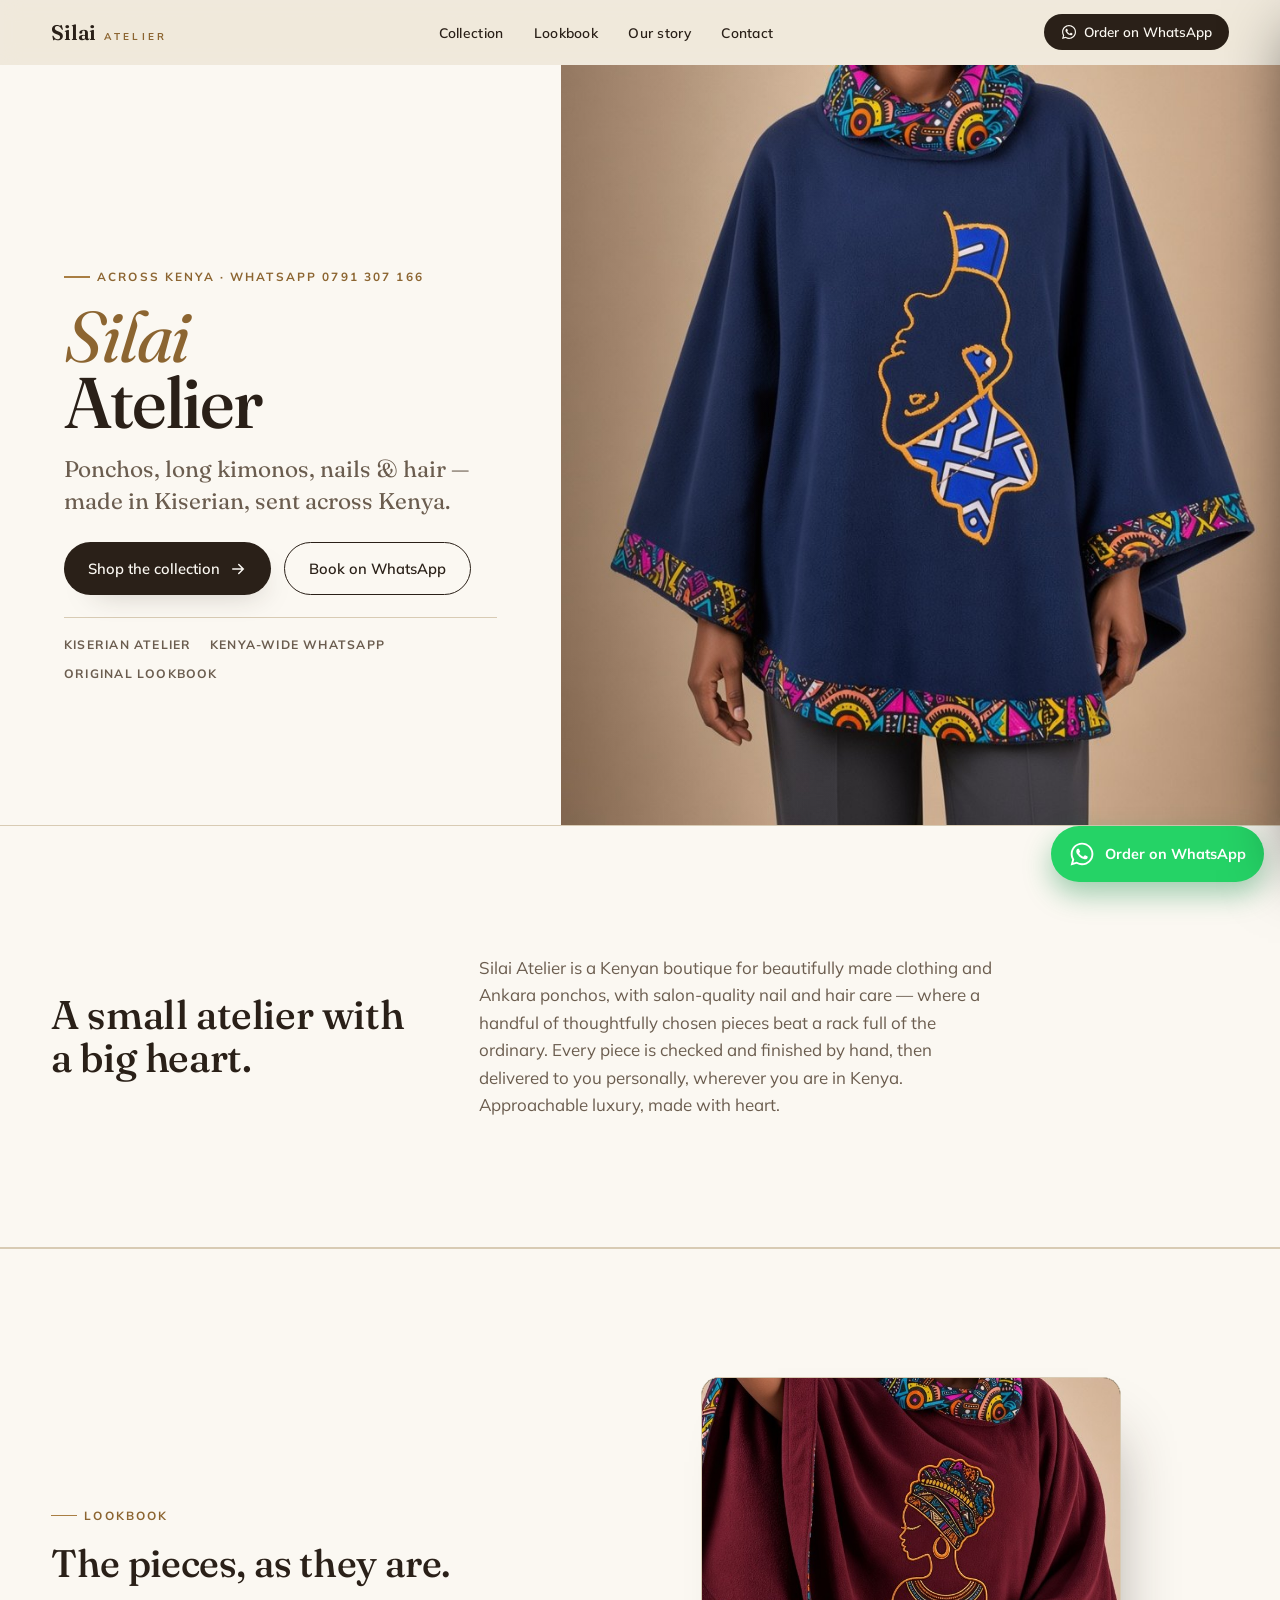
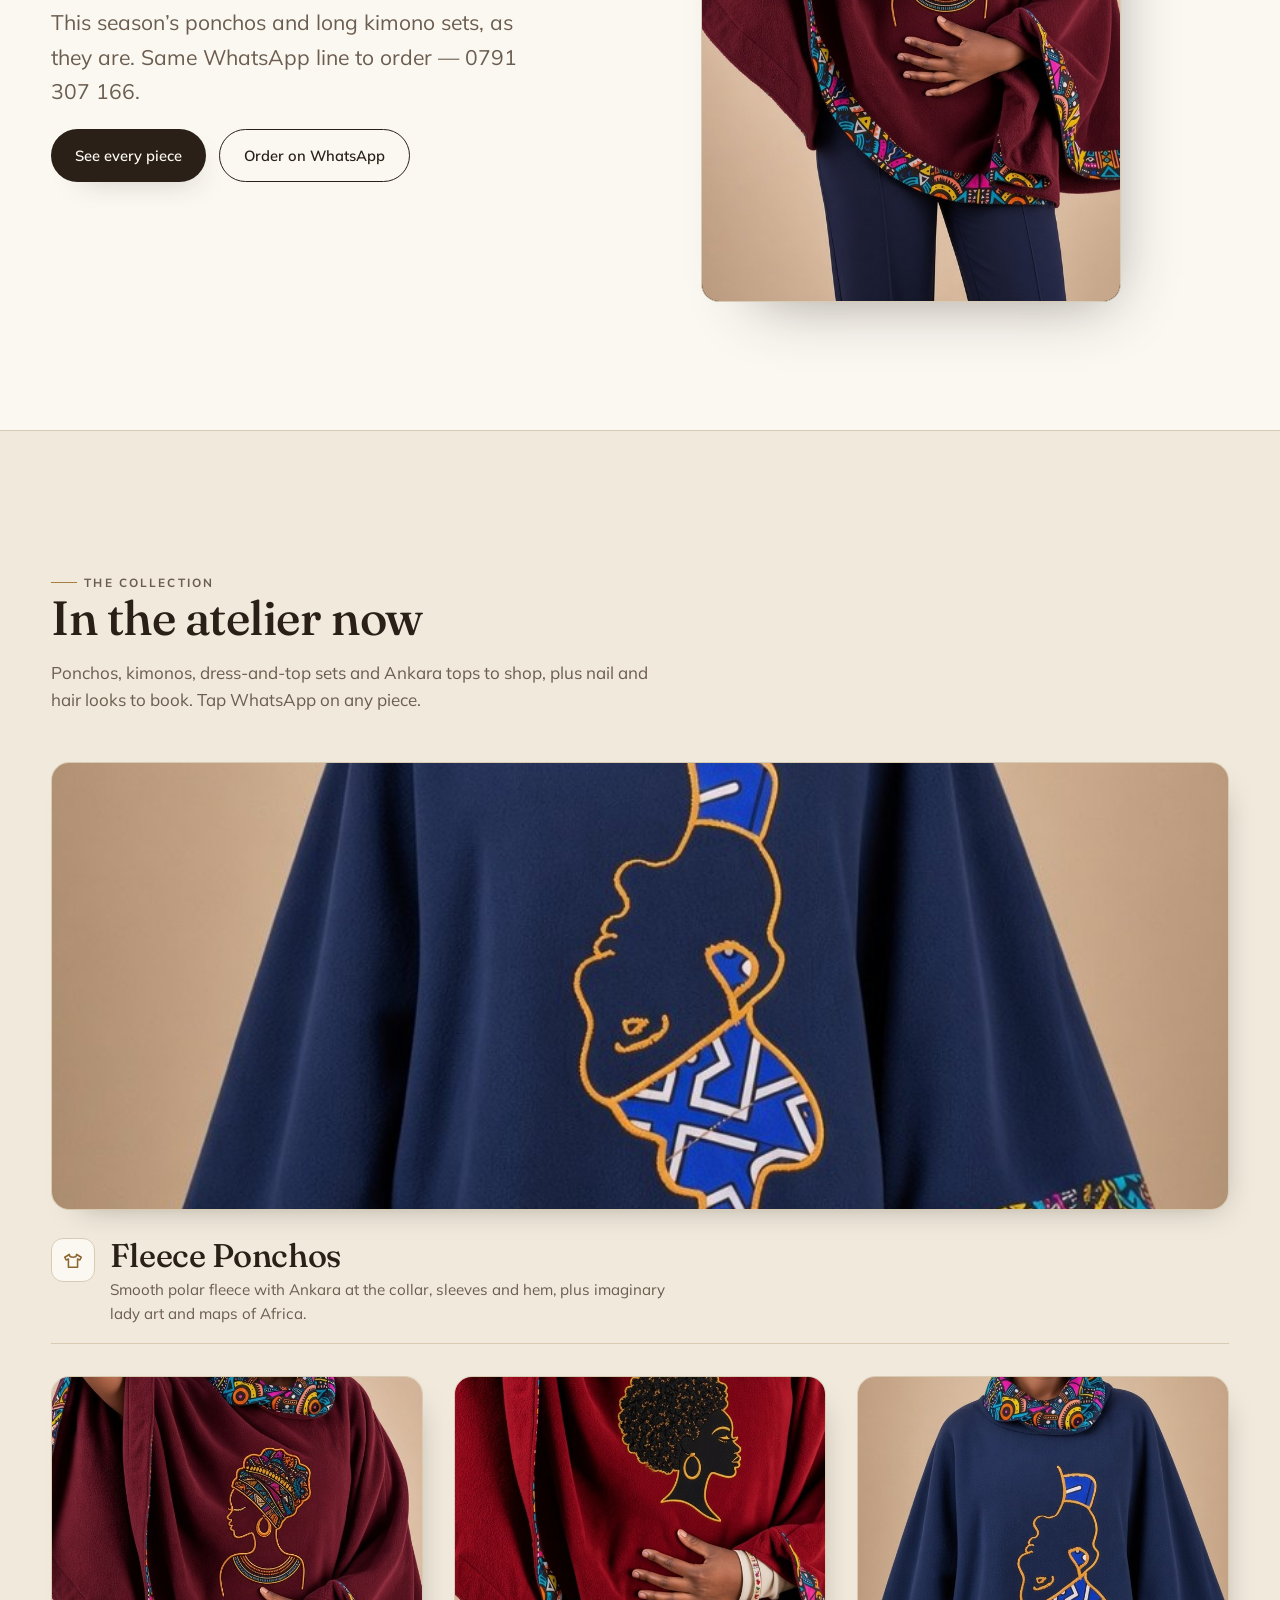
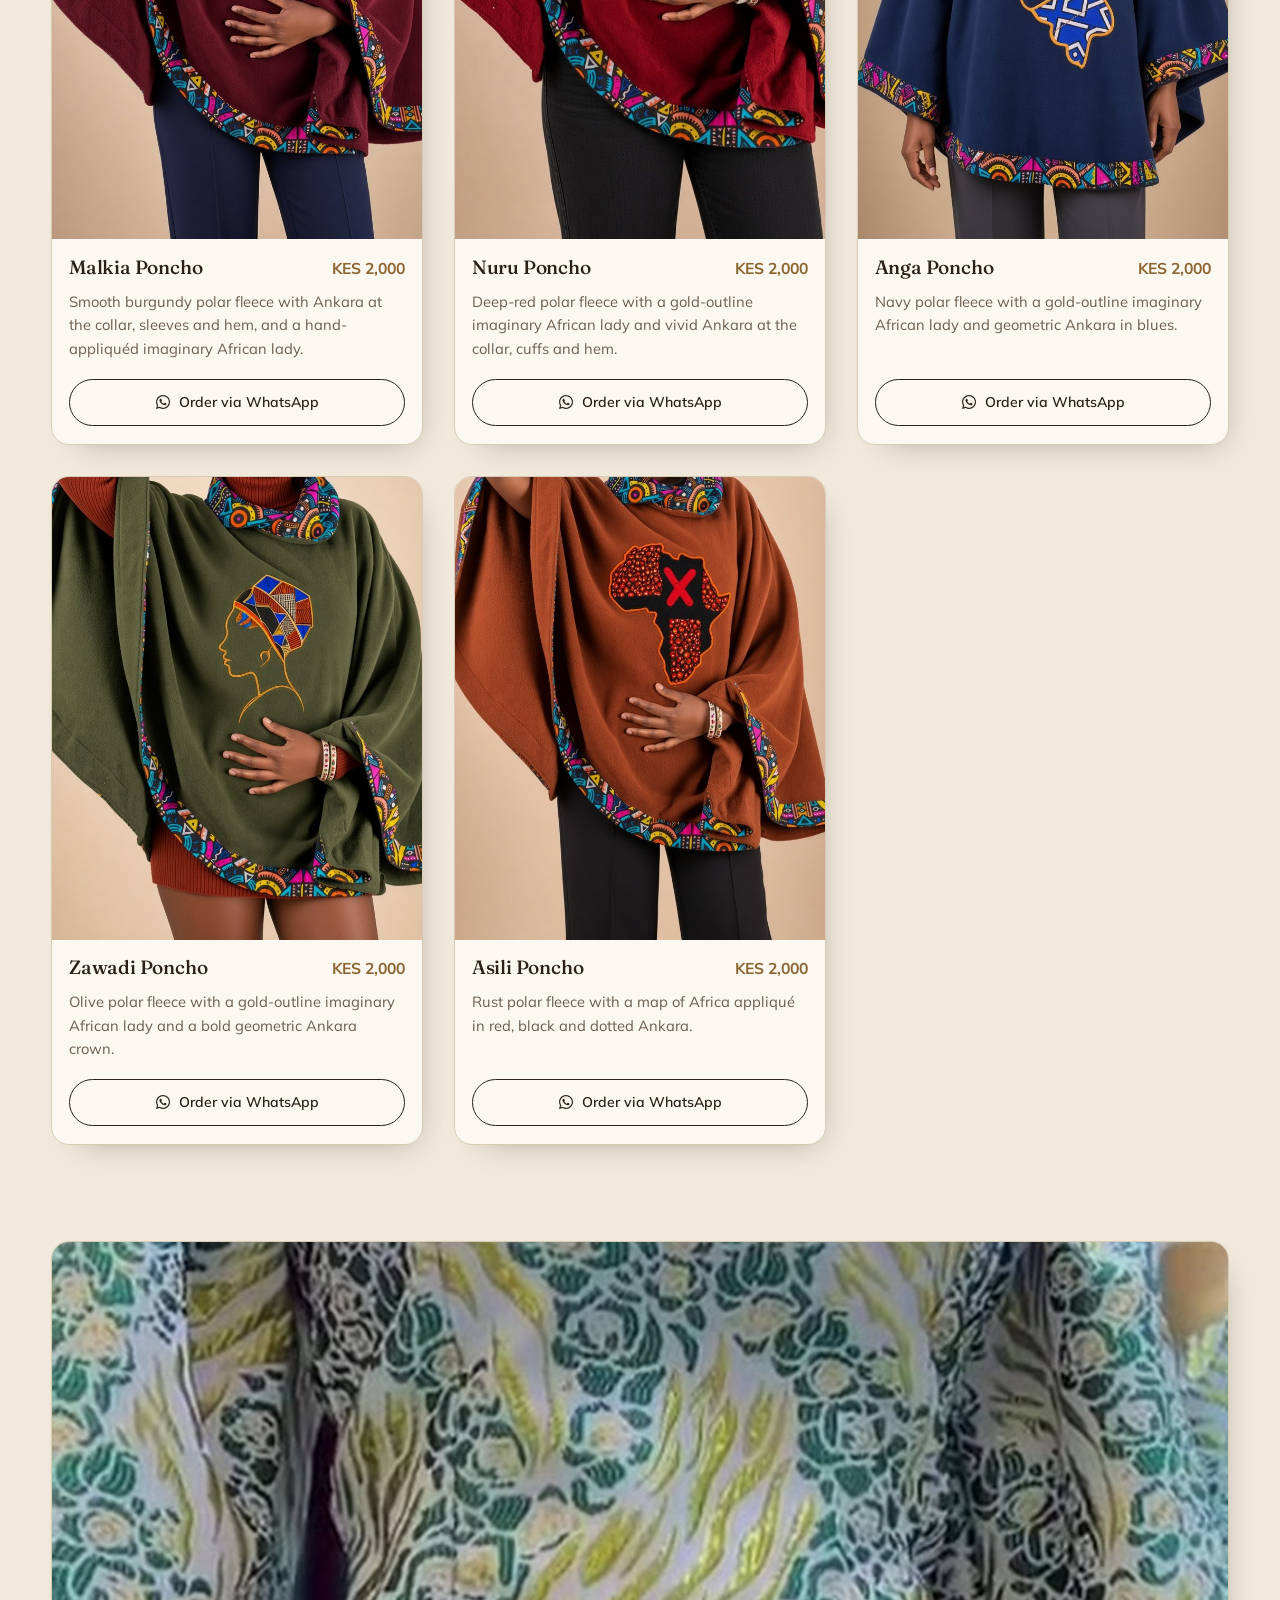
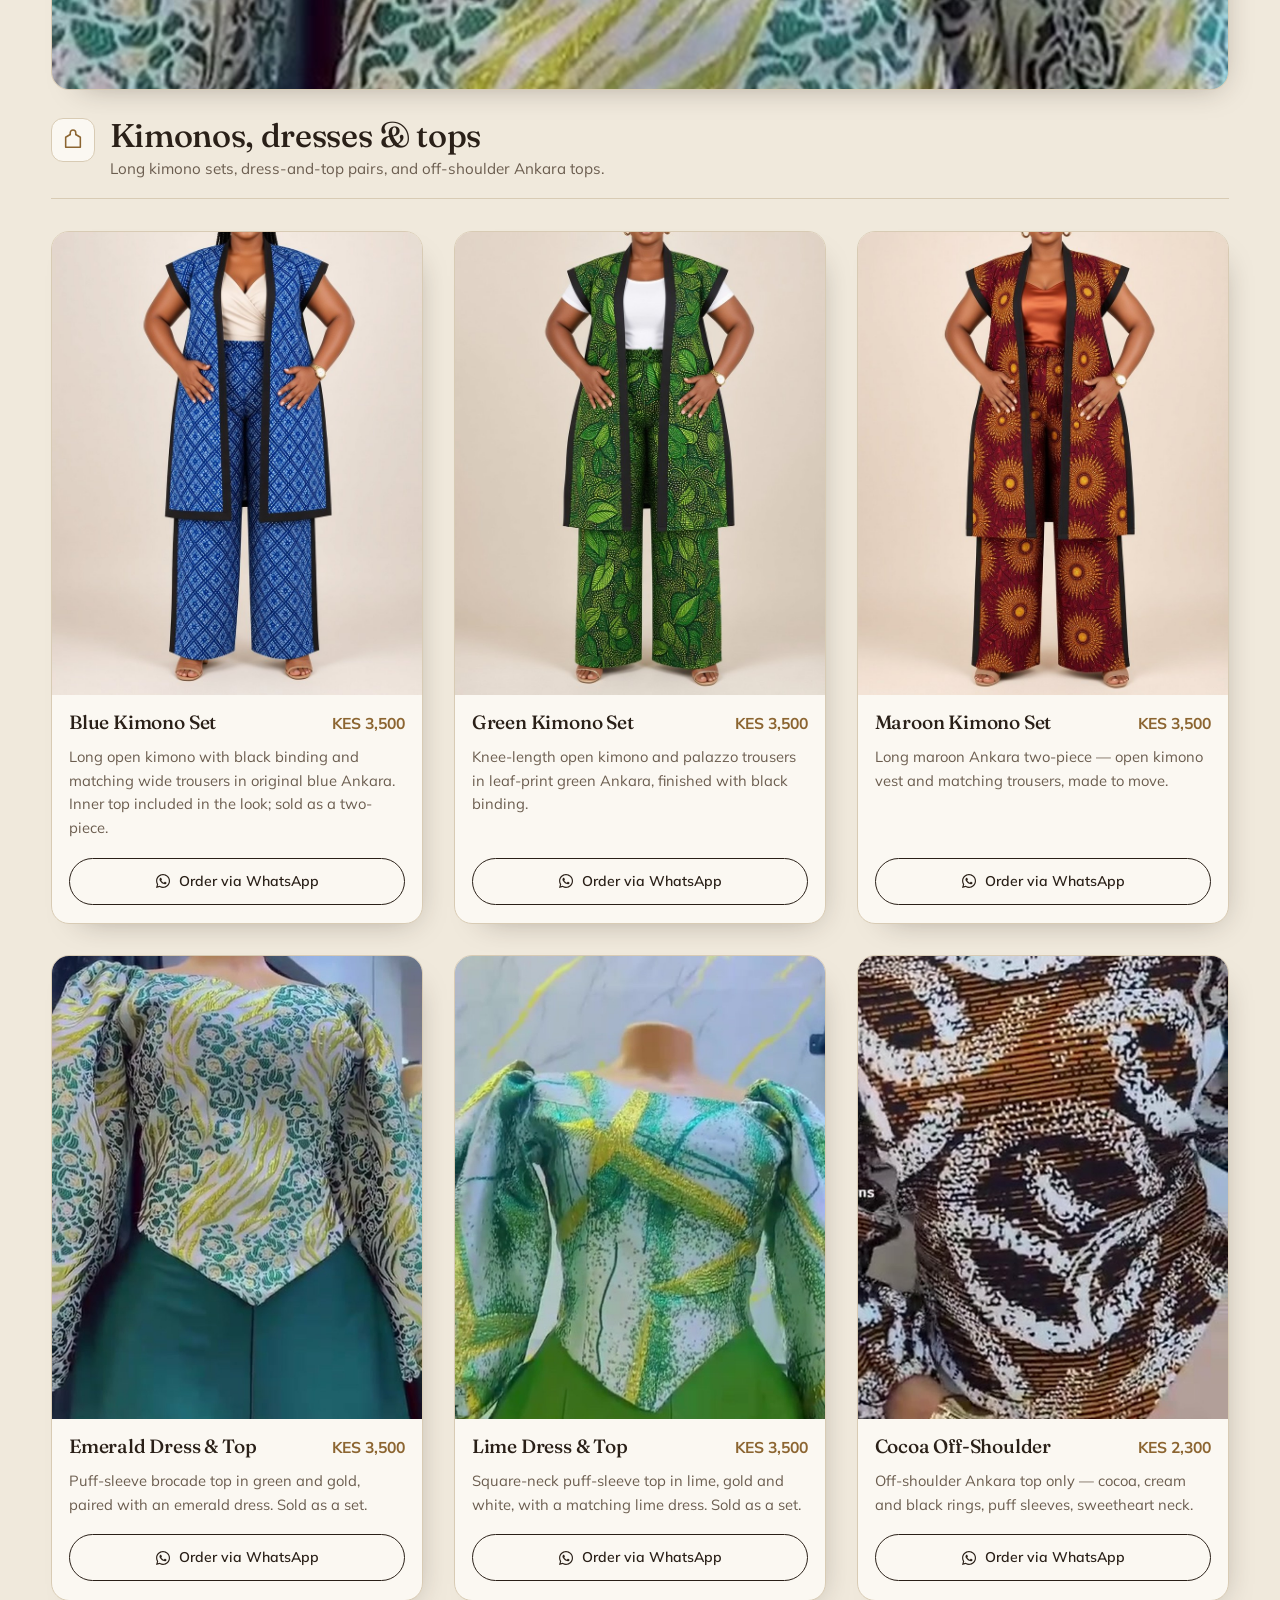
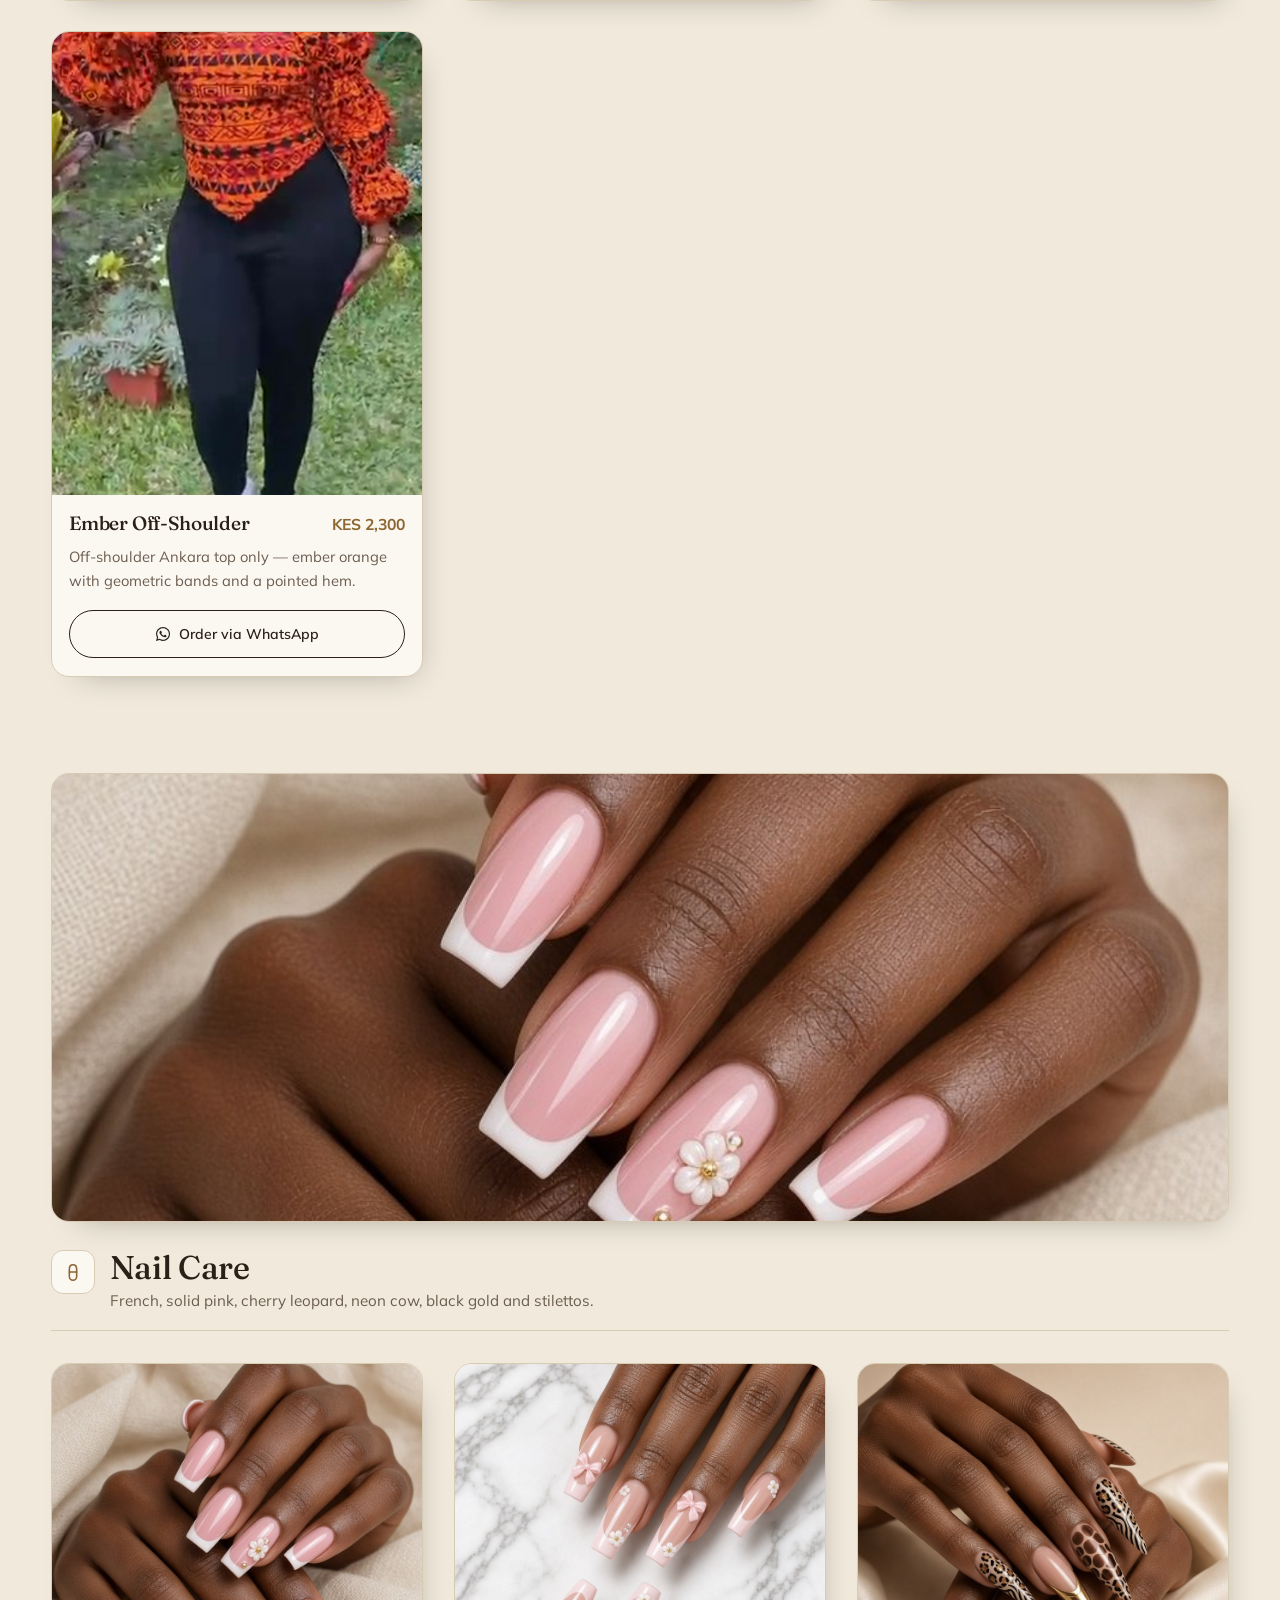
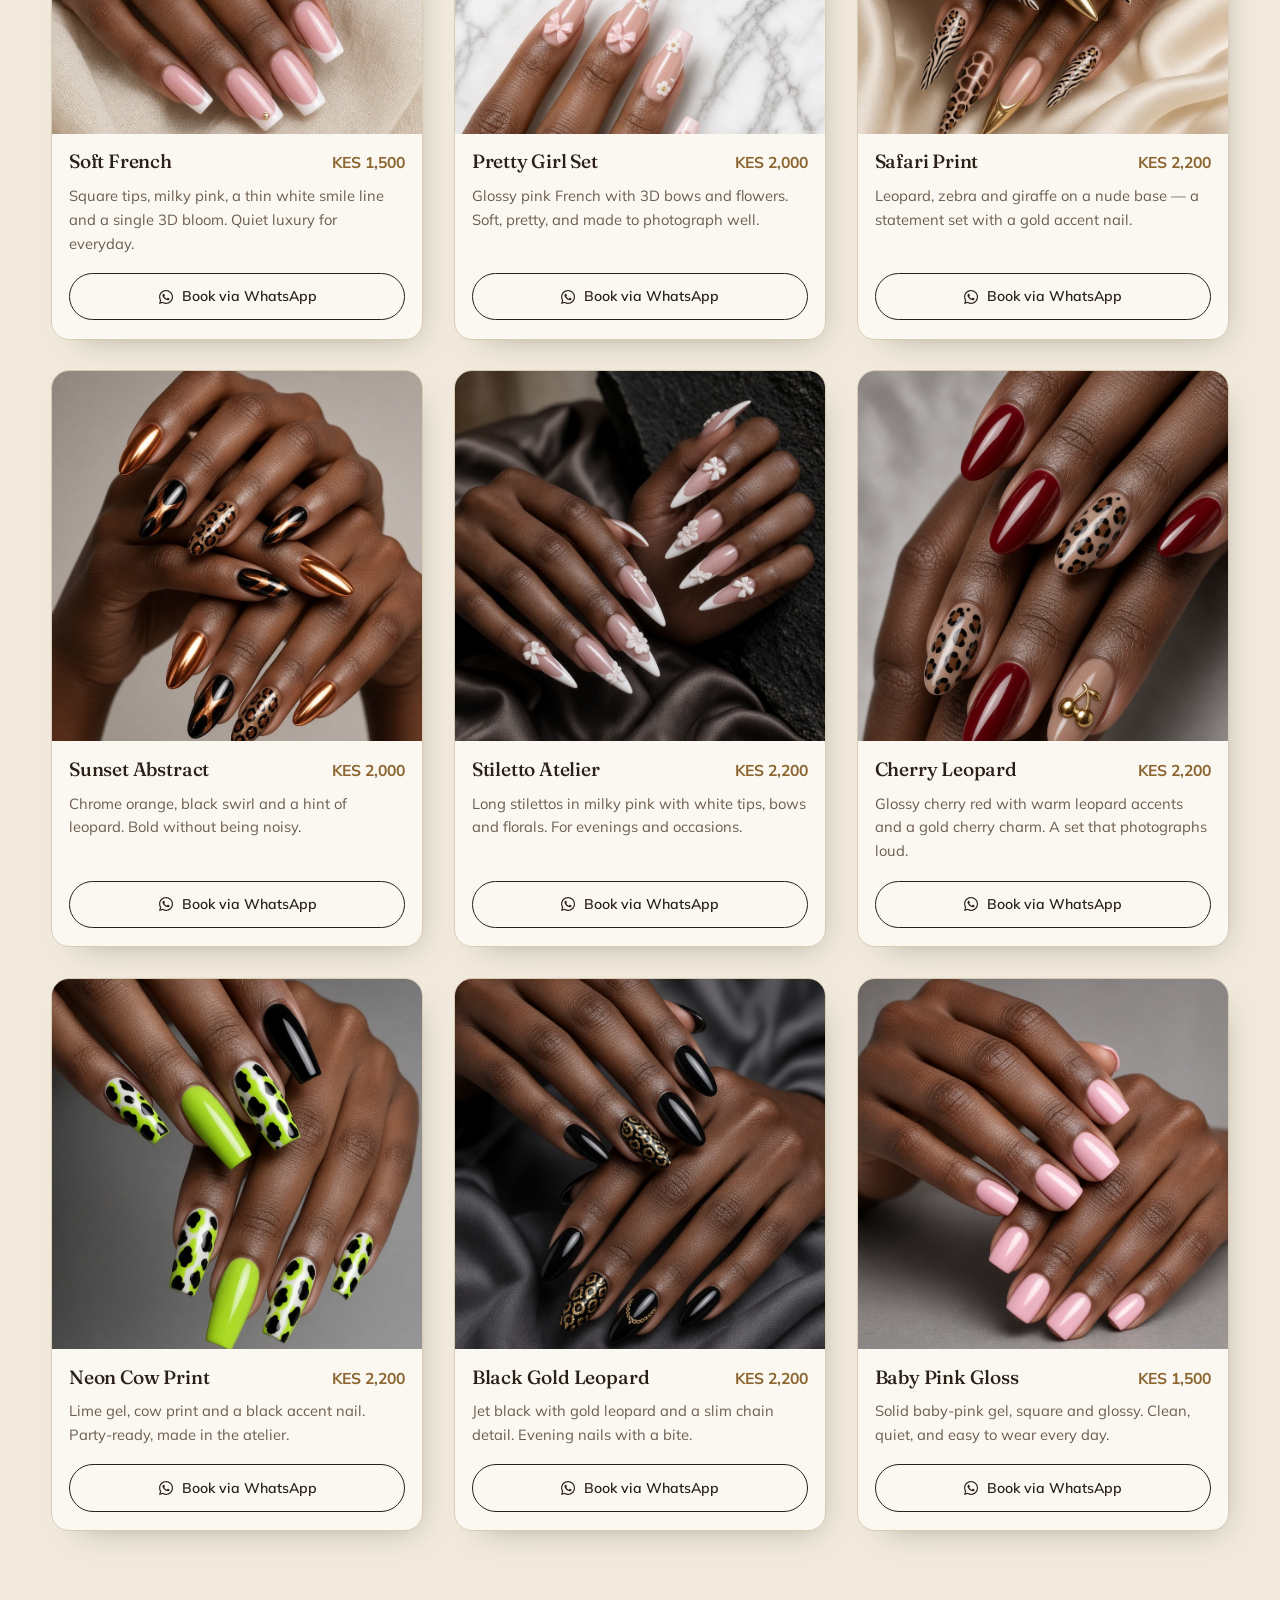
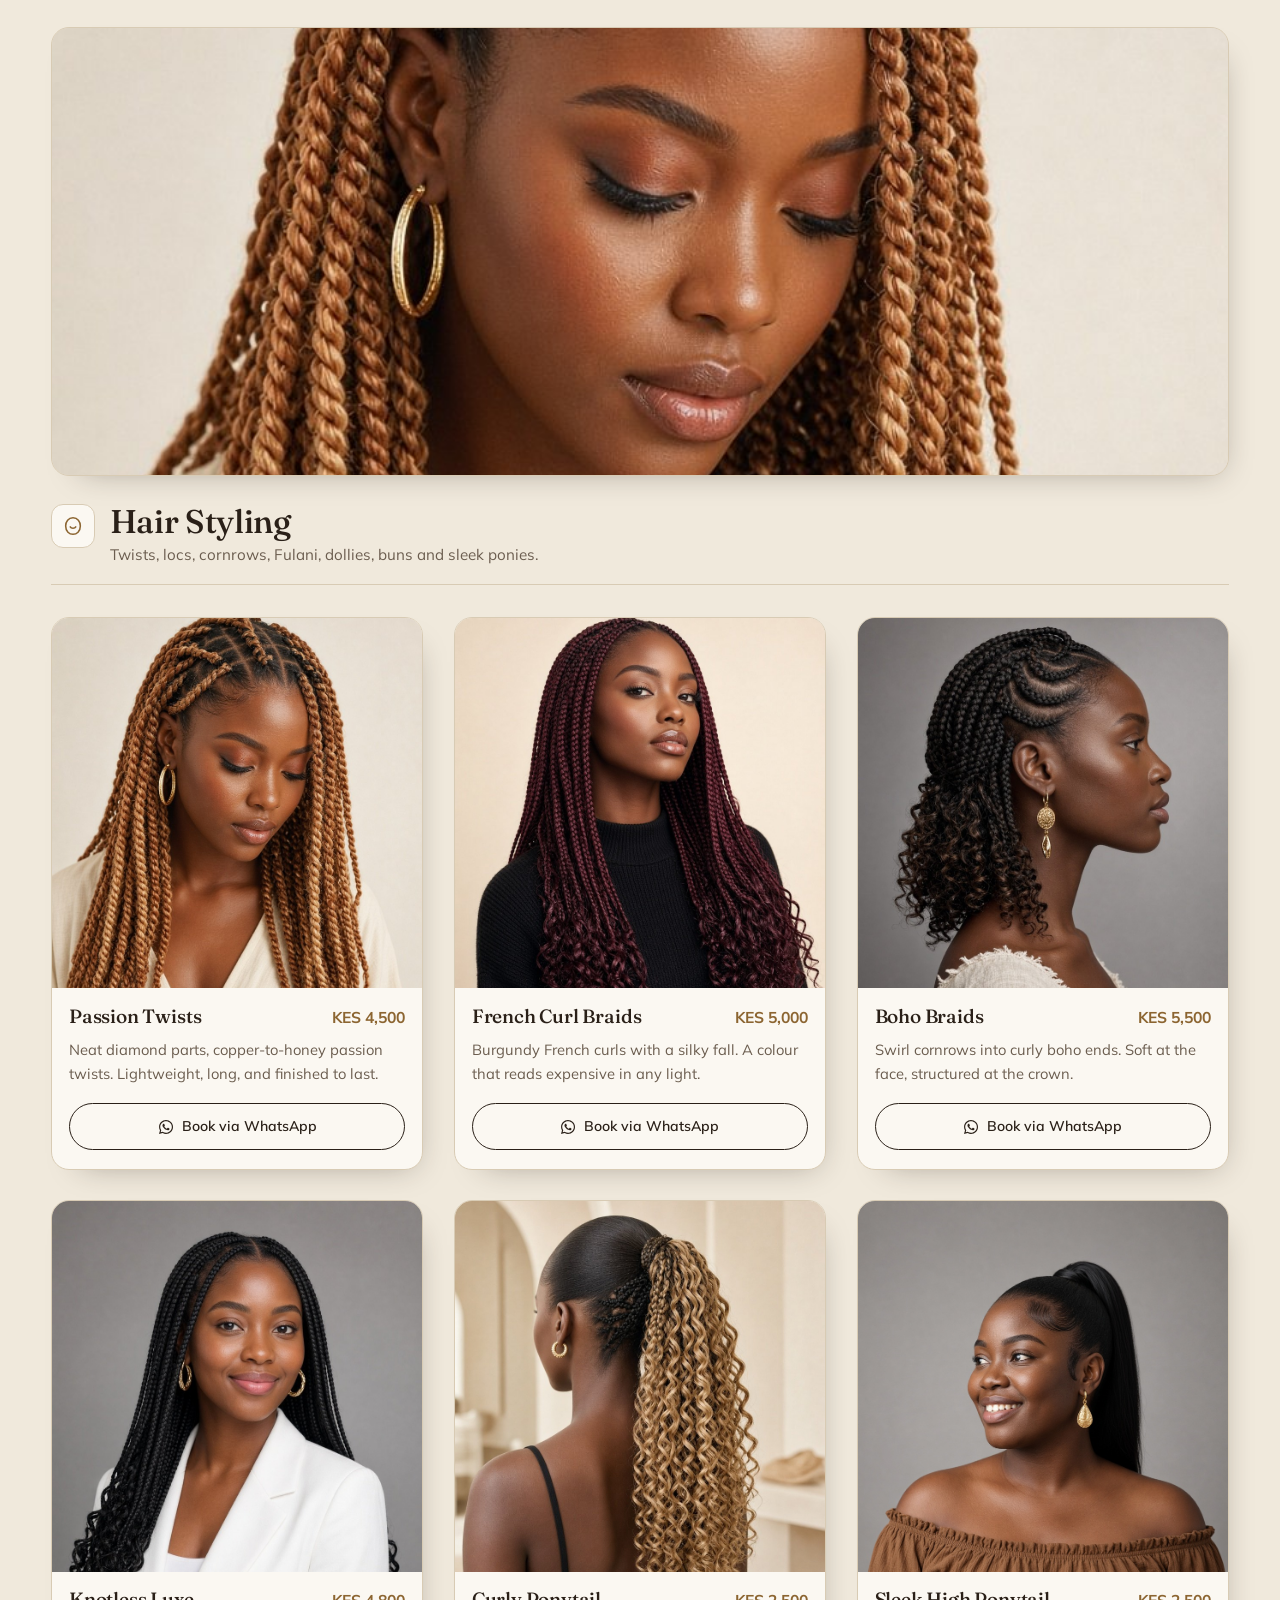
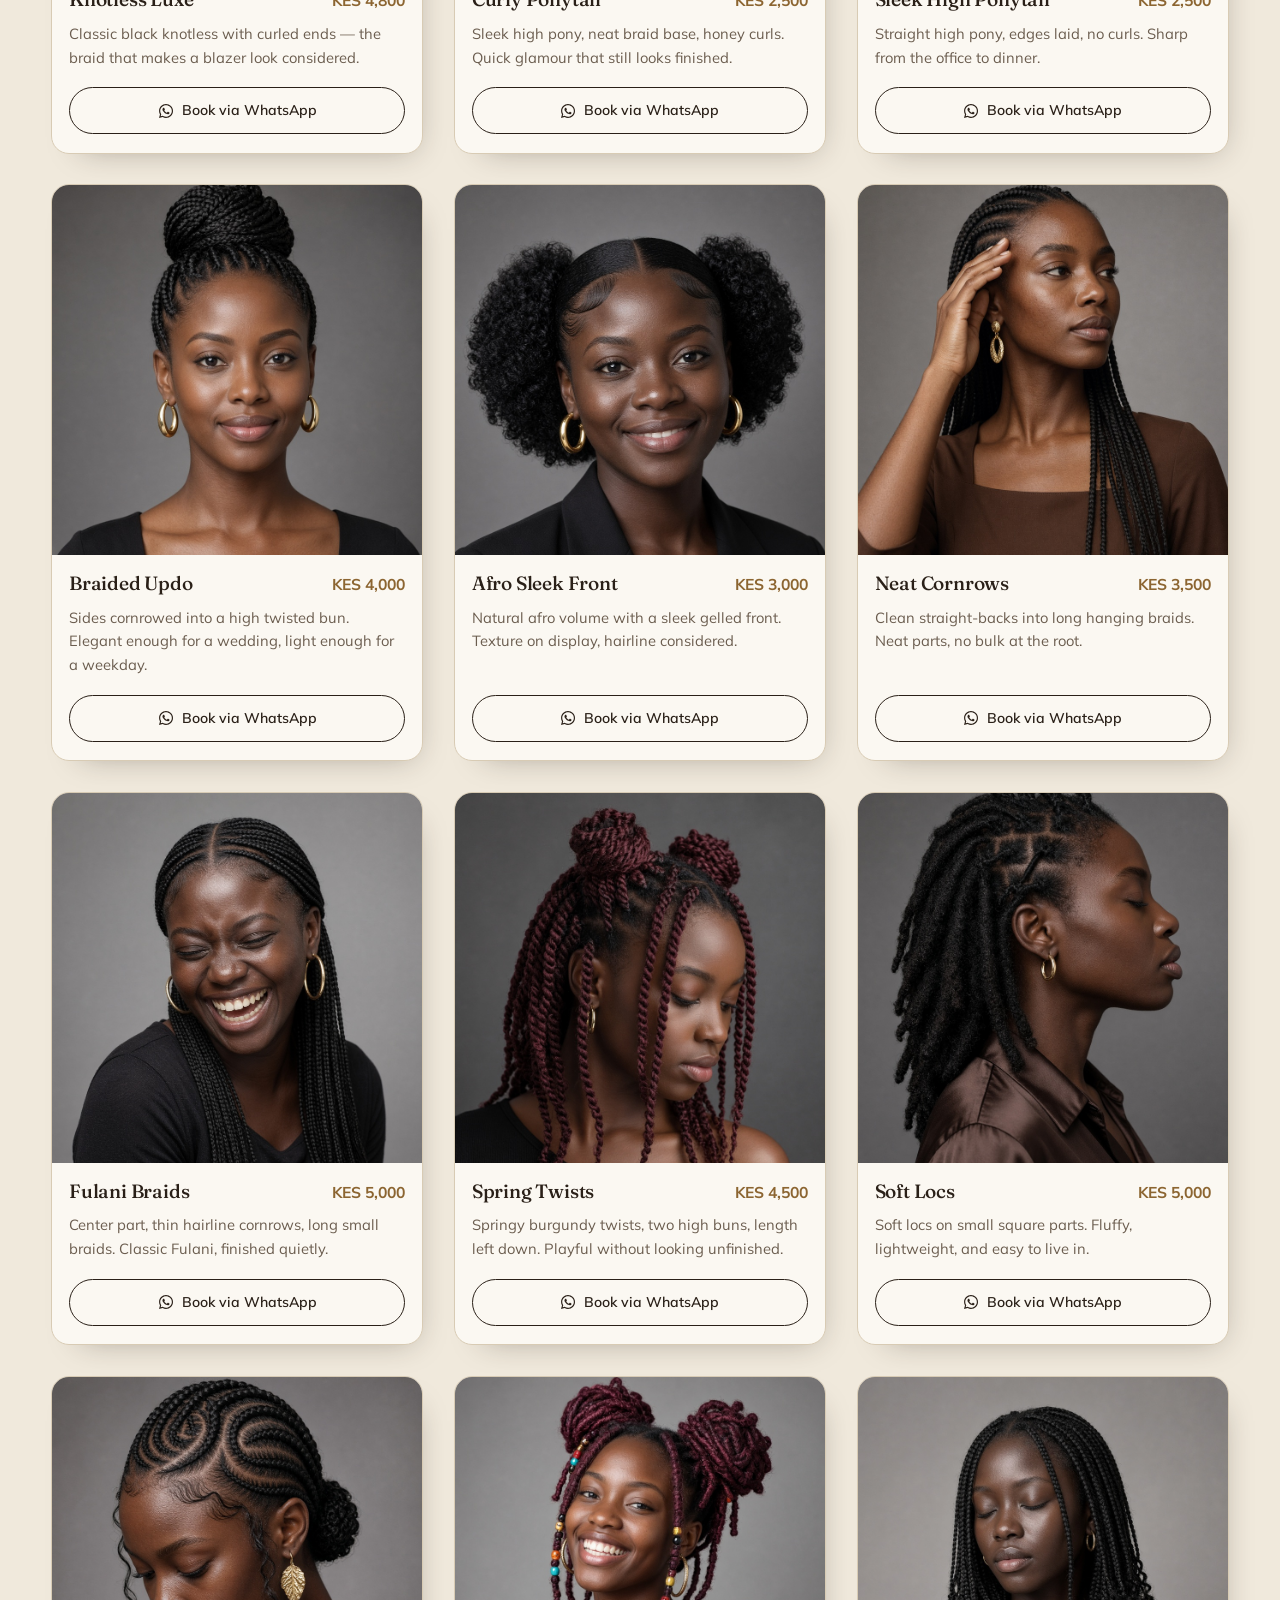
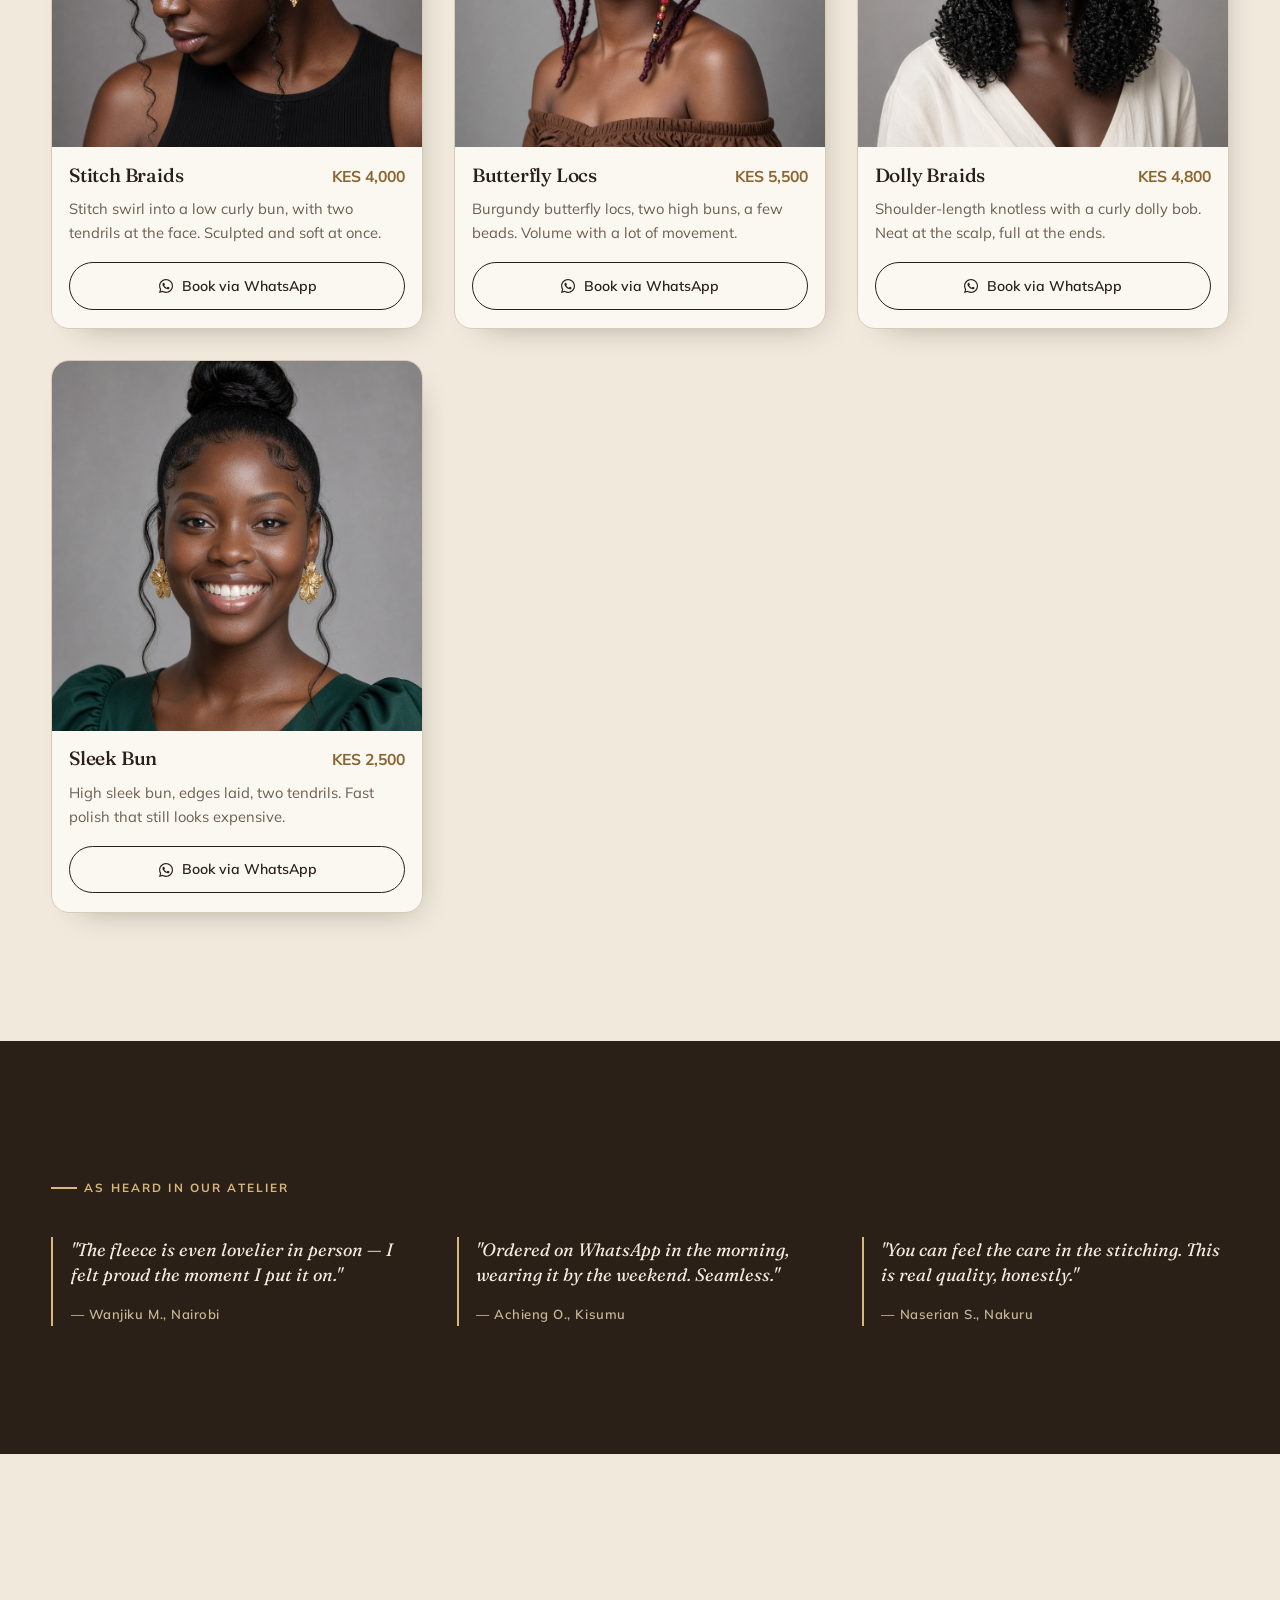
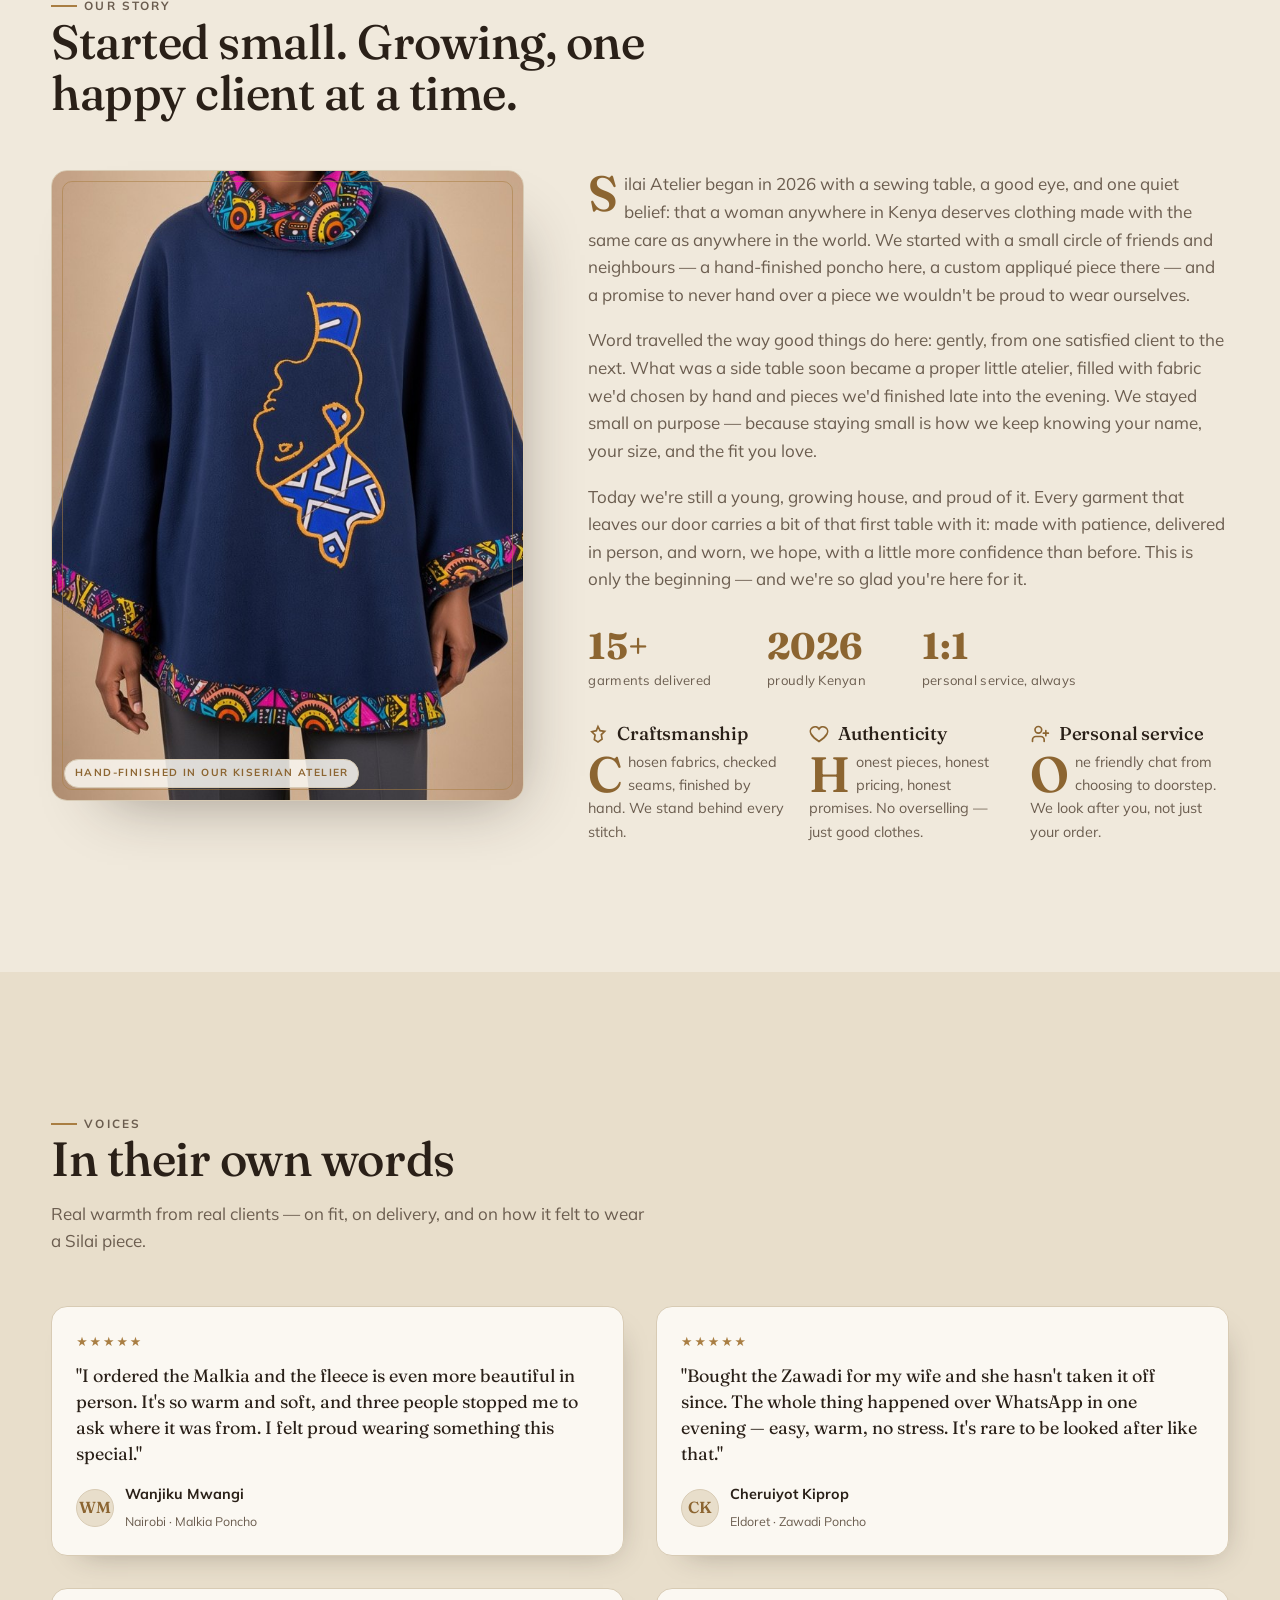
==== commit 4630b9d1: "Publish dresses, tops, and the extra nail and hair looks on the live catalogue. Co-authored-by: Curs" ====
--- a/index.html
+++ b/index.html
@@ -533,7 +533,7 @@
         <div class="sec-head" style="margin-bottom:0">
           <p class="eyebrow">The Collection</p>
           <h2>In the atelier now</h2>
-          <p>Ponchos and long kimono sets to shop, plus nail and hair looks to book. Tap WhatsApp on any piece.</p>
+          <p>Ponchos, kimonos, dress-and-top sets and Ankara tops to shop, plus nail and hair looks to book. Tap WhatsApp on any piece.</p>
         </div>
       </div>
       <div id="collectionGrid" aria-live="polite"></div>
@@ -735,7 +735,7 @@
   "use strict";
   var WA = "254791307166";   // primary order & booking line
   var WA2 = "254707436816";  // second line
-  var LS_CAT = "silai.catalog.v11";
+  var LS_CAT = "silai.catalog.v13";
   var LS_PIN = "salia.pin.v1";
   var DEFAULT_PIN = "salia2026";
 
@@ -775,9 +775,9 @@
   // ---- sample catalog (shown until the owner adds their own) ----
   var CATS = [
     { key:"poncho",   label:"Fleece Ponchos", blurb:"Smooth polar fleece with Ankara at the collar, sleeves and hem, plus imaginary lady art and maps of Africa.", kind:"shop", banner:"assets/poncho-anga.jpg", bannerAlt:"Navy fleece poncho with Ankara collar" },
-    { key:"clothing", label:"Kimono & trouser", blurb:"Long open Ankara kimonos with matching palazzo trousers — blue, green and maroon.", kind:"shop", banner:"assets/set-maroon.jpg", bannerAlt:"Long maroon Ankara kimono with palazzo trousers" },
-    { key:"nails",    label:"Nail Care",      blurb:"French, art, animal print and stilettos — finished in the atelier.", kind:"service", banner:"assets/nails-soft-french.jpg", bannerAlt:"Soft pink French manicure with a 3D flower" },
-    { key:"hair",     label:"Hair Styling",   blurb:"Passion twists, French curls, boho braids, knotless and curly ponies.", kind:"service", banner:"assets/hair-passion-copper.jpg", bannerAlt:"Long copper passion twists" }
+    { key:"clothing", label:"Kimonos, dresses & tops", blurb:"Long kimono sets, dress-and-top pairs, and off-shoulder Ankara tops.", kind:"shop", banner:"assets/dress-emerald.jpg", bannerAlt:"Emerald brocade top with matching dress" },
+    { key:"nails",    label:"Nail Care",      blurb:"French, solid pink, cherry leopard, neon cow, black gold and stilettos.", kind:"service", banner:"assets/nails-soft-french.jpg", bannerAlt:"Soft pink French manicure with a 3D flower" },
+    { key:"hair",     label:"Hair Styling",   blurb:"Twists, locs, cornrows, Fulani, dollies, buns and sleek ponies.", kind:"service", banner:"assets/hair-passion-copper.jpg", bannerAlt:"Long copper passion twists" }
   ];
 
   var SAMPLE = [
@@ -806,6 +806,18 @@
     { id:"c3", cat:"clothing", name:"Maroon Kimono Set", price:3500, img:"assets/set-maroon.jpg", pos:"center 12%",
       alt:"Long maroon Ankara kimono vest with matching palazzo trousers",
       desc:"Long maroon Ankara two-piece — open kimono vest and matching trousers, made to move." },
+    { id:"c4", cat:"clothing", name:"Emerald Dress & Top", price:3500, img:"assets/dress-emerald.jpg", pos:"center 28%",
+      alt:"Emerald brocade puff-sleeve top with matching green dress",
+      desc:"Puff-sleeve brocade top in green and gold, paired with an emerald dress. Sold as a set." },
+    { id:"c5", cat:"clothing", name:"Lime Dress & Top", price:3500, img:"assets/dress-lime.jpg", pos:"center 22%",
+      alt:"Lime and gold printed puff-sleeve top with matching lime dress",
+      desc:"Square-neck puff-sleeve top in lime, gold and white, with a matching lime dress. Sold as a set." },
+    { id:"c6", cat:"clothing", name:"Cocoa Off-Shoulder", price:2300, img:"assets/top-cocoa.jpg", pos:"center 35%",
+      alt:"Brown, white and black Ankara off-shoulder top",
+      desc:"Off-shoulder Ankara top only — cocoa, cream and black rings, puff sleeves, sweetheart neck." },
+    { id:"c7", cat:"clothing", name:"Ember Off-Shoulder", price:2300, img:"assets/top-ember.jpg", pos:"center 22%",
+      alt:"Orange geometric Ankara off-shoulder top",
+      desc:"Off-shoulder Ankara top only — ember orange with geometric bands and a pointed hem." },
 
     { id:"n1", cat:"nails", name:"Soft French", price:1500, img:"assets/nails-soft-french.jpg", pos:"center 50%",
       alt:"Square baby-pink French manicure with a 3D flower",
@@ -822,6 +834,18 @@
     { id:"n5", cat:"nails", name:"Stiletto Atelier", price:2200, img:"assets/nails-stiletto.jpg", pos:"center 48%",
       alt:"Pink stiletto nails with white tips and bows",
       desc:"Long stilettos in milky pink with white tips, bows and florals. For evenings and occasions." },
+    { id:"n6", cat:"nails", name:"Cherry Leopard", price:2200, img:"assets/nails-cherry-leopard.jpg", pos:"center 48%",
+      alt:"Cherry-red nails mixed with leopard print and a gold cherry charm",
+      desc:"Glossy cherry red with warm leopard accents and a gold cherry charm. A set that photographs loud." },
+    { id:"n7", cat:"nails", name:"Neon Cow Print", price:2200, img:"assets/nails-neon-cow.jpg", pos:"center 48%",
+      alt:"Neon lime coffin nails with black-and-white cow print",
+      desc:"Lime gel, cow print and a black accent nail. Party-ready, made in the atelier." },
+    { id:"n8", cat:"nails", name:"Black Gold Leopard", price:2200, img:"assets/nails-black-leopard.jpg", pos:"center 48%",
+      alt:"Jet-black nails with gold leopard spots",
+      desc:"Jet black with gold leopard and a slim chain detail. Evening nails with a bite." },
+    { id:"n9", cat:"nails", name:"Baby Pink Gloss", price:1500, img:"assets/nails-baby-pink.jpg", pos:"center 50%",
+      alt:"Short square nails in solid glossy baby pink",
+      desc:"Solid baby-pink gel, square and glossy. Clean, quiet, and easy to wear every day." },
 
     { id:"h1", cat:"hair", name:"Passion Twists", price:4500, img:"assets/hair-passion-copper.jpg", pos:"center 22%",
       alt:"Long copper and honey passion twists",
@@ -837,7 +861,40 @@
       desc:"Classic black knotless with curled ends — the braid that makes a blazer look considered." },
     { id:"h5", cat:"hair", name:"Curly Ponytail", price:2500, img:"assets/hair-pony-curls.jpg", pos:"center 30%",
       alt:"High ponytail with honey curly extensions",
-      desc:"Sleek high pony, neat braid base, honey curls. Quick glamour that still looks finished." }
+      desc:"Sleek high pony, neat braid base, honey curls. Quick glamour that still looks finished." },
+    { id:"h6", cat:"hair", name:"Sleek High Ponytail", price:2500, img:"assets/hair-sleek-pony.jpg", pos:"center 22%",
+      alt:"Sleek jet-black high ponytail with laid edges",
+      desc:"Straight high pony, edges laid, no curls. Sharp from the office to dinner." },
+    { id:"h7", cat:"hair", name:"Braided Updo", price:4000, img:"assets/hair-braided-updo.jpg", pos:"center 18%",
+      alt:"Cornrowed sides feeding into a high twisted bun",
+      desc:"Sides cornrowed into a high twisted bun. Elegant enough for a wedding, light enough for a weekday." },
+    { id:"h8", cat:"hair", name:"Afro Sleek Front", price:3000, img:"assets/hair-afro-sleek.jpg", pos:"center 20%",
+      alt:"Natural afro puffs with a sleek gelled middle part",
+      desc:"Natural afro volume with a sleek gelled front. Texture on display, hairline considered." },
+    { id:"h9", cat:"hair", name:"Neat Cornrows", price:3500, img:"assets/hair-cornrows.jpg", pos:"center 22%",
+      alt:"Straight-back black cornrows continuing into long braids",
+      desc:"Clean straight-backs into long hanging braids. Neat parts, no bulk at the root." },
+    { id:"h10", cat:"hair", name:"Fulani Braids", price:5000, img:"assets/hair-fulani.jpg", pos:"center 22%",
+      alt:"Fulani-style black braids with a thin cornrowed hairline",
+      desc:"Center part, thin hairline cornrows, long small braids. Classic Fulani, finished quietly." },
+    { id:"h11", cat:"hair", name:"Spring Twists", price:4500, img:"assets/hair-spring-twists.jpg", pos:"center 20%",
+      alt:"Burgundy spring twists in two high buns",
+      desc:"Springy burgundy twists, two high buns, length left down. Playful without looking unfinished." },
+    { id:"h12", cat:"hair", name:"Soft Locs", price:5000, img:"assets/hair-soft-locs.jpg", pos:"center 28%",
+      alt:"Small-part black soft locs over the shoulder",
+      desc:"Soft locs on small square parts. Fluffy, lightweight, and easy to live in." },
+    { id:"h13", cat:"hair", name:"Stitch Braids", price:4000, img:"assets/hair-stitch.jpg", pos:"center 22%",
+      alt:"Swirl stitch cornrows into a low curly bun",
+      desc:"Stitch swirl into a low curly bun, with two tendrils at the face. Sculpted and soft at once." },
+    { id:"h14", cat:"hair", name:"Butterfly Locs", price:5500, img:"assets/hair-butterfly-locs.jpg", pos:"center 20%",
+      alt:"Burgundy butterfly locs with two high buns",
+      desc:"Burgundy butterfly locs, two high buns, a few beads. Volume with a lot of movement." },
+    { id:"h15", cat:"hair", name:"Dolly Braids", price:4800, img:"assets/hair-dolly.jpg", pos:"center 22%",
+      alt:"Shoulder-length black dolly braids with curly ends",
+      desc:"Shoulder-length knotless with a curly dolly bob. Neat at the scalp, full at the ends." },
+    { id:"h16", cat:"hair", name:"Sleek Bun", price:2500, img:"assets/hair-sleek-bun.jpg", pos:"center 18%",
+      alt:"Sleek black high bun with laid edges",
+      desc:"High sleek bun, edges laid, two tendrils. Fast polish that still looks expensive." }
   ];
 
   // ---- testimonials ----
@@ -1055,7 +1112,7 @@
       '<div class="field field-sm"><label for="fCat">Category</label>'+
       '<select id="fCat">'+
         '<option value="poncho">Ankara Ponchos</option>'+
-        '<option value="clothing">Kimono &amp; trouser</option>'+
+        '<option value="clothing">Kimonos, dresses &amp; tops</option>'+
         '<option value="nails">Nail Care</option>'+
         '<option value="hair">Hair Styling</option>'+
       '</select></div>'+
